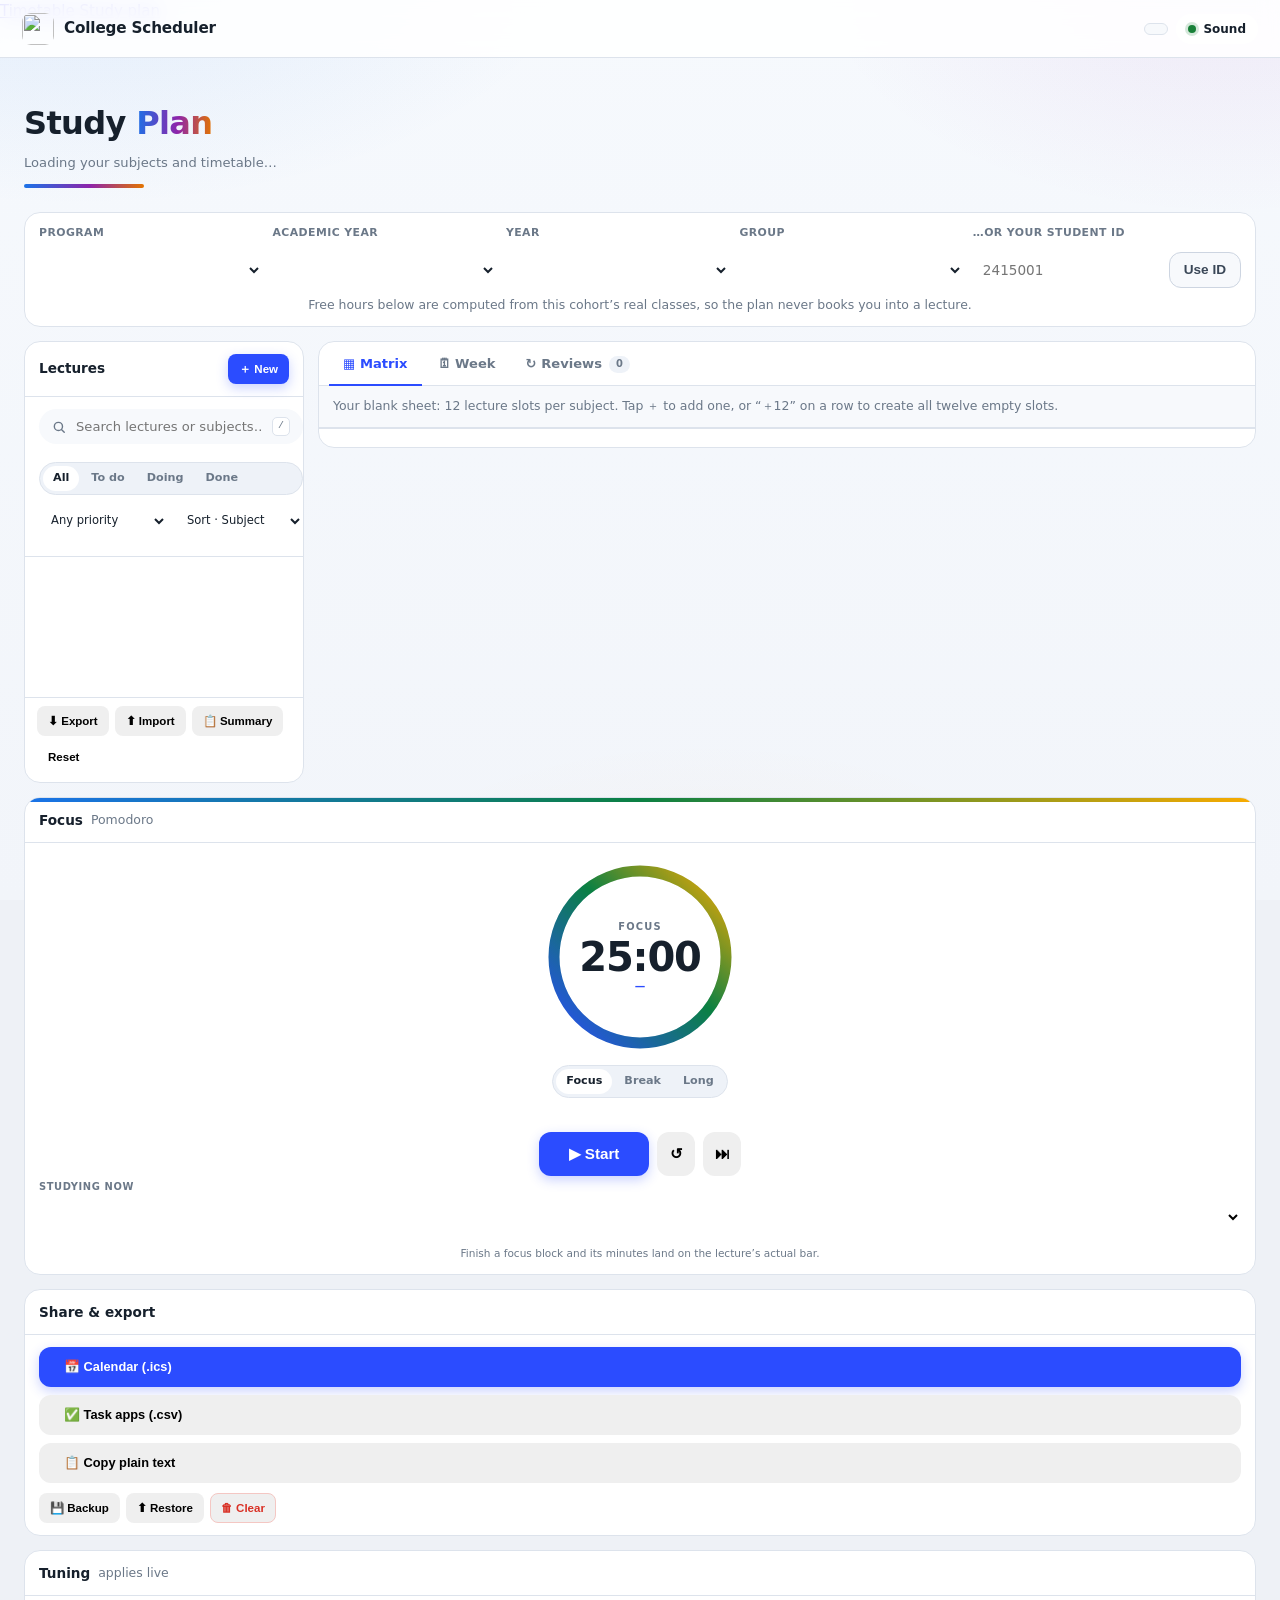
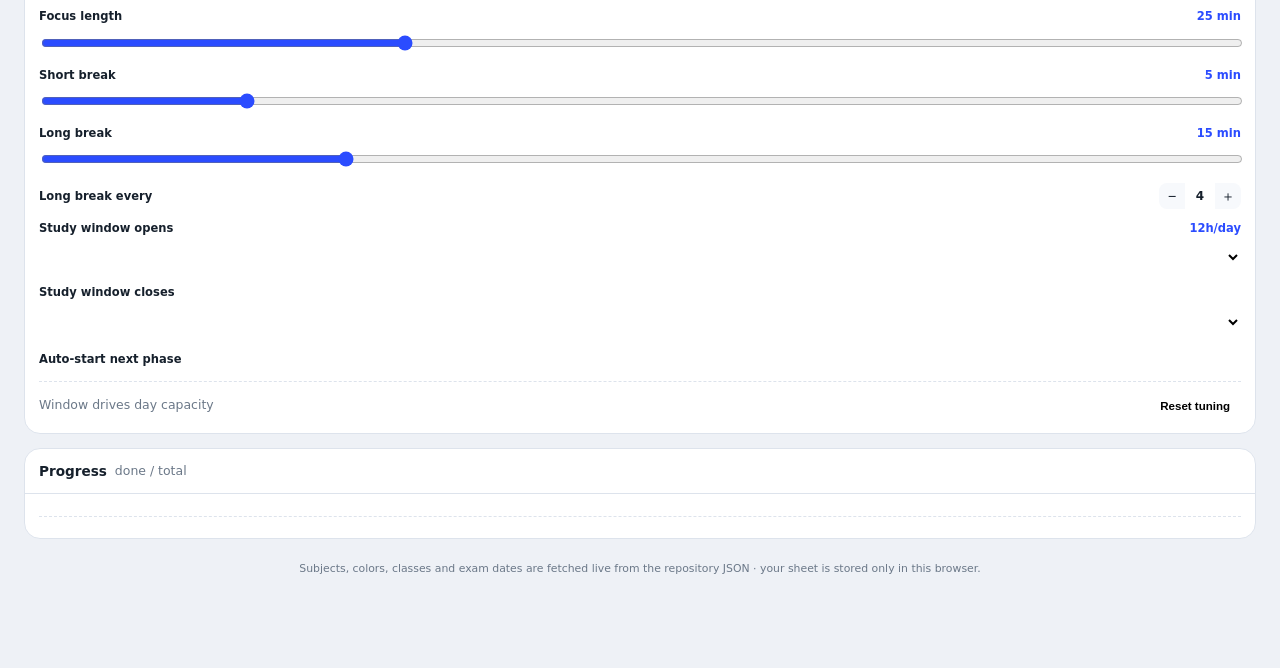
==== study.html @ 7dba6b90 "Update study.html" ====
<!doctype html>
<html lang="en">
  <head>
    <meta charset="utf-8" />
    <meta name="viewport" content="width=device-width, initial-scale=1, viewport-fit=cover" />
    <meta name="color-scheme" content="light" />
    <meta name="description" content="Study plan built from your real timetable: a blank 12-slot lecture sheet per subject, capacity-aware week planner, priorities, spaced reviews, a focus timer, and one-click export to Google Calendar or task apps." />
    <title>Study Plan · College Scheduler</title>
    <link rel="icon" type="image/svg+xml" href="assets/favicon.svg" />
    <link rel="apple-touch-icon" href="assets/favicon.svg" />
    <meta name="theme-color" content="#1a73e8" />
    <link rel="stylesheet" href="assets/css/main.css" />
    <link rel="stylesheet" href="assets/css/components.css" />
    <link rel="stylesheet" href="assets/css/study.css" />
  </head>
  <body class="study-body">
    <div class="s-bg" aria-hidden="true"></div>

    <header class="s-topbar">
      <a class="s-brand" href="index.html">
        <img src="assets/favicon.svg" alt="" aria-hidden="true" />
        <span><b>College Scheduler</b></span>
      </a>
      <div class="s-top-right">
        <span class="s-date num" id="s-today"></span>
        <button class="s-sound" id="sound-btn" aria-pressed="true" title="Toggle all sounds">
          <span class="dot" aria-hidden="true"></span><span id="sound-lbl">Sound</span>
        </button>
      </div>
    </header>

    <nav class="site-nav study-nav" aria-label="Sections">
      <a href="index.html">Timetable</a>
      <a href="study.html" aria-current="page">Study plan</a>
    </nav>

    <main class="s-shell">
      <section class="s-hero rise d1" aria-label="Plan overview">
        <div class="s-hero-title">
          <h1>Study <em>Plan</em></h1>
          <p id="s-hero-sub">Loading your subjects and timetable…</p>
          <div class="s-rule" aria-hidden="true"></div>
          <div class="s-exam-chips" id="s-exam-chips"></div>
        </div>
        <div class="s-stats" id="s-stats"></div>
      </section>

      <section id="s-welcome" class="rise d2" hidden aria-label="Getting started"></section>

      <section class="panel s-cohort rise d2" aria-label="Cohort">
        <div class="s-cohort-grid">
          <div class="field"><label for="c-program">Program</label><select id="c-program"></select></div>
          <div class="field"><label for="c-year">Academic year</label><select id="c-year"></select></div>
          <div class="field"><label for="c-level">Year</label><select id="c-level"></select></div>
          <div class="field"><label for="c-group">Group</label><select id="c-group"></select></div>
          <div class="field s-id-field">
            <label for="c-id">…or your student ID</label>
            <div class="s-id-row">
              <input id="c-id" type="text" inputmode="numeric" autocomplete="off" placeholder="2415001" />
              <button class="btn quiet" type="button" id="c-id-go">Use ID</button>
            </div>
          </div>
        </div>
        <p class="hint" id="c-note">Free hours below are computed from this cohort’s real classes, so the plan never books you into a lecture.</p>
      </section>

      <div class="s-work">
        <aside class="panel s-lib rise d3" aria-label="Lecture library">
          <div class="panel-h">
            <h2>Lectures</h2><span class="hint" id="lib-count"></span>
            <span class="grow"></span>
            <button class="btn primary sm" type="button" data-action="new">＋ New</button>
          </div>
          <div class="s-lib-tools">
            <div class="s-search">
              <svg width="14" height="14" viewBox="0 0 24 24" fill="none" stroke="currentColor" stroke-width="2.4" stroke-linecap="round" aria-hidden="true"><circle cx="11" cy="11" r="7"/><line x1="21" y1="21" x2="16.6" y2="16.6"/></svg>
              <input id="q" type="text" placeholder="Search lectures or subjects…" aria-label="Search lectures" />
              <kbd>/</kbd>
            </div>
            <div class="s-chips" id="subject-chips" role="group" aria-label="Filter by subject"></div>
            <div class="seg" id="status-seg" role="group" aria-label="Filter by status">
              <button type="button" data-action="f-status" data-v="all" aria-pressed="true">All</button>
              <button type="button" data-action="f-status" data-v="todo" aria-pressed="false">To do</button>
              <button type="button" data-action="f-status" data-v="doing" aria-pressed="false">Doing</button>
              <button type="button" data-action="f-status" data-v="done" aria-pressed="false">Done</button>
            </div>
            <div class="s-row2">
              <select id="pri-filter" aria-label="Filter by priority">
                <option value="all">Any priority</option><option value="must">Must</option>
                <option value="should">Should</option><option value="could">Could</option>
              </select>
              <select id="sort-sel" aria-label="Sort lectures">
                <option value="subject">Sort · Subject</option>
                <option value="priority">Sort · Priority</option>
                <option value="deadline">Sort · Exam soonest</option>
                <option value="estimate">Sort · Longest first</option>
                <option value="num">Sort · Lecture №</option>
              </select>
            </div>
            <div class="s-views" id="views-row" aria-label="Saved views"></div>
          </div>
          <div class="s-lib-list" id="lib-list" aria-label="Lecture list"></div>
          <div class="s-bulk" id="bulk-bar" hidden></div>
          <div class="s-lib-foot">
            <button class="btn sm" type="button" data-action="export">⬇ Export</button>
            <button class="btn sm" type="button" data-action="import">⬆ Import</button>
            <button class="btn sm" type="button" data-action="summary">📋 Summary</button>
            <span class="grow"></span>
            <button class="btn sm ghost" type="button" data-action="reset-sample" title="Regenerate the starter plan from your subjects">Reset</button>
            <input type="file" id="import-file" accept=".json,application/json" hidden />
          </div>
        </aside>

        <section class="panel s-canvas rise d4" aria-label="Plan views">
          <div class="s-tabs" role="tablist" aria-label="Study views">
            <button class="s-tab" type="button" role="tab" data-action="tab" data-v="matrix" aria-selected="true">▦ Matrix</button>
            <button class="s-tab" type="button" role="tab" data-action="tab" data-v="week" aria-selected="false">🗓 Week</button>
            <button class="s-tab" type="button" role="tab" data-action="tab" data-v="reviews" aria-selected="false">↻ Reviews <span class="s-badge zero" id="rev-badge">0</span></button>
          </div>

          <div id="view-matrix">
            <div class="s-viewbar"><span class="hint">Your blank sheet: 12 lecture slots per subject. Tap ＋ to add one, or “＋12” on a row to create all twelve empty slots.</span></div>
            <div class="s-matrix-wrap"><table class="s-matrix" id="matrix-table"></table></div>
            <div class="s-matrix-note" id="matrix-note"></div>
          </div>

          <div id="view-week" hidden>
            <div class="s-viewbar">
              <div class="s-weeknav">
                <button class="icon-btn" type="button" data-action="week-prev" aria-label="Previous week">‹</button>
                <span class="lbl num" id="week-lbl"></span>
                <button class="icon-btn" type="button" data-action="week-next" aria-label="Next week">›</button>
                <button class="btn sm" type="button" data-action="week-today">This week</button>
              </div>
              <span class="grow"></span>
              <button class="btn primary sm" type="button" data-action="autoplan" title="Fill free hours with your highest-priority lectures that have a time">⚡ Auto-plan</button>
              <button class="btn sm danger" type="button" data-action="clear-week">Clear week</button>
            </div>
            <div class="s-week-wrap"><div class="s-week" id="week-grid"></div></div>
            <div class="s-week-legend">
              <span><i class="ok"></i>Planned fits free time</span>
              <span><i class="tight"></i>Tight (&gt;80%)</span>
              <span><i class="over"></i>Overbooked</span>
              <span><i class="cls"></i>Real class / exam block</span>
            </div>
          </div>

          <div id="view-reviews" hidden>
            <div class="s-viewbar"><span class="hint">Spaced repetition — finishing a lecture schedules recalls at <b>+1d · +3d · +7d</b>. Clear the queue to lock it in.</span></div>
            <div class="s-rev-wrap" id="rev-wrap"></div>
          </div>
        </section>

        <div class="s-rail rise d5">
          <section class="panel s-focus" aria-label="Focus timer">
            <div class="panel-h"><h2>Focus</h2><span class="hint">Pomodoro</span></div>
            <div class="s-timer-zone">
              <div class="s-ring">
                <svg width="196" height="196" viewBox="0 0 196 196" aria-hidden="true">
                  <defs><linearGradient id="ringGrad" x1="0" y1="0" x2="1" y2="1">
                    <stop offset="0" stop-color="var(--accent)"/><stop offset=".55" stop-color="#0b8043"/><stop offset="1" stop-color="#f9ab00"/>
                  </linearGradient></defs>
                  <circle class="bg" cx="98" cy="98" r="86" fill="none" stroke-width="11"/>
                  <circle class="fg" id="ring-fg" cx="98" cy="98" r="86" fill="none" stroke-width="11" stroke-dasharray="540.35" stroke-dashoffset="0"/>
                </svg>
                <div class="s-ring-center">
                  <span class="mode" id="timer-mode">Focus</span>
                  <span class="time num" id="timer-time">25:00</span>
                  <span class="bound" id="timer-bound">—</span>
                </div>
              </div>
              <div class="seg s-mode-seg" role="group" aria-label="Timer mode">
                <button type="button" data-action="t-mode" data-v="focus" aria-pressed="true">Focus</button>
                <button type="button" data-action="t-mode" data-v="short" aria-pressed="false">Break</button>
                <button type="button" data-action="t-mode" data-v="long" aria-pressed="false">Long</button>
              </div>
              <div class="s-dots" id="cycle-dots" aria-label="Pomodoro cycle"></div>
            </div>
            <div class="s-timer-btns">
              <button class="btn primary" type="button" id="timer-start" data-action="t-start">▶ Start</button>
              <button class="btn icon" type="button" data-action="t-reset" title="Reset timer" aria-label="Reset timer">↺</button>
              <button class="btn icon" type="button" data-action="t-skip" title="Skip phase" aria-label="Skip phase">⏭</button>
            </div>
            <div class="s-bind"><label for="bind-sel">Studying now</label><select id="bind-sel"></select></div>
            <div class="s-focus-log" id="focus-log">Finish a focus block and its minutes land on the lecture’s actual bar.</div>
          </section>

          <section class="panel s-export" aria-label="Share and export">
            <div class="panel-h"><h2>Share &amp; export</h2></div>
            <div class="panel-b s-export-b">
              <button class="btn primary s-export-btn" type="button" data-action="export-ics">📅 Calendar (.ics)</button>
              <button class="btn s-export-btn" type="button" data-action="export-csv">✅ Task apps (.csv)</button>
              <button class="btn s-export-btn" type="button" data-action="summary">📋 Copy plain text</button>
              <div class="s-export-row">
                <button class="btn sm" type="button" data-action="export" title="Download a backup file">💾 Backup</button>
                <button class="btn sm" type="button" data-action="import" title="Restore a backup file">⬆ Restore</button>
                <button class="btn sm danger" type="button" data-action="clear-plan" title="Empty the sheet (undoable)">🗑 Clear</button>
              </div>
              <input type="file" id="import-file-study" accept=".json,application/json" hidden />
            </div>
          </section>

          <section class="panel" aria-label="Live tuning">
            <div class="panel-h"><h2>Tuning</h2><span class="hint">applies live</span></div>
            <div class="panel-b s-tune">
              <div class="tune-row"><label for="t-focus">Focus length</label><output id="o-focus">25 min</output>
                <input type="range" id="t-focus" min="10" max="60" step="5" value="25"/></div>
              <div class="tune-row"><label for="t-short">Short break</label><output id="o-short">5 min</output>
                <input type="range" id="t-short" min="3" max="15" step="1" value="5"/></div>
              <div class="tune-row"><label for="t-long">Long break</label><output id="o-long">15 min</output>
                <input type="range" id="t-long" min="10" max="30" step="5" value="15"/></div>
              <div class="tune-row"><label>Long break every</label>
                <span class="stepper"><button type="button" data-action="cycle-dec" aria-label="Fewer sessions">−</button><b id="cycle-val">4</b><button type="button" data-action="cycle-inc" aria-label="More sessions">＋</button></span></div>
              <div class="tune-row"><label for="t-win-start">Study window opens</label><output id="o-win" class="num">12h/day</output>
                <select id="t-win-start"></select></div>
              <div class="tune-row"><label for="t-win-end">Study window closes</label><output></output>
                <select id="t-win-end"></select></div>
              <div class="tune-row"><label for="t-auto">Auto-start next phase</label>
                <span class="switch"><input type="checkbox" id="t-auto"/><i></i></span></div>
              <div class="tune-foot"><span class="hint">Window drives day capacity</span>
                <button class="btn sm ghost" type="button" data-action="tune-reset">Reset tuning</button></div>
            </div>
          </section>

          <section class="panel" aria-label="Subject progress">
            <div class="panel-h"><h2>Progress</h2><span class="hint">done / total</span></div>
            <div class="panel-b"><div class="s-prog" id="prog-list"></div><div class="s-prog-total" id="prog-total"></div></div>
          </section>
        </div>
      </div>

      <p class="s-foot rise d5">Subjects, colors, classes and exam dates are fetched live from the repository JSON · your sheet is stored only in this browser.</p>
    </main>

    <div class="s-scrim" id="scrim" hidden></div>
    <aside class="s-drawer" id="drawer" role="dialog" aria-modal="true" aria-labelledby="drawer-title" hidden></aside>
    <div class="s-picker-scrim" id="picker-scrim" hidden></div>
    <div class="s-picker" id="day-picker" role="dialog" aria-modal="true" aria-labelledby="picker-title" hidden></div>
    <div class="s-toasts" id="toasts" aria-live="polite"></div>

    <script type="module" src="assets/js/study-app.js"></script>
  </body>
</html>
---- assets/css/main.css ----
:root {
color-scheme: light;
--bg: #eef1f6;
--bg-2: #e7ebf2;
--surface: #ffffff;
--surface-2: #f7f9fc;
--surface-3: #eef2f8;
--line: #dde3ec;
--line-2: #cdd5e1;
--ink: #16202c;
--ink-2: #3a4757;
--muted: #6b7888;
--accent: #2b4cff;
--accent-ink: #1c33c4;
--accent-soft: rgba(43, 76, 255, 0.12);
--accent-ring: rgba(43, 76, 255, 0.32);
--ok: #0f7b52;
--warn: #9a5b00;
--err: #b4234a;
--lecture: #2b4cff;
--practical: #0f8a5b;
--examination: #c0392b;
--college: #7b3ff2;
--shadow-1: 0 1px 2px rgba(16, 24, 40, 0.06), 0 1px 3px rgba(16, 24, 40, 0.04);
--shadow-2: 0 10px 30px -12px rgba(16, 24, 40, 0.18), 0 4px 10px -6px rgba(16, 24, 40, 0.10);
--shadow-3: 0 24px 60px -24px rgba(16, 24, 40, 0.30);
--r-sm: 8px;
--r-md: 12px;
--r-lg: 18px;
--r-xl: 26px;
--ease: cubic-bezier(0.22, 0.61, 0.36, 1);
}

@media (prefers-color-scheme: dark) {
:root {
--bg: #0c111b;
--bg-2: #0a0e16;
--surface: #121a27;
--surface-2: #16202f;
--surface-3: #1b2738;
--line: #243244;
--line-2: #2f4159;
--ink: #e8edf5;
--ink-2: #c2ccda;
--muted: #8b98ab;
--accent: #6f8bff;
--accent-ink: #9db0ff;
--accent-soft: rgba(111, 139, 255, 0.16);
--accent-ring: rgba(111, 139, 255, 0.40);
--ok: #34d399;
--warn: #f0b35e;
--err: #fb7185;
--lecture: #6f8bff;
--practical: #34d399;
--examination: #fb7185;
--college: #b794f6;
--shadow-1: 0 1px 2px rgba(0, 0, 0, 0.4);
--shadow-2: 0 12px 34px -14px rgba(0, 0, 0, 0.7);
--shadow-3: 0 26px 70px -26px rgba(0, 0, 0, 0.8);
}
}

*,
*::before,
*::after {
box-sizing: border-box;
}

[hidden] {
display: none !important;
}

html {
-webkit-text-size-adjust: 100%;
scroll-behavior: smooth;
}

body {
margin: 0;
min-height: 100vh;
color: var(--ink);
background: var(--bg);
font-family: "Inter", system-ui, -apple-system, "Segoe UI", Roboto,
"Helvetica Neue", Arial, "Noto Sans Arabic", sans-serif;
font-size: 15px;
line-height: 1.5;
-webkit-font-smoothing: antialiased;
text-rendering: optimizeLegibility;
}

.page-bg {
position: fixed;
inset: 0;
z-index: -1;
pointer-events: none;
background:
radial-gradient(900px 480px at 50% -8%, var(--accent-soft), transparent 70%),
radial-gradient(700px 500px at 85% 0%, rgba(123, 63, 242, 0.08), transparent 65%),
linear-gradient(180deg, var(--bg), var(--bg-2));
}

.page-bg::after {
content: "";
position: absolute;
inset: 0;
background-image: radial-gradient(var(--line-2) 1px, transparent 1.4px);
background-size: 22px 22px;
-webkit-mask-image: radial-gradient(720px 420px at 50% 0%, #000 30%, transparent 78%);
mask-image: radial-gradient(720px 420px at 50% 0%, #000 30%, transparent 78%);
opacity: 0.5;
}

.app-shell {
max-width: 1200px;
margin: 0 auto;
padding: 16px;
}

/* Topbar */
.topbar {
display: flex;
justify-content: space-between;
align-items: center;
gap: 16px;
flex-wrap: wrap;
margin-bottom: 24px;
padding: 12px 16px;
background: var(--surface);
border: 1px solid var(--line);
border-radius: var(--r-lg);
box-shadow: var(--shadow-1);
}

.topbar-brand {
display: flex;
align-items: center;
gap: 12px;
}

.logo-mark {
width: 40px;
height: 40px;
border-radius: var(--r-md);
background: var(--accent);
color: #fff;
display: grid;
place-items: center;
font-weight: 700;
font-size: 1.1rem;
flex-shrink: 0;
}

.brand-text h1 {
margin: 0;
font-size: 1.1rem;
font-weight: 700;
line-height: 1.3;
}

.brand-text p {
margin: 2px 0 0;
font-size: 0.8rem;
color: var(--muted);
}

.privacy-note {
margin: 0;
font-size: 0.75rem;
color: var(--muted);
max-width: 320px;
text-align: right;
}

/* Hero */
.hero {
text-align: center;
margin-bottom: 32px;
}

.hero-title {
margin: 0 0 8px;
font-size: clamp(1.5rem, 4vw, 2.2rem);
font-weight: 800;
letter-spacing: -0.02em;
}

.hero-sub {
margin: 0 0 24px;
font-size: 1rem;
color: var(--muted);
}

/* Workspace */
.workspace {
animation: rise 0.4s var(--ease) both;
}

.workspace-header {
display: flex;
justify-content: space-between;
align-items: center;
gap: 16px;
flex-wrap: wrap;
margin-bottom: 16px;
padding: 12px 16px;
background: var(--surface);
border: 1px solid var(--line);
border-radius: var(--r-lg);
box-shadow: var(--shadow-1);
}

.workspace-title {
display: flex;
align-items: center;
gap: 12px;
flex-wrap: wrap;
}

.workspace-title h2 {
margin: 0;
font-size: 1.2rem;
font-weight: 700;
}

.nav-controls {
display: flex;
align-items: center;
gap: 8px;
}

.icon-btn {
width: 36px;
height: 36px;
border: 1px solid var(--line-2);
border-radius: var(--r-md);
background: var(--surface-2);
color: var(--ink);
font-size: 1.2rem;
font-weight: 600;
cursor: pointer;
display: grid;
place-items: center;
transition: all 0.15s var(--ease);
}

.icon-btn:hover {
background: var(--surface-3);
border-color: var(--accent-soft);
}

.btn.quiet {
background: var(--surface-2);
border-color: var(--line-2);
color: var(--ink-2);
font-size: 0.85rem;
padding: 8px 14px;
}

.btn.quiet:hover {
background: var(--surface-3);
color: var(--ink);
}

/* View Switch */
.view-switch {
display: flex;
gap: 6px;
margin-top: 8px;
}

.view-btn {
padding: 8px 16px;
border: 1px solid var(--line-2);
border-radius: var(--r-md);
background: var(--surface-2);
color: var(--ink-2);
font-size: 0.85rem;
font-weight: 600;
cursor: pointer;
transition: all 0.15s var(--ease);
}

.view-btn:hover {
background: var(--surface-3);
color: var(--ink);
}

.view-btn.active {
background: var(--accent);
border-color: var(--accent);
color: #fff;
}

/* Study Layout */
.study-layout {
display: grid;
grid-template-columns: 1fr;
gap: 16px;
}

.study-main {
min-width: 0;
}

.study-side {
display: grid;
gap: 16px;
}

/* Summary Card */
.summary-card {
padding: 16px;
background: var(--surface);
border: 1px solid var(--line);
border-radius: var(--r-lg);
box-shadow: var(--shadow-1);
margin-bottom: 16px;
}

.summary-grid {
display: grid;
grid-template-columns: repeat(auto-fit, minmax(140px, 1fr));
gap: 12px;
}

.summary-item {
display: flex;
flex-direction: column;
gap: 2px;
}

.summary-item span {
font-size: 0.7rem;
font-weight: 700;
text-transform: uppercase;
letter-spacing: 0.05em;
color: var(--muted);
}

.summary-item strong {
font-size: 0.9rem;
font-weight: 600;
color: var(--ink);
word-break: break-word;
}

/* Calendar Card */
.calendar-card {
padding: 16px;
background: var(--surface);
border: 1px solid var(--line);
border-radius: var(--r-lg);
box-shadow: var(--shadow-1);
}

.calendar-card h2 {
margin: 0 0 12px;
font-size: 1rem;
font-weight: 700;
}

/* Footer */
.footer {
margin-top: 48px;
padding: 24px 16px;
text-align: center;
font-size: 0.8rem;
color: var(--muted);
border-top: 1px solid var(--line);
}

/* Status */
.status {
margin-top: 12px;
padding: 10px 14px;
border-radius: var(--r-md);
font-size: 0.85rem;
text-align: center;
}

.status.info {
background: var(--surface-2);
color: var(--muted);
}

.status.success {
background: rgba(15, 123, 82, 0.1);
color: var(--ok);
}

.status.error {
background: rgba(180, 35, 74, 0.1);
color: var(--err);
}

/* Accessibility */
.sr-only {
position: absolute;
width: 1px;
height: 1px;
padding: 0;
margin: -1px;
overflow: hidden;
clip: rect(0, 0, 0, 0);
white-space: nowrap;
border: 0;
}

/* Animations */
@keyframes rise {
from {
opacity: 0;
transform: translateY(10px);
}
to {
opacity: 1;
transform: translateY(0);
}
}

/* Mobile Responsive */
@media (max-width: 768px) {
.app-shell {
padding: 12px;
}

.topbar {
flex-direction: column;
align-items: flex-start;
gap: 12px;
padding: 12px;
}

.privacy-note {
text-align: left;
max-width: none;
}

.hero-title {
font-size: 1.5rem;
}

.hero-sub {
font-size: 0.9rem;
}

.workspace-header {
flex-direction: column;
align-items: stretch;
gap: 12px;
padding: 12px;
}

.workspace-title {
flex-direction: column;
align-items: flex-start;
gap: 8px;
}

.nav-controls {
width: 100%;
justify-content: space-between;
}

.view-switch {
width: 100%;
justify-content: center;
}

.view-btn {
flex: 1;
max-width: 120px;
}

.summary-grid {
grid-template-columns: repeat(2, 1fr);
gap: 10px;
}

.study-layout {
grid-template-columns: 1fr;
}
}

@media (min-width: 1024px) {
.study-layout {
grid-template-columns: 1fr 360px;
}
}
---- assets/css/components.css ----
/* Search Console */
.search-console {
max-width: 640px;
margin: 0 auto;
background: var(--surface);
border: 1px solid var(--line);
border-radius: var(--r-xl);
box-shadow: var(--shadow-2);
overflow: hidden;
}

.console-tabs {
position: relative;
display: flex;
padding: 6px;
background: var(--surface-2);
border-bottom: 1px solid var(--line);
}

.segment {
position: relative;
z-index: 1;
flex: 1;
padding: 10px 16px;
border: 0;
background: transparent;
color: var(--muted);
font-size: 0.9rem;
font-weight: 600;
cursor: pointer;
border-radius: var(--r-md);
transition: color 0.2s var(--ease);
}

.segment:hover {
color: var(--ink);
}

.segment.active {
color: var(--ink);
}

.tab-ink {
position: absolute;
top: 6px;
bottom: 6px;
left: 6px;
width: calc(50% - 6px);
background: var(--surface);
border-radius: var(--r-md);
box-shadow: var(--shadow-1);
transition: transform 0.3s var(--ease);
}

.console-tabs[data-mode="manual"] .tab-ink {
transform: translateX(100%);
}

.console-body {
padding: 20px;
}

/* Lookup Forms */
.lookup-form {
display: flex;
flex-direction: column;
gap: 12px;
}

.search-field {
display: flex;
align-items: center;
gap: 10px;
padding: 10px 14px;
background: var(--surface-2);
border: 1px solid var(--line-2);
border-radius: var(--r-lg);
transition: all 0.2s var(--ease);
}

.search-field:focus-within {
border-color: var(--accent);
box-shadow: 0 0 0 3px var(--accent-soft);
}

.search-glyph {
color: var(--muted);
flex-shrink: 0;
}

.search-field input {
flex: 1;
border: 0;
background: transparent;
font-size: 1rem;
color: var(--ink);
outline: none;
min-width: 0;
}

.search-field input::placeholder {
color: var(--muted);
}

/* Field Grid */
.field-grid {
display: grid;
grid-template-columns: repeat(3, 1fr);
gap: 12px;
}

.field {
display: flex;
flex-direction: column;
gap: 6px;
}

.field label {
font-size: 0.8rem;
font-weight: 600;
color: var(--ink-2);
}

.field select {
padding: 10px 12px;
border: 1px solid var(--line-2);
border-radius: var(--r-md);
background: var(--surface-2);
color: var(--ink);
font-size: 0.9rem;
cursor: pointer;
transition: all 0.15s var(--ease);
}

.field select:focus {
outline: none;
border-color: var(--accent);
box-shadow: 0 0 0 3px var(--accent-soft);
}

/* Form Actions */
.form-actions {
display: flex;
flex-direction: column;
align-items: center;
gap: 12px;
margin-top: 8px;
}

/* Buttons */
.btn {
display: inline-flex;
align-items: center;
justify-content: center;
gap: 8px;
padding: 12px 24px;
border: 1px solid transparent;
border-radius: var(--r-md);
font-size: 0.95rem;
font-weight: 600;
cursor: pointer;
transition: all 0.2s var(--ease);
text-decoration: none;
white-space: nowrap;
}

.btn.primary {
background: var(--accent);
color: #fff;
box-shadow: 0 4px 12px rgba(43, 76, 255, 0.25);
}

.btn.primary:hover {
background: var(--accent-ink);
transform: translateY(-1px);
box-shadow: 0 6px 16px rgba(43, 76, 255, 0.35);
}

.btn.primary:active {
transform: translateY(0);
}

.btn.go {
width: 100%;
max-width: 280px;
}

.hint {
margin: 0;
font-size: 0.8rem;
color: var(--muted);
text-align: center;
}

/* Warning Box */
.warning-box {
margin-top: 12px;
padding: 12px 14px;
background: rgba(154, 91, 0, 0.08);
border: 1px solid rgba(154, 91, 0, 0.2);
border-radius: var(--r-md);
font-size: 0.85rem;
color: var(--warn);
}

.warning-box strong {
font-weight: 700;
}

/* Steps */
.steps {
margin: 0 0 12px;
padding-left: 20px;
font-size: 0.85rem;
color: var(--muted);
}

.steps li {
margin-bottom: 6px;
}

/* Feed Box */
.feed-box {
display: flex;
flex-direction: column;
gap: 12px;
padding: 14px;
background: var(--surface-2);
border: 1px solid var(--line);
border-radius: var(--r-md);
}

.feed-box .label {
font-size: 0.75rem;
font-weight: 700;
text-transform: uppercase;
letter-spacing: 0.05em;
color: var(--muted);
}

.feed-box code {
display: block;
padding: 10px 12px;
background: var(--surface);
border: 1px solid var(--line);
border-radius: var(--r-sm);
font-family: "SF Mono", Monaco, "Cascadia Code", monospace;
font-size: 0.8rem;
color: var(--ink-2);
word-break: break-all;
}

.feed-actions {
display: flex;
gap: 8px;
flex-wrap: wrap;
}

.feed-actions .btn {
flex: 1;
min-width: 140px;
padding: 10px 16px;
font-size: 0.85rem;
}

.feed-actions .btn.secondary {
background: var(--surface-3);
border-color: var(--line-2);
color: var(--ink-2);
}

.feed-actions .btn.secondary:hover {
background: var(--line);
color: var(--ink);
}

/* Mobile Responsive */
@media (max-width: 768px) {
.search-console {
border-radius: var(--r-lg);
}

.console-tabs {
padding: 4px;
}

.segment {
padding: 8px 12px;
font-size: 0.85rem;
}

.console-body {
padding: 16px;
}

.search-field {
padding: 8px 12px;
}

.search-field input {
font-size: 0.95rem;
}

.field-grid {
grid-template-columns: 1fr;
gap: 10px;
}

.field select {
padding: 8px 10px;
font-size: 0.85rem;
}

.btn.go {
max-width: none;
padding: 10px 20px;
font-size: 0.9rem;
}

.hint {
font-size: 0.75rem;
}

.feed-box {
padding: 12px;
}

.feed-box code {
font-size: 0.75rem;
padding: 8px 10px;
}

.feed-actions {
flex-direction: column;
}

.feed-actions .btn {
min-width: 0;
}
}

@media (max-width: 480px) {
.segment {
padding: 8px 10px;
font-size: 0.8rem;
}

.search-field {
flex-direction: column;
align-items: stretch;
gap: 8px;
padding: 10px;
}

.search-glyph {
display: none;
}

.btn.go {
width: 100%;
}
}
---- assets/css/study.css ----
/* Study plan — palette borrows the site tokens; subject hues arrive at runtime
   from courses.json via --wash1..3 and per-element inline colors. */
:root { --s-top: 58px; --wash1: #1a73e8; --wash2: #8e24aa; --wash3: #e37400; }
.study-body { background: var(--bg); }
.s-bg { position: fixed; inset: 0; z-index: -1; pointer-events: none;
  background:
    radial-gradient(820px 420px at 6% -6%, color-mix(in srgb, var(--wash1) 10%, transparent), transparent 62%),
    radial-gradient(700px 420px at 96% -4%, color-mix(in srgb, var(--wash2) 8%, transparent), transparent 60%),
    radial-gradient(760px 520px at 55% 118%, color-mix(in srgb, var(--wash3) 7%, transparent), transparent 62%),
    linear-gradient(180deg, #f6f9fd, #f2f5fa);
}
.s-bg::after { content: ""; position: absolute; inset: 0; opacity: .5;
  background-image: radial-gradient(var(--line-strong) 1px, transparent 1.3px); background-size: 22px 22px;
  -webkit-mask-image: radial-gradient(900px 460px at 50% -4%, #000 26%, transparent 76%);
          mask-image: radial-gradient(900px 460px at 50% -4%, #000 26%, transparent 76%);
}
.study-body, .study-body * { scrollbar-width: thin; scrollbar-color: var(--line-strong) var(--surface-2); }
.study-body ::-webkit-scrollbar { width: 10px; height: 10px; }
.study-body ::-webkit-scrollbar-track { background: var(--surface-2); border-radius: 99px; }
.study-body ::-webkit-scrollbar-thumb { background: var(--line-strong); border-radius: 99px; border: 2px solid var(--surface-2); }
.study-body ::-webkit-scrollbar-thumb:hover { background: var(--muted); }
.num { font-variant-numeric: tabular-nums; }
.grow { flex: 1; }
.hint { color: var(--muted); font-size: .78rem; margin: 0; }
.unset { color: var(--muted); font-style: italic; }

.s-topbar { position: fixed; top: 0; left: 0; right: 0; height: var(--s-top); z-index: 50;
  display: flex; align-items: center; gap: 14px; padding: 0 clamp(12px, 2.4vw, 22px);
  background: rgba(255,255,255,.88); backdrop-filter: blur(10px); border-bottom: 1px solid var(--line); }
.s-brand { display: flex; align-items: center; gap: 10px; text-decoration: none; color: inherit; min-width: 0; }
.s-brand img { width: 32px; height: 32px; border-radius: 9px; }
.s-brand b { font-size: .95rem; display: block; letter-spacing: -.01em; }
.s-brand small { display: block; color: var(--muted); font-size: .68rem; line-height: 1.1; }
.s-nav { display: flex; gap: 4px; overflow-x: auto; scrollbar-width: none; }
.s-nav::-webkit-scrollbar { display: none; }
.s-nav a { text-decoration: none; color: var(--muted); font-weight: 600; font-size: .82rem; padding: 6px 12px; border-radius: 999px; white-space: nowrap; }
.s-nav a:hover { background: var(--surface-2); color: var(--text); }
.s-nav a[aria-current="page"] { background: var(--accent); color: #fff; box-shadow: 0 4px 12px -4px rgba(26,115,232,.55); }
.s-top-right { margin-left: auto; display: flex; align-items: center; gap: 8px; }
.s-date { font-size: .75rem; color: var(--text-2); background: var(--surface-2); border: 1px solid var(--line); padding: 5px 11px; border-radius: 999px; white-space: nowrap; }
.s-sound { display: inline-flex; align-items: center; gap: 7px; border: 1px solid var(--line-strong); background: var(--surface); border-radius: 999px; padding: 6px 12px; font: inherit; font-size: .75rem; font-weight: 700; cursor: pointer; color: var(--text-2); }
.s-sound:hover { border-color: var(--accent); color: var(--accent); }
.s-sound .dot { width: 8px; height: 8px; border-radius: 50%; background: #188038; box-shadow: 0 0 0 3px rgba(24,128,56,.18); }
.s-sound[aria-pressed="false"] { color: var(--muted); }
.s-sound[aria-pressed="false"] .dot { background: var(--line-strong); box-shadow: none; }

.s-shell { max-width: 1560px; margin: 0 auto; padding: calc(var(--s-top) + 18px) clamp(12px, 2.2vw, 24px) 80px; }
.rise { opacity: 0; transform: translateY(12px); animation: s-rise .55s cubic-bezier(.22,.61,.36,1) forwards; }
@keyframes s-rise { to { opacity: 1; transform: none; } }
.d1{animation-delay:.05s}.d2{animation-delay:.12s}.d3{animation-delay:.2s}.d4{animation-delay:.28s}.d5{animation-delay:.36s}

.s-hero { display: flex; flex-wrap: wrap; gap: 16px; margin-bottom: 14px; }
.s-hero-title { flex: 1 1 300px; min-width: 260px; display: flex; flex-direction: column; justify-content: center; }
.s-hero-title h1 { margin: 0; font-size: clamp(24px, 3vw, 32px); letter-spacing: -.02em; font-weight: 800; }
.s-hero-title h1 em { font-style: normal; background: linear-gradient(92deg, var(--wash1), var(--wash2) 55%, var(--wash3)); -webkit-background-clip: text; background-clip: text; color: transparent; }
.s-hero-title p { margin: 6px 0 0; color: var(--muted); font-size: .82rem; max-width: 56ch; }
.s-rule { height: 4px; width: 120px; border-radius: 99px; margin-top: 12px; background: linear-gradient(92deg, var(--wash1), var(--wash2) 55%, var(--wash3)); }
.s-exam-chips { display: flex; gap: 8px; flex-wrap: wrap; margin-top: 10px; }
.s-exam-chip { display: inline-flex; align-items: center; gap: 7px; border: 1px solid #f4c7c3; background: #fdeceb; color: #a50e0e; font: inherit; font-size: .72rem; font-weight: 700; border-radius: 999px; padding: 4px 11px; cursor: pointer; }
.s-exam-chip:hover { transform: translateY(-1px); box-shadow: 0 4px 10px -4px rgba(217,48,37,.4); }
.s-exam-chip .d { background: #a50e0e; color: #fff; border-radius: 99px; padding: 1px 7px; font-size: .66rem; }
.s-stats { display: flex; gap: 12px; flex-wrap: wrap; flex: 2 1 560px; }
.s-stat { flex: 1 1 150px; min-width: 150px; background: var(--surface); border: 1px solid var(--line); border-radius: 16px; padding: 12px 16px; box-shadow: var(--shadow); position: relative; overflow: hidden; }
.s-stat::before { content: ""; position: absolute; inset: 0 auto 0 0; width: 4px; background: var(--sc, var(--accent)); }
.s-stat .lbl { font-size: .66rem; font-weight: 800; letter-spacing: .07em; text-transform: uppercase; color: var(--muted); }
.s-stat .big { font-size: 26px; font-weight: 800; letter-spacing: -.02em; margin-top: 2px; display: flex; align-items: baseline; gap: 6px; }
.s-stat .big small { font-size: .75rem; font-weight: 600; color: var(--muted); }
.s-stat .sub { font-size: .72rem; color: var(--muted); margin-top: 3px; display: block; }
.s-stat .bar { height: 6px; border-radius: 99px; background: var(--surface-3); margin-top: 8px; overflow: hidden; }
.s-stat .bar i { display: block; height: 100%; border-radius: 99px; transition: width .6s cubic-bezier(.22,.61,.36,1); }
.circled { position: relative; display: inline-block; padding: 2px 10px; }
.circled svg { position: absolute; inset: -8px -12px; width: calc(100% + 24px); height: calc(100% + 16px); overflow: visible; pointer-events: none; }
.circled path { fill: none; stroke: #f9ab00; stroke-width: 2.6; stroke-linecap: round; stroke-dasharray: 300; stroke-dashoffset: 300; animation: s-draw 1.1s .5s cubic-bezier(.22,.61,.36,1) forwards; }
@keyframes s-draw { to { stroke-dashoffset: 0; } }

.s-welcome { margin-bottom: 14px; }
.s-welcome-card { background: linear-gradient(135deg, color-mix(in srgb, var(--wash1) 9%, var(--surface)), var(--surface) 55%, color-mix(in srgb, var(--wash3) 8%, var(--surface))); border: 1px solid var(--line); border-left: 5px solid var(--accent); border-radius: 16px; padding: 18px 20px; box-shadow: var(--shadow); }
.s-welcome-card h2 { margin: 0 0 6px; font-size: 1.15rem; letter-spacing: -.01em; }
.s-welcome-card p { margin: 0 0 10px; color: var(--text-2); font-size: .88rem; max-width: 78ch; }
.s-welcome-steps { margin: 0 0 12px; padding: 0; list-style: none; display: grid; gap: 6px; font-size: .85rem; color: var(--text-2); }
.s-welcome-steps b { color: var(--accent); margin-right: 4px; }
.s-welcome-actions { display: flex; gap: 8px; flex-wrap: wrap; margin-bottom: 8px; }

.panel { background: var(--surface); border: 1px solid var(--line); border-radius: 16px; box-shadow: var(--shadow); }
.panel-h { display: flex; align-items: center; gap: 8px; padding: 12px 14px; border-bottom: 1px solid var(--line); }
.panel-h h2 { margin: 0; font-size: .85rem; font-weight: 800; }
.panel-b { padding: 12px 14px; }
.btn.sm { height: 30px; padding: 0 10px; font-size: .72rem; border-radius: 8px; }
.btn.ghost { border-color: transparent; background: transparent; }
.btn.danger { color: #d93025; border-color: #f4c7c3; }
.btn.danger:hover { background: #fdeceb; }
.btn.icon { padding: 0; width: 38px; }
.seg { display: inline-flex; background: var(--surface-3); border: 1px solid var(--line); border-radius: 999px; padding: 3px; gap: 2px; }
.seg button { border: 0; background: transparent; color: var(--muted); font: inherit; font-size: .7rem; font-weight: 700; border-radius: 999px; padding: 4px 10px; cursor: pointer; }
.seg button[aria-pressed="true"] { background: #fff; color: var(--text); box-shadow: var(--shadow); }

.s-cohort { padding: 12px 14px; margin-bottom: 14px; }
.s-cohort-grid { display: grid; grid-template-columns: repeat(4, minmax(0,1fr)) minmax(180px, 1.2fr); gap: 10px; }
@media (max-width: 980px) { .s-cohort-grid { grid-template-columns: repeat(2, minmax(0,1fr)); } }
@media (max-width: 560px) { .s-cohort-grid { grid-template-columns: 1fr; } }
.s-cohort .field label { display: block; font-size: .68rem; font-weight: 700; color: var(--muted); text-transform: uppercase; letter-spacing: .04em; margin-bottom: 4px; }
.s-cohort select, .s-cohort input { width: 100%; height: 36px; border: 1px solid var(--line-strong); border-radius: 8px; background: var(--surface); color: var(--text); padding: 0 10px; font: inherit; font-size: .85rem; }
.s-id-row { display: flex; gap: 6px; }
.s-id-row input { flex: 1; min-width: 0; }
.s-cohort .hint { margin-top: 8px; }

.s-work { display: grid; gap: 14px; grid-template-columns: 300px minmax(0,1fr) 320px; grid-template-areas: "lib canvas rail"; align-items: start; }
@media (max-width: 1280px) { .s-work { grid-template-columns: 280px minmax(0,1fr); grid-template-areas: "lib canvas" "rail rail"; } .s-rail { display: grid; grid-template-columns: repeat(auto-fit, minmax(280px,1fr)); gap: 14px; } }
@media (max-width: 880px) { .s-work { grid-template-columns: 1fr; grid-template-areas: "canvas" "lib" "rail"; } }
.s-lib { grid-area: lib; position: sticky; top: calc(var(--s-top) + 14px); max-height: calc(100vh - var(--s-top) - 28px); display: flex; flex-direction: column; }
@media (max-width: 880px) { .s-lib { position: static; max-height: none; } }
.s-lib-tools { padding: 12px 14px 10px; border-bottom: 1px solid var(--line); display: grid; gap: 9px; }
.s-search { display: flex; align-items: center; gap: 8px; border: 1px solid var(--line-strong); border-radius: 999px; padding: 7px 13px; background: var(--surface-2); color: var(--muted); }
.s-search:focus-within { border-color: var(--accent); background: #fff; box-shadow: 0 0 0 3px var(--accent-soft); }
.s-search input { border: 0; outline: 0; background: transparent; flex: 1; min-width: 0; font: inherit; font-size: .82rem; color: var(--text); }
.s-search kbd { font-size: .62rem; color: var(--muted); border: 1px solid var(--line); border-radius: 5px; padding: 1px 5px; background: #fff; }
.s-chips { display: flex; gap: 5px; flex-wrap: wrap; }
.fchip { border: 1.5px solid var(--fc, var(--line-strong)); color: var(--fc, var(--muted)); background: #fff; font: inherit; font-size: .64rem; font-weight: 800; border-radius: 999px; padding: 3px 9px; cursor: pointer; letter-spacing: .02em; }
.fchip:hover { transform: translateY(-1px); }
.fchip[aria-pressed="true"] { background: var(--fc, var(--text)); color: #fff; border-color: var(--fc, var(--text)); }
.fchip.all[aria-pressed="true"] { background: var(--text); border-color: var(--text); }
.s-row2 { display: flex; gap: 8px; }
.s-row2 select { flex: 1; min-width: 0; height: 32px; border: 1px solid var(--line-strong); border-radius: 8px; background: #fff; font: inherit; font-size: .72rem; padding: 0 8px; color: var(--text); }
.s-views { display: flex; gap: 5px; flex-wrap: wrap; align-items: center; }
.view-chip { display: inline-flex; align-items: center; gap: 5px; border: 1px solid var(--line); background: var(--surface-2); border-radius: 999px; padding: 3px 6px 3px 10px; font-size: .68rem; font-weight: 700; color: var(--text-2); cursor: pointer; }
.view-chip[aria-pressed="true"] { background: var(--accent-soft); border-color: var(--accent); color: var(--accent); }
.view-chip .x { border: 0; background: transparent; color: var(--muted); cursor: pointer; font-size: .75rem; padding: 0 3px; }
.view-chip .x:hover { color: #d93025; }
.save-view { border: 1px dashed var(--line-strong); background: transparent; color: var(--muted); border-radius: 999px; font: inherit; font-size: .68rem; font-weight: 700; padding: 3px 10px; cursor: pointer; }
.save-view:hover { color: var(--accent); border-color: var(--accent); }
.s-lib-list { overflow-y: auto; padding: 10px 12px; display: flex; flex-direction: column; gap: 8px; flex: 1; min-height: 140px; }
.lec-card { border: 1px solid var(--line); border-left: 4px solid var(--cc, var(--accent)); border-radius: 11px; background: #fff; padding: 8px; display: flex; gap: 8px; align-items: flex-start; cursor: pointer; transition: box-shadow .15s, transform .15s; }
.lec-card:hover { box-shadow: var(--shadow-2, 0 10px 28px -12px rgba(16,24,40,.22)); transform: translateY(-1px); }
.lec-card.sel { border-color: var(--accent); box-shadow: 0 0 0 2px var(--accent-soft); }
.lec-card.dim { opacity: .45; }
.lec-card input[type="checkbox"] { margin-top: 3px; accent-color: var(--accent); width: 14px; height: 14px; cursor: pointer; }
.lec-plan { flex: 0 0 auto; width: 26px; height: 26px; border: 1px solid var(--line-strong); border-radius: 8px; background: var(--surface-2); color: var(--text-2); font-size: .8rem; cursor: pointer; display: grid; place-items: center; }
.lec-plan:hover { border-color: var(--accent); color: var(--accent); background: var(--accent-soft); }
.lec-main { flex: 1; min-width: 0; }
.lec-top { display: flex; align-items: center; gap: 6px; flex-wrap: wrap; }
.lec-sub { font-size: .6rem; font-weight: 800; letter-spacing: .05em; text-transform: uppercase; color: var(--cc); background: var(--ct); border-radius: 5px; padding: 1px 6px; }
.lec-num { font-size: .62rem; color: var(--muted); font-weight: 700; }
.lec-title { font-size: .78rem; font-weight: 600; line-height: 1.3; margin-top: 3px; overflow: hidden; display: -webkit-box; -webkit-line-clamp: 2; -webkit-box-orient: vertical; }
.lec-meta { display: flex; gap: 8px; align-items: center; margin-top: 4px; font-size: .66rem; color: var(--muted); flex-wrap: wrap; }
.pri { font-weight: 800; font-size: .6rem; letter-spacing: .04em; border-radius: 4px; padding: 1px 5px; }
.pri.must { color: #a50e0e; background: #fdeceb; } .pri.should { color: #b06000; background: #fef3e0; } .pri.could { color: #5f6f83; background: var(--surface-3); }
.st-dot { width: 8px; height: 8px; border-radius: 50%; }
.st-todo { background: var(--line-strong); } .st-doing { background: #f9ab00; box-shadow: 0 0 0 3px rgba(249,171,0,.25); animation: s-pulse 1.6s infinite; } .st-done { background: #188038; }
@keyframes s-pulse { 50% { box-shadow: 0 0 0 5px rgba(249,171,0,.12); } }
.day-tag { font-size: .6rem; font-weight: 700; color: var(--accent); background: var(--accent-soft); border-radius: 4px; padding: 1px 5px; }
.lec-card.done .lec-title { text-decoration: line-through; color: var(--muted); }
.s-bulk { border-top: 1px solid var(--line); background: linear-gradient(90deg, var(--accent-soft), color-mix(in srgb, var(--wash2) 7%, transparent)); padding: 9px 12px; display: flex; gap: 6px; flex-wrap: wrap; align-items: center; }
.s-bulk b { font-size: .75rem; color: var(--accent); }
.s-bulk select { height: 28px; border: 1px solid var(--line-strong); border-radius: 7px; font: inherit; font-size: .68rem; background: #fff; padding: 0 6px; }
.s-lib-foot { border-top: 1px solid var(--line); padding: 9px 12px; display: flex; gap: 6px; flex-wrap: wrap; align-items: center; }
.s-empty { padding: 26px 16px; text-align: center; color: var(--muted); font-size: .78rem; line-height: 1.6; }

.s-canvas { grid-area: canvas; min-width: 0; }
.s-tabs { display: flex; gap: 2px; border-bottom: 1px solid var(--line); padding: 0 10px; }
.s-tab { border: 0; background: transparent; padding: 12px 14px 10px; font: inherit; font-size: .82rem; font-weight: 700; color: var(--muted); cursor: pointer; border-bottom: 2.5px solid transparent; margin-bottom: -1px; display: inline-flex; gap: 7px; align-items: center; }
.s-tab:hover { color: var(--text); }
.s-tab[aria-selected="true"] { color: var(--accent); border-bottom-color: var(--accent); }
.s-badge { background: #d93025; color: #fff; font-size: .62rem; font-weight: 800; border-radius: 99px; padding: 1px 7px; min-width: 18px; text-align: center; }
.s-badge.zero { background: var(--surface-3); color: var(--muted); }
.s-viewbar { display: flex; gap: 8px; align-items: center; flex-wrap: wrap; padding: 11px 14px; border-bottom: 1px solid var(--line); background: var(--surface-2); }
.s-weeknav { display: flex; align-items: center; gap: 6px; }
.s-weeknav .lbl { font-weight: 800; font-size: .82rem; min-width: 150px; text-align: center; }
.s-matrix-wrap { overflow: auto; max-height: 640px; }
.s-matrix { border-collapse: separate; border-spacing: 0; width: 100%; min-width: 1342px; }
.s-matrix th, .s-matrix td { border-bottom: 1px solid var(--line); padding: 0; }
.s-matrix thead th { position: sticky; top: 0; z-index: 3; background: var(--surface-2); font-size: .64rem; font-weight: 800; letter-spacing: .06em; text-transform: uppercase; color: var(--muted); padding: 9px 10px; text-align: center; border-bottom: 1px solid var(--line-strong); }
.s-matrix thead th:first-child { text-align: left; left: 0; z-index: 4; min-width: 210px; }
.s-matrix tbody th { position: sticky; left: 0; z-index: 2; background: #fff; text-align: left; padding: 9px 12px; min-width: 210px; border-right: 1px solid var(--line); }
.mrow { display: flex; align-items: center; gap: 9px; }
.mrow .swatch { width: 10px; height: 26px; border-radius: 5px; background: var(--cc); flex: 0 0 auto; }
.mrow .t b { display: block; font-size: .78rem; white-space: nowrap; overflow: hidden; text-overflow: ellipsis; max-width: 130px; }
.mrow .t span { font-size: .62rem; color: var(--muted); }
.mrow-add { border: 1px dashed var(--line-strong); background: transparent; color: var(--muted); border-radius: 6px; font: inherit; font-size: .6rem; font-weight: 800; padding: 2px 6px; cursor: pointer; }
.mrow-add:hover { color: var(--cc); border-color: var(--cc); background: var(--cbg); }
.mrow .exam { font-size: .56rem; font-weight: 800; color: #a50e0e; background: #fdeceb; border-radius: 4px; padding: 1px 5px; margin-left: auto; white-space: nowrap; }
.mcell { padding: 6px !important; text-align: center; min-width: 92px; }
.mchip { width: 100%; border: 1.5px solid var(--cb, var(--line)); background: var(--cbg, #fff); border-radius: 9px; padding: 6px 4px; cursor: pointer; display: flex; flex-direction: column; align-items: center; gap: 2px; font: inherit; position: relative; transition: transform .14s, box-shadow .14s; }
.mchip:hover { transform: translateY(-2px); box-shadow: 0 6px 14px -6px var(--cc); }
.mchip .est { font-size: .75rem; font-weight: 800; color: var(--cc); }
.mchip .est.unset { color: var(--muted); font-weight: 600; }
.mchip .st { font-size: .56rem; font-weight: 800; letter-spacing: .05em; text-transform: uppercase; }
.mchip.todo .st { color: var(--muted); } .mchip.doing .st { color: #b06000; } .mchip.done .st { color: #188038; }
.mchip.done { background: linear-gradient(135deg, rgba(24,128,56,.09), rgba(24,128,56,.04)); }
.mchip.done .est { text-decoration: line-through; opacity: .7; }
.mchip .flag { position: absolute; top: -5px; right: -4px; width: 14px; height: 14px; border-radius: 50%; background: #d93025; color: #fff; font-size: .5rem; display: grid; place-items: center; font-weight: 900; }
.mchip.dim { opacity: .32; } .mchip.hit { box-shadow: 0 0 0 2.5px #f9ab00; }
.madd { width: 100%; border: 1.5px dashed var(--line-strong); background: transparent; border-radius: 9px; padding: 9px 4px; color: var(--line-strong); font-size: .95rem; cursor: pointer; }
.madd:hover { border-color: var(--cc); color: var(--cc); background: var(--cbg); }
.s-matrix tfoot td, .s-matrix tfoot th { background: var(--surface-2); padding: 8px 10px; font-size: .68rem; font-weight: 800; color: var(--text-2); text-align: center; border-top: 2px solid var(--line-strong); border-bottom: 0; }
.s-matrix tfoot th { position: sticky; left: 0; text-align: left; }
.s-matrix-note { padding: 9px 14px; font-size: .68rem; color: var(--muted); border-top: 1px solid var(--line); display: flex; gap: 14px; flex-wrap: wrap; }
.s-matrix-note b { color: var(--text-2); }

.s-week-wrap { overflow-x: auto; padding: 12px; }
.s-week { display: grid; grid-template-columns: repeat(7, minmax(168px, 1fr)); gap: 10px; min-width: 1220px; }
.day { border: 1px solid var(--line); border-radius: 13px; background: var(--surface-2); display: flex; flex-direction: column; min-height: 330px; overflow: hidden; transition: box-shadow .15s, border-color .15s, background .15s; }
.day.today { border-color: var(--accent); box-shadow: 0 0 0 2px var(--accent-soft); }
.day.past { opacity: .62; }
.day.flash { animation: s-flash 1.2s; }
@keyframes s-flash { 0%,60% { box-shadow: 0 0 0 3px #f9ab00; } 100% { box-shadow: none; } }
.day-h { padding: 9px 11px 7px; background: #fff; border-bottom: 1px solid var(--line); display: flex; align-items: flex-start; gap: 6px; }
.day-h .r1 { display: flex; align-items: baseline; gap: 6px; flex: 1; min-width: 0; flex-wrap: wrap; }
.day-h .wd { font-size: .62rem; font-weight: 800; letter-spacing: .08em; text-transform: uppercase; color: var(--muted); }
.day.today .wd, .day.today .dt { color: var(--accent); }
.day-h .dt { font-size: .95rem; font-weight: 800; }
.day-h .tag { font-size: .56rem; font-weight: 800; border-radius: 4px; padding: 1px 5px; }
.tag.todaytag { background: var(--accent); color: #fff; } .tag.pasttag { background: var(--surface-3); color: var(--muted); }
.day-add { flex: 0 0 auto; width: 26px; height: 26px; border: 1px solid var(--line-strong); border-radius: 8px; background: var(--surface-2); color: var(--text-2); font-size: .95rem; line-height: 1; cursor: pointer; display: grid; place-items: center; }
.day-add:hover { border-color: var(--accent); color: var(--accent); background: var(--accent-soft); }
.examline { font-size: .6rem; font-weight: 800; color: #a50e0e; margin-top: 3px; width: 100%; }
.cap { padding: 7px 11px; border-bottom: 1px solid var(--line); background: #fff; }
.cap .nums { display: flex; justify-content: space-between; font-size: .6rem; color: var(--muted); font-weight: 700; margin-bottom: 4px; }
.cap .nums b { color: var(--text-2); }
.cap .meter { height: 7px; border-radius: 99px; background: var(--surface-3); overflow: hidden; position: relative; }
.cap .meter i { position: absolute; inset: 0 auto 0 0; border-radius: 99px; transition: width .5s; }
.cap .meter i.ok { background: linear-gradient(90deg, #34a853, #0b8043); }
.cap .meter i.tight { background: linear-gradient(90deg, #f9ab00, #e37400); }
.cap .meter i.over { background: linear-gradient(90deg, #ea4335, #d93025); animation: s-over 1.4s infinite; }
@keyframes s-over { 50% { filter: brightness(1.25); } }
.cap .free { font-size: .56rem; color: var(--muted); margin-top: 3px; }
.classes { padding: 6px 9px; display: flex; flex-direction: column; gap: 3px; border-bottom: 1px dashed var(--line); }
.cls { font-size: .56rem; color: var(--text-2); background: #fff; border: 1px solid var(--line); border-left: 3px solid var(--cc, var(--muted)); border-radius: 5px; padding: 2px 6px; white-space: nowrap; overflow: hidden; text-overflow: ellipsis; }
.cls.exam { border-left-color: #d93025; color: #a50e0e; background: #fdeceb; border-color: #f4c7c3; font-weight: 700; }
.cls.more { border-style: dashed; color: var(--muted); text-align: center; }
.day-cards { padding: 8px; display: flex; flex-direction: column; gap: 6px; flex: 1; }
.day-empty { border: 1.5px dashed var(--line-strong); border-radius: 9px; padding: 14px 8px; text-align: center; font-size: .68rem; color: var(--muted); flex: 1; display: flex; flex-direction: column; gap: 8px; align-items: center; justify-content: center; }
.wcard { border: 1px solid var(--cb); border-left: 4px solid var(--cc); background: #fff; border-radius: 9px; padding: 6px 8px; cursor: pointer; transition: box-shadow .14s, transform .14s; }
.wcard:hover { box-shadow: var(--shadow); transform: translateY(-1px); }
.wcard .t { font-size: .68rem; font-weight: 700; line-height: 1.25; display: flex; gap: 5px; align-items: flex-start; }
.wcard .tt { flex: 1; min-width: 0; }
.wcard-acts { display: flex; gap: 3px; flex: 0 0 auto; }
.wcard-act { width: 20px; height: 20px; border: 1px solid var(--line); border-radius: 6px; background: var(--surface-2); color: var(--muted); font-size: .68rem; line-height: 1; cursor: pointer; display: grid; place-items: center; padding: 0; }
.wcard-act:hover { border-color: var(--accent); color: var(--accent); background: var(--accent-soft); }
.wcard-act.danger:hover { border-color: #d93025; color: #d93025; background: #fdeceb; }
.wcard .m { display: flex; gap: 6px; align-items: center; font-size: .6rem; color: var(--muted); margin-top: 3px; font-weight: 700; flex-wrap: wrap; }
.wcard.done { opacity: .6; } .wcard.done .tt { text-decoration: line-through; }
.wcard.dim { opacity: .35; }
.s-week-legend { display: flex; gap: 14px; flex-wrap: wrap; padding: 9px 14px; border-top: 1px solid var(--line); font-size: .66rem; color: var(--muted); }
.s-week-legend i { display: inline-block; width: 9px; height: 9px; border-radius: 3px; margin-right: 5px; vertical-align: -1px; }
.s-week-legend i.ok { background: linear-gradient(90deg,#34a853,#0b8043); } .s-week-legend i.tight { background: linear-gradient(90deg,#f9ab00,#e37400); } .s-week-legend i.over { background: #d93025; } .s-week-legend i.cls { background: #fff; border: 1px solid var(--line-strong); border-left: 3px solid var(--muted); }
.s-week-legend b { color: var(--text-2); }

.s-rev-wrap { padding: 14px; display: grid; gap: 14px; }
.rev-group h3 { margin: 0 0 8px; font-size: .68rem; font-weight: 800; letter-spacing: .07em; text-transform: uppercase; color: var(--muted); display: flex; align-items: center; gap: 8px; }
.rev-group h3 .n { background: var(--surface-3); border-radius: 99px; padding: 1px 8px; font-size: .62rem; }
.rev-group.overdue h3 { color: #d93025; } .rev-group.today h3 { color: var(--accent); }
.rev-list { display: grid; gap: 7px; }
.rev { display: flex; align-items: center; gap: 10px; border: 1px solid var(--line); border-left: 4px solid var(--cc); background: #fff; border-radius: 10px; padding: 8px 12px; flex-wrap: wrap; }
.rev .info { flex: 1; min-width: 140px; }
.rev .info b { font-size: .78rem; display: block; }
.rev .info span { font-size: .66rem; color: var(--muted); }
.rev .stage { font-size: .6rem; font-weight: 800; color: var(--cc); background: var(--ct); border-radius: 5px; padding: 2px 7px; }
.rev .due { font-size: .66rem; font-weight: 800; }
.rev-group.overdue .due { color: #d93025; } .rev-group.today .due { color: var(--accent); }
.rev.mastered { opacity: .65; } .rev.mastered .due { color: #188038; }

.s-rail { grid-area: rail; display: flex; flex-direction: column; gap: 14px; position: sticky; top: calc(var(--s-top) + 14px); }
@media (max-width: 1280px) { .s-rail { position: static; } }
.s-focus { overflow: hidden; position: relative; }
.s-focus::before { content: ""; position: absolute; inset: 0 0 auto 0; height: 4px; background: linear-gradient(90deg, var(--wash1), #0b8043, #f9ab00); }
.s-timer-zone { display: flex; flex-direction: column; align-items: center; padding: 16px 14px 8px; }
.s-ring { position: relative; width: 196px; height: 196px; }
.s-ring svg { transform: rotate(-90deg); }
.s-ring .bg { stroke: var(--surface-3); }
.s-ring .fg { stroke: url(#ringGrad); stroke-linecap: round; transition: stroke-dashoffset .3s linear; }
.s-ring-center { position: absolute; inset: 0; display: flex; flex-direction: column; align-items: center; justify-content: center; gap: 2px; }
.s-ring-center .time { font-size: 40px; font-weight: 800; letter-spacing: -.03em; line-height: 1; }
.s-ring-center .mode { font-size: .62rem; font-weight: 800; letter-spacing: .12em; text-transform: uppercase; color: var(--muted); }
.s-ring-center .bound { font-size: .66rem; color: var(--accent); font-weight: 700; max-width: 150px; text-align: center; white-space: nowrap; overflow: hidden; text-overflow: ellipsis; }
.s-mode-seg { margin: 10px 0 4px; }
.s-dots { display: flex; gap: 6px; justify-content: center; padding: 4px 0 10px; }
.s-dots i { width: 9px; height: 9px; border-radius: 50%; background: var(--surface-3); border: 1px solid var(--line-strong); }
.s-dots i.on { background: var(--accent); border-color: var(--accent); box-shadow: 0 0 0 3px var(--accent-soft); }
.s-timer-btns { display: flex; gap: 8px; padding: 8px 14px 4px; justify-content: center; }
.s-timer-btns .primary { min-width: 110px; }
.s-bind { padding: 0 14px 12px; display: grid; gap: 5px; }
.s-bind label { font-size: .62rem; font-weight: 800; letter-spacing: .06em; text-transform: uppercase; color: var(--muted); }
.s-bind select { height: 34px; border: 1px solid var(--line-strong); border-radius: 8px; font: inherit; font-size: .75rem; background: #fff; padding: 0 8px; }
.s-focus-log { font-size: .66rem; color: var(--muted); text-align: center; padding: 0 14px 12px; }
.s-focus-log b { color: #188038; }

.s-export-b { display: grid; gap: 8px; }
.s-export-btn { width: 100%; justify-content: flex-start; height: 40px; font-size: .8rem; }
.s-export-b .hint { line-height: 1.5; }
.s-export-row { display: flex; gap: 6px; flex-wrap: wrap; margin-top: 2px; }

.s-tune { display: grid; gap: 11px; }
.tune-row { display: grid; grid-template-columns: 1fr auto; gap: 4px 10px; align-items: center; }
.tune-row label { font-size: .72rem; font-weight: 700; color: var(--text-2); }
.tune-row output { font-size: .72rem; font-weight: 800; color: var(--accent); min-width: 44px; text-align: right; }
.tune-row input[type="range"] { grid-column: 1 / -1; width: 100%; accent-color: var(--accent); height: 22px; cursor: pointer; }
.tune-row select { grid-column: 1 / -1; height: 32px; border: 1px solid var(--line-strong); border-radius: 8px; font: inherit; font-size: .75rem; background: #fff; padding: 0 8px; }
.stepper { display: inline-flex; align-items: center; border: 1px solid var(--line-strong); border-radius: 8px; overflow: hidden; }
.stepper button { border: 0; background: var(--surface-2); width: 26px; height: 26px; cursor: pointer; font-size: .9rem; color: var(--text-2); }
.stepper button:hover { background: var(--surface-3); color: var(--accent); }
.stepper b { min-width: 30px; text-align: center; font-size: .75rem; }
.switch { position: relative; width: 38px; height: 21px; cursor: pointer; }
.switch input { position: absolute; opacity: 0; inset: 0; cursor: pointer; margin: 0; }
.switch i { position: absolute; inset: 0; border-radius: 99px; background: var(--line-strong); transition: background .18s; }
.switch i::after { content: ""; position: absolute; top: 2.5px; left: 3px; width: 16px; height: 16px; border-radius: 50%; background: #fff; box-shadow: var(--shadow); transition: transform .18s; }
.switch input:checked + i { background: var(--accent); }
.switch input:checked + i::after { transform: translateX(16px); }
.tune-foot { display: flex; justify-content: space-between; align-items: center; border-top: 1px dashed var(--line); padding-top: 9px; }
.s-prog { display: grid; gap: 9px; }
.prog-row { display: grid; grid-template-columns: 12px 1fr auto; gap: 8px; align-items: center; }
.prog-row .sw { width: 10px; height: 10px; border-radius: 3px; background: var(--cc); }
.prog-row .nm { font-size: .68rem; font-weight: 700; white-space: nowrap; overflow: hidden; text-overflow: ellipsis; }
.prog-row .ct { font-size: .64rem; color: var(--muted); font-weight: 700; }
.prog-row .bar { grid-column: 2 / -1; height: 7px; border-radius: 99px; background: var(--ct); overflow: hidden; }
.prog-row .bar i { display: block; height: 100%; background: var(--cc); border-radius: 99px; transition: width .6s; }
.s-prog-total { border-top: 1px dashed var(--line); margin-top: 10px; padding-top: 9px; font-size: .68rem; color: var(--muted); display: flex; justify-content: space-between; gap: 8px; flex-wrap: wrap; }
.s-prog-total b { color: var(--text-2); }

.s-scrim { position: fixed; inset: var(--s-top) 0 0 0; background: rgba(15,23,42,.46); z-index: 70; opacity: 0; transition: opacity .25s; backdrop-filter: blur(2px); }
.s-scrim.show { opacity: 1; }
.s-drawer { position: fixed; top: var(--s-top); right: 0; bottom: 0; width: min(430px, 100vw); z-index: 71; background: #fff; border-left: 1px solid var(--line); box-shadow: 0 26px 60px -24px rgba(16,24,40,.35); transform: translateX(102%); transition: transform .3s cubic-bezier(.22,.61,.36,1); display: flex; flex-direction: column; }
.s-drawer.show { transform: none; }
.drawer-h { display: flex; align-items: center; gap: 10px; padding: 14px 16px; border-bottom: 1px solid var(--line); background: linear-gradient(90deg, var(--ct, var(--accent-soft)), transparent); }
.drawer-h .swatch { width: 12px; height: 34px; border-radius: 6px; background: var(--cc, var(--accent)); }
.drawer-h h2 { margin: 0; font-size: .95rem; font-weight: 800; flex: 1; min-width: 0; }
.drawer-h .x { border: 0; background: var(--surface-3); width: 30px; height: 30px; border-radius: 50%; cursor: pointer; font-size: .9rem; color: var(--text-2); }
.drawer-h .x:hover { background: var(--line); color: #d93025; }
.drawer-b { overflow-y: auto; padding: 16px; display: grid; gap: 14px; flex: 1; }
.field label { display: block; font-size: .64rem; font-weight: 800; letter-spacing: .06em; text-transform: uppercase; color: var(--muted); margin-bottom: 5px; }
.drawer-b input[type="text"], .drawer-b input[type="number"], .drawer-b textarea, .drawer-b select { width: 100%; border: 1px solid var(--line-strong); border-radius: 9px; background: #fff; padding: 7px 9px; font: inherit; font-size: .8rem; }
.drawer-b textarea { resize: vertical; min-height: 64px; }
.f2 { display: grid; grid-template-columns: 1fr 1fr; gap: 12px; }
.est-row { display: flex; align-items: center; gap: 10px; }
.est-row input[type="range"] { flex: 1; accent-color: var(--cc, var(--accent)); }
.est-row output { font-weight: 800; font-size: .85rem; color: var(--cc, var(--accent)); min-width: 64px; text-align: right; }
.pri-seg, .stat-seg { display: flex; gap: 6px; }
.pri-seg button, .stat-seg button { flex: 1; border: 1.5px solid var(--line-strong); background: #fff; border-radius: 9px; padding: 7px 4px; font: inherit; font-size: .68rem; font-weight: 800; cursor: pointer; color: var(--muted); }
.pri-seg button[aria-pressed="true"].must { border-color: #d93025; background: #fdeceb; color: #a50e0e; }
.pri-seg button[aria-pressed="true"].should { border-color: #e37400; background: #fef3e0; color: #b06000; }
.pri-seg button[aria-pressed="true"].could { border-color: var(--muted); background: var(--surface-3); color: var(--text-2); }
.stat-seg button[aria-pressed="true"] { border-color: var(--accent); background: var(--accent-soft); color: var(--accent); }
.stat-seg button[aria-pressed="true"].done { border-color: #188038; background: rgba(24,128,56,.09); color: #188038; }
.stat-seg button[aria-pressed="true"].doing { border-color: #f9ab00; background: rgba(249,171,0,.12); color: #b06000; }
.actual-bar { height: 8px; border-radius: 99px; background: var(--surface-3); overflow: hidden; margin-top: 6px; }
.actual-bar i { display: block; height: 100%; background: linear-gradient(90deg, var(--accent), var(--wash2)); border-radius: 99px; transition: width .4s; }
.mini-note { font-size: .66rem; color: var(--muted); margin-top: 4px; }
.rev-timeline { display: flex; gap: 6px; flex-wrap: wrap; }
.rev-pill { font-size: .62rem; font-weight: 800; border-radius: 99px; padding: 3px 9px; border: 1px solid var(--line-strong); color: var(--muted); background: var(--surface-2); }
.rev-pill.done { border-color: #188038; color: #188038; background: rgba(24,128,56,.08); }
.rev-pill.due { border-color: #d93025; color: #d93025; background: #fdeceb; }
.sess-log { display: grid; gap: 4px; font-size: .66rem; color: var(--muted); }
.sess-log div { display: flex; justify-content: space-between; border-bottom: 1px dashed var(--line); padding: 3px 0; }
.drawer-f { border-top: 1px solid var(--line); padding: 12px 16px; display: flex; gap: 8px; flex-wrap: wrap; }

/* Day / move picker — the explicit, no-drag way to plan a lecture. */
.s-picker-scrim { position: fixed; inset: 0; background: rgba(15,23,42,.46); z-index: 80; backdrop-filter: blur(2px); animation: s-fade .2s; }
@keyframes s-fade { from { opacity: 0; } to { opacity: 1; } }
.s-picker { position: fixed; left: 50%; top: 50%; transform: translate(-50%,-50%); z-index: 81; width: min(440px, calc(100vw - 28px)); max-height: min(72vh, 620px); background: #fff; border: 1px solid var(--line); border-radius: 16px; box-shadow: 0 26px 60px -24px rgba(16,24,40,.45); display: flex; flex-direction: column; overflow: hidden; animation: s-pop .22s cubic-bezier(.22,.61,.36,1); }
@keyframes s-pop { from { opacity: 0; transform: translate(-50%,-46%) scale(.97); } to { opacity: 1; transform: translate(-50%,-50%) scale(1); } }
.picker-h { display: flex; align-items: center; gap: 10px; padding: 13px 16px; border-bottom: 1px solid var(--line); background: linear-gradient(90deg, var(--accent-soft), transparent); }
.picker-h h2 { margin: 0; font-size: .92rem; font-weight: 800; flex: 1; min-width: 0; }
.picker-h .x { border: 0; background: var(--surface-3); width: 28px; height: 28px; border-radius: 50%; cursor: pointer; font-size: .85rem; color: var(--text-2); flex: 0 0 auto; }
.picker-h .x:hover { background: var(--line); color: #d93025; }
.picker-search { margin: 10px 14px 4px; display: flex; align-items: center; gap: 8px; border: 1px solid var(--line-strong); border-radius: 999px; padding: 6px 12px; background: var(--surface-2); color: var(--muted); }
.picker-search:focus-within { border-color: var(--accent); background: #fff; box-shadow: 0 0 0 3px var(--accent-soft); }
.picker-search input { border: 0; outline: 0; background: transparent; flex: 1; min-width: 0; font: inherit; font-size: .8rem; color: var(--text); }
.picker-list { overflow-y: auto; padding: 8px 12px 12px; display: flex; flex-direction: column; gap: 6px; }
.picker-sec { font-size: .62rem; font-weight: 800; letter-spacing: .07em; text-transform: uppercase; color: var(--muted); margin: 8px 4px 2px; }
.picker-row { display: flex; align-items: center; gap: 9px; width: 100%; text-align: left; border: 1px solid var(--line); border-left: 4px solid var(--cc, var(--accent)); background: #fff; border-radius: 10px; padding: 8px 10px; font: inherit; cursor: pointer; transition: box-shadow .13s, transform .13s, border-color .13s; }
.picker-row:hover { box-shadow: var(--shadow); transform: translateY(-1px); border-color: var(--accent); }
.picker-row .dot { width: 9px; height: 9px; border-radius: 50%; background: var(--cc, var(--accent)); flex: 0 0 auto; }
.picker-row .txt { flex: 1; min-width: 0; }
.picker-row .txt b { display: block; font-size: .78rem; font-weight: 700; color: var(--text); white-space: nowrap; overflow: hidden; text-overflow: ellipsis; }
.picker-row .txt span { display: block; font-size: .64rem; color: var(--muted); margin-top: 1px; }
.picker-row .go { flex: 0 0 auto; font-size: .68rem; font-weight: 800; color: var(--accent); }
.picker-row.current { border-color: var(--accent); background: var(--accent-soft); }
.picker-row.danger { border-left-color: #d93025; }
.picker-row.danger .go { color: #d93025; }
.picker-empty { padding: 20px 12px; text-align: center; color: var(--muted); font-size: .76rem; line-height: 1.6; }
.picker-foot { border-top: 1px solid var(--line); padding: 9px 16px; font-size: .66rem; color: var(--muted); background: var(--surface-2); }

.s-toasts { position: fixed; left: 16px; bottom: 16px; z-index: 90; display: flex; flex-direction: column; gap: 8px; max-width: min(400px, calc(100vw - 32px)); }
.toast { background: #111c2e; color: #e8eef7; border-radius: 12px; padding: 11px 14px; font-size: .78rem; box-shadow: 0 26px 60px -24px rgba(16,24,40,.35); display: flex; align-items: center; gap: 12px; border-left: 4px solid var(--accent); animation: s-tin .3s; }
.toast.success { border-left-color: #34a853; } .toast.warn { border-left-color: #f9ab00; } .toast.danger { border-left-color: #ea4335; }
.toast button { border: 1px solid rgba(255,255,255,.3); background: transparent; color: #8ab4f8; font: inherit; font-weight: 800; font-size: .72rem; border-radius: 7px; padding: 4px 10px; cursor: pointer; }
.toast button:hover { background: rgba(138,180,248,.15); }
.toast.out { animation: s-tout .25s forwards; }
@keyframes s-tin { from { opacity: 0; transform: translateY(14px); } to { opacity: 1; transform: none; } }
@keyframes s-tout { to { opacity: 0; transform: translateY(10px); } }
.s-foot { margin-top: 22px; text-align: center; font-size: .68rem; color: var(--muted); }
.s-foot b { color: var(--text-2); }
@media (max-width: 640px) { .s-date { display: none; } .s-brand small { display: none; } .s-ring { width: 170px; height: 170px; } .s-ring svg { width: 170px; height: 170px; } .s-ring-center .time { font-size: 34px; } }
@media (prefers-reduced-motion: reduce) { *, *::before, *::after { animation-duration: .001s !important; transition-duration: .001s !important; } .rise { opacity: 1; transform: none; } }
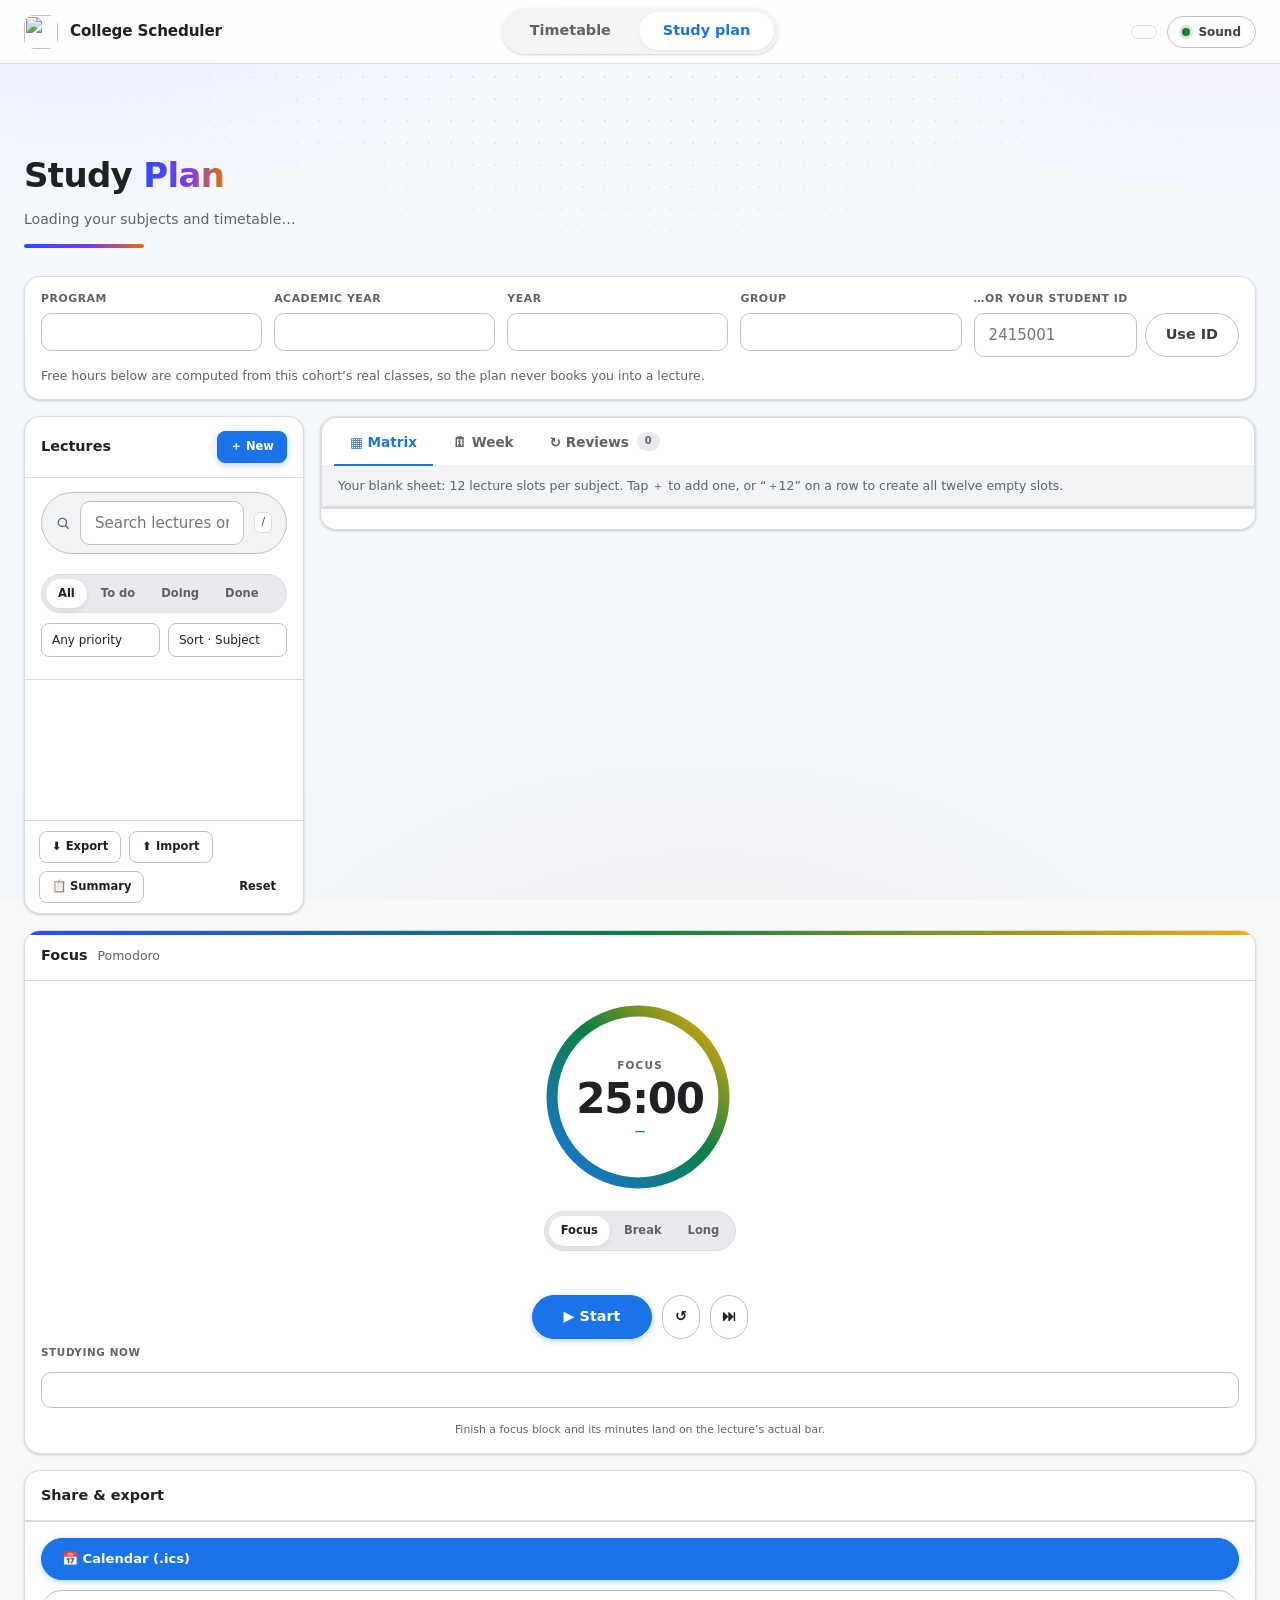
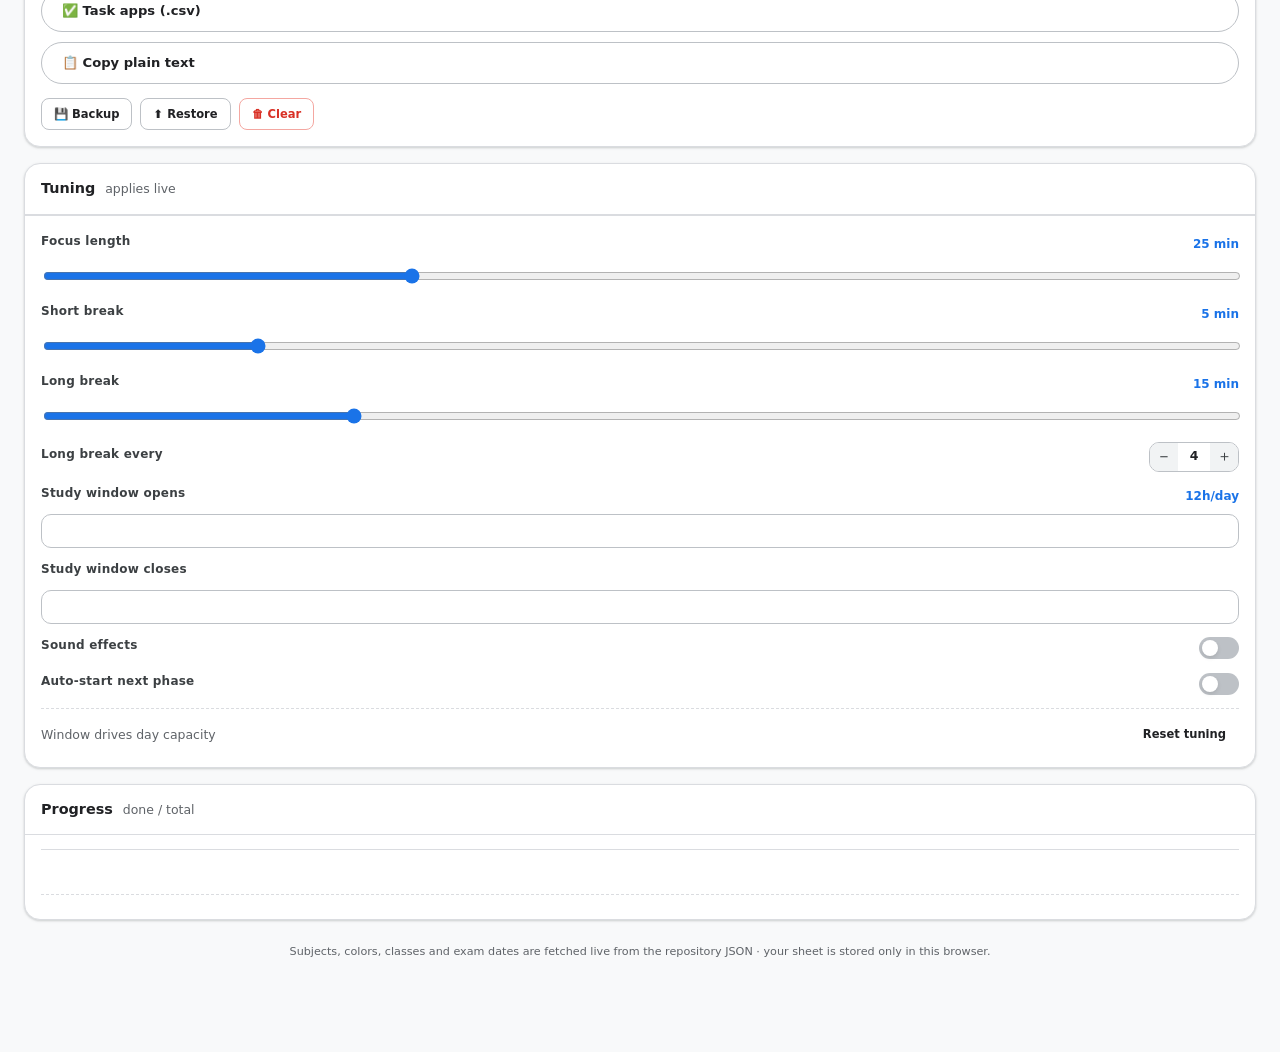
==== commit 6e7aea01: "Update study.html" ====
--- a/study.html
+++ b/study.html
@@ -215,6 +215,8 @@
                 <select id="t-win-start"></select></div>
               <div class="tune-row"><label for="t-win-end">Study window closes</label><output></output>
                 <select id="t-win-end"></select></div>
+              <div class="tune-row"><label for="t-sound">Sound effects</label>
+                <span class="switch"><input type="checkbox" id="t-sound"/><i></i></span></div>
               <div class="tune-row"><label for="t-auto">Auto-start next phase</label>
                 <span class="switch"><input type="checkbox" id="t-auto"/><i></i></span></div>
               <div class="tune-foot"><span class="hint">Window drives day capacity</span>
--- a/assets/css/main.css
+++ b/assets/css/main.css
@@ -1,489 +1,176 @@
 :root {
-color-scheme: light;
---bg: #eef1f6;
---bg-2: #e7ebf2;
---surface: #ffffff;
---surface-2: #f7f9fc;
---surface-3: #eef2f8;
---line: #dde3ec;
---line-2: #cdd5e1;
---ink: #16202c;
---ink-2: #3a4757;
---muted: #6b7888;
---accent: #2b4cff;
---accent-ink: #1c33c4;
---accent-soft: rgba(43, 76, 255, 0.12);
---accent-ring: rgba(43, 76, 255, 0.32);
---ok: #0f7b52;
---warn: #9a5b00;
---err: #b4234a;
---lecture: #2b4cff;
---practical: #0f8a5b;
---examination: #c0392b;
---college: #7b3ff2;
---shadow-1: 0 1px 2px rgba(16, 24, 40, 0.06), 0 1px 3px rgba(16, 24, 40, 0.04);
---shadow-2: 0 10px 30px -12px rgba(16, 24, 40, 0.18), 0 4px 10px -6px rgba(16, 24, 40, 0.10);
---shadow-3: 0 24px 60px -24px rgba(16, 24, 40, 0.30);
---r-sm: 8px;
---r-md: 12px;
---r-lg: 18px;
---r-xl: 26px;
---ease: cubic-bezier(0.22, 0.61, 0.36, 1);
+  --bg: #f8f9fa;
+  --surface: #ffffff;
+  --surface-2: #f1f3f4;
+  --surface-3: #e8eaed;
+  --line: #dadce0;
+  --line-strong: #bdc1c6;
+
+  --text: #202124;
+  --text-2: #3c4043;
+  --muted: #5f6368;
+
+  --accent: #1a73e8;
+  --accent-dark: #1765cc;
+  --accent-soft: rgba(26, 115, 232, 0.12);
+
+  --danger: #d93025;
+  --warning: #b06000;
+  --success: #188038;
+
+  --lecture: #1a73e8;
+  --lecture-bg: #e8f0fe;
+  --lecture-border: #a8c7fa;
+
+  --practical: #188038;
+  --practical-bg: #e6f4ea;
+  --practical-border: #a5d6a7;
+
+  --examination: #d93025;
+  --examination-bg: #fce8e6;
+  --examination-border: #f4a7a1;
+
+  --college: #7b1fa2;
+  --college-bg: #f3e8fd;
+  --college-border: #d6a8f0;
+
+  --radius: 12px;
+  --radius-sm: 8px;
+  --shadow: 0 1px 3px rgba(60, 64, 67, 0.15), 0 1px 2px rgba(60, 64, 67, 0.1);
+  --shadow-lg: 0 4px 12px rgba(60, 64, 67, 0.12), 0 2px 6px rgba(60, 64, 67, 0.08);
 }
 
-@media (prefers-color-scheme: dark) {
-:root {
---bg: #0c111b;
---bg-2: #0a0e16;
---surface: #121a27;
---surface-2: #16202f;
---surface-3: #1b2738;
---line: #243244;
---line-2: #2f4159;
---ink: #e8edf5;
---ink-2: #c2ccda;
---muted: #8b98ab;
---accent: #6f8bff;
---accent-ink: #9db0ff;
---accent-soft: rgba(111, 139, 255, 0.16);
---accent-ring: rgba(111, 139, 255, 0.40);
---ok: #34d399;
---warn: #f0b35e;
---err: #fb7185;
---lecture: #6f8bff;
---practical: #34d399;
---examination: #fb7185;
---college: #b794f6;
---shadow-1: 0 1px 2px rgba(0, 0, 0, 0.4);
---shadow-2: 0 12px 34px -14px rgba(0, 0, 0, 0.7);
---shadow-3: 0 26px 70px -26px rgba(0, 0, 0, 0.8);
-}
-}
-
-*,
-*::before,
-*::after {
-box-sizing: border-box;
-}
-
-[hidden] {
-display: none !important;
-}
+*, *::before, *::after { box-sizing: border-box; }
+[hidden] { display: none !important; }
 
 html {
--webkit-text-size-adjust: 100%;
-scroll-behavior: smooth;
+  overflow-x: hidden;
+  overflow-x: clip;
+  scrollbar-width: thin;
+  scrollbar-color: var(--line-strong) var(--surface-2);
+  -webkit-text-size-adjust: 100%;
 }
 
 body {
-margin: 0;
-min-height: 100vh;
-color: var(--ink);
-background: var(--bg);
-font-family: "Inter", system-ui, -apple-system, "Segoe UI", Roboto,
-"Helvetica Neue", Arial, "Noto Sans Arabic", sans-serif;
-font-size: 15px;
-line-height: 1.5;
--webkit-font-smoothing: antialiased;
-text-rendering: optimizeLegibility;
+  margin: 0;
+  min-height: 100vh;
+  background: var(--bg);
+  color: var(--text);
+  font-family: system-ui, -apple-system, BlinkMacSystemFont, "Segoe UI", Roboto, "Helvetica Neue", Arial, "Noto Sans Arabic", sans-serif;
+  font-size: 15px;
+  line-height: 1.5;
+  overflow-x: hidden;
+  overflow-x: clip;
+  -webkit-font-smoothing: antialiased;
 }
 
-.page-bg {
-position: fixed;
-inset: 0;
-z-index: -1;
-pointer-events: none;
-background:
-radial-gradient(900px 480px at 50% -8%, var(--accent-soft), transparent 70%),
-radial-gradient(700px 500px at 85% 0%, rgba(123, 63, 242, 0.08), transparent 65%),
-linear-gradient(180deg, var(--bg), var(--bg-2));
+::selection { background: var(--accent-soft); color: var(--accent-dark); }
+
+body::-webkit-scrollbar { width: 10px; height: 10px; }
+body::-webkit-scrollbar-track { background: var(--surface-2); }
+body::-webkit-scrollbar-thumb { background: var(--line-strong); border-radius: 999px; border: 2px solid var(--surface-2); }
+body::-webkit-scrollbar-thumb:hover { background: var(--muted); }
+
+.app-shell {
+  width: min(1100px, 100%);
+  min-width: 0;
+  margin: 0 auto;
+  padding: 16px 16px 48px;
+  padding-left: max(16px, env(safe-area-inset-left));
+  padding-right: max(16px, env(safe-area-inset-right));
+  padding-bottom: max(48px, env(safe-area-inset-bottom));
 }
 
-.page-bg::after {
-content: "";
-position: absolute;
-inset: 0;
-background-image: radial-gradient(var(--line-2) 1px, transparent 1.4px);
-background-size: 22px 22px;
--webkit-mask-image: radial-gradient(720px 420px at 50% 0%, #000 30%, transparent 78%);
-mask-image: radial-gradient(720px 420px at 50% 0%, #000 30%, transparent 78%);
-opacity: 0.5;
-}
-
-.app-shell {
-max-width: 1200px;
-margin: 0 auto;
-padding: 16px;
-}
-
-/* Topbar */
 .topbar {
-display: flex;
-justify-content: space-between;
-align-items: center;
-gap: 16px;
-flex-wrap: wrap;
-margin-bottom: 24px;
-padding: 12px 16px;
-background: var(--surface);
-border: 1px solid var(--line);
-border-radius: var(--r-lg);
-box-shadow: var(--shadow-1);
+  display: flex;
+  align-items: center;
+  justify-content: center;
+  gap: 12px;
+  min-width: 0;
+  padding: 8px 0 16px;
 }
 
 .topbar-brand {
-display: flex;
-align-items: center;
-gap: 12px;
+  display: flex;
+  align-items: center;
+  gap: 12px;
+  min-width: 0;
 }
 
 .logo-mark {
-width: 40px;
-height: 40px;
-border-radius: var(--r-md);
-background: var(--accent);
-color: #fff;
-display: grid;
-place-items: center;
-font-weight: 700;
-font-size: 1.1rem;
-flex-shrink: 0;
+  width: 36px;
+  height: 36px;
+  border-radius: 10px;
+  display: grid;
+  place-items: center;
+  background: var(--accent);
+  color: #fff;
+  font-weight: 800;
+  letter-spacing: -0.04em;
+  box-shadow: var(--shadow);
+  flex: 0 0 auto;
 }
 
-.brand-text h1 {
-margin: 0;
-font-size: 1.1rem;
-font-weight: 700;
-line-height: 1.3;
+.topbar-brand h1 {
+  margin: 0;
+  font-size: 1.25rem;
+  font-weight: 700;
+  letter-spacing: -0.02em;
+  overflow-wrap: anywhere;
 }
 
-.brand-text p {
-margin: 2px 0 0;
-font-size: 0.8rem;
-color: var(--muted);
+/* Sticky Centered Navigation */
+.site-nav {
+  display: flex;
+  justify-content: center;
+  gap: 4px;
+  margin: 0 auto 20px;
+  padding: 4px;
+  background: var(--surface-2);
+  border-radius: 999px;
+  width: fit-content;
+  box-shadow: var(--shadow);
+  position: sticky;
+  top: 8px;
+  z-index: 100;
+  backdrop-filter: blur(12px);
+  -webkit-backdrop-filter: blur(12px);
+  background: rgba(241, 243, 244, 0.9);
 }
 
-.privacy-note {
-margin: 0;
-font-size: 0.75rem;
-color: var(--muted);
-max-width: 320px;
-text-align: right;
+.site-nav a {
+  text-decoration: none;
+  color: var(--muted);
+  font-weight: 600;
+  font-size: 0.9rem;
+  padding: 8px 24px;
+  border-radius: 999px;
+  white-space: nowrap;
+  transition: all 0.2s ease;
 }
 
-/* Hero */
-.hero {
-text-align: center;
-margin-bottom: 32px;
+.site-nav a:hover { color: var(--text); }
+
+.site-nav a[aria-current="page"] {
+  background: var(--surface);
+  color: var(--accent);
+  box-shadow: 0 1px 3px rgba(0,0,0,0.08);
 }
 
-.hero-title {
-margin: 0 0 8px;
-font-size: clamp(1.5rem, 4vw, 2.2rem);
-font-weight: 800;
-letter-spacing: -0.02em;
+.footer {
+  margin-top: 32px;
+  color: var(--muted);
+  font-size: 0.8rem;
+  text-align: center;
+  overflow-wrap: anywhere;
 }
 
-.hero-sub {
-margin: 0 0 24px;
-font-size: 1rem;
-color: var(--muted);
+.sr-only {
+  position: absolute; width: 1px; height: 1px; padding: 0; margin: -1px;
+  overflow: hidden; clip: rect(0, 0, 0, 0); white-space: nowrap; border: 0;
 }
 
-/* Workspace */
-.workspace {
-animation: rise 0.4s var(--ease) both;
+@media (max-width: 600px) {
+  .app-shell { padding-top: 12px; }
+  .site-nav a { padding: 8px 16px; font-size: 0.85rem; }
 }
-
-.workspace-header {
-display: flex;
-justify-content: space-between;
-align-items: center;
-gap: 16px;
-flex-wrap: wrap;
-margin-bottom: 16px;
-padding: 12px 16px;
-background: var(--surface);
-border: 1px solid var(--line);
-border-radius: var(--r-lg);
-box-shadow: var(--shadow-1);
-}
-
-.workspace-title {
-display: flex;
-align-items: center;
-gap: 12px;
-flex-wrap: wrap;
-}
-
-.workspace-title h2 {
-margin: 0;
-font-size: 1.2rem;
-font-weight: 700;
-}
-
-.nav-controls {
-display: flex;
-align-items: center;
-gap: 8px;
-}
-
-.icon-btn {
-width: 36px;
-height: 36px;
-border: 1px solid var(--line-2);
-border-radius: var(--r-md);
-background: var(--surface-2);
-color: var(--ink);
-font-size: 1.2rem;
-font-weight: 600;
-cursor: pointer;
-display: grid;
-place-items: center;
-transition: all 0.15s var(--ease);
-}
-
-.icon-btn:hover {
-background: var(--surface-3);
-border-color: var(--accent-soft);
-}
-
-.btn.quiet {
-background: var(--surface-2);
-border-color: var(--line-2);
-color: var(--ink-2);
-font-size: 0.85rem;
-padding: 8px 14px;
-}
-
-.btn.quiet:hover {
-background: var(--surface-3);
-color: var(--ink);
-}
-
-/* View Switch */
-.view-switch {
-display: flex;
-gap: 6px;
-margin-top: 8px;
-}
-
-.view-btn {
-padding: 8px 16px;
-border: 1px solid var(--line-2);
-border-radius: var(--r-md);
-background: var(--surface-2);
-color: var(--ink-2);
-font-size: 0.85rem;
-font-weight: 600;
-cursor: pointer;
-transition: all 0.15s var(--ease);
-}
-
-.view-btn:hover {
-background: var(--surface-3);
-color: var(--ink);
-}
-
-.view-btn.active {
-background: var(--accent);
-border-color: var(--accent);
-color: #fff;
-}
-
-/* Study Layout */
-.study-layout {
-display: grid;
-grid-template-columns: 1fr;
-gap: 16px;
-}
-
-.study-main {
-min-width: 0;
-}
-
-.study-side {
-display: grid;
-gap: 16px;
-}
-
-/* Summary Card */
-.summary-card {
-padding: 16px;
-background: var(--surface);
-border: 1px solid var(--line);
-border-radius: var(--r-lg);
-box-shadow: var(--shadow-1);
-margin-bottom: 16px;
-}
-
-.summary-grid {
-display: grid;
-grid-template-columns: repeat(auto-fit, minmax(140px, 1fr));
-gap: 12px;
-}
-
-.summary-item {
-display: flex;
-flex-direction: column;
-gap: 2px;
-}
-
-.summary-item span {
-font-size: 0.7rem;
-font-weight: 700;
-text-transform: uppercase;
-letter-spacing: 0.05em;
-color: var(--muted);
-}
-
-.summary-item strong {
-font-size: 0.9rem;
-font-weight: 600;
-color: var(--ink);
-word-break: break-word;
-}
-
-/* Calendar Card */
-.calendar-card {
-padding: 16px;
-background: var(--surface);
-border: 1px solid var(--line);
-border-radius: var(--r-lg);
-box-shadow: var(--shadow-1);
-}
-
-.calendar-card h2 {
-margin: 0 0 12px;
-font-size: 1rem;
-font-weight: 700;
-}
-
-/* Footer */
-.footer {
-margin-top: 48px;
-padding: 24px 16px;
-text-align: center;
-font-size: 0.8rem;
-color: var(--muted);
-border-top: 1px solid var(--line);
-}
-
-/* Status */
-.status {
-margin-top: 12px;
-padding: 10px 14px;
-border-radius: var(--r-md);
-font-size: 0.85rem;
-text-align: center;
-}
-
-.status.info {
-background: var(--surface-2);
-color: var(--muted);
-}
-
-.status.success {
-background: rgba(15, 123, 82, 0.1);
-color: var(--ok);
-}
-
-.status.error {
-background: rgba(180, 35, 74, 0.1);
-color: var(--err);
-}
-
-/* Accessibility */
-.sr-only {
-position: absolute;
-width: 1px;
-height: 1px;
-padding: 0;
-margin: -1px;
-overflow: hidden;
-clip: rect(0, 0, 0, 0);
-white-space: nowrap;
-border: 0;
-}
-
-/* Animations */
-@keyframes rise {
-from {
-opacity: 0;
-transform: translateY(10px);
-}
-to {
-opacity: 1;
-transform: translateY(0);
-}
-}
-
-/* Mobile Responsive */
-@media (max-width: 768px) {
-.app-shell {
-padding: 12px;
-}
-
-.topbar {
-flex-direction: column;
-align-items: flex-start;
-gap: 12px;
-padding: 12px;
-}
-
-.privacy-note {
-text-align: left;
-max-width: none;
-}
-
-.hero-title {
-font-size: 1.5rem;
-}
-
-.hero-sub {
-font-size: 0.9rem;
-}
-
-.workspace-header {
-flex-direction: column;
-align-items: stretch;
-gap: 12px;
-padding: 12px;
-}
-
-.workspace-title {
-flex-direction: column;
-align-items: flex-start;
-gap: 8px;
-}
-
-.nav-controls {
-width: 100%;
-justify-content: space-between;
-}
-
-.view-switch {
-width: 100%;
-justify-content: center;
-}
-
-.view-btn {
-flex: 1;
-max-width: 120px;
-}
-
-.summary-grid {
-grid-template-columns: repeat(2, 1fr);
-gap: 10px;
-}
-
-.study-layout {
-grid-template-columns: 1fr;
-}
-}
-
-@media (min-width: 1024px) {
-.study-layout {
-grid-template-columns: 1fr 360px;
-}
-}
--- a/assets/css/components.css
+++ b/assets/css/components.css
@@ -1,362 +1,426 @@
-/* Search Console */
-.search-console {
-max-width: 640px;
-margin: 0 auto;
-background: var(--surface);
-border: 1px solid var(--line);
-border-radius: var(--r-xl);
-box-shadow: var(--shadow-2);
-overflow: hidden;
-}
-
-.console-tabs {
-position: relative;
-display: flex;
-padding: 6px;
-background: var(--surface-2);
-border-bottom: 1px solid var(--line);
+.lookup-panel {
+  display: flex;
+  justify-content: center;
+  min-width: 0;
+  margin-bottom: 20px;
+}
+
+.lookup-card {
+  width: min(680px, 100%);
+  min-width: 0;
+  background: var(--surface);
+  border: 1px solid var(--line);
+  border-radius: 18px;
+  box-shadow: var(--shadow-lg);
+  padding: 20px;
+}
+
+/* Segmented Control (The 3 Lookup Modes) */
+.segmented {
+  display: flex;
+  gap: 4px;
+  width: 100%;
+  max-width: 480px;
+  margin: 0 auto 20px;
+  padding: 4px;
+  background: var(--surface-2);
+  border-radius: 999px;
 }
 
 .segment {
-position: relative;
-z-index: 1;
-flex: 1;
-padding: 10px 16px;
-border: 0;
-background: transparent;
-color: var(--muted);
-font-size: 0.9rem;
-font-weight: 600;
-cursor: pointer;
-border-radius: var(--r-md);
-transition: color 0.2s var(--ease);
-}
-
-.segment:hover {
-color: var(--ink);
-}
+  flex: 1;
+  appearance: none;
+  border: 0;
+  background: transparent;
+  color: var(--muted);
+  font: inherit;
+  font-size: 0.88rem;
+  font-weight: 600;
+  padding: 10px 12px;
+  border-radius: 999px;
+  cursor: pointer;
+  white-space: nowrap;
+  text-align: center;
+  transition: all 0.2s ease;
+  display: flex;
+  align-items: center;
+  justify-content: center;
+  gap: 6px;
+}
+
+.segment:hover { color: var(--text); }
 
 .segment.active {
-color: var(--ink);
-}
-
-.tab-ink {
-position: absolute;
-top: 6px;
-bottom: 6px;
-left: 6px;
-width: calc(50% - 6px);
-background: var(--surface);
-border-radius: var(--r-md);
-box-shadow: var(--shadow-1);
-transition: transform 0.3s var(--ease);
-}
-
-.console-tabs[data-mode="manual"] .tab-ink {
-transform: translateX(100%);
-}
-
-.console-body {
-padding: 20px;
-}
-
-/* Lookup Forms */
+  background: var(--surface);
+  color: var(--accent);
+  box-shadow: 0 1px 3px rgba(0,0,0,0.08);
+}
+
 .lookup-form {
-display: flex;
-flex-direction: column;
-gap: 12px;
+  display: grid;
+  grid-template-columns: minmax(0, 1fr);
+  gap: 12px;
+  min-width: 0;
 }
 
 .search-field {
-display: flex;
-align-items: center;
-gap: 10px;
-padding: 10px 14px;
-background: var(--surface-2);
-border: 1px solid var(--line-2);
-border-radius: var(--r-lg);
-transition: all 0.2s var(--ease);
+  display: flex;
+  align-items: center;
+  gap: 10px;
+  min-width: 0;
+  max-width: 100%;
+  border: 1px solid var(--line-strong);
+  border-radius: 999px;
+  background: var(--surface);
+  padding: 6px 6px 6px 16px;
+  transition: border-color 0.15s ease, box-shadow 0.15s ease;
 }
 
 .search-field:focus-within {
-border-color: var(--accent);
-box-shadow: 0 0 0 3px var(--accent-soft);
-}
-
-.search-glyph {
-color: var(--muted);
-flex-shrink: 0;
-}
+  border-color: var(--accent);
+  box-shadow: 0 0 0 4px var(--accent-soft);
+}
+
+.search-icon { display: grid; place-items: center; color: var(--muted); flex: 0 0 auto; }
 
 .search-field input {
-flex: 1;
-border: 0;
-background: transparent;
-font-size: 1rem;
-color: var(--ink);
-outline: none;
-min-width: 0;
-}
-
-.search-field input::placeholder {
-color: var(--muted);
-}
-
-/* Field Grid */
+  flex: 1 1 auto;
+  min-width: 0;
+  width: 100%;
+  height: 40px;
+  border: 0;
+  outline: none;
+  background: transparent;
+  color: var(--text);
+  font: inherit;
+  font-size: 16px; /* prevents iOS zoom */
+}
+
+.search-field input::placeholder { color: #80868b; }
+
+label {
+  display: block;
+  margin-bottom: 6px;
+  color: var(--text-2);
+  font-size: 0.78rem;
+  font-weight: 700;
+  letter-spacing: 0.02em;
+}
+
+input:not(.search-field input), select {
+  width: 100%;
+  min-width: 0;
+  height: 44px; /* Touch-friendly */
+  border: 1px solid var(--line-strong);
+  border-radius: 10px;
+  background: var(--surface);
+  color: var(--text);
+  padding: 0 14px;
+  font: inherit;
+  font-size: 15px;
+  outline: none;
+  transition: border-color 0.15s, box-shadow 0.15s;
+}
+
+input:not(.search-field input):focus, select:focus {
+  border-color: var(--accent);
+  box-shadow: 0 0 0 4px var(--accent-soft);
+}
+
+select {
+  appearance: none;
+  background-image: url("data:image/svg+xml,%3Csvg xmlns='http://www.w3.org/2000/svg' width='14' height='14' viewBox='0 0 24 24' fill='none' stroke='%235f6368' stroke-width='2.5' stroke-linecap='round' stroke-linejoin='round'%3E%3Cpolyline points='6 9 12 15 18 9'/%3E%3C/svg%3E");
+  background-repeat: no-repeat;
+  background-position: right 14px center;
+  padding-right: 36px;
+  cursor: pointer;
+  text-overflow: ellipsis;
+}
+
 .field-grid {
-display: grid;
-grid-template-columns: repeat(3, 1fr);
-gap: 12px;
-}
-
-.field {
-display: flex;
-flex-direction: column;
-gap: 6px;
-}
-
-.field label {
-font-size: 0.8rem;
-font-weight: 600;
-color: var(--ink-2);
-}
-
-.field select {
-padding: 10px 12px;
-border: 1px solid var(--line-2);
-border-radius: var(--r-md);
-background: var(--surface-2);
-color: var(--ink);
-font-size: 0.9rem;
-cursor: pointer;
-transition: all 0.15s var(--ease);
-}
-
-.field select:focus {
-outline: none;
-border-color: var(--accent);
-box-shadow: 0 0 0 3px var(--accent-soft);
-}
-
-/* Form Actions */
+  display: grid;
+  grid-template-columns: repeat(3, minmax(0, 1fr));
+  gap: 12px;
+  min-width: 0;
+}
+
+.field { min-width: 0; }
+
 .form-actions {
-display: flex;
-flex-direction: column;
-align-items: center;
-gap: 12px;
-margin-top: 8px;
-}
-
-/* Buttons */
+  display: flex;
+  align-items: center;
+  gap: 12px;
+  flex-wrap: wrap;
+  min-width: 0;
+  margin-top: 4px;
+}
+
 .btn {
-display: inline-flex;
-align-items: center;
-justify-content: center;
-gap: 8px;
-padding: 12px 24px;
-border: 1px solid transparent;
-border-radius: var(--r-md);
-font-size: 0.95rem;
-font-weight: 600;
-cursor: pointer;
-transition: all 0.2s var(--ease);
-text-decoration: none;
-white-space: nowrap;
-}
+  appearance: none;
+  display: inline-flex;
+  align-items: center;
+  justify-content: center;
+  gap: 6px;
+  height: 44px;
+  padding: 0 20px;
+  border: 1px solid var(--line-strong);
+  border-radius: 999px;
+  background: var(--surface);
+  color: var(--text);
+  font: inherit;
+  font-size: 0.9rem;
+  font-weight: 600;
+  text-decoration: none;
+  cursor: pointer;
+  white-space: nowrap;
+  flex: 0 0 auto;
+  transition: all 0.15s;
+}
+
+.btn:hover { background: var(--surface-2); }
 
 .btn.primary {
-background: var(--accent);
-color: #fff;
-box-shadow: 0 4px 12px rgba(43, 76, 255, 0.25);
-}
-
-.btn.primary:hover {
-background: var(--accent-ink);
-transform: translateY(-1px);
-box-shadow: 0 6px 16px rgba(43, 76, 255, 0.35);
-}
-
-.btn.primary:active {
-transform: translateY(0);
-}
-
-.btn.go {
-width: 100%;
-max-width: 280px;
-}
+  background: var(--accent);
+  border-color: var(--accent);
+  color: #fff;
+  box-shadow: 0 2px 6px rgba(26, 115, 232, 0.3);
+}
+
+.btn.primary:hover { background: var(--accent-dark); border-color: var(--accent-dark); }
+.btn.quiet { background: var(--surface); color: var(--text-2); }
+
+.icon-btn {
+  appearance: none;
+  width: 40px;
+  height: 40px;
+  border: 1px solid var(--line);
+  border-radius: 50%;
+  background: var(--surface);
+  color: var(--text-2);
+  font-size: 1.2rem;
+  line-height: 1;
+  cursor: pointer;
+  flex: 0 0 auto;
+  display: grid;
+  place-items: center;
+}
+
+.icon-btn:hover { background: var(--surface-2); }
 
 .hint {
-margin: 0;
-font-size: 0.8rem;
-color: var(--muted);
-text-align: center;
-}
-
-/* Warning Box */
-.warning-box {
-margin-top: 12px;
-padding: 12px 14px;
-background: rgba(154, 91, 0, 0.08);
-border: 1px solid rgba(154, 91, 0, 0.2);
-border-radius: var(--r-md);
-font-size: 0.85rem;
-color: var(--warn);
-}
-
-.warning-box strong {
-font-weight: 700;
-}
-
-/* Steps */
-.steps {
-margin: 0 0 12px;
-padding-left: 20px;
-font-size: 0.85rem;
-color: var(--muted);
-}
-
-.steps li {
-margin-bottom: 6px;
-}
-
-/* Feed Box */
+  margin: 0;
+  color: var(--muted);
+  font-size: 0.8rem;
+  min-width: 0;
+  overflow-wrap: anywhere;
+  line-height: 1.4;
+}
+
+.status {
+  min-height: 1.25rem;
+  margin-top: 12px;
+  color: var(--muted);
+  font-size: 0.85rem;
+  overflow-wrap: anywhere;
+  text-align: center;
+}
+
+.status.success { color: var(--success); font-weight: 600; }
+.status.error { color: var(--danger); font-weight: 600; }
+
+.workspace {
+  background: var(--surface);
+  border: 1px solid var(--line);
+  border-radius: 18px;
+  box-shadow: var(--shadow-lg);
+  overflow: hidden;
+  min-width: 0;
+}
+
+.workspace-header {
+  display: flex;
+  align-items: center;
+  justify-content: space-between;
+  gap: 12px;
+  flex-wrap: wrap;
+  min-width: 0;
+  padding: 16px 20px;
+  border-bottom: 1px solid var(--line);
+  background: linear-gradient(180deg, #fff, #fafafa);
+}
+
+.workspace-title {
+  display: flex;
+  align-items: center;
+  gap: 12px;
+  min-width: 0;
+  flex-wrap: wrap;
+}
+
+.workspace-title h2 {
+  margin: 0;
+  font-size: 1.1rem;
+  font-weight: 700;
+  letter-spacing: -0.01em;
+  overflow-wrap: anywhere;
+}
+
+.nav-controls { display: flex; align-items: center; gap: 8px; }
+
+.view-switch {
+  display: inline-flex;
+  gap: 4px;
+  max-width: 100%;
+  padding: 4px;
+  border: 1px solid var(--line);
+  border-radius: 999px;
+  background: var(--surface-2);
+}
+
+.view-btn {
+  appearance: none;
+  border: 0;
+  background: transparent;
+  color: var(--muted);
+  font: inherit;
+  font-size: 0.85rem;
+  font-weight: 600;
+  padding: 8px 16px;
+  border-radius: 999px;
+  cursor: pointer;
+  white-space: nowrap;
+}
+
+.view-btn:hover { color: var(--text); }
+
+.view-btn.active {
+  background: var(--surface);
+  color: var(--accent);
+  box-shadow: 0 1px 3px rgba(0,0,0,0.08);
+}
+
+.summary-strip {
+  padding: 14px 20px;
+  border-bottom: 1px solid var(--line);
+  background: #fcfcfd;
+  min-width: 0;
+}
+
+.summary-pills { display: flex; flex-wrap: wrap; gap: 8px; min-width: 0; }
+
+.pill {
+  display: inline-flex;
+  align-items: center;
+  gap: 6px;
+  min-height: 30px;
+  max-width: 100%;
+  padding: 6px 12px;
+  border: 1px solid var(--line);
+  border-radius: 999px;
+  background: var(--surface);
+  color: var(--text-2);
+  font-size: 0.8rem;
+  font-weight: 600;
+  white-space: nowrap;
+  overflow: hidden;
+  text-overflow: ellipsis;
+}
+
+.pill span { color: var(--muted); font-weight: 500; }
+
+.pill.group {
+  border-color: var(--lecture-border);
+  background: var(--lecture-bg);
+  color: #174ea6;
+}
+
+.summary-notes {
+  margin-top: 12px;
+  padding: 10px 14px;
+  border: 1px solid #f0c36d;
+  border-radius: 10px;
+  background: #fff8e1;
+  color: #7a4700;
+  font-size: 0.82rem;
+  overflow-wrap: anywhere;
+}
+
+.subscription-card {
+  margin: 20px;
+  padding: 16px;
+  border: 1px solid var(--line);
+  border-radius: 14px;
+  background: #fbfcfd;
+  min-width: 0;
+}
+
+.subscription-card h2 { margin: 0 0 12px; font-size: 1.05rem; font-weight: 700; }
+
+.steps { margin: 0 0 14px; padding-left: 20px; color: var(--muted); font-size: 0.85rem; }
+.steps li { margin: 6px 0; }
+.steps strong { color: var(--text-2); }
+
 .feed-box {
-display: flex;
-flex-direction: column;
-gap: 12px;
-padding: 14px;
-background: var(--surface-2);
-border: 1px solid var(--line);
-border-radius: var(--r-md);
-}
-
-.feed-box .label {
-font-size: 0.75rem;
-font-weight: 700;
-text-transform: uppercase;
-letter-spacing: 0.05em;
-color: var(--muted);
+  border: 1px solid var(--line);
+  border-radius: 10px;
+  background: var(--surface);
+  padding: 12px;
+  min-width: 0;
+}
+
+.feed-label {
+  display: block;
+  margin-bottom: 6px;
+  color: var(--muted);
+  font-size: 0.72rem;
+  font-weight: 700;
+  letter-spacing: 0.04em;
+  text-transform: uppercase;
 }
 
 .feed-box code {
-display: block;
-padding: 10px 12px;
-background: var(--surface);
-border: 1px solid var(--line);
-border-radius: var(--r-sm);
-font-family: "SF Mono", Monaco, "Cascadia Code", monospace;
-font-size: 0.8rem;
-color: var(--ink-2);
-word-break: break-all;
-}
-
-.feed-actions {
-display: flex;
-gap: 8px;
-flex-wrap: wrap;
-}
-
-.feed-actions .btn {
-flex: 1;
-min-width: 140px;
-padding: 10px 16px;
-font-size: 0.85rem;
-}
-
-.feed-actions .btn.secondary {
-background: var(--surface-3);
-border-color: var(--line-2);
-color: var(--ink-2);
-}
-
-.feed-actions .btn.secondary:hover {
-background: var(--line);
-color: var(--ink);
-}
-
-/* Mobile Responsive */
-@media (max-width: 768px) {
-.search-console {
-border-radius: var(--r-lg);
-}
-
-.console-tabs {
-padding: 4px;
-}
-
-.segment {
-padding: 8px 12px;
-font-size: 0.85rem;
-}
-
-.console-body {
-padding: 16px;
-}
-
-.search-field {
-padding: 8px 12px;
-}
-
-.search-field input {
-font-size: 0.95rem;
-}
-
-.field-grid {
-grid-template-columns: 1fr;
-gap: 10px;
-}
-
-.field select {
-padding: 8px 10px;
-font-size: 0.85rem;
-}
-
-.btn.go {
-max-width: none;
-padding: 10px 20px;
-font-size: 0.9rem;
-}
-
-.hint {
-font-size: 0.75rem;
-}
-
-.feed-box {
-padding: 12px;
-}
-
-.feed-box code {
-font-size: 0.75rem;
-padding: 8px 10px;
-}
-
-.feed-actions {
-flex-direction: column;
-}
-
-.feed-actions .btn {
-min-width: 0;
-}
-}
-
-@media (max-width: 480px) {
-.segment {
-padding: 8px 10px;
-font-size: 0.8rem;
-}
-
-.search-field {
-flex-direction: column;
-align-items: stretch;
-gap: 8px;
-padding: 10px;
-}
-
-.search-glyph {
-display: none;
-}
-
-.btn.go {
-width: 100%;
-}
-}
+  display: block;
+  max-width: 100%;
+  border: 1px solid var(--line);
+  border-radius: 8px;
+  background: #f6f8fa;
+  color: var(--text-2);
+  padding: 10px 12px;
+  font-family: ui-monospace, SFMono-Regular, Menlo, Consolas, monospace;
+  font-size: 0.8rem;
+  overflow-x: auto;
+}
+
+.feed-actions { display: flex; gap: 10px; flex-wrap: wrap; margin-top: 12px; min-width: 0; }
+
+@media (max-width: 760px) {
+  .field-grid { grid-template-columns: minmax(0, 1fr); }
+  .workspace-header { align-items: flex-start; padding: 14px 16px; }
+}
+
+@media (max-width: 600px) {
+  .lookup-card { padding: 16px; border-radius: 16px; }
+  
+  /* Mobile Segmented Control Fix */
+  .segmented { padding: 3px; gap: 2px; }
+  .segment {
+    font-size: 0.75rem;
+    padding: 10px 4px;
+    gap: 0;
+  }
+  .segment-icon { display: none; } /* Hide icons on mobile to prevent overflow */
+  
+  .search-field {
+    flex-wrap: wrap;
+    border-radius: 16px;
+    padding: 8px;
+    gap: 8px;
+  }
+  .search-icon { margin-left: 8px; }
+  .search-field input { flex: 1 1 auto; height: 44px; }
+  .search-field .btn { flex: 1 1 100%; height: 44px; border-radius: 12px; }
+  
+  .subscription-card { margin: 16px; padding: 14px; }
+  .feed-actions .btn { flex: 1 1 100%; }
+  .summary-strip { padding: 12px 16px; }
+}
--- a/assets/css/study.css
+++ b/assets/css/study.css
@@ -1,393 +1,550 @@
-/* Study plan — palette borrows the site tokens; subject hues arrive at runtime
-   from courses.json via --wash1..3 and per-element inline colors. */
-:root { --s-top: 58px; --wash1: #1a73e8; --wash2: #8e24aa; --wash3: #e37400; }
-.study-body { background: var(--bg); }
-.s-bg { position: fixed; inset: 0; z-index: -1; pointer-events: none;
+/* Study Plan Dashboard - Matching the "Flare" Design System */
+
+:root { 
+  --s-top: 64px; 
+  --wash1: #2b4cff; 
+  --wash2: #7c3aed; 
+  --wash3: #e37400; 
+}
+
+.study-body { background: var(--bg, #eef1f6); }
+
+.s-bg { 
+  position: fixed; inset: 0; z-index: -1; pointer-events: none;
   background:
-    radial-gradient(820px 420px at 6% -6%, color-mix(in srgb, var(--wash1) 10%, transparent), transparent 62%),
-    radial-gradient(700px 420px at 96% -4%, color-mix(in srgb, var(--wash2) 8%, transparent), transparent 60%),
-    radial-gradient(760px 520px at 55% 118%, color-mix(in srgb, var(--wash3) 7%, transparent), transparent 62%),
+    radial-gradient(820px 420px at 6% -6%, color-mix(in srgb, var(--wash1) 8%, transparent), transparent 62%),
+    radial-gradient(700px 420px at 96% -4%, color-mix(in srgb, var(--wash2) 6%, transparent), transparent 60%),
+    radial-gradient(760px 520px at 55% 118%, color-mix(in srgb, var(--wash3) 5%, transparent), transparent 62%),
     linear-gradient(180deg, #f6f9fd, #f2f5fa);
 }
-.s-bg::after { content: ""; position: absolute; inset: 0; opacity: .5;
-  background-image: radial-gradient(var(--line-strong) 1px, transparent 1.3px); background-size: 22px 22px;
+
+.s-bg::after { 
+  content: ""; position: absolute; inset: 0; opacity: .4;
+  background-image: radial-gradient(var(--line-strong, #cdd5e1) 1px, transparent 1.3px); 
+  background-size: 22px 22px;
   -webkit-mask-image: radial-gradient(900px 460px at 50% -4%, #000 26%, transparent 76%);
           mask-image: radial-gradient(900px 460px at 50% -4%, #000 26%, transparent 76%);
 }
-.study-body, .study-body * { scrollbar-width: thin; scrollbar-color: var(--line-strong) var(--surface-2); }
+
+.study-body, .study-body * { scrollbar-width: thin; scrollbar-color: var(--line-strong, #cdd5e1) var(--surface-2, #f7f9fc); }
 .study-body ::-webkit-scrollbar { width: 10px; height: 10px; }
-.study-body ::-webkit-scrollbar-track { background: var(--surface-2); border-radius: 99px; }
-.study-body ::-webkit-scrollbar-thumb { background: var(--line-strong); border-radius: 99px; border: 2px solid var(--surface-2); }
-.study-body ::-webkit-scrollbar-thumb:hover { background: var(--muted); }
+.study-body ::-webkit-scrollbar-track { background: var(--surface-2, #f7f9fc); border-radius: 99px; }
+.study-body ::-webkit-scrollbar-thumb { background: var(--line-strong, #cdd5e1); border-radius: 99px; border: 2px solid var(--surface-2, #f7f9fc); }
+.study-body ::-webkit-scrollbar-thumb:hover { background: var(--muted, #6b7888); }
+
 .num { font-variant-numeric: tabular-nums; }
 .grow { flex: 1; }
-.hint { color: var(--muted); font-size: .78rem; margin: 0; }
-.unset { color: var(--muted); font-style: italic; }
-
-.s-topbar { position: fixed; top: 0; left: 0; right: 0; height: var(--s-top); z-index: 50;
-  display: flex; align-items: center; gap: 14px; padding: 0 clamp(12px, 2.4vw, 22px);
-  background: rgba(255,255,255,.88); backdrop-filter: blur(10px); border-bottom: 1px solid var(--line); }
-.s-brand { display: flex; align-items: center; gap: 10px; text-decoration: none; color: inherit; min-width: 0; }
-.s-brand img { width: 32px; height: 32px; border-radius: 9px; }
-.s-brand b { font-size: .95rem; display: block; letter-spacing: -.01em; }
-.s-brand small { display: block; color: var(--muted); font-size: .68rem; line-height: 1.1; }
+.hint { color: var(--muted, #6b7888); font-size: .78rem; margin: 0; }
+.unset { color: var(--muted, #6b7888); font-style: italic; }
+
+/* Top Navigation Bar */
+.s-topbar { 
+  position: fixed; top: 0; left: 0; right: 0; height: var(--s-top); z-index: 50;
+  display: flex; align-items: center; gap: 16px; padding: 0 clamp(16px, 2.4vw, 24px);
+  background: rgba(255,255,255,.85); backdrop-filter: blur(12px); border-bottom: 1px solid var(--line, #dde3ec); 
+}
+.s-brand { display: flex; align-items: center; gap: 12px; text-decoration: none; color: inherit; min-width: 0; }
+.s-brand img { width: 34px; height: 34px; border-radius: 10px; }
+.s-brand b { font-size: .95rem; display: block; letter-spacing: -.01em; font-weight: 800; }
+.s-brand small { display: block; color: var(--muted, #6b7888); font-size: .68rem; line-height: 1.1; font-weight: 600; }
+
 .s-nav { display: flex; gap: 4px; overflow-x: auto; scrollbar-width: none; }
 .s-nav::-webkit-scrollbar { display: none; }
-.s-nav a { text-decoration: none; color: var(--muted); font-weight: 600; font-size: .82rem; padding: 6px 12px; border-radius: 999px; white-space: nowrap; }
-.s-nav a:hover { background: var(--surface-2); color: var(--text); }
-.s-nav a[aria-current="page"] { background: var(--accent); color: #fff; box-shadow: 0 4px 12px -4px rgba(26,115,232,.55); }
-.s-top-right { margin-left: auto; display: flex; align-items: center; gap: 8px; }
-.s-date { font-size: .75rem; color: var(--text-2); background: var(--surface-2); border: 1px solid var(--line); padding: 5px 11px; border-radius: 999px; white-space: nowrap; }
-.s-sound { display: inline-flex; align-items: center; gap: 7px; border: 1px solid var(--line-strong); background: var(--surface); border-radius: 999px; padding: 6px 12px; font: inherit; font-size: .75rem; font-weight: 700; cursor: pointer; color: var(--text-2); }
-.s-sound:hover { border-color: var(--accent); color: var(--accent); }
+.s-nav a { 
+  text-decoration: none; color: var(--muted, #6b7888); font-weight: 700; font-size: .82rem; 
+  padding: 8px 14px; border-radius: 999px; white-space: nowrap; transition: all 0.2s ease;
+}
+.s-nav a:hover { background: var(--surface-2, #f7f9fc); color: var(--text, #16202c); }
+.s-nav a[aria-current="page"] { 
+  background: var(--accent, #2b4cff); color: #fff; 
+  box-shadow: 0 4px 12px -4px color-mix(in srgb, var(--accent, #2b4cff) 60%, transparent); 
+}
+
+.s-top-right { margin-left: auto; display: flex; align-items: center; gap: 10px; }
+.s-date { 
+  font-size: .75rem; color: var(--text-2, #3a4757); background: var(--surface, #fff); 
+  border: 1px solid var(--line, #dde3ec); padding: 6px 12px; border-radius: 999px; white-space: nowrap; font-weight: 600;
+}
+.s-sound { 
+  display: inline-flex; align-items: center; gap: 8px; border: 1px solid var(--line-strong, #cdd5e1); 
+  background: var(--surface, #fff); border-radius: 999px; padding: 6px 14px; font: inherit; 
+  font-size: .75rem; font-weight: 700; cursor: pointer; color: var(--text-2, #3a4757); transition: all 0.2s ease;
+}
+.s-sound:hover { border-color: var(--accent, #2b4cff); color: var(--accent, #2b4cff); }
 .s-sound .dot { width: 8px; height: 8px; border-radius: 50%; background: #188038; box-shadow: 0 0 0 3px rgba(24,128,56,.18); }
-.s-sound[aria-pressed="false"] { color: var(--muted); }
-.s-sound[aria-pressed="false"] .dot { background: var(--line-strong); box-shadow: none; }
-
-.s-shell { max-width: 1560px; margin: 0 auto; padding: calc(var(--s-top) + 18px) clamp(12px, 2.2vw, 24px) 80px; }
+.s-sound[aria-pressed="false"] { color: var(--muted, #6b7888); }
+.s-sound[aria-pressed="false"] .dot { background: var(--line-strong, #cdd5e1); box-shadow: none; }
+
+/* Main Shell & Animations */
+.s-shell { max-width: 1560px; margin: 0 auto; padding: calc(var(--s-top) + 20px) clamp(16px, 2.2vw, 24px) 80px; }
 .rise { opacity: 0; transform: translateY(12px); animation: s-rise .55s cubic-bezier(.22,.61,.36,1) forwards; }
 @keyframes s-rise { to { opacity: 1; transform: none; } }
 .d1{animation-delay:.05s}.d2{animation-delay:.12s}.d3{animation-delay:.2s}.d4{animation-delay:.28s}.d5{animation-delay:.36s}
 
-.s-hero { display: flex; flex-wrap: wrap; gap: 16px; margin-bottom: 14px; }
+/* Hero Section */
+.s-hero { display: flex; flex-wrap: wrap; gap: 16px; margin-bottom: 16px; }
 .s-hero-title { flex: 1 1 300px; min-width: 260px; display: flex; flex-direction: column; justify-content: center; }
-.s-hero-title h1 { margin: 0; font-size: clamp(24px, 3vw, 32px); letter-spacing: -.02em; font-weight: 800; }
-.s-hero-title h1 em { font-style: normal; background: linear-gradient(92deg, var(--wash1), var(--wash2) 55%, var(--wash3)); -webkit-background-clip: text; background-clip: text; color: transparent; }
-.s-hero-title p { margin: 6px 0 0; color: var(--muted); font-size: .82rem; max-width: 56ch; }
-.s-rule { height: 4px; width: 120px; border-radius: 99px; margin-top: 12px; background: linear-gradient(92deg, var(--wash1), var(--wash2) 55%, var(--wash3)); }
-.s-exam-chips { display: flex; gap: 8px; flex-wrap: wrap; margin-top: 10px; }
-.s-exam-chip { display: inline-flex; align-items: center; gap: 7px; border: 1px solid #f4c7c3; background: #fdeceb; color: #a50e0e; font: inherit; font-size: .72rem; font-weight: 700; border-radius: 999px; padding: 4px 11px; cursor: pointer; }
+.s-hero-title h1 { margin: 0; font-size: clamp(26px, 3vw, 34px); letter-spacing: -.02em; font-weight: 800; }
+.s-hero-title h1 em { 
+  font-style: normal; 
+  background: linear-gradient(92deg, var(--wash1), var(--wash2) 55%, var(--wash3)); 
+  -webkit-background-clip: text; background-clip: text; color: transparent; 
+}
+.s-hero-title p { margin: 8px 0 0; color: var(--muted, #6b7888); font-size: .88rem; max-width: 56ch; }
+.s-rule { height: 4px; width: 120px; border-radius: 99px; margin-top: 14px; background: linear-gradient(92deg, var(--wash1), var(--wash2) 55%, var(--wash3)); }
+
+.s-exam-chips { display: flex; gap: 8px; flex-wrap: wrap; margin-top: 12px; }
+.s-exam-chip { 
+  display: inline-flex; align-items: center; gap: 8px; border: 1px solid #f4a7a1; 
+  background: #fce8e6; color: #a50e0e; font: inherit; font-size: .72rem; font-weight: 700; 
+  border-radius: 999px; padding: 5px 12px; cursor: pointer; transition: all 0.2s ease;
+}
 .s-exam-chip:hover { transform: translateY(-1px); box-shadow: 0 4px 10px -4px rgba(217,48,37,.4); }
-.s-exam-chip .d { background: #a50e0e; color: #fff; border-radius: 99px; padding: 1px 7px; font-size: .66rem; }
-.s-stats { display: flex; gap: 12px; flex-wrap: wrap; flex: 2 1 560px; }
-.s-stat { flex: 1 1 150px; min-width: 150px; background: var(--surface); border: 1px solid var(--line); border-radius: 16px; padding: 12px 16px; box-shadow: var(--shadow); position: relative; overflow: hidden; }
-.s-stat::before { content: ""; position: absolute; inset: 0 auto 0 0; width: 4px; background: var(--sc, var(--accent)); }
-.s-stat .lbl { font-size: .66rem; font-weight: 800; letter-spacing: .07em; text-transform: uppercase; color: var(--muted); }
-.s-stat .big { font-size: 26px; font-weight: 800; letter-spacing: -.02em; margin-top: 2px; display: flex; align-items: baseline; gap: 6px; }
-.s-stat .big small { font-size: .75rem; font-weight: 600; color: var(--muted); }
-.s-stat .sub { font-size: .72rem; color: var(--muted); margin-top: 3px; display: block; }
-.s-stat .bar { height: 6px; border-radius: 99px; background: var(--surface-3); margin-top: 8px; overflow: hidden; }
+.s-exam-chip .d { background: #a50e0e; color: #fff; border-radius: 99px; padding: 2px 8px; font-size: .66rem; font-weight: 800; }
+
+/* Stats Cards */
+.s-stats { display: flex; gap: 14px; flex-wrap: wrap; flex: 2 1 560px; }
+.s-stat { 
+  flex: 1 1 150px; min-width: 150px; background: var(--surface, #fff); border: 1px solid var(--line, #dde3ec); 
+  border-radius: 16px; padding: 14px 18px; box-shadow: var(--shadow, 0 1px 3px rgba(16,24,40,0.08)); 
+  position: relative; overflow: hidden; transition: transform 0.2s ease;
+}
+.s-stat:hover { transform: translateY(-2px); }
+.s-stat::before { content: ""; position: absolute; inset: 0 auto 0 0; width: 4px; background: var(--sc, var(--accent, #2b4cff)); }
+.s-stat .lbl { font-size: .66rem; font-weight: 800; letter-spacing: .07em; text-transform: uppercase; color: var(--muted, #6b7888); }
+.s-stat .big { font-size: 28px; font-weight: 800; letter-spacing: -.02em; margin-top: 4px; display: flex; align-items: baseline; gap: 6px; }
+.s-stat .big small { font-size: .75rem; font-weight: 600; color: var(--muted, #6b7888); }
+.s-stat .sub { font-size: .72rem; color: var(--muted, #6b7888); margin-top: 4px; display: block; }
+.s-stat .bar { height: 6px; border-radius: 99px; background: var(--surface-3, #eef2f8); margin-top: 10px; overflow: hidden; }
 .s-stat .bar i { display: block; height: 100%; border-radius: 99px; transition: width .6s cubic-bezier(.22,.61,.36,1); }
+
 .circled { position: relative; display: inline-block; padding: 2px 10px; }
 .circled svg { position: absolute; inset: -8px -12px; width: calc(100% + 24px); height: calc(100% + 16px); overflow: visible; pointer-events: none; }
 .circled path { fill: none; stroke: #f9ab00; stroke-width: 2.6; stroke-linecap: round; stroke-dasharray: 300; stroke-dashoffset: 300; animation: s-draw 1.1s .5s cubic-bezier(.22,.61,.36,1) forwards; }
 @keyframes s-draw { to { stroke-dashoffset: 0; } }
 
-.s-welcome { margin-bottom: 14px; }
-.s-welcome-card { background: linear-gradient(135deg, color-mix(in srgb, var(--wash1) 9%, var(--surface)), var(--surface) 55%, color-mix(in srgb, var(--wash3) 8%, var(--surface))); border: 1px solid var(--line); border-left: 5px solid var(--accent); border-radius: 16px; padding: 18px 20px; box-shadow: var(--shadow); }
-.s-welcome-card h2 { margin: 0 0 6px; font-size: 1.15rem; letter-spacing: -.01em; }
-.s-welcome-card p { margin: 0 0 10px; color: var(--text-2); font-size: .88rem; max-width: 78ch; }
-.s-welcome-steps { margin: 0 0 12px; padding: 0; list-style: none; display: grid; gap: 6px; font-size: .85rem; color: var(--text-2); }
-.s-welcome-steps b { color: var(--accent); margin-right: 4px; }
-.s-welcome-actions { display: flex; gap: 8px; flex-wrap: wrap; margin-bottom: 8px; }
-
-.panel { background: var(--surface); border: 1px solid var(--line); border-radius: 16px; box-shadow: var(--shadow); }
-.panel-h { display: flex; align-items: center; gap: 8px; padding: 12px 14px; border-bottom: 1px solid var(--line); }
-.panel-h h2 { margin: 0; font-size: .85rem; font-weight: 800; }
-.panel-b { padding: 12px 14px; }
-.btn.sm { height: 30px; padding: 0 10px; font-size: .72rem; border-radius: 8px; }
+/* Welcome Card */
+.s-welcome { margin-bottom: 16px; }
+.s-welcome-card { 
+  background: linear-gradient(135deg, color-mix(in srgb, var(--wash1) 6%, var(--surface, #fff)), var(--surface, #fff) 55%, color-mix(in srgb, var(--wash3) 5%, var(--surface, #fff))); 
+  border: 1px solid var(--line, #dde3ec); border-left: 5px solid var(--accent, #2b4cff); 
+  border-radius: 16px; padding: 20px 24px; box-shadow: var(--shadow, 0 1px 3px rgba(16,24,40,0.08)); 
+}
+.s-welcome-card h2 { margin: 0 0 8px; font-size: 1.2rem; letter-spacing: -.01em; font-weight: 800; }
+.s-welcome-card p { margin: 0 0 12px; color: var(--text-2, #3a4757); font-size: .88rem; max-width: 78ch; }
+.s-welcome-steps { margin: 0 0 14px; padding: 0; list-style: none; display: grid; gap: 8px; font-size: .85rem; color: var(--text-2, #3a4757); }
+.s-welcome-steps b { color: var(--accent, #2b4cff); margin-right: 6px; }
+.s-welcome-actions { display: flex; gap: 10px; flex-wrap: wrap; margin-bottom: 10px; }
+
+/* Generic Panels & Buttons */
+.panel { background: var(--surface, #fff); border: 1px solid var(--line, #dde3ec); border-radius: 16px; box-shadow: var(--shadow, 0 1px 3px rgba(16,24,40,0.08)); }
+.panel-h { display: flex; align-items: center; gap: 10px; padding: 14px 16px; border-bottom: 1px solid var(--line, #dde3ec); }
+.panel-h h2 { margin: 0; font-size: .9rem; font-weight: 800; }
+.panel-b { padding: 14px 16px; }
+
+.btn.sm { height: 32px; padding: 0 12px; font-size: .72rem; border-radius: 8px; font-weight: 700; }
 .btn.ghost { border-color: transparent; background: transparent; }
-.btn.danger { color: #d93025; border-color: #f4c7c3; }
-.btn.danger:hover { background: #fdeceb; }
+.btn.danger { color: #d93025; border-color: #f4a7a1; }
+.btn.danger:hover { background: #fce8e6; }
 .btn.icon { padding: 0; width: 38px; }
-.seg { display: inline-flex; background: var(--surface-3); border: 1px solid var(--line); border-radius: 999px; padding: 3px; gap: 2px; }
-.seg button { border: 0; background: transparent; color: var(--muted); font: inherit; font-size: .7rem; font-weight: 700; border-radius: 999px; padding: 4px 10px; cursor: pointer; }
-.seg button[aria-pressed="true"] { background: #fff; color: var(--text); box-shadow: var(--shadow); }
-
-.s-cohort { padding: 12px 14px; margin-bottom: 14px; }
-.s-cohort-grid { display: grid; grid-template-columns: repeat(4, minmax(0,1fr)) minmax(180px, 1.2fr); gap: 10px; }
+
+.seg { display: inline-flex; background: var(--surface-3, #eef2f8); border: 1px solid var(--line, #dde3ec); border-radius: 999px; padding: 4px; gap: 2px; }
+.seg button { border: 0; background: transparent; color: var(--muted, #6b7888); font: inherit; font-size: .72rem; font-weight: 700; border-radius: 999px; padding: 6px 12px; cursor: pointer; transition: all 0.2s ease; }
+.seg button[aria-pressed="true"] { background: #fff; color: var(--text, #16202c); box-shadow: 0 2px 6px rgba(16,24,40,0.08); }
+
+/* Cohort Selector */
+.s-cohort { padding: 14px 16px; margin-bottom: 16px; }
+.s-cohort-grid { display: grid; grid-template-columns: repeat(4, minmax(0,1fr)) minmax(180px, 1.2fr); gap: 12px; }
 @media (max-width: 980px) { .s-cohort-grid { grid-template-columns: repeat(2, minmax(0,1fr)); } }
 @media (max-width: 560px) { .s-cohort-grid { grid-template-columns: 1fr; } }
-.s-cohort .field label { display: block; font-size: .68rem; font-weight: 700; color: var(--muted); text-transform: uppercase; letter-spacing: .04em; margin-bottom: 4px; }
-.s-cohort select, .s-cohort input { width: 100%; height: 36px; border: 1px solid var(--line-strong); border-radius: 8px; background: var(--surface); color: var(--text); padding: 0 10px; font: inherit; font-size: .85rem; }
-.s-id-row { display: flex; gap: 6px; }
+.s-cohort .field label { display: block; font-size: .68rem; font-weight: 800; color: var(--muted, #6b7888); text-transform: uppercase; letter-spacing: .05em; margin-bottom: 6px; }
+.s-cohort select, .s-cohort input { width: 100%; height: 38px; border: 1px solid var(--line-strong, #cdd5e1); border-radius: 10px; background: var(--surface, #fff); color: var(--text, #16202c); padding: 0 12px; font: inherit; font-size: .85rem; transition: border-color 0.2s; }
+.s-cohort select:focus, .s-cohort input:focus { border-color: var(--accent, #2b4cff); outline: none; box-shadow: 0 0 0 3px var(--accent-soft, rgba(43,76,255,0.12)); }
+.s-id-row { display: flex; gap: 8px; }
 .s-id-row input { flex: 1; min-width: 0; }
-.s-cohort .hint { margin-top: 8px; }
-
-.s-work { display: grid; gap: 14px; grid-template-columns: 300px minmax(0,1fr) 320px; grid-template-areas: "lib canvas rail"; align-items: start; }
-@media (max-width: 1280px) { .s-work { grid-template-columns: 280px minmax(0,1fr); grid-template-areas: "lib canvas" "rail rail"; } .s-rail { display: grid; grid-template-columns: repeat(auto-fit, minmax(280px,1fr)); gap: 14px; } }
+.s-cohort .hint { margin-top: 10px; }
+
+/* Workspace Layout */
+.s-work { display: grid; gap: 16px; grid-template-columns: 300px minmax(0,1fr) 320px; grid-template-areas: "lib canvas rail"; align-items: start; }
+@media (max-width: 1280px) { .s-work { grid-template-columns: 280px minmax(0,1fr); grid-template-areas: "lib canvas" "rail rail"; } .s-rail { display: grid; grid-template-columns: repeat(auto-fit, minmax(280px,1fr)); gap: 16px; } }
 @media (max-width: 880px) { .s-work { grid-template-columns: 1fr; grid-template-areas: "canvas" "lib" "rail"; } }
-.s-lib { grid-area: lib; position: sticky; top: calc(var(--s-top) + 14px); max-height: calc(100vh - var(--s-top) - 28px); display: flex; flex-direction: column; }
+
+/* Library Sidebar */
+.s-lib { grid-area: lib; position: sticky; top: calc(var(--s-top) + 16px); max-height: calc(100vh - var(--s-top) - 32px); display: flex; flex-direction: column; border: 1px solid var(--line, #dde3ec); border-radius: 16px; background: var(--surface, #fff); box-shadow: var(--shadow, 0 1px 3px rgba(16,24,40,0.08)); overflow: hidden; }
 @media (max-width: 880px) { .s-lib { position: static; max-height: none; } }
-.s-lib-tools { padding: 12px 14px 10px; border-bottom: 1px solid var(--line); display: grid; gap: 9px; }
-.s-search { display: flex; align-items: center; gap: 8px; border: 1px solid var(--line-strong); border-radius: 999px; padding: 7px 13px; background: var(--surface-2); color: var(--muted); }
-.s-search:focus-within { border-color: var(--accent); background: #fff; box-shadow: 0 0 0 3px var(--accent-soft); }
-.s-search input { border: 0; outline: 0; background: transparent; flex: 1; min-width: 0; font: inherit; font-size: .82rem; color: var(--text); }
-.s-search kbd { font-size: .62rem; color: var(--muted); border: 1px solid var(--line); border-radius: 5px; padding: 1px 5px; background: #fff; }
-.s-chips { display: flex; gap: 5px; flex-wrap: wrap; }
-.fchip { border: 1.5px solid var(--fc, var(--line-strong)); color: var(--fc, var(--muted)); background: #fff; font: inherit; font-size: .64rem; font-weight: 800; border-radius: 999px; padding: 3px 9px; cursor: pointer; letter-spacing: .02em; }
+.s-lib-tools { padding: 14px 16px 12px; border-bottom: 1px solid var(--line, #dde3ec); display: grid; gap: 10px; }
+
+.s-search { display: flex; align-items: center; gap: 10px; border: 1px solid var(--line-strong, #cdd5e1); border-radius: 999px; padding: 8px 14px; background: var(--surface-2, #f7f9fc); color: var(--muted, #6b7888); transition: all 0.2s ease; }
+.s-search:focus-within { border-color: var(--accent, #2b4cff); background: #fff; box-shadow: 0 0 0 3px var(--accent-soft, rgba(43,76,255,0.12)); }
+.s-search input { border: 0; outline: 0; background: transparent; flex: 1; min-width: 0; font: inherit; font-size: .85rem; color: var(--text, #16202c); }
+.s-search kbd { font-size: .62rem; color: var(--muted, #6b7888); border: 1px solid var(--line, #dde3ec); border-radius: 6px; padding: 2px 6px; background: #fff; font-family: inherit; font-weight: 700; }
+
+.s-chips { display: flex; gap: 6px; flex-wrap: wrap; }
+.fchip { border: 1.5px solid var(--fc, var(--line-strong, #cdd5e1)); color: var(--fc, var(--muted, #6b7888)); background: #fff; font: inherit; font-size: .66rem; font-weight: 800; border-radius: 999px; padding: 4px 10px; cursor: pointer; letter-spacing: .02em; transition: all 0.2s ease; }
 .fchip:hover { transform: translateY(-1px); }
-.fchip[aria-pressed="true"] { background: var(--fc, var(--text)); color: #fff; border-color: var(--fc, var(--text)); }
-.fchip.all[aria-pressed="true"] { background: var(--text); border-color: var(--text); }
+.fchip[aria-pressed="true"] { background: var(--fc, var(--text, #16202c)); color: #fff; border-color: var(--fc, var(--text, #16202c)); }
+.fchip.all[aria-pressed="true"] { background: var(--text, #16202c); border-color: var(--text, #16202c); }
+
 .s-row2 { display: flex; gap: 8px; }
-.s-row2 select { flex: 1; min-width: 0; height: 32px; border: 1px solid var(--line-strong); border-radius: 8px; background: #fff; font: inherit; font-size: .72rem; padding: 0 8px; color: var(--text); }
-.s-views { display: flex; gap: 5px; flex-wrap: wrap; align-items: center; }
-.view-chip { display: inline-flex; align-items: center; gap: 5px; border: 1px solid var(--line); background: var(--surface-2); border-radius: 999px; padding: 3px 6px 3px 10px; font-size: .68rem; font-weight: 700; color: var(--text-2); cursor: pointer; }
-.view-chip[aria-pressed="true"] { background: var(--accent-soft); border-color: var(--accent); color: var(--accent); }
-.view-chip .x { border: 0; background: transparent; color: var(--muted); cursor: pointer; font-size: .75rem; padding: 0 3px; }
+.s-row2 select { flex: 1; min-width: 0; height: 34px; border: 1px solid var(--line-strong, #cdd5e1); border-radius: 8px; background: #fff; font: inherit; font-size: .75rem; padding: 0 10px; color: var(--text, #16202c); }
+
+.s-views { display: flex; gap: 6px; flex-wrap: wrap; align-items: center; }
+.view-chip { display: inline-flex; align-items: center; gap: 6px; border: 1px solid var(--line, #dde3ec); background: var(--surface-2, #f7f9fc); border-radius: 999px; padding: 4px 8px 4px 12px; font-size: .7rem; font-weight: 700; color: var(--text-2, #3a4757); cursor: pointer; transition: all 0.2s ease; }
+.view-chip[aria-pressed="true"] { background: var(--accent-soft, rgba(43,76,255,0.12)); border-color: var(--accent, #2b4cff); color: var(--accent, #2b4cff); }
+.view-chip .x { border: 0; background: transparent; color: var(--muted, #6b7888); cursor: pointer; font-size: .8rem; padding: 0 4px; }
 .view-chip .x:hover { color: #d93025; }
-.save-view { border: 1px dashed var(--line-strong); background: transparent; color: var(--muted); border-radius: 999px; font: inherit; font-size: .68rem; font-weight: 700; padding: 3px 10px; cursor: pointer; }
-.save-view:hover { color: var(--accent); border-color: var(--accent); }
-.s-lib-list { overflow-y: auto; padding: 10px 12px; display: flex; flex-direction: column; gap: 8px; flex: 1; min-height: 140px; }
-.lec-card { border: 1px solid var(--line); border-left: 4px solid var(--cc, var(--accent)); border-radius: 11px; background: #fff; padding: 8px; display: flex; gap: 8px; align-items: flex-start; cursor: pointer; transition: box-shadow .15s, transform .15s; }
-.lec-card:hover { box-shadow: var(--shadow-2, 0 10px 28px -12px rgba(16,24,40,.22)); transform: translateY(-1px); }
-.lec-card.sel { border-color: var(--accent); box-shadow: 0 0 0 2px var(--accent-soft); }
+.save-view { border: 1px dashed var(--line-strong, #cdd5e1); background: transparent; color: var(--muted, #6b7888); border-radius: 999px; font: inherit; font-size: .7rem; font-weight: 700; padding: 4px 12px; cursor: pointer; transition: all 0.2s ease; }
+.save-view:hover { color: var(--accent, #2b4cff); border-color: var(--accent, #2b4cff); }
+
+.s-lib-list { overflow-y: auto; padding: 12px; display: flex; flex-direction: column; gap: 10px; flex: 1; min-height: 140px; }
+
+.lec-card { border: 1px solid var(--line, #dde3ec); border-left: 4px solid var(--cc, var(--accent, #2b4cff)); border-radius: 12px; background: #fff; padding: 10px; display: flex; gap: 10px; align-items: flex-start; cursor: pointer; transition: all 0.2s ease; }
+.lec-card:hover { box-shadow: 0 8px 24px -12px rgba(16,24,40,0.15); transform: translateY(-2px); }
+.lec-card.sel { border-color: var(--accent, #2b4cff); box-shadow: 0 0 0 2px var(--accent-soft, rgba(43,76,255,0.12)); }
 .lec-card.dim { opacity: .45; }
-.lec-card input[type="checkbox"] { margin-top: 3px; accent-color: var(--accent); width: 14px; height: 14px; cursor: pointer; }
-.lec-plan { flex: 0 0 auto; width: 26px; height: 26px; border: 1px solid var(--line-strong); border-radius: 8px; background: var(--surface-2); color: var(--text-2); font-size: .8rem; cursor: pointer; display: grid; place-items: center; }
-.lec-plan:hover { border-color: var(--accent); color: var(--accent); background: var(--accent-soft); }
+.lec-card input[type="checkbox"] { margin-top: 4px; accent-color: var(--accent, #2b4cff); width: 16px; height: 16px; cursor: pointer; }
+
+.lec-plan { flex: 0 0 auto; width: 28px; height: 28px; border: 1px solid var(--line-strong, #cdd5e1); border-radius: 8px; background: var(--surface-2, #f7f9fc); color: var(--text-2, #3a4757); font-size: .85rem; cursor: pointer; display: grid; place-items: center; transition: all 0.2s ease; }
+.lec-plan:hover { border-color: var(--accent, #2b4cff); color: var(--accent, #2b4cff); background: var(--accent-soft, rgba(43,76,255,0.12)); }
+
 .lec-main { flex: 1; min-width: 0; }
 .lec-top { display: flex; align-items: center; gap: 6px; flex-wrap: wrap; }
-.lec-sub { font-size: .6rem; font-weight: 800; letter-spacing: .05em; text-transform: uppercase; color: var(--cc); background: var(--ct); border-radius: 5px; padding: 1px 6px; }
-.lec-num { font-size: .62rem; color: var(--muted); font-weight: 700; }
-.lec-title { font-size: .78rem; font-weight: 600; line-height: 1.3; margin-top: 3px; overflow: hidden; display: -webkit-box; -webkit-line-clamp: 2; -webkit-box-orient: vertical; }
-.lec-meta { display: flex; gap: 8px; align-items: center; margin-top: 4px; font-size: .66rem; color: var(--muted); flex-wrap: wrap; }
-.pri { font-weight: 800; font-size: .6rem; letter-spacing: .04em; border-radius: 4px; padding: 1px 5px; }
-.pri.must { color: #a50e0e; background: #fdeceb; } .pri.should { color: #b06000; background: #fef3e0; } .pri.could { color: #5f6f83; background: var(--surface-3); }
+.lec-sub { font-size: .62rem; font-weight: 800; letter-spacing: .05em; text-transform: uppercase; color: var(--cc, var(--accent, #2b4cff)); background: var(--ct, var(--accent-soft, rgba(43,76,255,0.12))); border-radius: 6px; padding: 2px 8px; }
+.lec-num { font-size: .65rem; color: var(--muted, #6b7888); font-weight: 700; }
+.lec-title { font-size: .82rem; font-weight: 700; line-height: 1.3; margin-top: 4px; overflow: hidden; display: -webkit-box; -webkit-line-clamp: 2; -webkit-box-orient: vertical; }
+.lec-meta { display: flex; gap: 8px; align-items: center; margin-top: 6px; font-size: .68rem; color: var(--muted, #6b7888); flex-wrap: wrap; }
+
+.pri { font-weight: 800; font-size: .62rem; letter-spacing: .04em; border-radius: 6px; padding: 2px 6px; }
+.pri.must { color: #a50e0e; background: #fce8e6; } 
+.pri.should { color: #b06000; background: #fef3e0; } 
+.pri.could { color: #5f6f83; background: var(--surface-3, #eef2f8); }
+
 .st-dot { width: 8px; height: 8px; border-radius: 50%; }
-.st-todo { background: var(--line-strong); } .st-doing { background: #f9ab00; box-shadow: 0 0 0 3px rgba(249,171,0,.25); animation: s-pulse 1.6s infinite; } .st-done { background: #188038; }
+.st-todo { background: var(--line-strong, #cdd5e1); } 
+.st-doing { background: #f9ab00; box-shadow: 0 0 0 3px rgba(249,171,0,.25); animation: s-pulse 1.6s infinite; } 
+.st-done { background: #188038; }
 @keyframes s-pulse { 50% { box-shadow: 0 0 0 5px rgba(249,171,0,.12); } }
-.day-tag { font-size: .6rem; font-weight: 700; color: var(--accent); background: var(--accent-soft); border-radius: 4px; padding: 1px 5px; }
-.lec-card.done .lec-title { text-decoration: line-through; color: var(--muted); }
-.s-bulk { border-top: 1px solid var(--line); background: linear-gradient(90deg, var(--accent-soft), color-mix(in srgb, var(--wash2) 7%, transparent)); padding: 9px 12px; display: flex; gap: 6px; flex-wrap: wrap; align-items: center; }
-.s-bulk b { font-size: .75rem; color: var(--accent); }
-.s-bulk select { height: 28px; border: 1px solid var(--line-strong); border-radius: 7px; font: inherit; font-size: .68rem; background: #fff; padding: 0 6px; }
-.s-lib-foot { border-top: 1px solid var(--line); padding: 9px 12px; display: flex; gap: 6px; flex-wrap: wrap; align-items: center; }
-.s-empty { padding: 26px 16px; text-align: center; color: var(--muted); font-size: .78rem; line-height: 1.6; }
-
+
+.day-tag { font-size: .62rem; font-weight: 700; color: var(--accent, #2b4cff); background: var(--accent-soft, rgba(43,76,255,0.12)); border-radius: 6px; padding: 2px 6px; }
+.lec-card.done .lec-title { text-decoration: line-through; color: var(--muted, #6b7888); }
+
+.s-bulk { border-top: 1px solid var(--line, #dde3ec); background: linear-gradient(90deg, var(--accent-soft, rgba(43,76,255,0.12)), color-mix(in srgb, var(--wash2) 5%, transparent)); padding: 10px 14px; display: flex; gap: 8px; flex-wrap: wrap; align-items: center; }
+.s-bulk b { font-size: .75rem; color: var(--accent, #2b4cff); }
+.s-bulk select { height: 30px; border: 1px solid var(--line-strong, #cdd5e1); border-radius: 8px; font: inherit; font-size: .7rem; background: #fff; padding: 0 8px; }
+
+.s-lib-foot { border-top: 1px solid var(--line, #dde3ec); padding: 10px 14px; display: flex; gap: 8px; flex-wrap: wrap; align-items: center; }
+.s-empty { padding: 30px 20px; text-align: center; color: var(--muted, #6b7888); font-size: .82rem; line-height: 1.6; }
+
+/* Canvas Area */
 .s-canvas { grid-area: canvas; min-width: 0; }
-.s-tabs { display: flex; gap: 2px; border-bottom: 1px solid var(--line); padding: 0 10px; }
-.s-tab { border: 0; background: transparent; padding: 12px 14px 10px; font: inherit; font-size: .82rem; font-weight: 700; color: var(--muted); cursor: pointer; border-bottom: 2.5px solid transparent; margin-bottom: -1px; display: inline-flex; gap: 7px; align-items: center; }
-.s-tab:hover { color: var(--text); }
-.s-tab[aria-selected="true"] { color: var(--accent); border-bottom-color: var(--accent); }
-.s-badge { background: #d93025; color: #fff; font-size: .62rem; font-weight: 800; border-radius: 99px; padding: 1px 7px; min-width: 18px; text-align: center; }
-.s-badge.zero { background: var(--surface-3); color: var(--muted); }
-.s-viewbar { display: flex; gap: 8px; align-items: center; flex-wrap: wrap; padding: 11px 14px; border-bottom: 1px solid var(--line); background: var(--surface-2); }
-.s-weeknav { display: flex; align-items: center; gap: 6px; }
-.s-weeknav .lbl { font-weight: 800; font-size: .82rem; min-width: 150px; text-align: center; }
-.s-matrix-wrap { overflow: auto; max-height: 640px; }
+.s-tabs { display: flex; gap: 4px; border-bottom: 1px solid var(--line, #dde3ec); padding: 0 12px; background: var(--surface, #fff); border-radius: 16px 16px 0 0; border: 1px solid var(--line, #dde3ec); border-bottom: 0; }
+.s-tab { border: 0; background: transparent; padding: 14px 16px 12px; font: inherit; font-size: .85rem; font-weight: 700; color: var(--muted, #6b7888); cursor: pointer; border-bottom: 2.5px solid transparent; margin-bottom: -1px; display: inline-flex; gap: 8px; align-items: center; transition: all 0.2s ease; }
+.s-tab:hover { color: var(--text, #16202c); }
+.s-tab[aria-selected="true"] { color: var(--accent, #2b4cff); border-bottom-color: var(--accent, #2b4cff); }
+
+.s-badge { background: #d93025; color: #fff; font-size: .62rem; font-weight: 800; border-radius: 99px; padding: 2px 8px; min-width: 20px; text-align: center; }
+.s-badge.zero { background: var(--surface-3, #eef2f8); color: var(--muted, #6b7888); }
+
+.s-viewbar { display: flex; gap: 10px; align-items: center; flex-wrap: wrap; padding: 12px 16px; border-bottom: 1px solid var(--line, #dde3ec); background: var(--surface-2, #f7f9fc); border: 1px solid var(--line, #dde3ec); border-top: 0; }
+.s-weeknav { display: flex; align-items: center; gap: 8px; }
+.s-weeknav .lbl { font-weight: 800; font-size: .85rem; min-width: 160px; text-align: center; }
+
+/* Matrix View */
+.s-matrix-wrap { overflow: auto; max-height: 640px; border: 1px solid var(--line, #dde3ec); border-top: 0; border-radius: 0 0 16px 16px; background: var(--surface, #fff); }
 .s-matrix { border-collapse: separate; border-spacing: 0; width: 100%; min-width: 1342px; }
-.s-matrix th, .s-matrix td { border-bottom: 1px solid var(--line); padding: 0; }
-.s-matrix thead th { position: sticky; top: 0; z-index: 3; background: var(--surface-2); font-size: .64rem; font-weight: 800; letter-spacing: .06em; text-transform: uppercase; color: var(--muted); padding: 9px 10px; text-align: center; border-bottom: 1px solid var(--line-strong); }
-.s-matrix thead th:first-child { text-align: left; left: 0; z-index: 4; min-width: 210px; }
-.s-matrix tbody th { position: sticky; left: 0; z-index: 2; background: #fff; text-align: left; padding: 9px 12px; min-width: 210px; border-right: 1px solid var(--line); }
-.mrow { display: flex; align-items: center; gap: 9px; }
-.mrow .swatch { width: 10px; height: 26px; border-radius: 5px; background: var(--cc); flex: 0 0 auto; }
-.mrow .t b { display: block; font-size: .78rem; white-space: nowrap; overflow: hidden; text-overflow: ellipsis; max-width: 130px; }
-.mrow .t span { font-size: .62rem; color: var(--muted); }
-.mrow-add { border: 1px dashed var(--line-strong); background: transparent; color: var(--muted); border-radius: 6px; font: inherit; font-size: .6rem; font-weight: 800; padding: 2px 6px; cursor: pointer; }
-.mrow-add:hover { color: var(--cc); border-color: var(--cc); background: var(--cbg); }
-.mrow .exam { font-size: .56rem; font-weight: 800; color: #a50e0e; background: #fdeceb; border-radius: 4px; padding: 1px 5px; margin-left: auto; white-space: nowrap; }
-.mcell { padding: 6px !important; text-align: center; min-width: 92px; }
-.mchip { width: 100%; border: 1.5px solid var(--cb, var(--line)); background: var(--cbg, #fff); border-radius: 9px; padding: 6px 4px; cursor: pointer; display: flex; flex-direction: column; align-items: center; gap: 2px; font: inherit; position: relative; transition: transform .14s, box-shadow .14s; }
-.mchip:hover { transform: translateY(-2px); box-shadow: 0 6px 14px -6px var(--cc); }
-.mchip .est { font-size: .75rem; font-weight: 800; color: var(--cc); }
-.mchip .est.unset { color: var(--muted); font-weight: 600; }
-.mchip .st { font-size: .56rem; font-weight: 800; letter-spacing: .05em; text-transform: uppercase; }
-.mchip.todo .st { color: var(--muted); } .mchip.doing .st { color: #b06000; } .mchip.done .st { color: #188038; }
-.mchip.done { background: linear-gradient(135deg, rgba(24,128,56,.09), rgba(24,128,56,.04)); }
+.s-matrix th, .s-matrix td { border-bottom: 1px solid var(--line, #dde3ec); padding: 0; }
+.s-matrix thead th { position: sticky; top: 0; z-index: 3; background: var(--surface-2, #f7f9fc); font-size: .66rem; font-weight: 800; letter-spacing: .06em; text-transform: uppercase; color: var(--muted, #6b7888); padding: 10px 12px; text-align: center; border-bottom: 1px solid var(--line-strong, #cdd5e1); }
+.s-matrix thead th:first-child { text-align: left; left: 0; z-index: 4; min-width: 220px; }
+.s-matrix tbody th { position: sticky; left: 0; z-index: 2; background: #fff; text-align: left; padding: 10px 14px; min-width: 220px; border-right: 1px solid var(--line, #dde3ec); }
+
+.mrow { display: flex; align-items: center; gap: 10px; }
+.mrow .swatch { width: 10px; height: 28px; border-radius: 6px; background: var(--cc, var(--accent, #2b4cff)); flex: 0 0 auto; }
+.mrow .t b { display: block; font-size: .82rem; white-space: nowrap; overflow: hidden; text-overflow: ellipsis; max-width: 140px; font-weight: 700; }
+.mrow .t span { font-size: .65rem; color: var(--muted, #6b7888); }
+.mrow-add { border: 1px dashed var(--line-strong, #cdd5e1); background: transparent; color: var(--muted, #6b7888); border-radius: 8px; font: inherit; font-size: .62rem; font-weight: 800; padding: 3px 8px; cursor: pointer; transition: all 0.2s ease; }
+.mrow-add:hover { color: var(--cc, var(--accent, #2b4cff)); border-color: var(--cc, var(--accent, #2b4cff)); background: var(--cbg, var(--accent-soft, rgba(43,76,255,0.12))); }
+.mrow .exam { font-size: .58rem; font-weight: 800; color: #a50e0e; background: #fce8e6; border-radius: 6px; padding: 2px 6px; margin-left: auto; white-space: nowrap; }
+
+.mcell { padding: 8px !important; text-align: center; min-width: 96px; }
+.mchip { width: 100%; border: 1.5px solid var(--cb, var(--line, #dde3ec)); background: var(--cbg, #fff); border-radius: 10px; padding: 8px 6px; cursor: pointer; display: flex; flex-direction: column; align-items: center; gap: 4px; font: inherit; position: relative; transition: all 0.2s ease; }
+.mchip:hover { transform: translateY(-2px); box-shadow: 0 6px 16px -6px var(--cc, var(--accent, #2b4cff)); }
+.mchip .est { font-size: .78rem; font-weight: 800; color: var(--cc, var(--accent, #2b4cff)); }
+.mchip .est.unset { color: var(--muted, #6b7888); font-weight: 600; }
+.mchip .st { font-size: .58rem; font-weight: 800; letter-spacing: .05em; text-transform: uppercase; }
+.mchip.todo .st { color: var(--muted, #6b7888); } 
+.mchip.doing .st { color: #b06000; } 
+.mchip.done .st { color: #188038; }
+.mchip.done { background: linear-gradient(135deg, rgba(24,128,56,.08), rgba(24,128,56,.03)); }
 .mchip.done .est { text-decoration: line-through; opacity: .7; }
-.mchip .flag { position: absolute; top: -5px; right: -4px; width: 14px; height: 14px; border-radius: 50%; background: #d93025; color: #fff; font-size: .5rem; display: grid; place-items: center; font-weight: 900; }
-.mchip.dim { opacity: .32; } .mchip.hit { box-shadow: 0 0 0 2.5px #f9ab00; }
-.madd { width: 100%; border: 1.5px dashed var(--line-strong); background: transparent; border-radius: 9px; padding: 9px 4px; color: var(--line-strong); font-size: .95rem; cursor: pointer; }
-.madd:hover { border-color: var(--cc); color: var(--cc); background: var(--cbg); }
-.s-matrix tfoot td, .s-matrix tfoot th { background: var(--surface-2); padding: 8px 10px; font-size: .68rem; font-weight: 800; color: var(--text-2); text-align: center; border-top: 2px solid var(--line-strong); border-bottom: 0; }
+.mchip .flag { position: absolute; top: -6px; right: -5px; width: 16px; height: 16px; border-radius: 50%; background: #d93025; color: #fff; font-size: .55rem; display: grid; place-items: center; font-weight: 900; }
+.mchip.dim { opacity: .32; } 
+.mchip.hit { box-shadow: 0 0 0 2.5px #f9ab00; }
+
+.madd { width: 100%; border: 1.5px dashed var(--line-strong, #cdd5e1); background: transparent; border-radius: 10px; padding: 10px 6px; color: var(--line-strong, #cdd5e1); font-size: 1rem; cursor: pointer; transition: all 0.2s ease; }
+.madd:hover { border-color: var(--cc, var(--accent, #2b4cff)); color: var(--cc, var(--accent, #2b4cff)); background: var(--cbg, var(--accent-soft, rgba(43,76,255,0.12))); }
+
+.s-matrix tfoot td, .s-matrix tfoot th { background: var(--surface-2, #f7f9fc); padding: 10px 12px; font-size: .7rem; font-weight: 800; color: var(--text-2, #3a4757); text-align: center; border-top: 2px solid var(--line-strong, #cdd5e1); border-bottom: 0; }
 .s-matrix tfoot th { position: sticky; left: 0; text-align: left; }
-.s-matrix-note { padding: 9px 14px; font-size: .68rem; color: var(--muted); border-top: 1px solid var(--line); display: flex; gap: 14px; flex-wrap: wrap; }
-.s-matrix-note b { color: var(--text-2); }
-
-.s-week-wrap { overflow-x: auto; padding: 12px; }
-.s-week { display: grid; grid-template-columns: repeat(7, minmax(168px, 1fr)); gap: 10px; min-width: 1220px; }
-.day { border: 1px solid var(--line); border-radius: 13px; background: var(--surface-2); display: flex; flex-direction: column; min-height: 330px; overflow: hidden; transition: box-shadow .15s, border-color .15s, background .15s; }
-.day.today { border-color: var(--accent); box-shadow: 0 0 0 2px var(--accent-soft); }
-.day.past { opacity: .62; }
+.s-matrix-note { padding: 10px 16px; font-size: .7rem; color: var(--muted, #6b7888); border-top: 1px solid var(--line, #dde3ec); display: flex; gap: 16px; flex-wrap: wrap; }
+.s-matrix-note b { color: var(--text-2, #3a4757); }
+
+/* Week View */
+.s-week-wrap { overflow-x: auto; padding: 14px; border: 1px solid var(--line, #dde3ec); border-top: 0; border-radius: 0 0 16px 16px; background: var(--surface-2, #f7f9fc); }
+.s-week { display: grid; grid-template-columns: repeat(7, minmax(170px, 1fr)); gap: 12px; min-width: 1240px; }
+.day { border: 1px solid var(--line, #dde3ec); border-radius: 14px; background: var(--surface, #fff); display: flex; flex-direction: column; min-height: 340px; overflow: hidden; transition: all 0.2s ease; }
+.day:hover { box-shadow: 0 8px 24px -12px rgba(16,24,40,0.15); }
+.day.today { border-color: var(--accent, #2b4cff); box-shadow: 0 0 0 2px var(--accent-soft, rgba(43,76,255,0.12)); }
+.day.past { opacity: .65; }
 .day.flash { animation: s-flash 1.2s; }
 @keyframes s-flash { 0%,60% { box-shadow: 0 0 0 3px #f9ab00; } 100% { box-shadow: none; } }
-.day-h { padding: 9px 11px 7px; background: #fff; border-bottom: 1px solid var(--line); display: flex; align-items: flex-start; gap: 6px; }
-.day-h .r1 { display: flex; align-items: baseline; gap: 6px; flex: 1; min-width: 0; flex-wrap: wrap; }
-.day-h .wd { font-size: .62rem; font-weight: 800; letter-spacing: .08em; text-transform: uppercase; color: var(--muted); }
-.day.today .wd, .day.today .dt { color: var(--accent); }
-.day-h .dt { font-size: .95rem; font-weight: 800; }
-.day-h .tag { font-size: .56rem; font-weight: 800; border-radius: 4px; padding: 1px 5px; }
-.tag.todaytag { background: var(--accent); color: #fff; } .tag.pasttag { background: var(--surface-3); color: var(--muted); }
-.day-add { flex: 0 0 auto; width: 26px; height: 26px; border: 1px solid var(--line-strong); border-radius: 8px; background: var(--surface-2); color: var(--text-2); font-size: .95rem; line-height: 1; cursor: pointer; display: grid; place-items: center; }
-.day-add:hover { border-color: var(--accent); color: var(--accent); background: var(--accent-soft); }
-.examline { font-size: .6rem; font-weight: 800; color: #a50e0e; margin-top: 3px; width: 100%; }
-.cap { padding: 7px 11px; border-bottom: 1px solid var(--line); background: #fff; }
-.cap .nums { display: flex; justify-content: space-between; font-size: .6rem; color: var(--muted); font-weight: 700; margin-bottom: 4px; }
-.cap .nums b { color: var(--text-2); }
-.cap .meter { height: 7px; border-radius: 99px; background: var(--surface-3); overflow: hidden; position: relative; }
+
+.day-h { padding: 10px 12px 8px; background: #fff; border-bottom: 1px solid var(--line, #dde3ec); display: flex; align-items: flex-start; gap: 8px; }
+.day-h .r1 { display: flex; align-items: baseline; gap: 8px; flex: 1; min-width: 0; flex-wrap: wrap; }
+.day-h .wd { font-size: .65rem; font-weight: 800; letter-spacing: .08em; text-transform: uppercase; color: var(--muted, #6b7888); }
+.day.today .wd, .day.today .dt { color: var(--accent, #2b4cff); }
+.day-h .dt { font-size: 1rem; font-weight: 800; }
+.day-h .tag { font-size: .58rem; font-weight: 800; border-radius: 6px; padding: 2px 6px; }
+.tag.todaytag { background: var(--accent, #2b4cff); color: #fff; } 
+.tag.pasttag { background: var(--surface-3, #eef2f8); color: var(--muted, #6b7888); }
+
+.day-add { flex: 0 0 auto; width: 28px; height: 28px; border: 1px solid var(--line-strong, #cdd5e1); border-radius: 8px; background: var(--surface-2, #f7f9fc); color: var(--text-2, #3a4757); font-size: 1rem; line-height: 1; cursor: pointer; display: grid; place-items: center; transition: all 0.2s ease; }
+.day-add:hover { border-color: var(--accent, #2b4cff); color: var(--accent, #2b4cff); background: var(--accent-soft, rgba(43,76,255,0.12)); }
+
+.examline { font-size: .62rem; font-weight: 800; color: #a50e0e; margin-top: 4px; width: 100%; }
+
+.cap { padding: 8px 12px; border-bottom: 1px solid var(--line, #dde3ec); background: #fff; }
+.cap .nums { display: flex; justify-content: space-between; font-size: .62rem; color: var(--muted, #6b7888); font-weight: 700; margin-bottom: 6px; }
+.cap .nums b { color: var(--text-2, #3a4757); }
+.cap .meter { height: 8px; border-radius: 99px; background: var(--surface-3, #eef2f8); overflow: hidden; position: relative; }
 .cap .meter i { position: absolute; inset: 0 auto 0 0; border-radius: 99px; transition: width .5s; }
 .cap .meter i.ok { background: linear-gradient(90deg, #34a853, #0b8043); }
 .cap .meter i.tight { background: linear-gradient(90deg, #f9ab00, #e37400); }
 .cap .meter i.over { background: linear-gradient(90deg, #ea4335, #d93025); animation: s-over 1.4s infinite; }
 @keyframes s-over { 50% { filter: brightness(1.25); } }
-.cap .free { font-size: .56rem; color: var(--muted); margin-top: 3px; }
-.classes { padding: 6px 9px; display: flex; flex-direction: column; gap: 3px; border-bottom: 1px dashed var(--line); }
-.cls { font-size: .56rem; color: var(--text-2); background: #fff; border: 1px solid var(--line); border-left: 3px solid var(--cc, var(--muted)); border-radius: 5px; padding: 2px 6px; white-space: nowrap; overflow: hidden; text-overflow: ellipsis; }
-.cls.exam { border-left-color: #d93025; color: #a50e0e; background: #fdeceb; border-color: #f4c7c3; font-weight: 700; }
-.cls.more { border-style: dashed; color: var(--muted); text-align: center; }
-.day-cards { padding: 8px; display: flex; flex-direction: column; gap: 6px; flex: 1; }
-.day-empty { border: 1.5px dashed var(--line-strong); border-radius: 9px; padding: 14px 8px; text-align: center; font-size: .68rem; color: var(--muted); flex: 1; display: flex; flex-direction: column; gap: 8px; align-items: center; justify-content: center; }
-.wcard { border: 1px solid var(--cb); border-left: 4px solid var(--cc); background: #fff; border-radius: 9px; padding: 6px 8px; cursor: pointer; transition: box-shadow .14s, transform .14s; }
-.wcard:hover { box-shadow: var(--shadow); transform: translateY(-1px); }
-.wcard .t { font-size: .68rem; font-weight: 700; line-height: 1.25; display: flex; gap: 5px; align-items: flex-start; }
+.cap .free { font-size: .58rem; color: var(--muted, #6b7888); margin-top: 4px; }
+
+.classes { padding: 8px 10px; display: flex; flex-direction: column; gap: 4px; border-bottom: 1px dashed var(--line, #dde3ec); }
+.cls { font-size: .58rem; color: var(--text-2, #3a4757); background: #fff; border: 1px solid var(--line, #dde3ec); border-left: 3px solid var(--cc, var(--muted, #6b7888)); border-radius: 6px; padding: 3px 8px; white-space: nowrap; overflow: hidden; text-overflow: ellipsis; }
+.cls.exam { border-left-color: #d93025; color: #a50e0e; background: #fce8e6; border-color: #f4a7a1; font-weight: 700; }
+.cls.more { border-style: dashed; color: var(--muted, #6b7888); text-align: center; }
+
+.day-cards { padding: 10px; display: flex; flex-direction: column; gap: 8px; flex: 1; }
+.day-empty { border: 1.5px dashed var(--line-strong, #cdd5e1); border-radius: 10px; padding: 16px 10px; text-align: center; font-size: .7rem; color: var(--muted, #6b7888); flex: 1; display: flex; flex-direction: column; gap: 10px; align-items: center; justify-content: center; }
+
+.wcard { border: 1px solid var(--cb, var(--line, #dde3ec)); border-left: 4px solid var(--cc, var(--accent, #2b4cff)); background: #fff; border-radius: 10px; padding: 8px 10px; cursor: pointer; transition: all 0.2s ease; }
+.wcard:hover { box-shadow: 0 6px 16px -6px rgba(16,24,40,0.15); transform: translateY(-2px); }
+.wcard .t { font-size: .72rem; font-weight: 700; line-height: 1.25; display: flex; gap: 6px; align-items: flex-start; }
 .wcard .tt { flex: 1; min-width: 0; }
-.wcard-acts { display: flex; gap: 3px; flex: 0 0 auto; }
-.wcard-act { width: 20px; height: 20px; border: 1px solid var(--line); border-radius: 6px; background: var(--surface-2); color: var(--muted); font-size: .68rem; line-height: 1; cursor: pointer; display: grid; place-items: center; padding: 0; }
-.wcard-act:hover { border-color: var(--accent); color: var(--accent); background: var(--accent-soft); }
-.wcard-act.danger:hover { border-color: #d93025; color: #d93025; background: #fdeceb; }
-.wcard .m { display: flex; gap: 6px; align-items: center; font-size: .6rem; color: var(--muted); margin-top: 3px; font-weight: 700; flex-wrap: wrap; }
-.wcard.done { opacity: .6; } .wcard.done .tt { text-decoration: line-through; }
+.wcard-acts { display: flex; gap: 4px; flex: 0 0 auto; }
+.wcard-act { width: 22px; height: 22px; border: 1px solid var(--line, #dde3ec); border-radius: 6px; background: var(--surface-2, #f7f9fc); color: var(--muted, #6b7888); font-size: .7rem; line-height: 1; cursor: pointer; display: grid; place-items: center; padding: 0; transition: all 0.2s ease; }
+.wcard-act:hover { border-color: var(--accent, #2b4cff); color: var(--accent, #2b4cff); background: var(--accent-soft, rgba(43,76,255,0.12)); }
+.wcard-act.danger:hover { border-color: #d93025; color: #d93025; background: #fce8e6; }
+.wcard .m { display: flex; gap: 8px; align-items: center; font-size: .62rem; color: var(--muted, #6b7888); margin-top: 4px; font-weight: 700; flex-wrap: wrap; }
+.wcard.done { opacity: .6; } 
+.wcard.done .tt { text-decoration: line-through; }
 .wcard.dim { opacity: .35; }
-.s-week-legend { display: flex; gap: 14px; flex-wrap: wrap; padding: 9px 14px; border-top: 1px solid var(--line); font-size: .66rem; color: var(--muted); }
-.s-week-legend i { display: inline-block; width: 9px; height: 9px; border-radius: 3px; margin-right: 5px; vertical-align: -1px; }
-.s-week-legend i.ok { background: linear-gradient(90deg,#34a853,#0b8043); } .s-week-legend i.tight { background: linear-gradient(90deg,#f9ab00,#e37400); } .s-week-legend i.over { background: #d93025; } .s-week-legend i.cls { background: #fff; border: 1px solid var(--line-strong); border-left: 3px solid var(--muted); }
-.s-week-legend b { color: var(--text-2); }
-
-.s-rev-wrap { padding: 14px; display: grid; gap: 14px; }
-.rev-group h3 { margin: 0 0 8px; font-size: .68rem; font-weight: 800; letter-spacing: .07em; text-transform: uppercase; color: var(--muted); display: flex; align-items: center; gap: 8px; }
-.rev-group h3 .n { background: var(--surface-3); border-radius: 99px; padding: 1px 8px; font-size: .62rem; }
-.rev-group.overdue h3 { color: #d93025; } .rev-group.today h3 { color: var(--accent); }
-.rev-list { display: grid; gap: 7px; }
-.rev { display: flex; align-items: center; gap: 10px; border: 1px solid var(--line); border-left: 4px solid var(--cc); background: #fff; border-radius: 10px; padding: 8px 12px; flex-wrap: wrap; }
-.rev .info { flex: 1; min-width: 140px; }
-.rev .info b { font-size: .78rem; display: block; }
-.rev .info span { font-size: .66rem; color: var(--muted); }
-.rev .stage { font-size: .6rem; font-weight: 800; color: var(--cc); background: var(--ct); border-radius: 5px; padding: 2px 7px; }
-.rev .due { font-size: .66rem; font-weight: 800; }
-.rev-group.overdue .due { color: #d93025; } .rev-group.today .due { color: var(--accent); }
-.rev.mastered { opacity: .65; } .rev.mastered .due { color: #188038; }
-
-.s-rail { grid-area: rail; display: flex; flex-direction: column; gap: 14px; position: sticky; top: calc(var(--s-top) + 14px); }
+
+.s-week-legend { display: flex; gap: 16px; flex-wrap: wrap; padding: 10px 16px; border-top: 1px solid var(--line, #dde3ec); font-size: .68rem; color: var(--muted, #6b7888); background: var(--surface, #fff); border-radius: 0 0 16px 16px; border: 1px solid var(--line, #dde3ec); border-top: 0; }
+.s-week-legend i { display: inline-block; width: 10px; height: 10px; border-radius: 4px; margin-right: 6px; vertical-align: -1px; }
+.s-week-legend i.ok { background: linear-gradient(90deg,#34a853,#0b8043); } 
+.s-week-legend i.tight { background: linear-gradient(90deg,#f9ab00,#e37400); } 
+.s-week-legend i.over { background: #d93025; } 
+.s-week-legend i.cls { background: #fff; border: 1px solid var(--line-strong, #cdd5e1); border-left: 3px solid var(--muted, #6b7888); }
+.s-week-legend b { color: var(--text-2, #3a4757); }
+
+/* Revision View */
+.s-rev-wrap { padding: 16px; display: grid; gap: 16px; border: 1px solid var(--line, #dde3ec); border-top: 0; border-radius: 0 0 16px 16px; background: var(--surface, #fff); }
+.rev-group h3 { margin: 0 0 10px; font-size: .7rem; font-weight: 800; letter-spacing: .07em; text-transform: uppercase; color: var(--muted, #6b7888); display: flex; align-items: center; gap: 10px; }
+.rev-group h3 .n { background: var(--surface-3, #eef2f8); border-radius: 99px; padding: 2px 10px; font-size: .65rem; }
+.rev-group.overdue h3 { color: #d93025; } 
+.rev-group.today h3 { color: var(--accent, #2b4cff); }
+.rev-list { display: grid; gap: 8px; }
+.rev { display: flex; align-items: center; gap: 12px; border: 1px solid var(--line, #dde3ec); border-left: 4px solid var(--cc, var(--accent, #2b4cff)); background: #fff; border-radius: 12px; padding: 10px 14px; flex-wrap: wrap; transition: all 0.2s ease; }
+.rev:hover { box-shadow: 0 4px 12px rgba(16,24,40,0.08); }
+.rev .info { flex: 1; min-width: 150px; }
+.rev .info b { font-size: .82rem; display: block; font-weight: 700; }
+.rev .info span { font-size: .68rem; color: var(--muted, #6b7888); }
+.rev .stage { font-size: .62rem; font-weight: 800; color: var(--cc, var(--accent, #2b4cff)); background: var(--ct, var(--accent-soft, rgba(43,76,255,0.12))); border-radius: 6px; padding: 3px 8px; }
+.rev .due { font-size: .68rem; font-weight: 800; }
+.rev-group.overdue .due { color: #d93025; } 
+.rev-group.today .due { color: var(--accent, #2b4cff); }
+.rev.mastered { opacity: .65; } 
+.rev.mastered .due { color: #188038; }
+
+/* Right Rail */
+.s-rail { grid-area: rail; display: flex; flex-direction: column; gap: 16px; position: sticky; top: calc(var(--s-top) + 16px); }
 @media (max-width: 1280px) { .s-rail { position: static; } }
-.s-focus { overflow: hidden; position: relative; }
+
+.s-focus { overflow: hidden; position: relative; border: 1px solid var(--line, #dde3ec); border-radius: 16px; background: var(--surface, #fff); box-shadow: var(--shadow, 0 1px 3px rgba(16,24,40,0.08)); }
 .s-focus::before { content: ""; position: absolute; inset: 0 0 auto 0; height: 4px; background: linear-gradient(90deg, var(--wash1), #0b8043, #f9ab00); }
-.s-timer-zone { display: flex; flex-direction: column; align-items: center; padding: 16px 14px 8px; }
-.s-ring { position: relative; width: 196px; height: 196px; }
+
+.s-timer-zone { display: flex; flex-direction: column; align-items: center; padding: 18px 16px 10px; }
+.s-ring { position: relative; width: 200px; height: 200px; }
 .s-ring svg { transform: rotate(-90deg); }
-.s-ring .bg { stroke: var(--surface-3); }
+.s-ring .bg { stroke: var(--surface-3, #eef2f8); }
 .s-ring .fg { stroke: url(#ringGrad); stroke-linecap: round; transition: stroke-dashoffset .3s linear; }
-.s-ring-center { position: absolute; inset: 0; display: flex; flex-direction: column; align-items: center; justify-content: center; gap: 2px; }
-.s-ring-center .time { font-size: 40px; font-weight: 800; letter-spacing: -.03em; line-height: 1; }
-.s-ring-center .mode { font-size: .62rem; font-weight: 800; letter-spacing: .12em; text-transform: uppercase; color: var(--muted); }
-.s-ring-center .bound { font-size: .66rem; color: var(--accent); font-weight: 700; max-width: 150px; text-align: center; white-space: nowrap; overflow: hidden; text-overflow: ellipsis; }
-.s-mode-seg { margin: 10px 0 4px; }
-.s-dots { display: flex; gap: 6px; justify-content: center; padding: 4px 0 10px; }
-.s-dots i { width: 9px; height: 9px; border-radius: 50%; background: var(--surface-3); border: 1px solid var(--line-strong); }
-.s-dots i.on { background: var(--accent); border-color: var(--accent); box-shadow: 0 0 0 3px var(--accent-soft); }
-.s-timer-btns { display: flex; gap: 8px; padding: 8px 14px 4px; justify-content: center; }
-.s-timer-btns .primary { min-width: 110px; }
-.s-bind { padding: 0 14px 12px; display: grid; gap: 5px; }
-.s-bind label { font-size: .62rem; font-weight: 800; letter-spacing: .06em; text-transform: uppercase; color: var(--muted); }
-.s-bind select { height: 34px; border: 1px solid var(--line-strong); border-radius: 8px; font: inherit; font-size: .75rem; background: #fff; padding: 0 8px; }
-.s-focus-log { font-size: .66rem; color: var(--muted); text-align: center; padding: 0 14px 12px; }
+.s-ring-center { position: absolute; inset: 0; display: flex; flex-direction: column; align-items: center; justify-content: center; gap: 4px; }
+.s-ring-center .time { font-size: 42px; font-weight: 800; letter-spacing: -.03em; line-height: 1; }
+.s-ring-center .mode { font-size: .65rem; font-weight: 800; letter-spacing: .12em; text-transform: uppercase; color: var(--muted, #6b7888); }
+.s-ring-center .bound { font-size: .68rem; color: var(--accent, #2b4cff); font-weight: 700; max-width: 160px; text-align: center; white-space: nowrap; overflow: hidden; text-overflow: ellipsis; }
+
+.s-mode-seg { margin: 12px 0 6px; }
+.s-dots { display: flex; gap: 8px; justify-content: center; padding: 6px 0 12px; }
+.s-dots i { width: 10px; height: 10px; border-radius: 50%; background: var(--surface-3, #eef2f8); border: 1px solid var(--line-strong, #cdd5e1); }
+.s-dots i.on { background: var(--accent, #2b4cff); border-color: var(--accent, #2b4cff); box-shadow: 0 0 0 3px var(--accent-soft, rgba(43,76,255,0.12)); }
+
+.s-timer-btns { display: flex; gap: 10px; padding: 10px 16px 6px; justify-content: center; }
+.s-timer-btns .primary { min-width: 120px; }
+
+.s-bind { padding: 0 16px 14px; display: grid; gap: 6px; }
+.s-bind label { font-size: .65rem; font-weight: 800; letter-spacing: .06em; text-transform: uppercase; color: var(--muted, #6b7888); }
+.s-bind select { height: 36px; border: 1px solid var(--line-strong, #cdd5e1); border-radius: 10px; font: inherit; font-size: .78rem; background: #fff; padding: 0 10px; }
+
+.s-focus-log { font-size: .68rem; color: var(--muted, #6b7888); text-align: center; padding: 0 16px 14px; }
 .s-focus-log b { color: #188038; }
 
-.s-export-b { display: grid; gap: 8px; }
-.s-export-btn { width: 100%; justify-content: flex-start; height: 40px; font-size: .8rem; }
+.s-export-b { display: grid; gap: 10px; padding: 16px; border-top: 1px solid var(--line, #dde3ec); }
+.s-export-btn { width: 100%; justify-content: flex-start; height: 42px; font-size: .82rem; }
 .s-export-b .hint { line-height: 1.5; }
-.s-export-row { display: flex; gap: 6px; flex-wrap: wrap; margin-top: 2px; }
-
-.s-tune { display: grid; gap: 11px; }
-.tune-row { display: grid; grid-template-columns: 1fr auto; gap: 4px 10px; align-items: center; }
-.tune-row label { font-size: .72rem; font-weight: 700; color: var(--text-2); }
-.tune-row output { font-size: .72rem; font-weight: 800; color: var(--accent); min-width: 44px; text-align: right; }
-.tune-row input[type="range"] { grid-column: 1 / -1; width: 100%; accent-color: var(--accent); height: 22px; cursor: pointer; }
-.tune-row select { grid-column: 1 / -1; height: 32px; border: 1px solid var(--line-strong); border-radius: 8px; font: inherit; font-size: .75rem; background: #fff; padding: 0 8px; }
-.stepper { display: inline-flex; align-items: center; border: 1px solid var(--line-strong); border-radius: 8px; overflow: hidden; }
-.stepper button { border: 0; background: var(--surface-2); width: 26px; height: 26px; cursor: pointer; font-size: .9rem; color: var(--text-2); }
-.stepper button:hover { background: var(--surface-3); color: var(--accent); }
-.stepper b { min-width: 30px; text-align: center; font-size: .75rem; }
-.switch { position: relative; width: 38px; height: 21px; cursor: pointer; }
+.s-export-row { display: flex; gap: 8px; flex-wrap: wrap; margin-top: 4px; }
+
+/* Tuning / Settings */
+.s-tune { display: grid; gap: 12px; padding: 16px; border-top: 1px solid var(--line, #dde3ec); }
+.tune-row { display: grid; grid-template-columns: 1fr auto; gap: 6px 12px; align-items: center; }
+.tune-row label { font-size: .75rem; font-weight: 700; color: var(--text-2, #3a4757); }
+.tune-row output { font-size: .75rem; font-weight: 800; color: var(--accent, #2b4cff); min-width: 48px; text-align: right; }
+.tune-row input[type="range"] { grid-column: 1 / -1; width: 100%; accent-color: var(--accent, #2b4cff); height: 24px; cursor: pointer; }
+.tune-row select { grid-column: 1 / -1; height: 34px; border: 1px solid var(--line-strong, #cdd5e1); border-radius: 10px; font: inherit; font-size: .78rem; background: #fff; padding: 0 10px; }
+
+.stepper { display: inline-flex; align-items: center; border: 1px solid var(--line-strong, #cdd5e1); border-radius: 10px; overflow: hidden; }
+.stepper button { border: 0; background: var(--surface-2, #f7f9fc); width: 28px; height: 28px; cursor: pointer; font-size: .95rem; color: var(--text-2, #3a4757); transition: all 0.2s ease; }
+.stepper button:hover { background: var(--surface-3, #eef2f8); color: var(--accent, #2b4cff); }
+.stepper b { min-width: 32px; text-align: center; font-size: .78rem; }
+
+.switch { position: relative; width: 40px; height: 22px; cursor: pointer; }
 .switch input { position: absolute; opacity: 0; inset: 0; cursor: pointer; margin: 0; }
-.switch i { position: absolute; inset: 0; border-radius: 99px; background: var(--line-strong); transition: background .18s; }
-.switch i::after { content: ""; position: absolute; top: 2.5px; left: 3px; width: 16px; height: 16px; border-radius: 50%; background: #fff; box-shadow: var(--shadow); transition: transform .18s; }
-.switch input:checked + i { background: var(--accent); }
-.switch input:checked + i::after { transform: translateX(16px); }
-.tune-foot { display: flex; justify-content: space-between; align-items: center; border-top: 1px dashed var(--line); padding-top: 9px; }
-.s-prog { display: grid; gap: 9px; }
-.prog-row { display: grid; grid-template-columns: 12px 1fr auto; gap: 8px; align-items: center; }
-.prog-row .sw { width: 10px; height: 10px; border-radius: 3px; background: var(--cc); }
-.prog-row .nm { font-size: .68rem; font-weight: 700; white-space: nowrap; overflow: hidden; text-overflow: ellipsis; }
-.prog-row .ct { font-size: .64rem; color: var(--muted); font-weight: 700; }
-.prog-row .bar { grid-column: 2 / -1; height: 7px; border-radius: 99px; background: var(--ct); overflow: hidden; }
-.prog-row .bar i { display: block; height: 100%; background: var(--cc); border-radius: 99px; transition: width .6s; }
-.s-prog-total { border-top: 1px dashed var(--line); margin-top: 10px; padding-top: 9px; font-size: .68rem; color: var(--muted); display: flex; justify-content: space-between; gap: 8px; flex-wrap: wrap; }
-.s-prog-total b { color: var(--text-2); }
-
-.s-scrim { position: fixed; inset: var(--s-top) 0 0 0; background: rgba(15,23,42,.46); z-index: 70; opacity: 0; transition: opacity .25s; backdrop-filter: blur(2px); }
+.switch i { position: absolute; inset: 0; border-radius: 99px; background: var(--line-strong, #cdd5e1); transition: background .2s; }
+.switch i::after { content: ""; position: absolute; top: 3px; left: 3px; width: 16px; height: 16px; border-radius: 50%; background: #fff; box-shadow: 0 2px 4px rgba(0,0,0,0.1); transition: transform .2s; }
+.switch input:checked + i { background: var(--accent, #2b4cff); }
+.switch input:checked + i::after { transform: translateX(18px); }
+
+.tune-foot { display: flex; justify-content: space-between; align-items: center; border-top: 1px dashed var(--line, #dde3ec); padding-top: 10px; }
+
+/* Progress Panel */
+.s-prog { display: grid; gap: 10px; padding: 16px; border-top: 1px solid var(--line, #dde3ec); }
+.prog-row { display: grid; grid-template-columns: 12px 1fr auto; gap: 10px; align-items: center; }
+.prog-row .sw { width: 12px; height: 12px; border-radius: 4px; background: var(--cc, var(--accent, #2b4cff)); }
+.prog-row .nm { font-size: .72rem; font-weight: 700; white-space: nowrap; overflow: hidden; text-overflow: ellipsis; }
+.prog-row .ct { font-size: .66rem; color: var(--muted, #6b7888); font-weight: 700; }
+.prog-row .bar { grid-column: 2 / -1; height: 8px; border-radius: 99px; background: var(--ct, var(--accent-soft, rgba(43,76,255,0.12))); overflow: hidden; }
+.prog-row .bar i { display: block; height: 100%; background: var(--cc, var(--accent, #2b4cff)); border-radius: 99px; transition: width .6s; }
+.s-prog-total { border-top: 1px dashed var(--line, #dde3ec); margin-top: 12px; padding-top: 10px; font-size: .7rem; color: var(--muted, #6b7888); display: flex; justify-content: space-between; gap: 10px; flex-wrap: wrap; }
+.s-prog-total b { color: var(--text-2, #3a4757); }
+
+/* Drawer & Scrims */
+.s-scrim { position: fixed; inset: var(--s-top) 0 0 0; background: rgba(15,23,42,.46); z-index: 70; opacity: 0; transition: opacity .25s; backdrop-filter: blur(4px); }
 .s-scrim.show { opacity: 1; }
-.s-drawer { position: fixed; top: var(--s-top); right: 0; bottom: 0; width: min(430px, 100vw); z-index: 71; background: #fff; border-left: 1px solid var(--line); box-shadow: 0 26px 60px -24px rgba(16,24,40,.35); transform: translateX(102%); transition: transform .3s cubic-bezier(.22,.61,.36,1); display: flex; flex-direction: column; }
+.s-drawer { position: fixed; top: var(--s-top); right: 0; bottom: 0; width: min(440px, 100vw); z-index: 71; background: #fff; border-left: 1px solid var(--line, #dde3ec); box-shadow: 0 26px 60px -24px rgba(16,24,40,.35); transform: translateX(102%); transition: transform .3s cubic-bezier(.22,.61,.36,1); display: flex; flex-direction: column; }
 .s-drawer.show { transform: none; }
-.drawer-h { display: flex; align-items: center; gap: 10px; padding: 14px 16px; border-bottom: 1px solid var(--line); background: linear-gradient(90deg, var(--ct, var(--accent-soft)), transparent); }
-.drawer-h .swatch { width: 12px; height: 34px; border-radius: 6px; background: var(--cc, var(--accent)); }
-.drawer-h h2 { margin: 0; font-size: .95rem; font-weight: 800; flex: 1; min-width: 0; }
-.drawer-h .x { border: 0; background: var(--surface-3); width: 30px; height: 30px; border-radius: 50%; cursor: pointer; font-size: .9rem; color: var(--text-2); }
-.drawer-h .x:hover { background: var(--line); color: #d93025; }
-.drawer-b { overflow-y: auto; padding: 16px; display: grid; gap: 14px; flex: 1; }
-.field label { display: block; font-size: .64rem; font-weight: 800; letter-spacing: .06em; text-transform: uppercase; color: var(--muted); margin-bottom: 5px; }
-.drawer-b input[type="text"], .drawer-b input[type="number"], .drawer-b textarea, .drawer-b select { width: 100%; border: 1px solid var(--line-strong); border-radius: 9px; background: #fff; padding: 7px 9px; font: inherit; font-size: .8rem; }
-.drawer-b textarea { resize: vertical; min-height: 64px; }
-.f2 { display: grid; grid-template-columns: 1fr 1fr; gap: 12px; }
-.est-row { display: flex; align-items: center; gap: 10px; }
-.est-row input[type="range"] { flex: 1; accent-color: var(--cc, var(--accent)); }
-.est-row output { font-weight: 800; font-size: .85rem; color: var(--cc, var(--accent)); min-width: 64px; text-align: right; }
-.pri-seg, .stat-seg { display: flex; gap: 6px; }
-.pri-seg button, .stat-seg button { flex: 1; border: 1.5px solid var(--line-strong); background: #fff; border-radius: 9px; padding: 7px 4px; font: inherit; font-size: .68rem; font-weight: 800; cursor: pointer; color: var(--muted); }
-.pri-seg button[aria-pressed="true"].must { border-color: #d93025; background: #fdeceb; color: #a50e0e; }
+
+.drawer-h { display: flex; align-items: center; gap: 12px; padding: 16px 18px; border-bottom: 1px solid var(--line, #dde3ec); background: linear-gradient(90deg, var(--ct, var(--accent-soft, rgba(43,76,255,0.12))), transparent); }
+.drawer-h .swatch { width: 12px; height: 36px; border-radius: 8px; background: var(--cc, var(--accent, #2b4cff)); }
+.drawer-h h2 { margin: 0; font-size: 1rem; font-weight: 800; flex: 1; min-width: 0; }
+.drawer-h .x { border: 0; background: var(--surface-3, #eef2f8); width: 32px; height: 32px; border-radius: 50%; cursor: pointer; font-size: .95rem; color: var(--text-2, #3a4757); transition: all 0.2s ease; }
+.drawer-h .x:hover { background: var(--line, #dde3ec); color: #d93025; }
+
+.drawer-b { overflow-y: auto; padding: 18px; display: grid; gap: 16px; flex: 1; }
+.field label { display: block; font-size: .66rem; font-weight: 800; letter-spacing: .06em; text-transform: uppercase; color: var(--muted, #6b7888); margin-bottom: 6px; }
+.drawer-b input[type="text"], .drawer-b input[type="number"], .drawer-b textarea, .drawer-b select { width: 100%; border: 1px solid var(--line-strong, #cdd5e1); border-radius: 10px; background: #fff; padding: 8px 12px; font: inherit; font-size: .85rem; transition: border-color 0.2s; }
+.drawer-b input:focus, .drawer-b textarea:focus, .drawer-b select:focus { border-color: var(--accent, #2b4cff); outline: none; box-shadow: 0 0 0 3px var(--accent-soft, rgba(43,76,255,0.12)); }
+.drawer-b textarea { resize: vertical; min-height: 70px; }
+
+.f2 { display: grid; grid-template-columns: 1fr 1fr; gap: 14px; }
+.est-row { display: flex; align-items: center; gap: 12px; }
+.est-row input[type="range"] { flex: 1; accent-color: var(--cc, var(--accent, #2b4cff)); }
+.est-row output { font-weight: 800; font-size: .9rem; color: var(--cc, var(--accent, #2b4cff)); min-width: 68px; text-align: right; }
+
+.pri-seg, .stat-seg { display: flex; gap: 8px; }
+.pri-seg button, .stat-seg button { flex: 1; border: 1.5px solid var(--line-strong, #cdd5e1); background: #fff; border-radius: 10px; padding: 8px 6px; font: inherit; font-size: .7rem; font-weight: 800; cursor: pointer; color: var(--muted, #6b7888); transition: all 0.2s ease; }
+.pri-seg button[aria-pressed="true"].must { border-color: #d93025; background: #fce8e6; color: #a50e0e; }
 .pri-seg button[aria-pressed="true"].should { border-color: #e37400; background: #fef3e0; color: #b06000; }
-.pri-seg button[aria-pressed="true"].could { border-color: var(--muted); background: var(--surface-3); color: var(--text-2); }
-.stat-seg button[aria-pressed="true"] { border-color: var(--accent); background: var(--accent-soft); color: var(--accent); }
-.stat-seg button[aria-pressed="true"].done { border-color: #188038; background: rgba(24,128,56,.09); color: #188038; }
+.pri-seg button[aria-pressed="true"].could { border-color: var(--muted, #6b7888); background: var(--surface-3, #eef2f8); color: var(--text-2, #3a4757); }
+.stat-seg button[aria-pressed="true"] { border-color: var(--accent, #2b4cff); background: var(--accent-soft, rgba(43,76,255,0.12)); color: var(--accent, #2b4cff); }
+.stat-seg button[aria-pressed="true"].done { border-color: #188038; background: rgba(24,128,56,.08); color: #188038; }
 .stat-seg button[aria-pressed="true"].doing { border-color: #f9ab00; background: rgba(249,171,0,.12); color: #b06000; }
-.actual-bar { height: 8px; border-radius: 99px; background: var(--surface-3); overflow: hidden; margin-top: 6px; }
-.actual-bar i { display: block; height: 100%; background: linear-gradient(90deg, var(--accent), var(--wash2)); border-radius: 99px; transition: width .4s; }
-.mini-note { font-size: .66rem; color: var(--muted); margin-top: 4px; }
-.rev-timeline { display: flex; gap: 6px; flex-wrap: wrap; }
-.rev-pill { font-size: .62rem; font-weight: 800; border-radius: 99px; padding: 3px 9px; border: 1px solid var(--line-strong); color: var(--muted); background: var(--surface-2); }
+
+.actual-bar { height: 8px; border-radius: 99px; background: var(--surface-3, #eef2f8); overflow: hidden; margin-top: 8px; }
+.actual-bar i { display: block; height: 100%; background: linear-gradient(90deg, var(--accent, #2b4cff), var(--wash2, #7c3aed)); border-radius: 99px; transition: width .4s; }
+.mini-note { font-size: .68rem; color: var(--muted, #6b7888); margin-top: 6px; }
+
+.rev-timeline { display: flex; gap: 8px; flex-wrap: wrap; }
+.rev-pill { font-size: .65rem; font-weight: 800; border-radius: 99px; padding: 4px 10px; border: 1px solid var(--line-strong, #cdd5e1); color: var(--muted, #6b7888); background: var(--surface-2, #f7f9fc); }
 .rev-pill.done { border-color: #188038; color: #188038; background: rgba(24,128,56,.08); }
-.rev-pill.due { border-color: #d93025; color: #d93025; background: #fdeceb; }
-.sess-log { display: grid; gap: 4px; font-size: .66rem; color: var(--muted); }
-.sess-log div { display: flex; justify-content: space-between; border-bottom: 1px dashed var(--line); padding: 3px 0; }
-.drawer-f { border-top: 1px solid var(--line); padding: 12px 16px; display: flex; gap: 8px; flex-wrap: wrap; }
-
-/* Day / move picker — the explicit, no-drag way to plan a lecture. */
-.s-picker-scrim { position: fixed; inset: 0; background: rgba(15,23,42,.46); z-index: 80; backdrop-filter: blur(2px); animation: s-fade .2s; }
+.rev-pill.due { border-color: #d93025; color: #d93025; background: #fce8e6; }
+
+.sess-log { display: grid; gap: 6px; font-size: .68rem; color: var(--muted, #6b7888); }
+.sess-log div { display: flex; justify-content: space-between; border-bottom: 1px dashed var(--line, #dde3ec); padding: 4px 0; }
+
+.drawer-f { border-top: 1px solid var(--line, #dde3ec); padding: 14px 18px; display: flex; gap: 10px; flex-wrap: wrap; }
+
+/* Day / Move Picker Modal */
+.s-picker-scrim { position: fixed; inset: 0; background: rgba(15,23,42,.46); z-index: 80; backdrop-filter: blur(4px); animation: s-fade .2s; }
 @keyframes s-fade { from { opacity: 0; } to { opacity: 1; } }
-.s-picker { position: fixed; left: 50%; top: 50%; transform: translate(-50%,-50%); z-index: 81; width: min(440px, calc(100vw - 28px)); max-height: min(72vh, 620px); background: #fff; border: 1px solid var(--line); border-radius: 16px; box-shadow: 0 26px 60px -24px rgba(16,24,40,.45); display: flex; flex-direction: column; overflow: hidden; animation: s-pop .22s cubic-bezier(.22,.61,.36,1); }
+
+.s-picker { position: fixed; left: 50%; top: 50%; transform: translate(-50%,-50%); z-index: 81; width: min(460px, calc(100vw - 32px)); max-height: min(72vh, 640px); background: #fff; border: 1px solid var(--line, #dde3ec); border-radius: 18px; box-shadow: 0 26px 60px -24px rgba(16,24,40,.45); display: flex; flex-direction: column; overflow: hidden; animation: s-pop .22s cubic-bezier(.22,.61,.36,1); }
 @keyframes s-pop { from { opacity: 0; transform: translate(-50%,-46%) scale(.97); } to { opacity: 1; transform: translate(-50%,-50%) scale(1); } }
-.picker-h { display: flex; align-items: center; gap: 10px; padding: 13px 16px; border-bottom: 1px solid var(--line); background: linear-gradient(90deg, var(--accent-soft), transparent); }
-.picker-h h2 { margin: 0; font-size: .92rem; font-weight: 800; flex: 1; min-width: 0; }
-.picker-h .x { border: 0; background: var(--surface-3); width: 28px; height: 28px; border-radius: 50%; cursor: pointer; font-size: .85rem; color: var(--text-2); flex: 0 0 auto; }
-.picker-h .x:hover { background: var(--line); color: #d93025; }
-.picker-search { margin: 10px 14px 4px; display: flex; align-items: center; gap: 8px; border: 1px solid var(--line-strong); border-radius: 999px; padding: 6px 12px; background: var(--surface-2); color: var(--muted); }
-.picker-search:focus-within { border-color: var(--accent); background: #fff; box-shadow: 0 0 0 3px var(--accent-soft); }
-.picker-search input { border: 0; outline: 0; background: transparent; flex: 1; min-width: 0; font: inherit; font-size: .8rem; color: var(--text); }
-.picker-list { overflow-y: auto; padding: 8px 12px 12px; display: flex; flex-direction: column; gap: 6px; }
-.picker-sec { font-size: .62rem; font-weight: 800; letter-spacing: .07em; text-transform: uppercase; color: var(--muted); margin: 8px 4px 2px; }
-.picker-row { display: flex; align-items: center; gap: 9px; width: 100%; text-align: left; border: 1px solid var(--line); border-left: 4px solid var(--cc, var(--accent)); background: #fff; border-radius: 10px; padding: 8px 10px; font: inherit; cursor: pointer; transition: box-shadow .13s, transform .13s, border-color .13s; }
-.picker-row:hover { box-shadow: var(--shadow); transform: translateY(-1px); border-color: var(--accent); }
-.picker-row .dot { width: 9px; height: 9px; border-radius: 50%; background: var(--cc, var(--accent)); flex: 0 0 auto; }
+
+.picker-h { display: flex; align-items: center; gap: 12px; padding: 14px 18px; border-bottom: 1px solid var(--line, #dde3ec); background: linear-gradient(90deg, var(--accent-soft, rgba(43,76,255,0.12)), transparent); }
+.picker-h h2 { margin: 0; font-size: .95rem; font-weight: 800; flex: 1; min-width: 0; }
+.picker-h .x { border: 0; background: var(--surface-3, #eef2f8); width: 30px; height: 30px; border-radius: 50%; cursor: pointer; font-size: .9rem; color: var(--text-2, #3a4757); flex: 0 0 auto; transition: all 0.2s ease; }
+.picker-h .x:hover { background: var(--line, #dde3ec); color: #d93025; }
+
+.picker-search { margin: 12px 16px 6px; display: flex; align-items: center; gap: 10px; border: 1px solid var(--line-strong, #cdd5e1); border-radius: 999px; padding: 8px 14px; background: var(--surface-2, #f7f9fc); color: var(--muted, #6b7888); transition: all 0.2s ease; }
+.picker-search:focus-within { border-color: var(--accent, #2b4cff); background: #fff; box-shadow: 0 0 0 3px var(--accent-soft, rgba(43,76,255,0.12)); }
+.picker-search input { border: 0; outline: 0; background: transparent; flex: 1; min-width: 0; font: inherit; font-size: .85rem; color: var(--text, #16202c); }
+
+.picker-list { overflow-y: auto; padding: 10px 14px 14px; display: flex; flex-direction: column; gap: 8px; }
+.picker-sec { font-size: .65rem; font-weight: 800; letter-spacing: .07em; text-transform: uppercase; color: var(--muted, #6b7888); margin: 10px 6px 4px; }
+
+.picker-row { display: flex; align-items: center; gap: 10px; width: 100%; text-align: left; border: 1px solid var(--line, #dde3ec); border-left: 4px solid var(--cc, var(--accent, #2b4cff)); background: #fff; border-radius: 12px; padding: 10px 12px; font: inherit; cursor: pointer; transition: all 0.2s ease; }
+.picker-row:hover { box-shadow: 0 6px 16px -6px rgba(16,24,40,0.15); transform: translateY(-1px); border-color: var(--accent, #2b4cff); }
+.picker-row .dot { width: 10px; height: 10px; border-radius: 50%; background: var(--cc, var(--accent, #2b4cff)); flex: 0 0 auto; }
 .picker-row .txt { flex: 1; min-width: 0; }
-.picker-row .txt b { display: block; font-size: .78rem; font-weight: 700; color: var(--text); white-space: nowrap; overflow: hidden; text-overflow: ellipsis; }
-.picker-row .txt span { display: block; font-size: .64rem; color: var(--muted); margin-top: 1px; }
-.picker-row .go { flex: 0 0 auto; font-size: .68rem; font-weight: 800; color: var(--accent); }
-.picker-row.current { border-color: var(--accent); background: var(--accent-soft); }
+.picker-row .txt b { display: block; font-size: .82rem; font-weight: 700; color: var(--text, #16202c); white-space: nowrap; overflow: hidden; text-overflow: ellipsis; }
+.picker-row .txt span { display: block; font-size: .66rem; color: var(--muted, #6b7888); margin-top: 2px; }
+.picker-row .go { flex: 0 0 auto; font-size: .7rem; font-weight: 800; color: var(--accent, #2b4cff); }
+.picker-row.current { border-color: var(--accent, #2b4cff); background: var(--accent-soft, rgba(43,76,255,0.12)); }
 .picker-row.danger { border-left-color: #d93025; }
 .picker-row.danger .go { color: #d93025; }
-.picker-empty { padding: 20px 12px; text-align: center; color: var(--muted); font-size: .76rem; line-height: 1.6; }
-.picker-foot { border-top: 1px solid var(--line); padding: 9px 16px; font-size: .66rem; color: var(--muted); background: var(--surface-2); }
-
-.s-toasts { position: fixed; left: 16px; bottom: 16px; z-index: 90; display: flex; flex-direction: column; gap: 8px; max-width: min(400px, calc(100vw - 32px)); }
-.toast { background: #111c2e; color: #e8eef7; border-radius: 12px; padding: 11px 14px; font-size: .78rem; box-shadow: 0 26px 60px -24px rgba(16,24,40,.35); display: flex; align-items: center; gap: 12px; border-left: 4px solid var(--accent); animation: s-tin .3s; }
-.toast.success { border-left-color: #34a853; } .toast.warn { border-left-color: #f9ab00; } .toast.danger { border-left-color: #ea4335; }
-.toast button { border: 1px solid rgba(255,255,255,.3); background: transparent; color: #8ab4f8; font: inherit; font-weight: 800; font-size: .72rem; border-radius: 7px; padding: 4px 10px; cursor: pointer; }
+
+.picker-empty { padding: 24px 14px; text-align: center; color: var(--muted, #6b7888); font-size: .78rem; line-height: 1.6; }
+.picker-foot { border-top: 1px solid var(--line, #dde3ec); padding: 10px 18px; font-size: .68rem; color: var(--muted, #6b7888); background: var(--surface-2, #f7f9fc); }
+
+/* Toasts */
+.s-toasts { position: fixed; left: 18px; bottom: 18px; z-index: 90; display: flex; flex-direction: column; gap: 10px; max-width: min(420px, calc(100vw - 36px)); }
+.toast { background: #111c2e; color: #e8eef7; border-radius: 14px; padding: 12px 16px; font-size: .82rem; box-shadow: 0 26px 60px -24px rgba(16,24,40,.35); display: flex; align-items: center; gap: 14px; border-left: 4px solid var(--accent, #2b4cff); animation: s-tin .3s; }
+.toast.success { border-left-color: #34a853; } 
+.toast.warn { border-left-color: #f9ab00; } 
+.toast.danger { border-left-color: #ea4335; }
+.toast button { border: 1px solid rgba(255,255,255,.3); background: transparent; color: #8ab4f8; font: inherit; font-weight: 800; font-size: .75rem; border-radius: 8px; padding: 5px 12px; cursor: pointer; transition: all 0.2s ease; }
 .toast button:hover { background: rgba(138,180,248,.15); }
 .toast.out { animation: s-tout .25s forwards; }
 @keyframes s-tin { from { opacity: 0; transform: translateY(14px); } to { opacity: 1; transform: none; } }
 @keyframes s-tout { to { opacity: 0; transform: translateY(10px); } }
-.s-foot { margin-top: 22px; text-align: center; font-size: .68rem; color: var(--muted); }
-.s-foot b { color: var(--text-2); }
-@media (max-width: 640px) { .s-date { display: none; } .s-brand small { display: none; } .s-ring { width: 170px; height: 170px; } .s-ring svg { width: 170px; height: 170px; } .s-ring-center .time { font-size: 34px; } }
-@media (prefers-reduced-motion: reduce) { *, *::before, *::after { animation-duration: .001s !important; transition-duration: .001s !important; } .rise { opacity: 1; transform: none; } }
+
+.s-foot { margin-top: 24px; text-align: center; font-size: .7rem; color: var(--muted, #6b7888); }
+.s-foot b { color: var(--text-2, #3a4757); }
+
+/* Responsive & Accessibility */
+@media (max-width: 640px) { 
+  .s-date { display: none; } 
+  .s-brand small { display: none; } 
+  .s-ring { width: 180px; height: 180px; } 
+  .s-ring svg { width: 180px; height: 180px; } 
+  .s-ring-center .time { font-size: 36px; } 
+}
+
+@media (prefers-reduced-motion: reduce) { 
+  *, *::before, *::after { animation-duration: .001s !important; transition-duration: .001s !important; } 
+  .rise { opacity: 1; transform: none; } 
+}
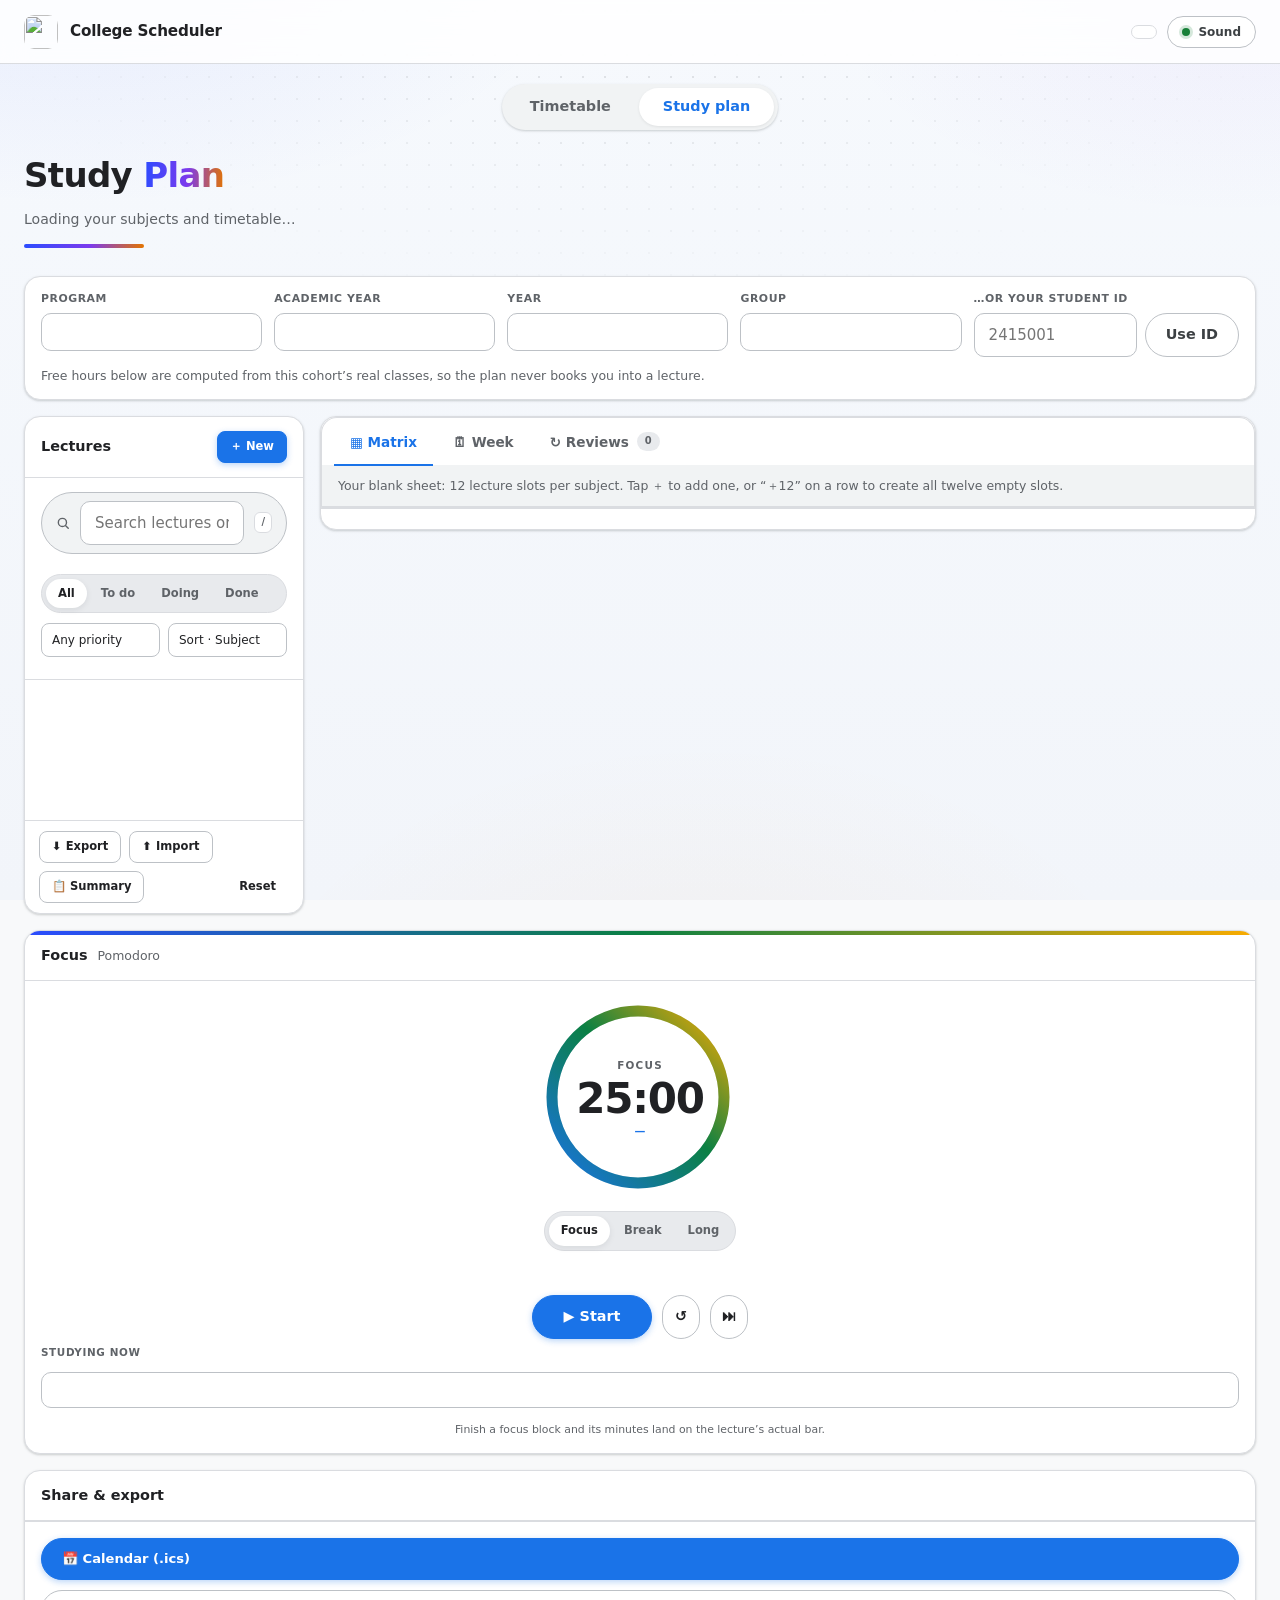
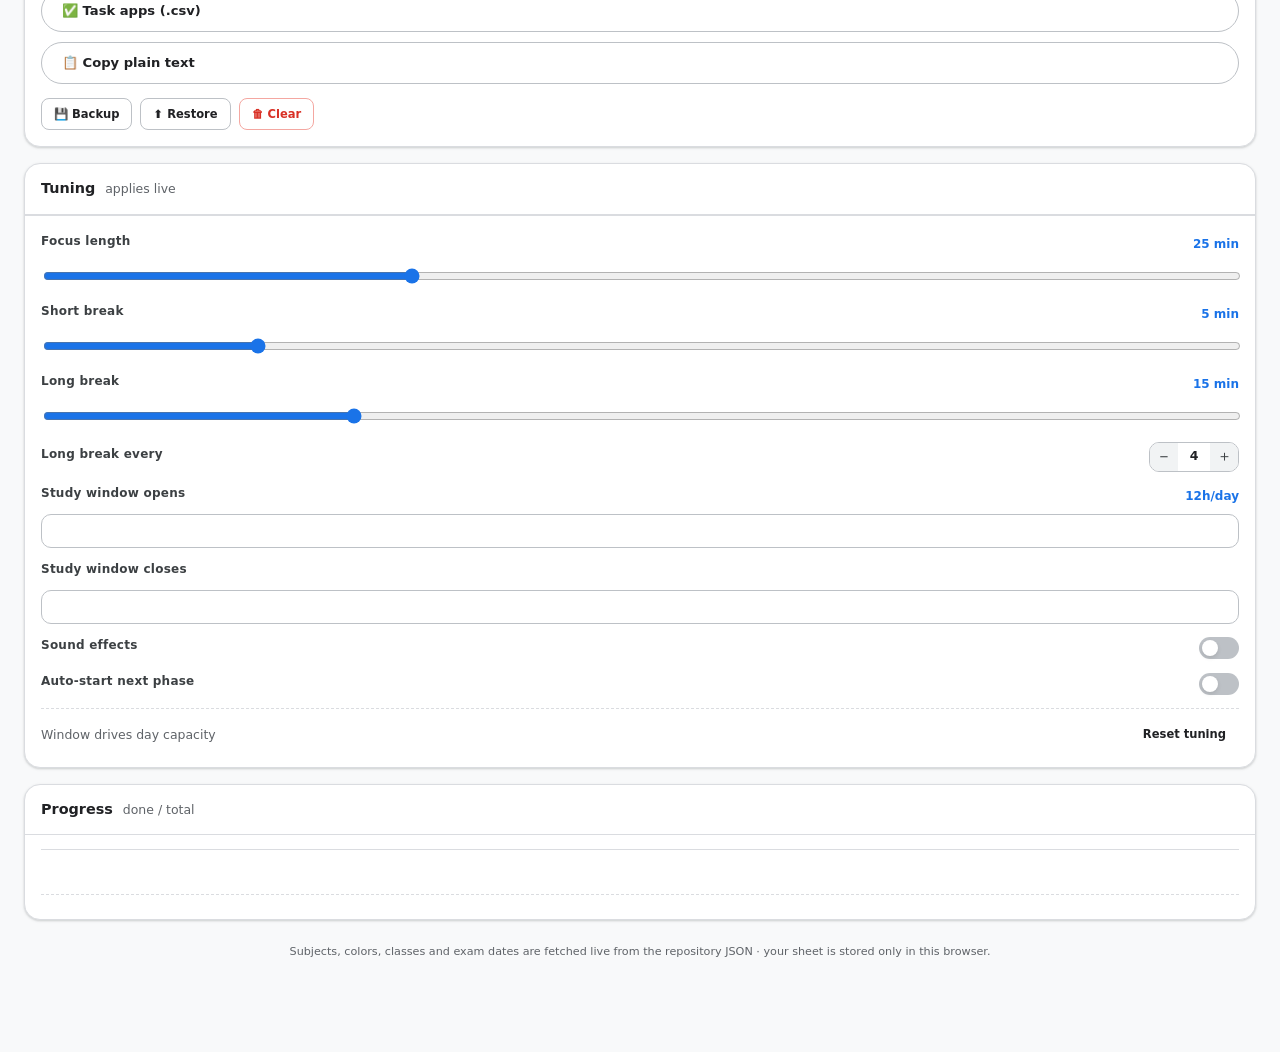
==== commit 9f54a468: "Update study.html" ====
--- a/study.html
+++ b/study.html
@@ -29,12 +29,13 @@
       </div>
     </header>
 
-    <nav class="site-nav study-nav" aria-label="Sections">
-      <a href="index.html">Timetable</a>
-      <a href="study.html" aria-current="page">Study plan</a>
-    </nav>
-
     <main class="s-shell">
+      <!-- Moved inside .s-shell so it isn't hidden behind the fixed .s-topbar -->
+      <nav class="site-nav study-nav" aria-label="Sections">
+        <a href="index.html">Timetable</a>
+        <a href="study.html" aria-current="page">Study plan</a>
+      </nav>
+
       <section class="s-hero rise d1" aria-label="Plan overview">
         <div class="s-hero-title">
           <h1>Study <em>Plan</em></h1>
--- a/assets/css/main.css
+++ b/assets/css/main.css
@@ -119,7 +119,7 @@
   overflow-wrap: anywhere;
 }
 
-/* Sticky Centered Navigation */
+/* Navigation Switch - Dropped into normal flow so it sits below the title and doesn't overlay */
 .site-nav {
   display: flex;
   justify-content: center;
@@ -130,12 +130,6 @@
   border-radius: 999px;
   width: fit-content;
   box-shadow: var(--shadow);
-  position: sticky;
-  top: 8px;
-  z-index: 100;
-  backdrop-filter: blur(12px);
-  -webkit-backdrop-filter: blur(12px);
-  background: rgba(241, 243, 244, 0.9);
 }
 
 .site-nav a {
@@ -170,7 +164,35 @@
   overflow: hidden; clip: rect(0, 0, 0, 0); white-space: nowrap; border: 0;
 }
 
-@media (max-width: 600px) {
-  .app-shell { padding-top: 12px; }
-  .site-nav a { padding: 8px 16px; font-size: 0.85rem; }
+/* Mobile Adjustments: Remove outer container padding to eliminate claustrophobic double-margins */
+@media (max-width: 640px) {
+  .app-shell { 
+    padding-top: 12px; 
+    padding-left: 0; 
+    padding-right: 0; 
+  }
+  
+  .topbar {
+    padding-left: 16px;
+    padding-right: 16px;
+  }
+  
+  .site-nav {
+    margin-left: 16px;
+    margin-right: 16px;
+    width: calc(100% - 32px);
+    box-sizing: border-box;
+  }
+  
+  .site-nav a { 
+    padding: 8px 16px; 
+    font-size: 0.85rem; 
+    flex: 1;
+    text-align: center;
+  }
+  
+  .footer {
+    padding-left: 16px;
+    padding-right: 16px;
+  }
 }
--- a/assets/css/components.css
+++ b/assets/css/components.css
@@ -15,7 +15,6 @@
   padding: 20px;
 }
 
-/* Segmented Control (The 3 Lookup Modes) */
 .segmented {
   display: flex;
   gap: 4px;
@@ -93,7 +92,7 @@
   background: transparent;
   color: var(--text);
   font: inherit;
-  font-size: 16px; /* prevents iOS zoom */
+  font-size: 16px; 
 }
 
 .search-field input::placeholder { color: #80868b; }
@@ -110,7 +109,7 @@
 input:not(.search-field input), select {
   width: 100%;
   min-width: 0;
-  height: 44px; /* Touch-friendly */
+  height: 44px; 
   border: 1px solid var(--line-strong);
   border-radius: 10px;
   background: var(--surface);
@@ -398,29 +397,34 @@
   .workspace-header { align-items: flex-start; padding: 14px 16px; }
 }
 
-@media (max-width: 600px) {
-  .lookup-card { padding: 16px; border-radius: 16px; }
+/* Mobile Adjustments: Edge-to-edge cards to maximize usable width */
+@media (max-width: 640px) {
+  .lookup-panel {
+    margin-bottom: 0;
+  }
   
-  /* Mobile Segmented Control Fix */
-  .segmented { padding: 3px; gap: 2px; }
-  .segment {
-    font-size: 0.75rem;
-    padding: 10px 4px;
-    gap: 0;
+  .lookup-card { 
+    padding: 16px; 
+    border-radius: 0; 
+    border-left: 0;
+    border-right: 0;
+    box-shadow: none;
+    width: 100%;
   }
-  .segment-icon { display: none; } /* Hide icons on mobile to prevent overflow */
   
-  .search-field {
-    flex-wrap: wrap;
-    border-radius: 16px;
-    padding: 8px;
-    gap: 8px;
+  .workspace {
+    border-radius: 0;
+    border-left: 0;
+    border-right: 0;
+    box-shadow: none;
   }
-  .search-icon { margin-left: 8px; }
-  .search-field input { flex: 1 1 auto; height: 44px; }
-  .search-field .btn { flex: 1 1 100%; height: 44px; border-radius: 12px; }
+
+  .subscription-card { 
+    margin: 16px; 
+    padding: 14px; 
+    border-radius: 12px;
+  }
   
-  .subscription-card { margin: 16px; padding: 14px; }
   .feed-actions .btn { flex: 1 1 100%; }
   .summary-strip { padding: 12px 16px; }
 }
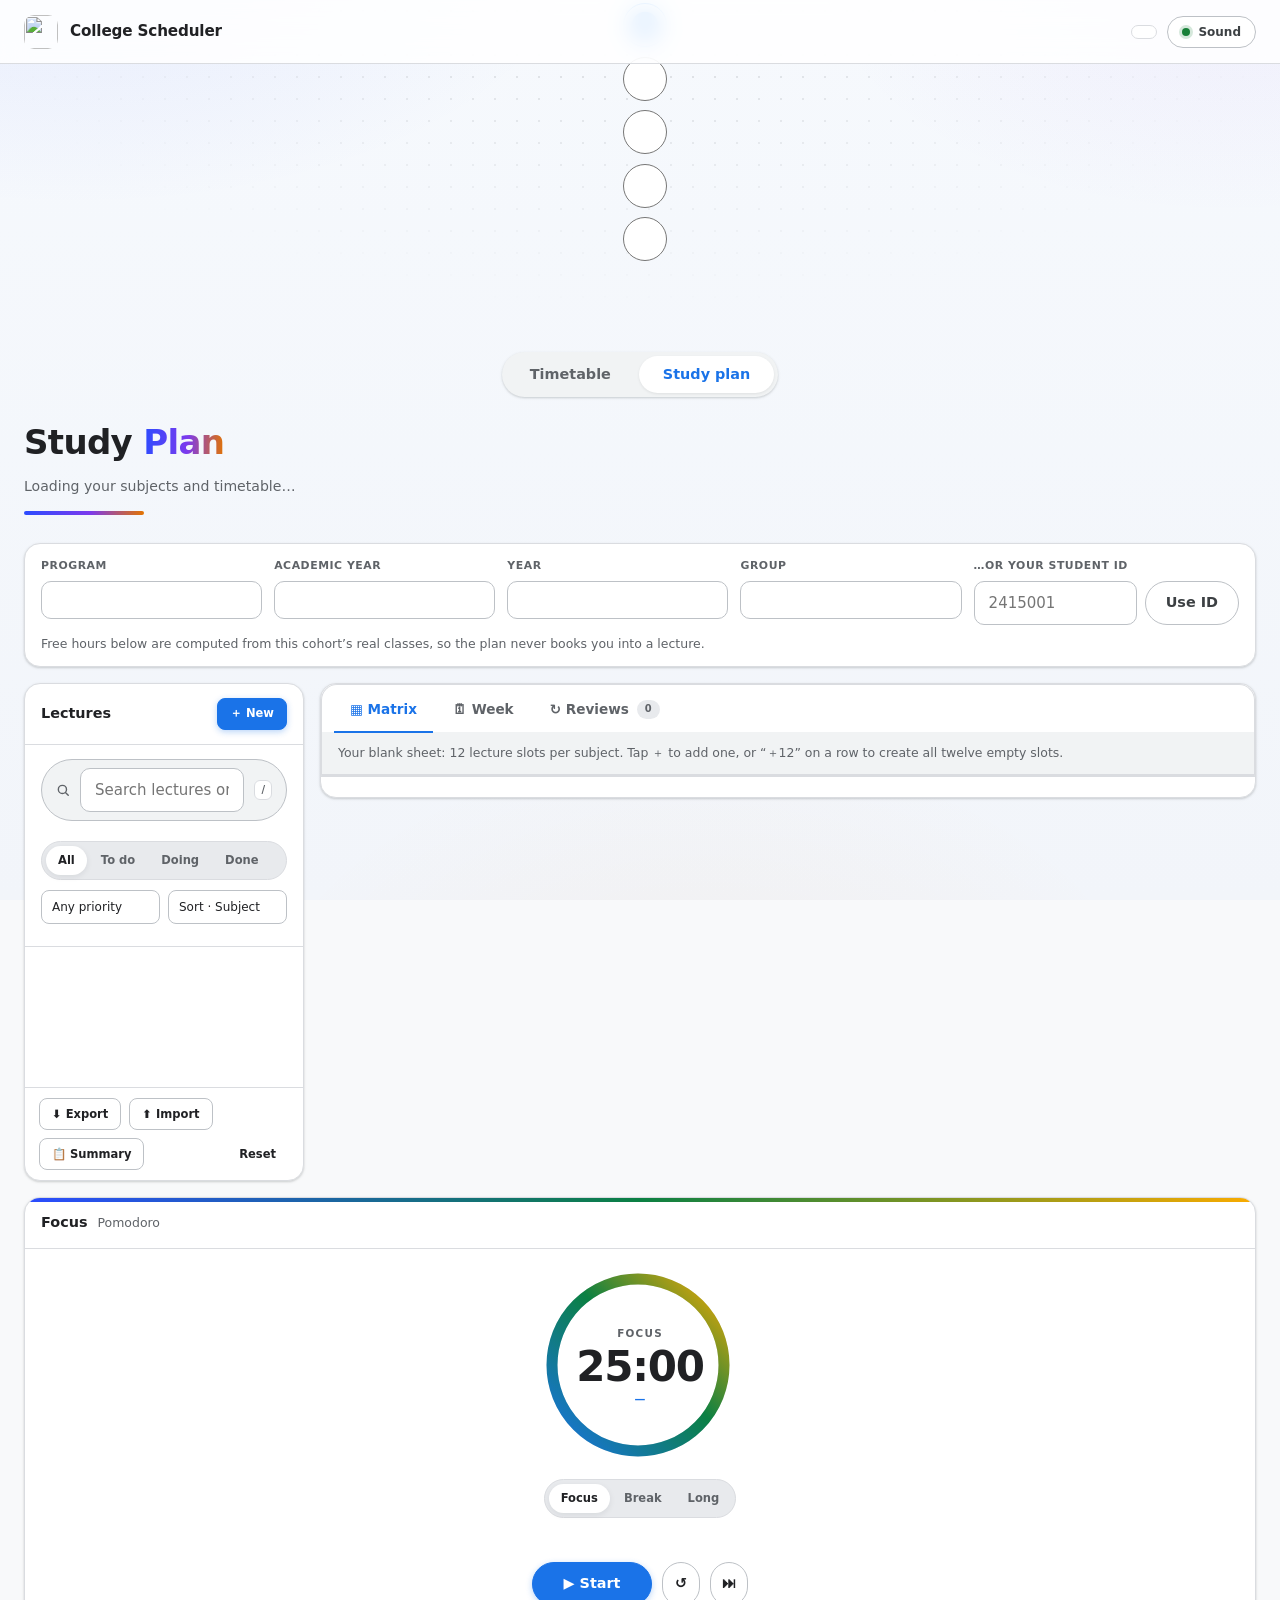
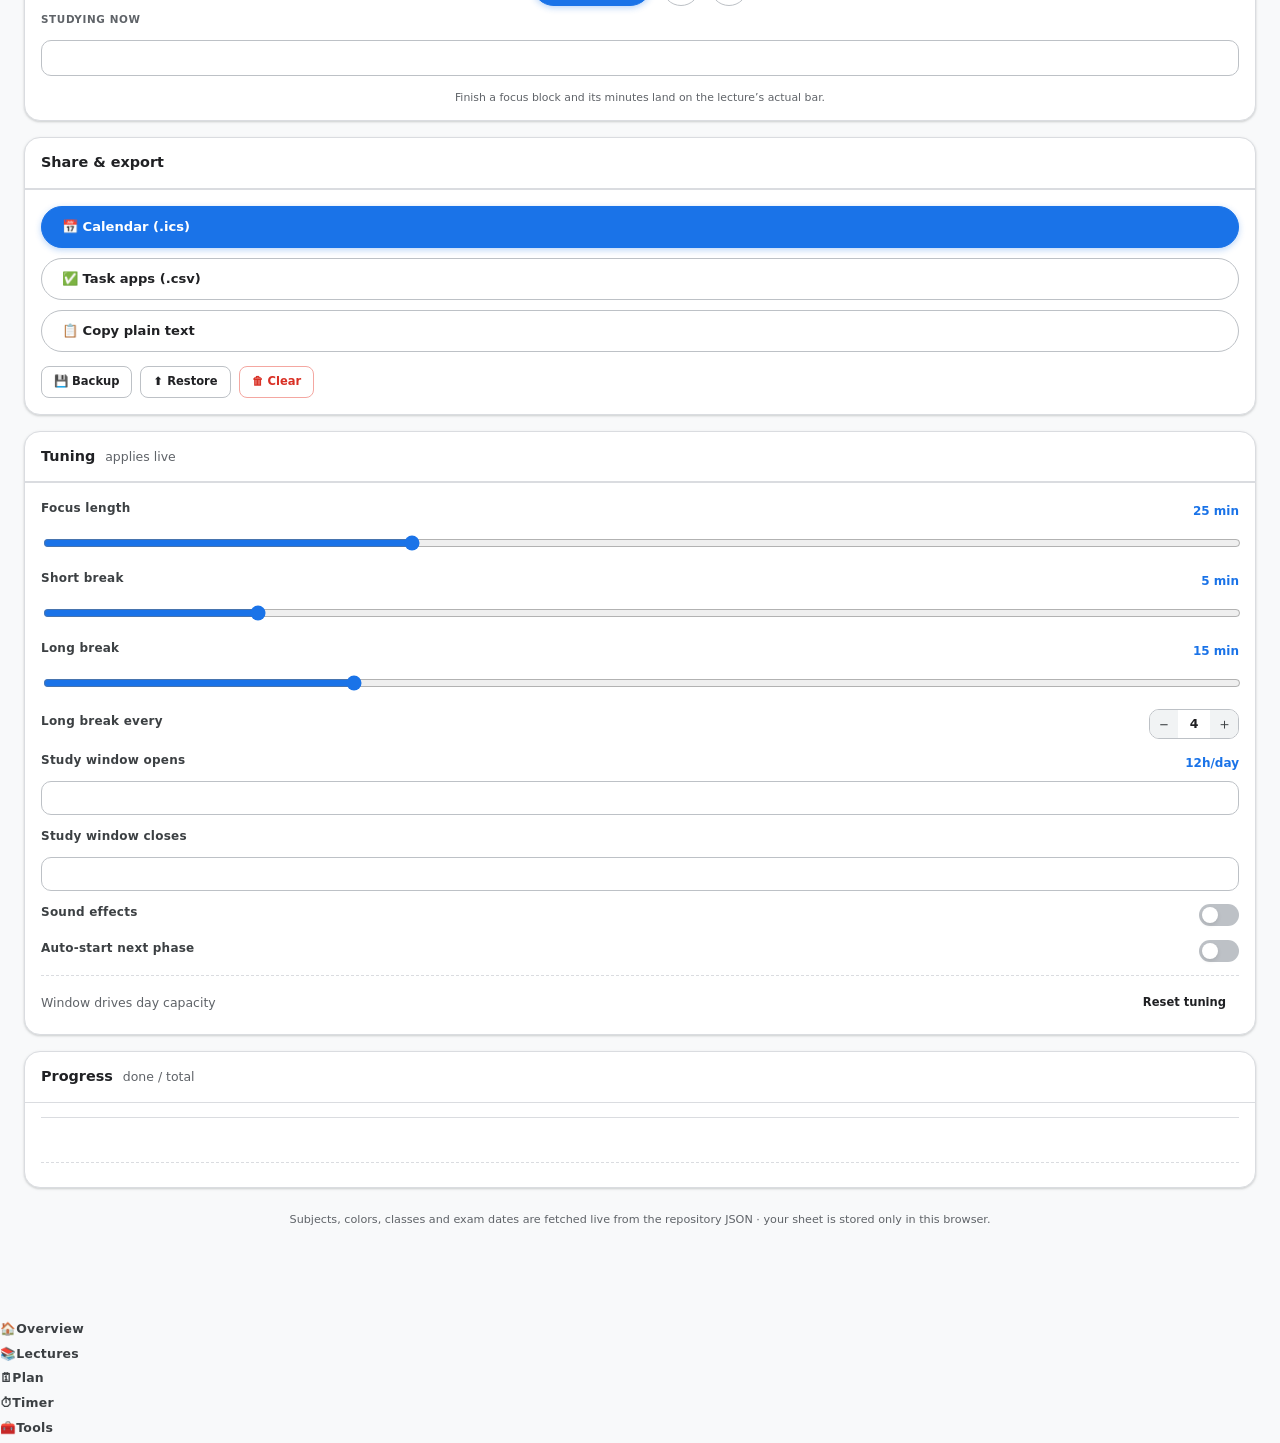
==== commit 9156fec6: "Update study.html" ====
--- a/study.html
+++ b/study.html
@@ -4,7 +4,10 @@
     <meta charset="utf-8" />
     <meta name="viewport" content="width=device-width, initial-scale=1, viewport-fit=cover" />
     <meta name="color-scheme" content="light" />
-    <meta name="description" content="Study plan built from your real timetable: a blank 12-slot lecture sheet per subject, capacity-aware week planner, priorities, spaced reviews, a focus timer, and one-click export to Google Calendar or task apps." />
+    <meta
+      name="description"
+      content="Study plan built from your real timetable: a blank 12-slot lecture sheet per subject, capacity-aware week planner, priorities, spaced reviews, a focus timer, and one-click export to Google Calendar or task apps."
+    />
     <title>Study Plan · College Scheduler</title>
     <link rel="icon" type="image/svg+xml" href="assets/favicon.svg" />
     <link rel="apple-touch-icon" href="assets/favicon.svg" />
@@ -14,6 +17,12 @@
     <link rel="stylesheet" href="assets/css/study.css" />
   </head>
   <body class="study-body">
+    <input class="mt-input" type="radio" name="mobile-tab" id="mt-overview" checked />
+    <input class="mt-input" type="radio" name="mobile-tab" id="mt-lectures" />
+    <input class="mt-input" type="radio" name="mobile-tab" id="mt-plan" />
+    <input class="mt-input" type="radio" name="mobile-tab" id="mt-timer" />
+    <input class="mt-input" type="radio" name="mobile-tab" id="mt-tools" />
+
     <div class="s-bg" aria-hidden="true"></div>
 
     <header class="s-topbar">
@@ -30,13 +39,12 @@
     </header>
 
     <main class="s-shell">
-      <!-- Moved inside .s-shell so it isn't hidden behind the fixed .s-topbar -->
       <nav class="site-nav study-nav" aria-label="Sections">
         <a href="index.html">Timetable</a>
         <a href="study.html" aria-current="page">Study plan</a>
       </nav>
 
-      <section class="s-hero rise d1" aria-label="Plan overview">
+      <section class="s-hero rise d1" data-mtab="overview" aria-label="Plan overview">
         <div class="s-hero-title">
           <h1>Study <em>Plan</em></h1>
           <p id="s-hero-sub">Loading your subjects and timetable…</p>
@@ -46,9 +54,9 @@
         <div class="s-stats" id="s-stats"></div>
       </section>
 
-      <section id="s-welcome" class="rise d2" hidden aria-label="Getting started"></section>
-
-      <section class="panel s-cohort rise d2" aria-label="Cohort">
+      <section id="s-welcome" class="rise d2" data-mtab="overview" hidden aria-label="Getting started"></section>
+
+      <section class="panel s-cohort rise d2" data-mtab="overview" aria-label="Cohort">
         <div class="s-cohort-grid">
           <div class="field"><label for="c-program">Program</label><select id="c-program"></select></div>
           <div class="field"><label for="c-year">Academic year</label><select id="c-year"></select></div>
@@ -66,7 +74,7 @@
       </section>
 
       <div class="s-work">
-        <aside class="panel s-lib rise d3" aria-label="Lecture library">
+        <aside class="panel s-lib rise d3" data-mtab="lectures" aria-label="Lecture library">
           <div class="panel-h">
             <h2>Lectures</h2><span class="hint" id="lib-count"></span>
             <span class="grow"></span>
@@ -112,7 +120,7 @@
           </div>
         </aside>
 
-        <section class="panel s-canvas rise d4" aria-label="Plan views">
+        <section class="panel s-canvas rise d4" data-mtab="plan" aria-label="Plan views">
           <div class="s-tabs" role="tablist" aria-label="Study views">
             <button class="s-tab" type="button" role="tab" data-action="tab" data-v="matrix" aria-selected="true">▦ Matrix</button>
             <button class="s-tab" type="button" role="tab" data-action="tab" data-v="week" aria-selected="false">🗓 Week</button>
@@ -153,7 +161,7 @@
         </section>
 
         <div class="s-rail rise d5">
-          <section class="panel s-focus" aria-label="Focus timer">
+          <section class="panel s-focus" data-mtab="timer" aria-label="Focus timer">
             <div class="panel-h"><h2>Focus</h2><span class="hint">Pomodoro</span></div>
             <div class="s-timer-zone">
               <div class="s-ring">
@@ -186,7 +194,7 @@
             <div class="s-focus-log" id="focus-log">Finish a focus block and its minutes land on the lecture’s actual bar.</div>
           </section>
 
-          <section class="panel s-export" aria-label="Share and export">
+          <section class="panel s-export" data-mtab="tools" aria-label="Share and export">
             <div class="panel-h"><h2>Share &amp; export</h2></div>
             <div class="panel-b s-export-b">
               <button class="btn primary s-export-btn" type="button" data-action="export-ics">📅 Calendar (.ics)</button>
@@ -201,7 +209,7 @@
             </div>
           </section>
 
-          <section class="panel" aria-label="Live tuning">
+          <section class="panel s-tuning" data-mtab="tools" aria-label="Live tuning">
             <div class="panel-h"><h2>Tuning</h2><span class="hint">applies live</span></div>
             <div class="panel-b s-tune">
               <div class="tune-row"><label for="t-focus">Focus length</label><output id="o-focus">25 min</output>
@@ -225,15 +233,23 @@
             </div>
           </section>
 
-          <section class="panel" aria-label="Subject progress">
+          <section class="panel s-progress" data-mtab="tools" aria-label="Subject progress">
             <div class="panel-h"><h2>Progress</h2><span class="hint">done / total</span></div>
             <div class="panel-b"><div class="s-prog" id="prog-list"></div><div class="s-prog-total" id="prog-total"></div></div>
           </section>
         </div>
       </div>
 
-      <p class="s-foot rise d5">Subjects, colors, classes and exam dates are fetched live from the repository JSON · your sheet is stored only in this browser.</p>
+      <p class="s-foot rise d5" data-mtab="overview">Subjects, colors, classes and exam dates are fetched live from the repository JSON · your sheet is stored only in this browser.</p>
     </main>
+
+    <nav class="m-tabs" aria-label="Study sections">
+      <label for="mt-overview"><span class="m-ico" aria-hidden="true">🏠</span><span>Overview</span></label>
+      <label for="mt-lectures"><span class="m-ico" aria-hidden="true">📚</span><span>Lectures</span></label>
+      <label for="mt-plan"><span class="m-ico" aria-hidden="true">🗓</span><span>Plan</span></label>
+      <label for="mt-timer"><span class="m-ico" aria-hidden="true">⏱</span><span>Timer</span></label>
+      <label for="mt-tools"><span class="m-ico" aria-hidden="true">🧰</span><span>Tools</span></label>
+    </nav>
 
     <div class="s-scrim" id="scrim" hidden></div>
     <aside class="s-drawer" id="drawer" role="dialog" aria-modal="true" aria-labelledby="drawer-title" hidden></aside>
--- a/assets/css/components.css
+++ b/assets/css/components.css
@@ -19,7 +19,7 @@
   display: flex;
   gap: 4px;
   width: 100%;
-  max-width: 480px;
+  max-width: 540px; /* Increased to accommodate 3 buttons comfortably */
   margin: 0 auto 20px;
   padding: 4px;
   background: var(--surface-2);
@@ -55,6 +55,25 @@
   box-shadow: 0 1px 3px rgba(0,0,0,0.08);
 }
 
+/* Mobile Fix: Prevents the 3 buttons from going off-screen by stacking icon & text */
+@media (max-width: 520px) {
+  .segmented {
+    border-radius: 16px;
+    max-width: 100%;
+  }
+  .segment {
+    border-radius: 12px;
+    white-space: normal;
+    font-size: 0.82rem;
+    padding: 10px 6px;
+    gap: 4px;
+    flex-direction: column;
+  }
+  .segment-icon {
+    font-size: 1.2rem;
+  }
+}
+
 .lookup-form {
   display: grid;
   grid-template-columns: minmax(0, 1fr);
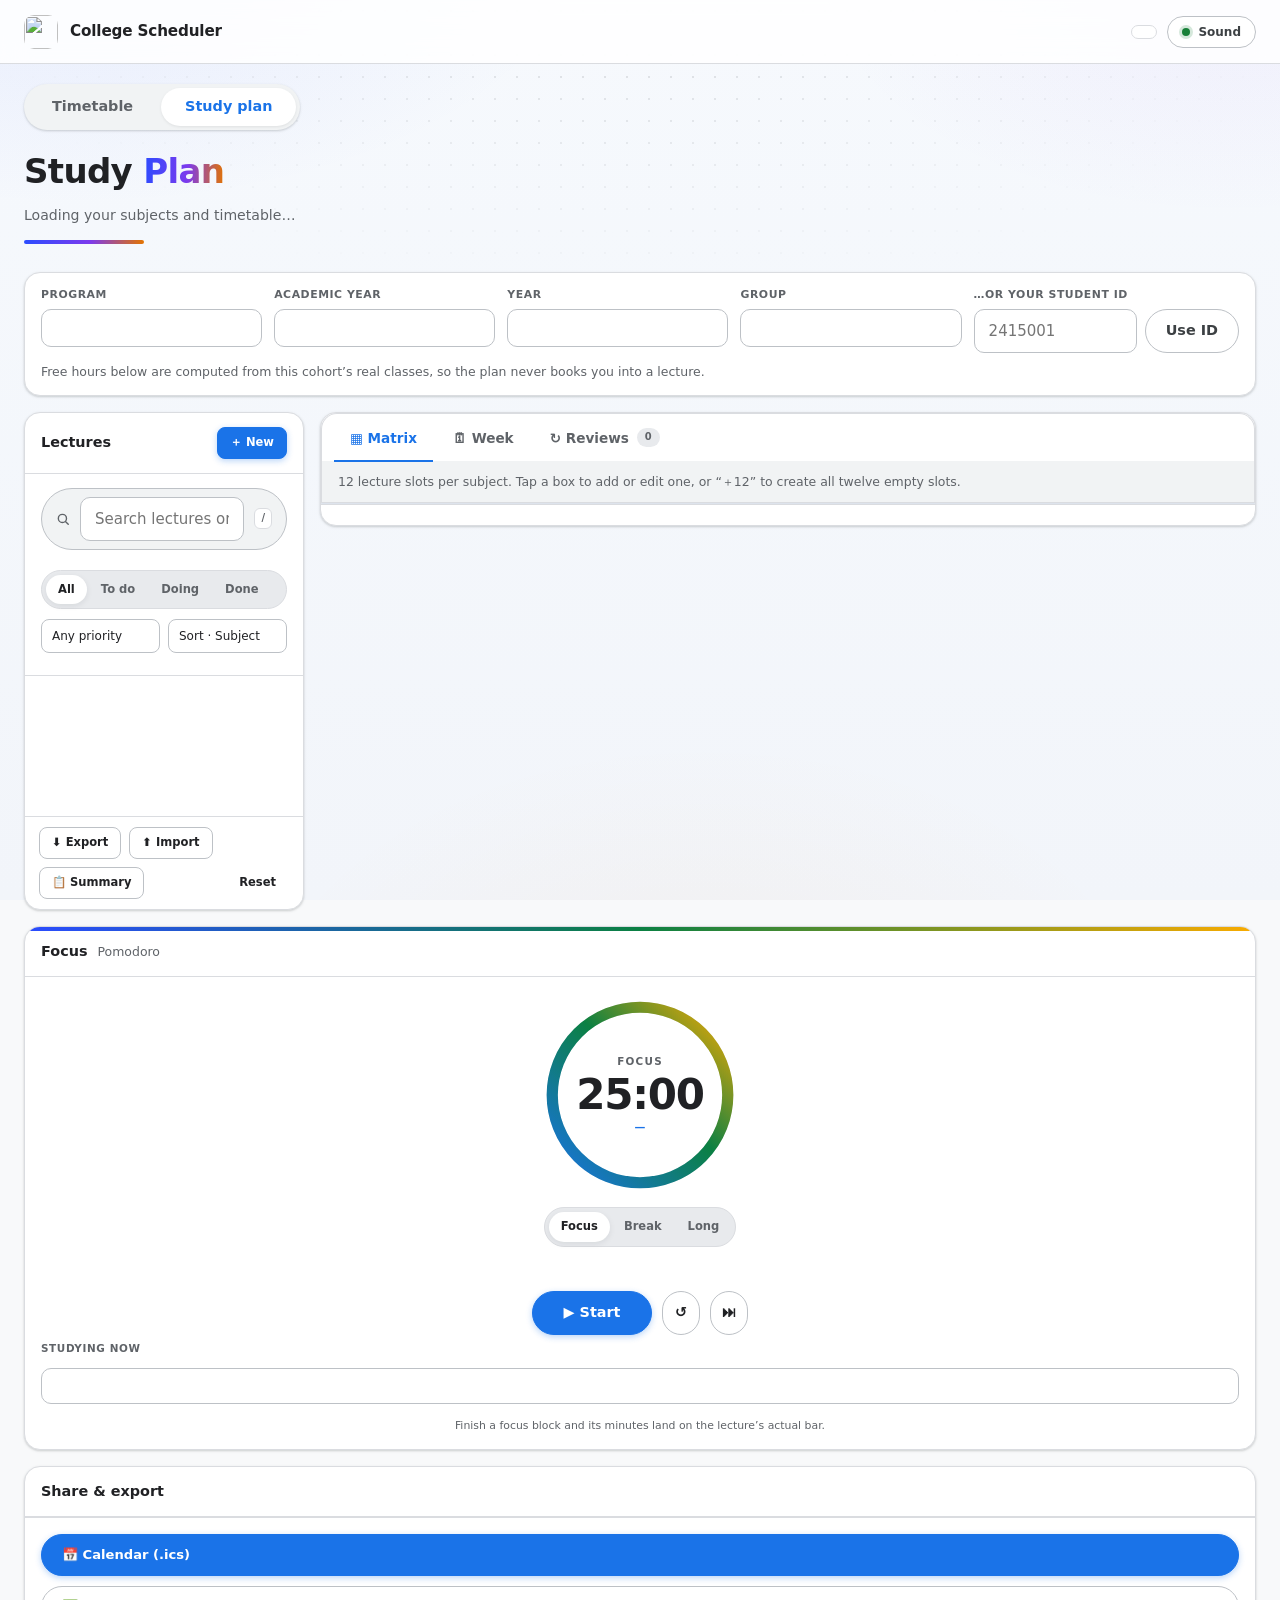
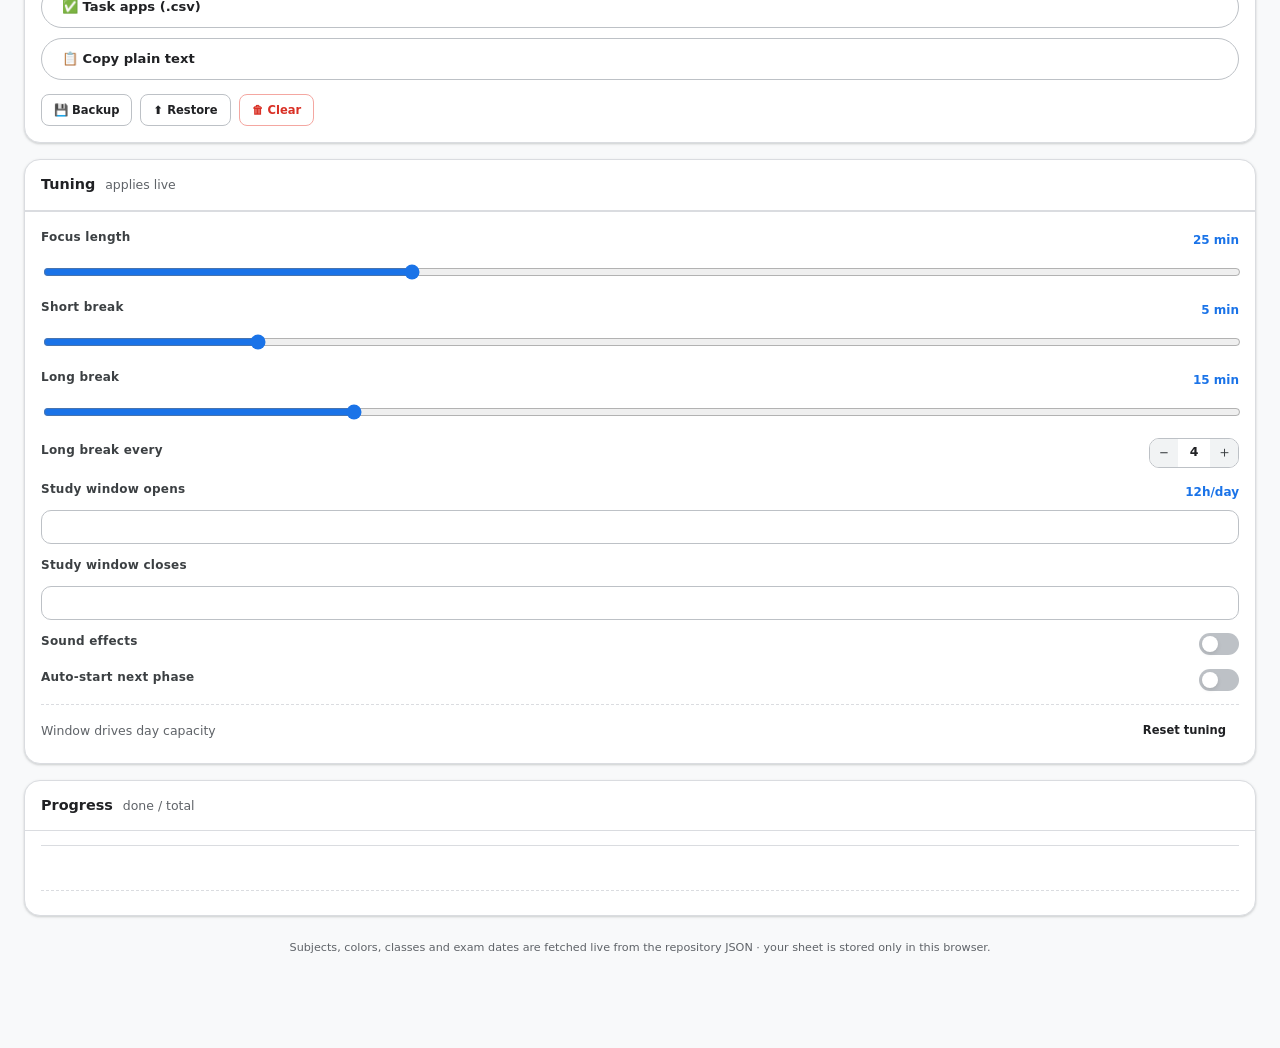
==== commit cd689b4b: "Update study.html" ====
--- a/study.html
+++ b/study.html
@@ -17,11 +17,11 @@
     <link rel="stylesheet" href="assets/css/study.css" />
   </head>
   <body class="study-body">
-    <input class="mt-input" type="radio" name="mobile-tab" id="mt-overview" checked />
+    <!-- Mobile section radios: 4 tabs, no JS needed -->
+    <input class="mt-input" type="radio" name="mobile-tab" id="mt-plan" checked />
     <input class="mt-input" type="radio" name="mobile-tab" id="mt-lectures" />
-    <input class="mt-input" type="radio" name="mobile-tab" id="mt-plan" />
-    <input class="mt-input" type="radio" name="mobile-tab" id="mt-timer" />
-    <input class="mt-input" type="radio" name="mobile-tab" id="mt-tools" />
+    <input class="mt-input" type="radio" name="mobile-tab" id="mt-focus" />
+    <input class="mt-input" type="radio" name="mobile-tab" id="mt-more" />
 
     <div class="s-bg" aria-hidden="true"></div>
 
@@ -44,7 +44,8 @@
         <a href="study.html" aria-current="page">Study plan</a>
       </nav>
 
-      <section class="s-hero rise d1" data-mtab="overview" aria-label="Plan overview">
+      <!-- PLAN tab: glanceable stats + cohort + the grid/week/reviews -->
+      <section class="s-hero rise d1" data-mtab="plan" aria-label="Plan overview">
         <div class="s-hero-title">
           <h1>Study <em>Plan</em></h1>
           <p id="s-hero-sub">Loading your subjects and timetable…</p>
@@ -54,9 +55,9 @@
         <div class="s-stats" id="s-stats"></div>
       </section>
 
-      <section id="s-welcome" class="rise d2" data-mtab="overview" hidden aria-label="Getting started"></section>
-
-      <section class="panel s-cohort rise d2" data-mtab="overview" aria-label="Cohort">
+      <section id="s-welcome" class="rise d2" data-mtab="plan" hidden aria-label="Getting started"></section>
+
+      <section class="panel s-cohort rise d2" data-mtab="plan" aria-label="Cohort">
         <div class="s-cohort-grid">
           <div class="field"><label for="c-program">Program</label><select id="c-program"></select></div>
           <div class="field"><label for="c-year">Academic year</label><select id="c-year"></select></div>
@@ -74,6 +75,7 @@
       </section>
 
       <div class="s-work">
+        <!-- LECTURES tab -->
         <aside class="panel s-lib rise d3" data-mtab="lectures" aria-label="Lecture library">
           <div class="panel-h">
             <h2>Lectures</h2><span class="hint" id="lib-count"></span>
@@ -120,6 +122,7 @@
           </div>
         </aside>
 
+        <!-- PLAN tab: the grid (matrix becomes subject+tiles on mobile) -->
         <section class="panel s-canvas rise d4" data-mtab="plan" aria-label="Plan views">
           <div class="s-tabs" role="tablist" aria-label="Study views">
             <button class="s-tab" type="button" role="tab" data-action="tab" data-v="matrix" aria-selected="true">▦ Matrix</button>
@@ -128,7 +131,7 @@
           </div>
 
           <div id="view-matrix">
-            <div class="s-viewbar"><span class="hint">Your blank sheet: 12 lecture slots per subject. Tap ＋ to add one, or “＋12” on a row to create all twelve empty slots.</span></div>
+            <div class="s-viewbar"><span class="hint">12 lecture slots per subject. Tap a box to add or edit one, or “＋12” to create all twelve empty slots.</span></div>
             <div class="s-matrix-wrap"><table class="s-matrix" id="matrix-table"></table></div>
             <div class="s-matrix-note" id="matrix-note"></div>
           </div>
@@ -161,7 +164,8 @@
         </section>
 
         <div class="s-rail rise d5">
-          <section class="panel s-focus" data-mtab="timer" aria-label="Focus timer">
+          <!-- FOCUS tab -->
+          <section class="panel s-focus" data-mtab="focus" aria-label="Focus timer">
             <div class="panel-h"><h2>Focus</h2><span class="hint">Pomodoro</span></div>
             <div class="s-timer-zone">
               <div class="s-ring">
@@ -194,7 +198,8 @@
             <div class="s-focus-log" id="focus-log">Finish a focus block and its minutes land on the lecture’s actual bar.</div>
           </section>
 
-          <section class="panel s-export" data-mtab="tools" aria-label="Share and export">
+          <!-- MORE tab -->
+          <section class="panel s-export" data-mtab="more" aria-label="Share and export">
             <div class="panel-h"><h2>Share &amp; export</h2></div>
             <div class="panel-b s-export-b">
               <button class="btn primary s-export-btn" type="button" data-action="export-ics">📅 Calendar (.ics)</button>
@@ -209,7 +214,7 @@
             </div>
           </section>
 
-          <section class="panel s-tuning" data-mtab="tools" aria-label="Live tuning">
+          <section class="panel s-tuning" data-mtab="more" aria-label="Live tuning">
             <div class="panel-h"><h2>Tuning</h2><span class="hint">applies live</span></div>
             <div class="panel-b s-tune">
               <div class="tune-row"><label for="t-focus">Focus length</label><output id="o-focus">25 min</output>
@@ -233,22 +238,21 @@
             </div>
           </section>
 
-          <section class="panel s-progress" data-mtab="tools" aria-label="Subject progress">
+          <section class="panel s-progress" data-mtab="more" aria-label="Subject progress">
             <div class="panel-h"><h2>Progress</h2><span class="hint">done / total</span></div>
             <div class="panel-b"><div class="s-prog" id="prog-list"></div><div class="s-prog-total" id="prog-total"></div></div>
           </section>
         </div>
       </div>
 
-      <p class="s-foot rise d5" data-mtab="overview">Subjects, colors, classes and exam dates are fetched live from the repository JSON · your sheet is stored only in this browser.</p>
+      <p class="s-foot rise d5" data-mtab="more">Subjects, colors, classes and exam dates are fetched live from the repository JSON · your sheet is stored only in this browser.</p>
     </main>
 
     <nav class="m-tabs" aria-label="Study sections">
-      <label for="mt-overview"><span class="m-ico" aria-hidden="true">🏠</span><span>Overview</span></label>
+      <label for="mt-plan"><span class="m-ico" aria-hidden="true">🗓</span><span>Plan</span></label>
       <label for="mt-lectures"><span class="m-ico" aria-hidden="true">📚</span><span>Lectures</span></label>
-      <label for="mt-plan"><span class="m-ico" aria-hidden="true">🗓</span><span>Plan</span></label>
-      <label for="mt-timer"><span class="m-ico" aria-hidden="true">⏱</span><span>Timer</span></label>
-      <label for="mt-tools"><span class="m-ico" aria-hidden="true">🧰</span><span>Tools</span></label>
+      <label for="mt-focus"><span class="m-ico" aria-hidden="true">⏱</span><span>Focus</span></label>
+      <label for="mt-more"><span class="m-ico" aria-hidden="true">⚙️</span><span>More</span></label>
     </nav>
 
     <div class="s-scrim" id="scrim" hidden></div>
--- a/assets/css/study.css
+++ b/assets/css/study.css
@@ -1,15 +1,22 @@
-/* Study Plan Dashboard - Matching the "Flare" Design System */
-
-:root { 
-  --s-top: 64px; 
-  --wash1: #2b4cff; 
-  --wash2: #7c3aed; 
-  --wash3: #e37400; 
+/* Study Plan Dashboard — matrix rebuilt on the canonical frozen-column recipe,
+   mobile tabbed shell preserved. Desktop layout unchanged. */
+
+:root {
+  --s-top: 64px;
+  --wash1: #2b4cff;
+  --wash2: #7c3aed;
+  --wash3: #e37400;
+  /* matrix palette */
+  --mx-line: #dde3ec;
+  --mx-line-strong: #cdd5e1;
+  --mx-head: #f7f9fc;
+  --mx-zebra: #fbfcfe;
+  --mx-hover: #f3f7ff;
 }
 
 .study-body { background: var(--bg, #eef1f6); }
 
-.s-bg { 
+.s-bg {
   position: fixed; inset: 0; z-index: -1; pointer-events: none;
   background:
     radial-gradient(820px 420px at 6% -6%, color-mix(in srgb, var(--wash1) 8%, transparent), transparent 62%),
@@ -17,10 +24,9 @@
     radial-gradient(760px 520px at 55% 118%, color-mix(in srgb, var(--wash3) 5%, transparent), transparent 62%),
     linear-gradient(180deg, #f6f9fd, #f2f5fa);
 }
-
-.s-bg::after { 
+.s-bg::after {
   content: ""; position: absolute; inset: 0; opacity: .4;
-  background-image: radial-gradient(var(--line-strong, #cdd5e1) 1px, transparent 1.3px); 
+  background-image: radial-gradient(var(--line-strong, #cdd5e1) 1px, transparent 1.3px);
   background-size: 22px 22px;
   -webkit-mask-image: radial-gradient(900px 460px at 50% -4%, #000 26%, transparent 76%);
           mask-image: radial-gradient(900px 460px at 50% -4%, #000 26%, transparent 76%);
@@ -37,11 +43,14 @@
 .hint { color: var(--muted, #6b7888); font-size: .78rem; margin: 0; }
 .unset { color: var(--muted, #6b7888); font-style: italic; }
 
-/* Top Navigation Bar */
-.s-topbar { 
+.mt-input { position: absolute; width: 1px; height: 1px; opacity: 0; pointer-events: none; }
+.m-tabs { display: none; }
+
+/* Top bar */
+.s-topbar {
   position: fixed; top: 0; left: 0; right: 0; height: var(--s-top); z-index: 50;
   display: flex; align-items: center; gap: 16px; padding: 0 clamp(16px, 2.4vw, 24px);
-  background: rgba(255,255,255,.85); backdrop-filter: blur(12px); border-bottom: 1px solid var(--line, #dde3ec); 
+  background: rgba(255,255,255,.85); backdrop-filter: blur(12px); border-bottom: 1px solid var(--line, #dde3ec);
 }
 .s-brand { display: flex; align-items: center; gap: 12px; text-decoration: none; color: inherit; min-width: 0; }
 .s-brand img { width: 34px; height: 34px; border-radius: 10px; }
@@ -50,65 +59,41 @@
 
 .s-nav { display: flex; gap: 4px; overflow-x: auto; scrollbar-width: none; }
 .s-nav::-webkit-scrollbar { display: none; }
-.s-nav a { 
-  text-decoration: none; color: var(--muted, #6b7888); font-weight: 700; font-size: .82rem; 
-  padding: 8px 14px; border-radius: 999px; white-space: nowrap; transition: all 0.2s ease;
-}
+.s-nav a { text-decoration: none; color: var(--muted, #6b7888); font-weight: 700; font-size: .82rem; padding: 8px 14px; border-radius: 999px; white-space: nowrap; transition: all 0.2s ease; }
 .s-nav a:hover { background: var(--surface-2, #f7f9fc); color: var(--text, #16202c); }
-.s-nav a[aria-current="page"] { 
-  background: var(--accent, #2b4cff); color: #fff; 
-  box-shadow: 0 4px 12px -4px color-mix(in srgb, var(--accent, #2b4cff) 60%, transparent); 
-}
+.s-nav a[aria-current="page"] { background: var(--accent, #2b4cff); color: #fff; box-shadow: 0 4px 12px -4px color-mix(in srgb, var(--accent, #2b4cff) 60%, transparent); }
 
 .s-top-right { margin-left: auto; display: flex; align-items: center; gap: 10px; }
-.s-date { 
-  font-size: .75rem; color: var(--text-2, #3a4757); background: var(--surface, #fff); 
-  border: 1px solid var(--line, #dde3ec); padding: 6px 12px; border-radius: 999px; white-space: nowrap; font-weight: 600;
-}
-.s-sound { 
-  display: inline-flex; align-items: center; gap: 8px; border: 1px solid var(--line-strong, #cdd5e1); 
-  background: var(--surface, #fff); border-radius: 999px; padding: 6px 14px; font: inherit; 
-  font-size: .75rem; font-weight: 700; cursor: pointer; color: var(--text-2, #3a4757); transition: all 0.2s ease;
-}
+.s-date { font-size: .75rem; color: var(--text-2, #3a4757); background: var(--surface, #fff); border: 1px solid var(--line, #dde3ec); padding: 6px 12px; border-radius: 999px; white-space: nowrap; font-weight: 600; }
+.s-sound { display: inline-flex; align-items: center; gap: 8px; border: 1px solid var(--line-strong, #cdd5e1); background: var(--surface, #fff); border-radius: 999px; padding: 6px 14px; font: inherit; font-size: .75rem; font-weight: 700; cursor: pointer; color: var(--text-2, #3a4757); transition: all 0.2s ease; }
 .s-sound:hover { border-color: var(--accent, #2b4cff); color: var(--accent, #2b4cff); }
 .s-sound .dot { width: 8px; height: 8px; border-radius: 50%; background: #188038; box-shadow: 0 0 0 3px rgba(24,128,56,.18); }
 .s-sound[aria-pressed="false"] { color: var(--muted, #6b7888); }
 .s-sound[aria-pressed="false"] .dot { background: var(--line-strong, #cdd5e1); box-shadow: none; }
 
-/* Main Shell & Animations */
+/* Shell + animations */
 .s-shell { max-width: 1560px; margin: 0 auto; padding: calc(var(--s-top) + 20px) clamp(16px, 2.2vw, 24px) 80px; }
+.study-nav { margin: 0 0 16px; }
 .rise { opacity: 0; transform: translateY(12px); animation: s-rise .55s cubic-bezier(.22,.61,.36,1) forwards; }
 @keyframes s-rise { to { opacity: 1; transform: none; } }
 .d1{animation-delay:.05s}.d2{animation-delay:.12s}.d3{animation-delay:.2s}.d4{animation-delay:.28s}.d5{animation-delay:.36s}
 
-/* Hero Section */
+/* Hero */
 .s-hero { display: flex; flex-wrap: wrap; gap: 16px; margin-bottom: 16px; }
 .s-hero-title { flex: 1 1 300px; min-width: 260px; display: flex; flex-direction: column; justify-content: center; }
 .s-hero-title h1 { margin: 0; font-size: clamp(26px, 3vw, 34px); letter-spacing: -.02em; font-weight: 800; }
-.s-hero-title h1 em { 
-  font-style: normal; 
-  background: linear-gradient(92deg, var(--wash1), var(--wash2) 55%, var(--wash3)); 
-  -webkit-background-clip: text; background-clip: text; color: transparent; 
-}
+.s-hero-title h1 em { font-style: normal; background: linear-gradient(92deg, var(--wash1), var(--wash2) 55%, var(--wash3)); -webkit-background-clip: text; background-clip: text; color: transparent; }
 .s-hero-title p { margin: 8px 0 0; color: var(--muted, #6b7888); font-size: .88rem; max-width: 56ch; }
 .s-rule { height: 4px; width: 120px; border-radius: 99px; margin-top: 14px; background: linear-gradient(92deg, var(--wash1), var(--wash2) 55%, var(--wash3)); }
 
 .s-exam-chips { display: flex; gap: 8px; flex-wrap: wrap; margin-top: 12px; }
-.s-exam-chip { 
-  display: inline-flex; align-items: center; gap: 8px; border: 1px solid #f4a7a1; 
-  background: #fce8e6; color: #a50e0e; font: inherit; font-size: .72rem; font-weight: 700; 
-  border-radius: 999px; padding: 5px 12px; cursor: pointer; transition: all 0.2s ease;
-}
+.s-exam-chip { display: inline-flex; align-items: center; gap: 8px; border: 1px solid #f4a7a1; background: #fce8e6; color: #a50e0e; font: inherit; font-size: .72rem; font-weight: 700; border-radius: 999px; padding: 5px 12px; cursor: pointer; transition: all 0.2s ease; }
 .s-exam-chip:hover { transform: translateY(-1px); box-shadow: 0 4px 10px -4px rgba(217,48,37,.4); }
 .s-exam-chip .d { background: #a50e0e; color: #fff; border-radius: 99px; padding: 2px 8px; font-size: .66rem; font-weight: 800; }
 
-/* Stats Cards */
+/* Stats */
 .s-stats { display: flex; gap: 14px; flex-wrap: wrap; flex: 2 1 560px; }
-.s-stat { 
-  flex: 1 1 150px; min-width: 150px; background: var(--surface, #fff); border: 1px solid var(--line, #dde3ec); 
-  border-radius: 16px; padding: 14px 18px; box-shadow: var(--shadow, 0 1px 3px rgba(16,24,40,0.08)); 
-  position: relative; overflow: hidden; transition: transform 0.2s ease;
-}
+.s-stat { flex: 1 1 150px; min-width: 150px; background: var(--surface, #fff); border: 1px solid var(--line, #dde3ec); border-radius: 16px; padding: 14px 18px; box-shadow: var(--shadow, 0 1px 3px rgba(16,24,40,0.08)); position: relative; overflow: hidden; transition: transform 0.2s ease; }
 .s-stat:hover { transform: translateY(-2px); }
 .s-stat::before { content: ""; position: absolute; inset: 0 auto 0 0; width: 4px; background: var(--sc, var(--accent, #2b4cff)); }
 .s-stat .lbl { font-size: .66rem; font-weight: 800; letter-spacing: .07em; text-transform: uppercase; color: var(--muted, #6b7888); }
@@ -123,20 +108,16 @@
 .circled path { fill: none; stroke: #f9ab00; stroke-width: 2.6; stroke-linecap: round; stroke-dasharray: 300; stroke-dashoffset: 300; animation: s-draw 1.1s .5s cubic-bezier(.22,.61,.36,1) forwards; }
 @keyframes s-draw { to { stroke-dashoffset: 0; } }
 
-/* Welcome Card */
+/* Welcome */
 .s-welcome { margin-bottom: 16px; }
-.s-welcome-card { 
-  background: linear-gradient(135deg, color-mix(in srgb, var(--wash1) 6%, var(--surface, #fff)), var(--surface, #fff) 55%, color-mix(in srgb, var(--wash3) 5%, var(--surface, #fff))); 
-  border: 1px solid var(--line, #dde3ec); border-left: 5px solid var(--accent, #2b4cff); 
-  border-radius: 16px; padding: 20px 24px; box-shadow: var(--shadow, 0 1px 3px rgba(16,24,40,0.08)); 
-}
+.s-welcome-card { background: linear-gradient(135deg, color-mix(in srgb, var(--wash1) 6%, var(--surface, #fff)), var(--surface, #fff) 55%, color-mix(in srgb, var(--wash3) 5%, var(--surface, #fff))); border: 1px solid var(--line, #dde3ec); border-left: 5px solid var(--accent, #2b4cff); border-radius: 16px; padding: 20px 24px; box-shadow: var(--shadow, 0 1px 3px rgba(16,24,40,0.08)); }
 .s-welcome-card h2 { margin: 0 0 8px; font-size: 1.2rem; letter-spacing: -.01em; font-weight: 800; }
 .s-welcome-card p { margin: 0 0 12px; color: var(--text-2, #3a4757); font-size: .88rem; max-width: 78ch; }
 .s-welcome-steps { margin: 0 0 14px; padding: 0; list-style: none; display: grid; gap: 8px; font-size: .85rem; color: var(--text-2, #3a4757); }
 .s-welcome-steps b { color: var(--accent, #2b4cff); margin-right: 6px; }
 .s-welcome-actions { display: flex; gap: 10px; flex-wrap: wrap; margin-bottom: 10px; }
 
-/* Generic Panels & Buttons */
+/* Panels + buttons */
 .panel { background: var(--surface, #fff); border: 1px solid var(--line, #dde3ec); border-radius: 16px; box-shadow: var(--shadow, 0 1px 3px rgba(16,24,40,0.08)); }
 .panel-h { display: flex; align-items: center; gap: 10px; padding: 14px 16px; border-bottom: 1px solid var(--line, #dde3ec); }
 .panel-h h2 { margin: 0; font-size: .9rem; font-weight: 800; }
@@ -152,7 +133,7 @@
 .seg button { border: 0; background: transparent; color: var(--muted, #6b7888); font: inherit; font-size: .72rem; font-weight: 700; border-radius: 999px; padding: 6px 12px; cursor: pointer; transition: all 0.2s ease; }
 .seg button[aria-pressed="true"] { background: #fff; color: var(--text, #16202c); box-shadow: 0 2px 6px rgba(16,24,40,0.08); }
 
-/* Cohort Selector */
+/* Cohort */
 .s-cohort { padding: 14px 16px; margin-bottom: 16px; }
 .s-cohort-grid { display: grid; grid-template-columns: repeat(4, minmax(0,1fr)) minmax(180px, 1.2fr); gap: 12px; }
 @media (max-width: 980px) { .s-cohort-grid { grid-template-columns: repeat(2, minmax(0,1fr)); } }
@@ -164,12 +145,12 @@
 .s-id-row input { flex: 1; min-width: 0; }
 .s-cohort .hint { margin-top: 10px; }
 
-/* Workspace Layout */
+/* Workspace */
 .s-work { display: grid; gap: 16px; grid-template-columns: 300px minmax(0,1fr) 320px; grid-template-areas: "lib canvas rail"; align-items: start; }
 @media (max-width: 1280px) { .s-work { grid-template-columns: 280px minmax(0,1fr); grid-template-areas: "lib canvas" "rail rail"; } .s-rail { display: grid; grid-template-columns: repeat(auto-fit, minmax(280px,1fr)); gap: 16px; } }
 @media (max-width: 880px) { .s-work { grid-template-columns: 1fr; grid-template-areas: "canvas" "lib" "rail"; } }
 
-/* Library Sidebar */
+/* Library */
 .s-lib { grid-area: lib; position: sticky; top: calc(var(--s-top) + 16px); max-height: calc(100vh - var(--s-top) - 32px); display: flex; flex-direction: column; border: 1px solid var(--line, #dde3ec); border-radius: 16px; background: var(--surface, #fff); box-shadow: var(--shadow, 0 1px 3px rgba(16,24,40,0.08)); overflow: hidden; }
 @media (max-width: 880px) { .s-lib { position: static; max-height: none; } }
 .s-lib-tools { padding: 14px 16px 12px; border-bottom: 1px solid var(--line, #dde3ec); display: grid; gap: 10px; }
@@ -215,13 +196,13 @@
 .lec-meta { display: flex; gap: 8px; align-items: center; margin-top: 6px; font-size: .68rem; color: var(--muted, #6b7888); flex-wrap: wrap; }
 
 .pri { font-weight: 800; font-size: .62rem; letter-spacing: .04em; border-radius: 6px; padding: 2px 6px; }
-.pri.must { color: #a50e0e; background: #fce8e6; } 
-.pri.should { color: #b06000; background: #fef3e0; } 
+.pri.must { color: #a50e0e; background: #fce8e6; }
+.pri.should { color: #b06000; background: #fef3e0; }
 .pri.could { color: #5f6f83; background: var(--surface-3, #eef2f8); }
 
 .st-dot { width: 8px; height: 8px; border-radius: 50%; }
-.st-todo { background: var(--line-strong, #cdd5e1); } 
-.st-doing { background: #f9ab00; box-shadow: 0 0 0 3px rgba(249,171,0,.25); animation: s-pulse 1.6s infinite; } 
+.st-todo { background: var(--line-strong, #cdd5e1); }
+.st-doing { background: #f9ab00; box-shadow: 0 0 0 3px rgba(249,171,0,.25); animation: s-pulse 1.6s infinite; }
 .st-done { background: #188038; }
 @keyframes s-pulse { 50% { box-shadow: 0 0 0 5px rgba(249,171,0,.12); } }
 
@@ -235,7 +216,7 @@
 .s-lib-foot { border-top: 1px solid var(--line, #dde3ec); padding: 10px 14px; display: flex; gap: 8px; flex-wrap: wrap; align-items: center; }
 .s-empty { padding: 30px 20px; text-align: center; color: var(--muted, #6b7888); font-size: .82rem; line-height: 1.6; }
 
-/* Canvas Area */
+/* Canvas */
 .s-canvas { grid-area: canvas; min-width: 0; }
 .s-tabs { display: flex; gap: 4px; border-bottom: 1px solid var(--line, #dde3ec); padding: 0 12px; background: var(--surface, #fff); border-radius: 16px 16px 0 0; border: 1px solid var(--line, #dde3ec); border-bottom: 0; }
 .s-tab { border: 0; background: transparent; padding: 14px 16px 12px; font: inherit; font-size: .85rem; font-weight: 700; color: var(--muted, #6b7888); cursor: pointer; border-bottom: 2.5px solid transparent; margin-bottom: -1px; display: inline-flex; gap: 8px; align-items: center; transition: all 0.2s ease; }
@@ -249,46 +230,185 @@
 .s-weeknav { display: flex; align-items: center; gap: 8px; }
 .s-weeknav .lbl { font-weight: 800; font-size: .85rem; min-width: 160px; text-align: center; }
 
-/* Matrix View */
-.s-matrix-wrap { overflow: auto; max-height: 640px; border: 1px solid var(--line, #dde3ec); border-top: 0; border-radius: 0 0 16px 16px; background: var(--surface, #fff); }
-.s-matrix { border-collapse: separate; border-spacing: 0; width: 100%; min-width: 1342px; }
-.s-matrix th, .s-matrix td { border-bottom: 1px solid var(--line, #dde3ec); padding: 0; }
-.s-matrix thead th { position: sticky; top: 0; z-index: 3; background: var(--surface-2, #f7f9fc); font-size: .66rem; font-weight: 800; letter-spacing: .06em; text-transform: uppercase; color: var(--muted, #6b7888); padding: 10px 12px; text-align: center; border-bottom: 1px solid var(--line-strong, #cdd5e1); }
-.s-matrix thead th:first-child { text-align: left; left: 0; z-index: 4; min-width: 220px; }
-.s-matrix tbody th { position: sticky; left: 0; z-index: 2; background: #fff; text-align: left; padding: 10px 14px; min-width: 220px; border-right: 1px solid var(--line, #dde3ec); }
-
-.mrow { display: flex; align-items: center; gap: 10px; }
-.mrow .swatch { width: 10px; height: 28px; border-radius: 6px; background: var(--cc, var(--accent, #2b4cff)); flex: 0 0 auto; }
-.mrow .t b { display: block; font-size: .82rem; white-space: nowrap; overflow: hidden; text-overflow: ellipsis; max-width: 140px; font-weight: 700; }
+/* =====================================================================
+   MATRIX — canonical frozen header + frozen first column
+   Recipe: border-collapse:separate, opaque sticky backgrounds,
+   z-index corner(40) > header(30) > column(20) > body(static),
+   single-line grid via right+bottom borders, one scroll container.
+   ===================================================================== */
+.s-matrix-wrap {
+  position: relative;
+  overflow: auto;                 /* the ONLY scrollport — both axes pin here */
+  max-height: min(74vh, 760px);
+  border: 1px solid var(--mx-line);
+  border-top: 0;
+  border-radius: 0 0 16px 16px;
+  background: var(--surface, #fff);
+  isolation: isolate;             /* contain the matrix z-indexes from the page */
+  -webkit-overflow-scrolling: touch;
+  overscroll-behavior: contain;
+  scrollbar-width: thin;
+}
+.s-matrix-wrap::-webkit-scrollbar { width: 11px; height: 11px; }
+.s-matrix-wrap::-webkit-scrollbar-track { background: var(--surface-2, #f7f9fc); }
+.s-matrix-wrap::-webkit-scrollbar-thumb { background: var(--mx-line-strong); border-radius: 99px; border: 3px solid var(--surface-2, #f7f9fc); }
+.s-matrix-wrap::-webkit-scrollbar-thumb:hover { background: var(--muted, #6b7888); }
+.s-matrix-wrap::-webkit-scrollbar-corner { background: var(--surface-2, #f7f9fc); }
+
+.s-matrix {
+  border-collapse: separate;      /* CRITICAL: collapse makes sticky borders vanish */
+  border-spacing: 0;
+  width: 100%;
+  min-width: 1324px;              /* 220 subject + 12 * ~92 slots */
+  font-size: .8rem;
+}
+
+/* single-line grid: only right + bottom on each cell (no doubles with separate) */
+.s-matrix th,
+.s-matrix td {
+  border-right: 1px solid var(--mx-line);
+  border-bottom: 1px solid var(--mx-line);
+  background: var(--surface, #fff);   /* opaque by default */
+  padding: 0;
+  vertical-align: middle;
+}
+/* drop the outer-edge lines that would double against the wrapper border */
+.s-matrix thead th:last-child,
+.s-matrix tbody td:last-child,
+.s-matrix tfoot td:last-child { border-right: 0; }
+.s-matrix tfoot tr > * { border-bottom: 0; }
+
+/* header row — sticky top, z 30 */
+.s-matrix thead th {
+  position: sticky;
+  top: 0;
+  z-index: 30;
+  background: var(--mx-head);
+  color: var(--muted, #6b7888);
+  font-size: .66rem;
+  font-weight: 800;
+  letter-spacing: .06em;
+  text-transform: uppercase;
+  text-align: center;
+  padding: 11px 8px;
+  white-space: nowrap;
+}
+/* corner — sticky top + left, highest z 40 */
+.s-matrix thead th:first-child {
+  left: 0;
+  z-index: 40;
+  text-align: left;
+  min-width: 220px;
+  background: var(--mx-head);
+}
+
+/* frozen subject column — sticky left, z 20 (BELOW header 30) */
+.s-matrix tbody th {
+  position: sticky;
+  left: 0;
+  z-index: 20;
+  background: var(--surface, #fff);
+  text-align: left;
+  padding: 8px 12px;
+  min-width: 220px;
+  font-weight: 600;
+}
+
+/* body slots — static, paint under the frozen column */
+.s-matrix tbody td {
+  background: var(--surface, #fff);
+  padding: 6px;
+  text-align: center;
+  min-width: 92px;
+}
+
+/* zebra + hover (opaque so the frozen column never bleeds) */
+.s-matrix tbody tr:nth-child(even) th,
+.s-matrix tbody tr:nth-child(even) td { background: var(--mx-zebra); }
+.s-matrix tbody tr:hover th,
+.s-matrix tbody tr:hover td { background: var(--mx-hover); }
+
+/* footer totals — subject cell also frozen left */
+.s-matrix tfoot th {
+  position: sticky;
+  left: 0;
+  z-index: 20;
+  background: var(--mx-head);
+  text-align: left;
+  padding: 10px 12px;
+  font-size: .72rem;
+  font-weight: 800;
+  color: var(--text-2, #3a4757);
+}
+.s-matrix tfoot td {
+  background: var(--mx-head);
+  text-align: center;
+  padding: 10px 8px;
+  font-size: .72rem;
+  font-weight: 800;
+  color: var(--text-2, #3a4757);
+}
+
+/* row label */
+.mrow { display: flex; align-items: center; gap: 10px; min-width: 0; }
+.mrow .swatch { width: 10px; height: 30px; border-radius: 6px; background: var(--cc, var(--accent, #2b4cff)); flex: 0 0 auto; }
+.mrow .t { min-width: 0; flex: 1; }
+.mrow .t b { display: block; font-size: .82rem; white-space: nowrap; overflow: hidden; text-overflow: ellipsis; max-width: 150px; font-weight: 700; }
 .mrow .t span { font-size: .65rem; color: var(--muted, #6b7888); }
-.mrow-add { border: 1px dashed var(--line-strong, #cdd5e1); background: transparent; color: var(--muted, #6b7888); border-radius: 8px; font: inherit; font-size: .62rem; font-weight: 800; padding: 3px 8px; cursor: pointer; transition: all 0.2s ease; }
+.mrow-add { border: 1px dashed var(--mx-line-strong); background: transparent; color: var(--muted, #6b7888); border-radius: 8px; font: inherit; font-size: .62rem; font-weight: 800; padding: 3px 8px; cursor: pointer; transition: all 0.2s ease; flex: 0 0 auto; }
 .mrow-add:hover { color: var(--cc, var(--accent, #2b4cff)); border-color: var(--cc, var(--accent, #2b4cff)); background: var(--cbg, var(--accent-soft, rgba(43,76,255,0.12))); }
-.mrow .exam { font-size: .58rem; font-weight: 800; color: #a50e0e; background: #fce8e6; border-radius: 6px; padding: 2px 6px; margin-left: auto; white-space: nowrap; }
-
-.mcell { padding: 8px !important; text-align: center; min-width: 96px; }
-.mchip { width: 100%; border: 1.5px solid var(--cb, var(--line, #dde3ec)); background: var(--cbg, #fff); border-radius: 10px; padding: 8px 6px; cursor: pointer; display: flex; flex-direction: column; align-items: center; gap: 4px; font: inherit; position: relative; transition: all 0.2s ease; }
+.mrow .exam { font-size: .58rem; font-weight: 800; color: #a50e0e; background: #fce8e6; border-radius: 6px; padding: 2px 6px; margin-left: auto; white-space: nowrap; flex: 0 0 auto; }
+
+/* slot chip */
+.mcell { padding: 6px !important; }
+.mchip {
+  width: 100%;
+  min-height: 46px;
+  border: 1.5px solid var(--cb, var(--mx-line));
+  background: var(--cbg, #fff);
+  border-radius: 10px;
+  padding: 7px 6px;
+  cursor: pointer;
+  display: flex;
+  flex-direction: column;
+  align-items: center;
+  justify-content: center;
+  gap: 3px;
+  font: inherit;
+  position: relative;
+  transition: transform 0.15s ease, box-shadow 0.15s ease;
+}
 .mchip:hover { transform: translateY(-2px); box-shadow: 0 6px 16px -6px var(--cc, var(--accent, #2b4cff)); }
-.mchip .est { font-size: .78rem; font-weight: 800; color: var(--cc, var(--accent, #2b4cff)); }
-.mchip .est.unset { color: var(--muted, #6b7888); font-weight: 600; }
-.mchip .st { font-size: .58rem; font-weight: 800; letter-spacing: .05em; text-transform: uppercase; }
-.mchip.todo .st { color: var(--muted, #6b7888); } 
-.mchip.doing .st { color: #b06000; } 
+.mchip .est { font-size: .8rem; font-weight: 800; color: var(--cc, var(--accent, #2b4cff)); }
+.mchip .est.unset { color: var(--muted, #6b7888); font-weight: 600; font-size: .72rem; }
+.mchip .st { font-size: .56rem; font-weight: 800; letter-spacing: .05em; text-transform: uppercase; }
+.mchip.todo .st { color: var(--muted, #6b7888); }
+.mchip.doing .st { color: #b06000; }
 .mchip.done .st { color: #188038; }
-.mchip.done { background: linear-gradient(135deg, rgba(24,128,56,.08), rgba(24,128,56,.03)); }
+.mchip.done { background: linear-gradient(135deg, rgba(24,128,56,.10), rgba(24,128,56,.03)); }
 .mchip.done .est { text-decoration: line-through; opacity: .7; }
 .mchip .flag { position: absolute; top: -6px; right: -5px; width: 16px; height: 16px; border-radius: 50%; background: #d93025; color: #fff; font-size: .55rem; display: grid; place-items: center; font-weight: 900; }
-.mchip.dim { opacity: .32; } 
+.mchip.dim { opacity: .32; }
 .mchip.hit { box-shadow: 0 0 0 2.5px #f9ab00; }
 
-.madd { width: 100%; border: 1.5px dashed var(--line-strong, #cdd5e1); background: transparent; border-radius: 10px; padding: 10px 6px; color: var(--line-strong, #cdd5e1); font-size: 1rem; cursor: pointer; transition: all 0.2s ease; }
+.madd {
+  width: 100%;
+  min-height: 46px;
+  border: 1.5px dashed var(--mx-line-strong);
+  background: transparent;
+  border-radius: 10px;
+  padding: 8px 6px;
+  color: var(--mx-line-strong);
+  font-size: 1.05rem;
+  cursor: pointer;
+  transition: all 0.2s ease;
+}
 .madd:hover { border-color: var(--cc, var(--accent, #2b4cff)); color: var(--cc, var(--accent, #2b4cff)); background: var(--cbg, var(--accent-soft, rgba(43,76,255,0.12))); }
 
-.s-matrix tfoot td, .s-matrix tfoot th { background: var(--surface-2, #f7f9fc); padding: 10px 12px; font-size: .7rem; font-weight: 800; color: var(--text-2, #3a4757); text-align: center; border-top: 2px solid var(--line-strong, #cdd5e1); border-bottom: 0; }
-.s-matrix tfoot th { position: sticky; left: 0; text-align: left; }
-.s-matrix-note { padding: 10px 16px; font-size: .7rem; color: var(--muted, #6b7888); border-top: 1px solid var(--line, #dde3ec); display: flex; gap: 16px; flex-wrap: wrap; }
+.s-matrix-note { padding: 10px 16px; font-size: .72rem; color: var(--muted, #6b7888); border-top: 1px solid var(--line, #dde3ec); display: flex; gap: 16px; flex-wrap: wrap; }
 .s-matrix-note b { color: var(--text-2, #3a4757); }
 
-/* Week View */
+/* Week view */
 .s-week-wrap { overflow-x: auto; padding: 14px; border: 1px solid var(--line, #dde3ec); border-top: 0; border-radius: 0 0 16px 16px; background: var(--surface-2, #f7f9fc); }
 .s-week { display: grid; grid-template-columns: repeat(7, minmax(170px, 1fr)); gap: 12px; min-width: 1240px; }
 .day { border: 1px solid var(--line, #dde3ec); border-radius: 14px; background: var(--surface, #fff); display: flex; flex-direction: column; min-height: 340px; overflow: hidden; transition: all 0.2s ease; }
@@ -297,21 +417,17 @@
 .day.past { opacity: .65; }
 .day.flash { animation: s-flash 1.2s; }
 @keyframes s-flash { 0%,60% { box-shadow: 0 0 0 3px #f9ab00; } 100% { box-shadow: none; } }
-
 .day-h { padding: 10px 12px 8px; background: #fff; border-bottom: 1px solid var(--line, #dde3ec); display: flex; align-items: flex-start; gap: 8px; }
 .day-h .r1 { display: flex; align-items: baseline; gap: 8px; flex: 1; min-width: 0; flex-wrap: wrap; }
 .day-h .wd { font-size: .65rem; font-weight: 800; letter-spacing: .08em; text-transform: uppercase; color: var(--muted, #6b7888); }
 .day.today .wd, .day.today .dt { color: var(--accent, #2b4cff); }
 .day-h .dt { font-size: 1rem; font-weight: 800; }
 .day-h .tag { font-size: .58rem; font-weight: 800; border-radius: 6px; padding: 2px 6px; }
-.tag.todaytag { background: var(--accent, #2b4cff); color: #fff; } 
+.tag.todaytag { background: var(--accent, #2b4cff); color: #fff; }
 .tag.pasttag { background: var(--surface-3, #eef2f8); color: var(--muted, #6b7888); }
-
 .day-add { flex: 0 0 auto; width: 28px; height: 28px; border: 1px solid var(--line-strong, #cdd5e1); border-radius: 8px; background: var(--surface-2, #f7f9fc); color: var(--text-2, #3a4757); font-size: 1rem; line-height: 1; cursor: pointer; display: grid; place-items: center; transition: all 0.2s ease; }
 .day-add:hover { border-color: var(--accent, #2b4cff); color: var(--accent, #2b4cff); background: var(--accent-soft, rgba(43,76,255,0.12)); }
-
 .examline { font-size: .62rem; font-weight: 800; color: #a50e0e; margin-top: 4px; width: 100%; }
-
 .cap { padding: 8px 12px; border-bottom: 1px solid var(--line, #dde3ec); background: #fff; }
 .cap .nums { display: flex; justify-content: space-between; font-size: .62rem; color: var(--muted, #6b7888); font-weight: 700; margin-bottom: 6px; }
 .cap .nums b { color: var(--text-2, #3a4757); }
@@ -322,15 +438,12 @@
 .cap .meter i.over { background: linear-gradient(90deg, #ea4335, #d93025); animation: s-over 1.4s infinite; }
 @keyframes s-over { 50% { filter: brightness(1.25); } }
 .cap .free { font-size: .58rem; color: var(--muted, #6b7888); margin-top: 4px; }
-
 .classes { padding: 8px 10px; display: flex; flex-direction: column; gap: 4px; border-bottom: 1px dashed var(--line, #dde3ec); }
 .cls { font-size: .58rem; color: var(--text-2, #3a4757); background: #fff; border: 1px solid var(--line, #dde3ec); border-left: 3px solid var(--cc, var(--muted, #6b7888)); border-radius: 6px; padding: 3px 8px; white-space: nowrap; overflow: hidden; text-overflow: ellipsis; }
 .cls.exam { border-left-color: #d93025; color: #a50e0e; background: #fce8e6; border-color: #f4a7a1; font-weight: 700; }
 .cls.more { border-style: dashed; color: var(--muted, #6b7888); text-align: center; }
-
 .day-cards { padding: 10px; display: flex; flex-direction: column; gap: 8px; flex: 1; }
 .day-empty { border: 1.5px dashed var(--line-strong, #cdd5e1); border-radius: 10px; padding: 16px 10px; text-align: center; font-size: .7rem; color: var(--muted, #6b7888); flex: 1; display: flex; flex-direction: column; gap: 10px; align-items: center; justify-content: center; }
-
 .wcard { border: 1px solid var(--cb, var(--line, #dde3ec)); border-left: 4px solid var(--cc, var(--accent, #2b4cff)); background: #fff; border-radius: 10px; padding: 8px 10px; cursor: pointer; transition: all 0.2s ease; }
 .wcard:hover { box-shadow: 0 6px 16px -6px rgba(16,24,40,0.15); transform: translateY(-2px); }
 .wcard .t { font-size: .72rem; font-weight: 700; line-height: 1.25; display: flex; gap: 6px; align-items: flex-start; }
@@ -340,23 +453,22 @@
 .wcard-act:hover { border-color: var(--accent, #2b4cff); color: var(--accent, #2b4cff); background: var(--accent-soft, rgba(43,76,255,0.12)); }
 .wcard-act.danger:hover { border-color: #d93025; color: #d93025; background: #fce8e6; }
 .wcard .m { display: flex; gap: 8px; align-items: center; font-size: .62rem; color: var(--muted, #6b7888); margin-top: 4px; font-weight: 700; flex-wrap: wrap; }
-.wcard.done { opacity: .6; } 
+.wcard.done { opacity: .6; }
 .wcard.done .tt { text-decoration: line-through; }
 .wcard.dim { opacity: .35; }
-
 .s-week-legend { display: flex; gap: 16px; flex-wrap: wrap; padding: 10px 16px; border-top: 1px solid var(--line, #dde3ec); font-size: .68rem; color: var(--muted, #6b7888); background: var(--surface, #fff); border-radius: 0 0 16px 16px; border: 1px solid var(--line, #dde3ec); border-top: 0; }
 .s-week-legend i { display: inline-block; width: 10px; height: 10px; border-radius: 4px; margin-right: 6px; vertical-align: -1px; }
-.s-week-legend i.ok { background: linear-gradient(90deg,#34a853,#0b8043); } 
-.s-week-legend i.tight { background: linear-gradient(90deg,#f9ab00,#e37400); } 
-.s-week-legend i.over { background: #d93025; } 
+.s-week-legend i.ok { background: linear-gradient(90deg,#34a853,#0b8043); }
+.s-week-legend i.tight { background: linear-gradient(90deg,#f9ab00,#e37400); }
+.s-week-legend i.over { background: #d93025; }
 .s-week-legend i.cls { background: #fff; border: 1px solid var(--line-strong, #cdd5e1); border-left: 3px solid var(--muted, #6b7888); }
 .s-week-legend b { color: var(--text-2, #3a4757); }
 
-/* Revision View */
+/* Reviews */
 .s-rev-wrap { padding: 16px; display: grid; gap: 16px; border: 1px solid var(--line, #dde3ec); border-top: 0; border-radius: 0 0 16px 16px; background: var(--surface, #fff); }
 .rev-group h3 { margin: 0 0 10px; font-size: .7rem; font-weight: 800; letter-spacing: .07em; text-transform: uppercase; color: var(--muted, #6b7888); display: flex; align-items: center; gap: 10px; }
 .rev-group h3 .n { background: var(--surface-3, #eef2f8); border-radius: 99px; padding: 2px 10px; font-size: .65rem; }
-.rev-group.overdue h3 { color: #d93025; } 
+.rev-group.overdue h3 { color: #d93025; }
 .rev-group.today h3 { color: var(--accent, #2b4cff); }
 .rev-list { display: grid; gap: 8px; }
 .rev { display: flex; align-items: center; gap: 12px; border: 1px solid var(--line, #dde3ec); border-left: 4px solid var(--cc, var(--accent, #2b4cff)); background: #fff; border-radius: 12px; padding: 10px 14px; flex-wrap: wrap; transition: all 0.2s ease; }
@@ -366,40 +478,35 @@
 .rev .info span { font-size: .68rem; color: var(--muted, #6b7888); }
 .rev .stage { font-size: .62rem; font-weight: 800; color: var(--cc, var(--accent, #2b4cff)); background: var(--ct, var(--accent-soft, rgba(43,76,255,0.12))); border-radius: 6px; padding: 3px 8px; }
 .rev .due { font-size: .68rem; font-weight: 800; }
-.rev-group.overdue .due { color: #d93025; } 
+.rev-group.overdue .due { color: #d93025; }
 .rev-group.today .due { color: var(--accent, #2b4cff); }
-.rev.mastered { opacity: .65; } 
+.rev.mastered { opacity: .65; }
 .rev.mastered .due { color: #188038; }
 
-/* Right Rail */
+/* Right rail */
 .s-rail { grid-area: rail; display: flex; flex-direction: column; gap: 16px; position: sticky; top: calc(var(--s-top) + 16px); }
 @media (max-width: 1280px) { .s-rail { position: static; } }
 
 .s-focus { overflow: hidden; position: relative; border: 1px solid var(--line, #dde3ec); border-radius: 16px; background: var(--surface, #fff); box-shadow: var(--shadow, 0 1px 3px rgba(16,24,40,0.08)); }
 .s-focus::before { content: ""; position: absolute; inset: 0 0 auto 0; height: 4px; background: linear-gradient(90deg, var(--wash1), #0b8043, #f9ab00); }
-
 .s-timer-zone { display: flex; flex-direction: column; align-items: center; padding: 18px 16px 10px; }
 .s-ring { position: relative; width: 200px; height: 200px; }
-.s-ring svg { transform: rotate(-90deg); }
+.s-ring svg { transform: rotate(-90deg); width: 100%; height: 100%; }
 .s-ring .bg { stroke: var(--surface-3, #eef2f8); }
 .s-ring .fg { stroke: url(#ringGrad); stroke-linecap: round; transition: stroke-dashoffset .3s linear; }
 .s-ring-center { position: absolute; inset: 0; display: flex; flex-direction: column; align-items: center; justify-content: center; gap: 4px; }
 .s-ring-center .time { font-size: 42px; font-weight: 800; letter-spacing: -.03em; line-height: 1; }
 .s-ring-center .mode { font-size: .65rem; font-weight: 800; letter-spacing: .12em; text-transform: uppercase; color: var(--muted, #6b7888); }
 .s-ring-center .bound { font-size: .68rem; color: var(--accent, #2b4cff); font-weight: 700; max-width: 160px; text-align: center; white-space: nowrap; overflow: hidden; text-overflow: ellipsis; }
-
 .s-mode-seg { margin: 12px 0 6px; }
 .s-dots { display: flex; gap: 8px; justify-content: center; padding: 6px 0 12px; }
 .s-dots i { width: 10px; height: 10px; border-radius: 50%; background: var(--surface-3, #eef2f8); border: 1px solid var(--line-strong, #cdd5e1); }
 .s-dots i.on { background: var(--accent, #2b4cff); border-color: var(--accent, #2b4cff); box-shadow: 0 0 0 3px var(--accent-soft, rgba(43,76,255,0.12)); }
-
 .s-timer-btns { display: flex; gap: 10px; padding: 10px 16px 6px; justify-content: center; }
 .s-timer-btns .primary { min-width: 120px; }
-
 .s-bind { padding: 0 16px 14px; display: grid; gap: 6px; }
 .s-bind label { font-size: .65rem; font-weight: 800; letter-spacing: .06em; text-transform: uppercase; color: var(--muted, #6b7888); }
 .s-bind select { height: 36px; border: 1px solid var(--line-strong, #cdd5e1); border-radius: 10px; font: inherit; font-size: .78rem; background: #fff; padding: 0 10px; }
-
 .s-focus-log { font-size: .68rem; color: var(--muted, #6b7888); text-align: center; padding: 0 16px 14px; }
 .s-focus-log b { color: #188038; }
 
@@ -408,29 +515,24 @@
 .s-export-b .hint { line-height: 1.5; }
 .s-export-row { display: flex; gap: 8px; flex-wrap: wrap; margin-top: 4px; }
 
-/* Tuning / Settings */
 .s-tune { display: grid; gap: 12px; padding: 16px; border-top: 1px solid var(--line, #dde3ec); }
 .tune-row { display: grid; grid-template-columns: 1fr auto; gap: 6px 12px; align-items: center; }
 .tune-row label { font-size: .75rem; font-weight: 700; color: var(--text-2, #3a4757); }
 .tune-row output { font-size: .75rem; font-weight: 800; color: var(--accent, #2b4cff); min-width: 48px; text-align: right; }
 .tune-row input[type="range"] { grid-column: 1 / -1; width: 100%; accent-color: var(--accent, #2b4cff); height: 24px; cursor: pointer; }
 .tune-row select { grid-column: 1 / -1; height: 34px; border: 1px solid var(--line-strong, #cdd5e1); border-radius: 10px; font: inherit; font-size: .78rem; background: #fff; padding: 0 10px; }
-
 .stepper { display: inline-flex; align-items: center; border: 1px solid var(--line-strong, #cdd5e1); border-radius: 10px; overflow: hidden; }
 .stepper button { border: 0; background: var(--surface-2, #f7f9fc); width: 28px; height: 28px; cursor: pointer; font-size: .95rem; color: var(--text-2, #3a4757); transition: all 0.2s ease; }
 .stepper button:hover { background: var(--surface-3, #eef2f8); color: var(--accent, #2b4cff); }
 .stepper b { min-width: 32px; text-align: center; font-size: .78rem; }
-
 .switch { position: relative; width: 40px; height: 22px; cursor: pointer; }
 .switch input { position: absolute; opacity: 0; inset: 0; cursor: pointer; margin: 0; }
 .switch i { position: absolute; inset: 0; border-radius: 99px; background: var(--line-strong, #cdd5e1); transition: background .2s; }
 .switch i::after { content: ""; position: absolute; top: 3px; left: 3px; width: 16px; height: 16px; border-radius: 50%; background: #fff; box-shadow: 0 2px 4px rgba(0,0,0,0.1); transition: transform .2s; }
 .switch input:checked + i { background: var(--accent, #2b4cff); }
 .switch input:checked + i::after { transform: translateX(18px); }
-
 .tune-foot { display: flex; justify-content: space-between; align-items: center; border-top: 1px dashed var(--line, #dde3ec); padding-top: 10px; }
 
-/* Progress Panel */
 .s-prog { display: grid; gap: 10px; padding: 16px; border-top: 1px solid var(--line, #dde3ec); }
 .prog-row { display: grid; grid-template-columns: 12px 1fr auto; gap: 10px; align-items: center; }
 .prog-row .sw { width: 12px; height: 12px; border-radius: 4px; background: var(--cc, var(--accent, #2b4cff)); }
@@ -441,29 +543,25 @@
 .s-prog-total { border-top: 1px dashed var(--line, #dde3ec); margin-top: 12px; padding-top: 10px; font-size: .7rem; color: var(--muted, #6b7888); display: flex; justify-content: space-between; gap: 10px; flex-wrap: wrap; }
 .s-prog-total b { color: var(--text-2, #3a4757); }
 
-/* Drawer & Scrims */
+/* Drawer + scrims */
 .s-scrim { position: fixed; inset: var(--s-top) 0 0 0; background: rgba(15,23,42,.46); z-index: 70; opacity: 0; transition: opacity .25s; backdrop-filter: blur(4px); }
 .s-scrim.show { opacity: 1; }
 .s-drawer { position: fixed; top: var(--s-top); right: 0; bottom: 0; width: min(440px, 100vw); z-index: 71; background: #fff; border-left: 1px solid var(--line, #dde3ec); box-shadow: 0 26px 60px -24px rgba(16,24,40,.35); transform: translateX(102%); transition: transform .3s cubic-bezier(.22,.61,.36,1); display: flex; flex-direction: column; }
 .s-drawer.show { transform: none; }
-
 .drawer-h { display: flex; align-items: center; gap: 12px; padding: 16px 18px; border-bottom: 1px solid var(--line, #dde3ec); background: linear-gradient(90deg, var(--ct, var(--accent-soft, rgba(43,76,255,0.12))), transparent); }
 .drawer-h .swatch { width: 12px; height: 36px; border-radius: 8px; background: var(--cc, var(--accent, #2b4cff)); }
 .drawer-h h2 { margin: 0; font-size: 1rem; font-weight: 800; flex: 1; min-width: 0; }
 .drawer-h .x { border: 0; background: var(--surface-3, #eef2f8); width: 32px; height: 32px; border-radius: 50%; cursor: pointer; font-size: .95rem; color: var(--text-2, #3a4757); transition: all 0.2s ease; }
 .drawer-h .x:hover { background: var(--line, #dde3ec); color: #d93025; }
-
 .drawer-b { overflow-y: auto; padding: 18px; display: grid; gap: 16px; flex: 1; }
 .field label { display: block; font-size: .66rem; font-weight: 800; letter-spacing: .06em; text-transform: uppercase; color: var(--muted, #6b7888); margin-bottom: 6px; }
 .drawer-b input[type="text"], .drawer-b input[type="number"], .drawer-b textarea, .drawer-b select { width: 100%; border: 1px solid var(--line-strong, #cdd5e1); border-radius: 10px; background: #fff; padding: 8px 12px; font: inherit; font-size: .85rem; transition: border-color 0.2s; }
 .drawer-b input:focus, .drawer-b textarea:focus, .drawer-b select:focus { border-color: var(--accent, #2b4cff); outline: none; box-shadow: 0 0 0 3px var(--accent-soft, rgba(43,76,255,0.12)); }
 .drawer-b textarea { resize: vertical; min-height: 70px; }
-
 .f2 { display: grid; grid-template-columns: 1fr 1fr; gap: 14px; }
 .est-row { display: flex; align-items: center; gap: 12px; }
 .est-row input[type="range"] { flex: 1; accent-color: var(--cc, var(--accent, #2b4cff)); }
 .est-row output { font-weight: 800; font-size: .9rem; color: var(--cc, var(--accent, #2b4cff)); min-width: 68px; text-align: right; }
-
 .pri-seg, .stat-seg { display: flex; gap: 8px; }
 .pri-seg button, .stat-seg button { flex: 1; border: 1.5px solid var(--line-strong, #cdd5e1); background: #fff; border-radius: 10px; padding: 8px 6px; font: inherit; font-size: .7rem; font-weight: 800; cursor: pointer; color: var(--muted, #6b7888); transition: all 0.2s ease; }
 .pri-seg button[aria-pressed="true"].must { border-color: #d93025; background: #fce8e6; color: #a50e0e; }
@@ -472,40 +570,31 @@
 .stat-seg button[aria-pressed="true"] { border-color: var(--accent, #2b4cff); background: var(--accent-soft, rgba(43,76,255,0.12)); color: var(--accent, #2b4cff); }
 .stat-seg button[aria-pressed="true"].done { border-color: #188038; background: rgba(24,128,56,.08); color: #188038; }
 .stat-seg button[aria-pressed="true"].doing { border-color: #f9ab00; background: rgba(249,171,0,.12); color: #b06000; }
-
 .actual-bar { height: 8px; border-radius: 99px; background: var(--surface-3, #eef2f8); overflow: hidden; margin-top: 8px; }
 .actual-bar i { display: block; height: 100%; background: linear-gradient(90deg, var(--accent, #2b4cff), var(--wash2, #7c3aed)); border-radius: 99px; transition: width .4s; }
 .mini-note { font-size: .68rem; color: var(--muted, #6b7888); margin-top: 6px; }
-
 .rev-timeline { display: flex; gap: 8px; flex-wrap: wrap; }
 .rev-pill { font-size: .65rem; font-weight: 800; border-radius: 99px; padding: 4px 10px; border: 1px solid var(--line-strong, #cdd5e1); color: var(--muted, #6b7888); background: var(--surface-2, #f7f9fc); }
 .rev-pill.done { border-color: #188038; color: #188038; background: rgba(24,128,56,.08); }
 .rev-pill.due { border-color: #d93025; color: #d93025; background: #fce8e6; }
-
 .sess-log { display: grid; gap: 6px; font-size: .68rem; color: var(--muted, #6b7888); }
 .sess-log div { display: flex; justify-content: space-between; border-bottom: 1px dashed var(--line, #dde3ec); padding: 4px 0; }
-
 .drawer-f { border-top: 1px solid var(--line, #dde3ec); padding: 14px 18px; display: flex; gap: 10px; flex-wrap: wrap; }
 
-/* Day / Move Picker Modal */
+/* Picker modal */
 .s-picker-scrim { position: fixed; inset: 0; background: rgba(15,23,42,.46); z-index: 80; backdrop-filter: blur(4px); animation: s-fade .2s; }
 @keyframes s-fade { from { opacity: 0; } to { opacity: 1; } }
-
 .s-picker { position: fixed; left: 50%; top: 50%; transform: translate(-50%,-50%); z-index: 81; width: min(460px, calc(100vw - 32px)); max-height: min(72vh, 640px); background: #fff; border: 1px solid var(--line, #dde3ec); border-radius: 18px; box-shadow: 0 26px 60px -24px rgba(16,24,40,.45); display: flex; flex-direction: column; overflow: hidden; animation: s-pop .22s cubic-bezier(.22,.61,.36,1); }
 @keyframes s-pop { from { opacity: 0; transform: translate(-50%,-46%) scale(.97); } to { opacity: 1; transform: translate(-50%,-50%) scale(1); } }
-
 .picker-h { display: flex; align-items: center; gap: 12px; padding: 14px 18px; border-bottom: 1px solid var(--line, #dde3ec); background: linear-gradient(90deg, var(--accent-soft, rgba(43,76,255,0.12)), transparent); }
 .picker-h h2 { margin: 0; font-size: .95rem; font-weight: 800; flex: 1; min-width: 0; }
 .picker-h .x { border: 0; background: var(--surface-3, #eef2f8); width: 30px; height: 30px; border-radius: 50%; cursor: pointer; font-size: .9rem; color: var(--text-2, #3a4757); flex: 0 0 auto; transition: all 0.2s ease; }
 .picker-h .x:hover { background: var(--line, #dde3ec); color: #d93025; }
-
 .picker-search { margin: 12px 16px 6px; display: flex; align-items: center; gap: 10px; border: 1px solid var(--line-strong, #cdd5e1); border-radius: 999px; padding: 8px 14px; background: var(--surface-2, #f7f9fc); color: var(--muted, #6b7888); transition: all 0.2s ease; }
 .picker-search:focus-within { border-color: var(--accent, #2b4cff); background: #fff; box-shadow: 0 0 0 3px var(--accent-soft, rgba(43,76,255,0.12)); }
 .picker-search input { border: 0; outline: 0; background: transparent; flex: 1; min-width: 0; font: inherit; font-size: .85rem; color: var(--text, #16202c); }
-
 .picker-list { overflow-y: auto; padding: 10px 14px 14px; display: flex; flex-direction: column; gap: 8px; }
 .picker-sec { font-size: .65rem; font-weight: 800; letter-spacing: .07em; text-transform: uppercase; color: var(--muted, #6b7888); margin: 10px 6px 4px; }
-
 .picker-row { display: flex; align-items: center; gap: 10px; width: 100%; text-align: left; border: 1px solid var(--line, #dde3ec); border-left: 4px solid var(--cc, var(--accent, #2b4cff)); background: #fff; border-radius: 12px; padding: 10px 12px; font: inherit; cursor: pointer; transition: all 0.2s ease; }
 .picker-row:hover { box-shadow: 0 6px 16px -6px rgba(16,24,40,0.15); transform: translateY(-1px); border-color: var(--accent, #2b4cff); }
 .picker-row .dot { width: 10px; height: 10px; border-radius: 50%; background: var(--cc, var(--accent, #2b4cff)); flex: 0 0 auto; }
@@ -516,15 +605,14 @@
 .picker-row.current { border-color: var(--accent, #2b4cff); background: var(--accent-soft, rgba(43,76,255,0.12)); }
 .picker-row.danger { border-left-color: #d93025; }
 .picker-row.danger .go { color: #d93025; }
-
 .picker-empty { padding: 24px 14px; text-align: center; color: var(--muted, #6b7888); font-size: .78rem; line-height: 1.6; }
 .picker-foot { border-top: 1px solid var(--line, #dde3ec); padding: 10px 18px; font-size: .68rem; color: var(--muted, #6b7888); background: var(--surface-2, #f7f9fc); }
 
 /* Toasts */
 .s-toasts { position: fixed; left: 18px; bottom: 18px; z-index: 90; display: flex; flex-direction: column; gap: 10px; max-width: min(420px, calc(100vw - 36px)); }
 .toast { background: #111c2e; color: #e8eef7; border-radius: 14px; padding: 12px 16px; font-size: .82rem; box-shadow: 0 26px 60px -24px rgba(16,24,40,.35); display: flex; align-items: center; gap: 14px; border-left: 4px solid var(--accent, #2b4cff); animation: s-tin .3s; }
-.toast.success { border-left-color: #34a853; } 
-.toast.warn { border-left-color: #f9ab00; } 
+.toast.success { border-left-color: #34a853; }
+.toast.warn { border-left-color: #f9ab00; }
 .toast.danger { border-left-color: #ea4335; }
 .toast button { border: 1px solid rgba(255,255,255,.3); background: transparent; color: #8ab4f8; font: inherit; font-weight: 800; font-size: .75rem; border-radius: 8px; padding: 5px 12px; cursor: pointer; transition: all 0.2s ease; }
 .toast button:hover { background: rgba(138,180,248,.15); }
@@ -535,16 +623,239 @@
 .s-foot { margin-top: 24px; text-align: center; font-size: .7rem; color: var(--muted, #6b7888); }
 .s-foot b { color: var(--text-2, #3a4757); }
 
-/* Responsive & Accessibility */
-@media (max-width: 640px) { 
-  .s-date { display: none; } 
-  .s-brand small { display: none; } 
-  .s-ring { width: 180px; height: 180px; } 
-  .s-ring svg { width: 180px; height: 180px; } 
-  .s-ring-center .time { font-size: 36px; } 
-}
-
-@media (prefers-reduced-motion: reduce) { 
-  *, *::before, *::after { animation-duration: .001s !important; transition-duration: .001s !important; } 
-  .rise { opacity: 1; transform: none; } 
-}
+@media (prefers-reduced-motion: reduce) {
+  *, *::before, *::after { animation-duration: .001s !important; transition-duration: .001s !important; }
+  .rise { opacity: 1; transform: none; }
+}
+
+/* =====================================================================
+   MOBILE — tabbed shell + real frozen-column matrix (no card hack)
+   ===================================================================== */
+@media (max-width: 880px) {
+  :root { --s-top: 56px; }
+  .s-shell { padding: calc(var(--s-top) + 14px) 14px calc(88px + env(safe-area-inset-bottom)); }
+  .study-nav { margin-bottom: 14px; }
+  .site-nav a { padding: 8px 14px; font-size: .85rem; }
+
+  .m-tabs {
+    position: fixed; left: 0; right: 0; bottom: 0; z-index: 60;
+    display: flex; gap: 4px; padding: 8px 10px calc(8px + env(safe-area-inset-bottom));
+    background: rgba(255,255,255,.92); backdrop-filter: blur(14px);
+    border-top: 1px solid var(--line, #dde3ec); box-shadow: 0 -8px 24px -14px rgba(16,24,40,.25);
+  }
+  .m-tabs label { flex: 1; min-width: 0; display: flex; flex-direction: column; align-items: center; justify-content: center; gap: 2px; padding: 8px 4px; border-radius: 12px; color: var(--muted, #6b7888); font-size: .68rem; font-weight: 800; line-height: 1.1; cursor: pointer; transition: all 0.18s ease; }
+  .m-tabs label span:last-child { white-space: nowrap; overflow: hidden; text-overflow: ellipsis; max-width: 100%; }
+  .m-ico { font-size: 1.15rem; line-height: 1; }
+  #mt-overview:checked ~ .m-tabs label[for="mt-overview"],
+  #mt-lectures:checked ~ .m-tabs label[for="mt-lectures"],
+  #mt-plan:checked ~ .m-tabs label[for="mt-plan"],
+  #mt-timer:checked ~ .m-tabs label[for="mt-timer"],
+  #mt-tools:checked ~ .m-tabs label[for="mt-tools"] { color: var(--accent, #2b4cff); background: var(--accent-soft, rgba(43,76,255,0.12)); }
+
+  [data-mtab] { display: none !important; }
+  #mt-overview:checked ~ main [data-mtab="overview"]:not([hidden]) { display: block !important; }
+  #mt-overview:checked ~ main .s-hero { display: flex !important; }
+  #mt-lectures:checked ~ main .s-lib { display: flex !important; }
+  #mt-plan:checked ~ main .s-canvas { display: block !important; }
+  #mt-timer:checked ~ main .s-focus { display: block !important; }
+  #mt-tools:checked ~ main [data-mtab="tools"]:not([hidden]) { display: block !important; }
+  .s-work, .s-rail { display: block !important; }
+  .s-lib, .s-canvas, .s-focus, .s-export, .s-tuning, .s-progress, .s-cohort, .s-hero, #s-welcome, .s-foot { margin-bottom: 14px; }
+
+  .hint { font-size: .82rem; }
+  .panel-h h2 { font-size: 1rem; }
+  .panel-b { padding: 14px; }
+  .btn { min-height: 44px; font-size: .92rem; }
+  .btn.sm { min-height: 40px; padding: 0 14px; font-size: .8rem; border-radius: 10px; }
+  .btn.icon { width: 44px; min-height: 44px; }
+  .icon-btn { width: 44px; height: 44px; font-size: 1.25rem; }
+
+  .s-hero-title h1 { font-size: 28px; }
+  .s-hero-title p { font-size: .95rem; }
+  .s-stats { width: 100%; }
+  .s-stat { min-width: 0; flex: 1 1 100%; padding: 12px 14px; }
+  .s-stat .big { font-size: 24px; }
+  .s-stat .lbl { font-size: .72rem; }
+  .s-stat .sub { font-size: .78rem; }
+
+  .s-cohort-grid { grid-template-columns: 1fr !important; }
+  .s-cohort select, .s-cohort input, .s-bind select, .tune-row select, .s-row2 select,
+  .drawer-b input[type="text"], .drawer-b input[type="number"], .drawer-b select, .drawer-b textarea,
+  .picker-search input, .s-search input { font-size: 16px !important; }
+  .s-cohort select, .s-cohort input, .s-bind select, .tune-row select, .s-row2 select { height: 44px; border-radius: 12px; }
+  .s-id-row { flex-direction: column; }
+  .s-id-row .btn { width: 100%; }
+
+  .s-lib { max-height: none !important; overflow: visible !important; }
+  .s-lib-tools { padding: 12px; gap: 12px; }
+  .s-search { padding: 10px 14px; border-radius: 14px; }
+  .s-search input { height: 40px; }
+  .s-search kbd { display: none; }
+  .s-chips { gap: 8px; }
+  .fchip { min-height: 36px; padding: 8px 12px; font-size: .75rem; }
+  .seg { width: 100%; overflow-x: auto; padding: 4px; border-radius: 14px; }
+  .seg button { min-height: 40px; padding: 10px 14px; font-size: .8rem; white-space: nowrap; }
+  .s-row2 { flex-direction: column; }
+  .s-views { gap: 8px; }
+  .view-chip, .save-view { min-height: 36px; font-size: .75rem; padding: 8px 12px; }
+  .s-lib-list { overflow: visible !important; max-height: none !important; min-height: 120px; padding: 12px; gap: 12px; }
+  .lec-card { padding: 12px; gap: 12px; border-radius: 14px; }
+  .lec-title { font-size: .9rem; }
+  .lec-meta { font-size: .75rem; gap: 10px; }
+  .lec-sub, .lec-num, .pri, .day-tag { font-size: .68rem; }
+  .lec-plan { width: 36px; height: 36px; font-size: 1rem; border-radius: 10px; }
+  .lec-card input[type="checkbox"] { width: 18px; height: 18px; }
+  .s-bulk { padding: 12px; gap: 10px; }
+  .s-bulk select { height: 40px; font-size: .82rem; }
+  .s-lib-foot { padding: 12px; gap: 10px; }
+  .s-lib-foot .btn { flex: 1 1 auto; }
+
+  .s-tabs { position: sticky; top: var(--s-top); z-index: 35; border-radius: 0; overflow-x: auto; scrollbar-width: none; }
+  .s-tabs::-webkit-scrollbar { display: none; }
+  .s-tab { flex: 1; justify-content: center; padding: 14px 12px; font-size: .9rem; white-space: nowrap; }
+  .s-viewbar { padding: 12px; gap: 10px; }
+  .s-weeknav { width: 100%; }
+  .s-weeknav .lbl { min-width: 0; flex: 1; font-size: .92rem; }
+
+  /* ---- MATRIX on mobile: keep the real grid, freeze the subject column ---- */
+  .s-matrix-wrap { max-height: 70vh; border-radius: 0 0 14px 14px; }
+  .s-matrix { min-width: 1076px; font-size: .82rem; }      /* 140 + 12*78 */
+  .s-matrix thead th:first-child,
+  .s-matrix tbody th { min-width: 140px; }
+  .s-matrix thead th { padding: 12px 6px; font-size: .68rem; }
+  .s-matrix tbody th { padding: 10px 12px; }
+  .s-matrix tbody td { min-width: 78px; padding: 7px; }
+  .mrow .t b { max-width: 96px; font-size: .85rem; }
+  .mrow .t span { font-size: .7rem; }
+  .mrow-add { font-size: .7rem; padding: 5px 9px; }
+  .mrow .exam { font-size: .62rem; padding: 3px 7px; }
+  .mchip { min-height: 52px; border-radius: 12px; padding: 8px 6px; }
+  .mchip .est { font-size: .9rem; }
+  .mchip .st { font-size: .6rem; }
+  .madd { min-height: 52px; font-size: 1.2rem; border-radius: 12px; }
+  .s-matrix-note { padding: 12px; font-size: .78rem; gap: 10px; }
+
+  /* Week */
+  .s-week-wrap { padding: 12px; overflow-x: auto; scroll-snap-type: x mandatory; -webkit-overflow-scrolling: touch; border-radius: 0 0 16px 16px; }
+  .s-week { grid-template-columns: repeat(7, minmax(260px, 84vw)) !important; min-width: 0 !important; gap: 10px !important; }
+  .day { scroll-snap-align: start; min-height: auto !important; border-radius: 14px; }
+  .day-h { padding: 12px; }
+  .day-h .dt { font-size: 1.05rem; }
+  .day-h .wd { font-size: .72rem; }
+  .day-add { width: 36px; height: 36px; font-size: 1.1rem; border-radius: 10px; }
+  .examline { font-size: .7rem; }
+  .cap { padding: 10px 12px; }
+  .cap .nums { font-size: .72rem; }
+  .cap .meter { height: 10px; }
+  .cap .free { font-size: .68rem; }
+  .classes { padding: 10px 12px; gap: 6px; }
+  .cls { font-size: .7rem; padding: 6px 8px; border-radius: 8px; }
+  .day-cards { padding: 12px; gap: 10px; }
+  .day-empty { padding: 20px 12px; font-size: .8rem; }
+  .wcard { padding: 12px; border-radius: 12px; }
+  .wcard .t { font-size: .88rem; }
+  .wcard .m { font-size: .72rem; gap: 10px; }
+  .wcard-act { width: 32px; height: 32px; border-radius: 8px; font-size: .85rem; }
+  .s-week-legend { padding: 12px; font-size: .75rem; gap: 10px 14px; border-radius: 0 0 16px 16px; }
+
+  /* Reviews */
+  .s-rev-wrap { padding: 12px; gap: 14px; border-radius: 0 0 16px 16px; }
+  .rev-group h3 { font-size: .78rem; }
+  .rev-group h3 .n { font-size: .72rem; padding: 4px 10px; }
+  .rev-list { gap: 10px; }
+  .rev { padding: 12px 14px; border-radius: 14px; gap: 10px; }
+  .rev .info b { font-size: .9rem; }
+  .rev .info span { font-size: .78rem; }
+  .rev .stage, .rev .due { font-size: .72rem; }
+
+  /* Timer */
+  .s-timer-zone { padding: 16px 14px 10px; }
+  .s-ring { width: min(78vw, 240px); height: min(78vw, 240px); }
+  .s-ring-center .time { font-size: clamp(34px, 10vw, 48px); }
+  .s-ring-center .mode { font-size: .72rem; }
+  .s-ring-center .bound { font-size: .78rem; max-width: 80%; }
+  .s-mode-seg { width: 100%; }
+  .s-mode-seg button { flex: 1; }
+  .s-dots { gap: 10px; padding: 8px 0 14px; }
+  .s-dots i { width: 12px; height: 12px; }
+  .s-timer-btns { padding: 10px 14px 8px; gap: 10px; }
+  .s-timer-btns .btn { min-height: 48px; font-size: .95rem; }
+  .s-timer-btns .primary { min-width: 140px; flex: 1; }
+  .s-bind { padding: 0 14px 14px; }
+  .s-bind label { font-size: .72rem; }
+  .s-bind select { height: 44px; border-radius: 12px; }
+  .s-focus-log { font-size: .78rem; padding: 0 14px 14px; }
+
+  /* Export */
+  .s-export-b { padding: 14px; gap: 12px; }
+  .s-export-btn { height: 48px; font-size: .9rem; border-radius: 12px; }
+  .s-export-row { gap: 10px; }
+  .s-export-row .btn { flex: 1 1 30%; min-height: 42px; }
+
+  /* Tuning */
+  .s-tune { padding: 14px; gap: 14px; }
+  .tune-row { gap: 8px 12px; }
+  .tune-row label { font-size: .88rem; }
+  .tune-row output { font-size: .85rem; min-width: 62px; }
+  .tune-row input[type="range"] { height: 32px; }
+  .tune-row select { height: 44px; border-radius: 12px; }
+  .stepper { border-radius: 12px; }
+  .stepper button { width: 40px; height: 40px; font-size: 1.1rem; }
+  .stepper b { min-width: 44px; font-size: .9rem; }
+  .switch { width: 48px; height: 28px; }
+  .switch i::after { top: 3px; left: 3px; width: 22px; height: 22px; }
+  .switch input:checked + i::after { transform: translateX(20px); }
+  .tune-foot { padding-top: 12px; }
+
+  /* Progress */
+  .s-prog { padding: 14px; gap: 12px; }
+  .prog-row .nm { font-size: .82rem; }
+  .prog-row .ct { font-size: .75rem; }
+  .prog-row .bar { height: 10px; }
+  .s-prog-total { font-size: .8rem; margin-top: 14px; padding-top: 12px; }
+
+  /* Drawer full-screen */
+  .s-drawer { width: 100vw; }
+  .drawer-h { padding: 14px 16px; }
+  .drawer-h h2 { font-size: 1.05rem; }
+  .drawer-b { padding: 16px; gap: 16px; }
+  .field label { font-size: .72rem; }
+  .drawer-b input[type="text"], .drawer-b input[type="number"], .drawer-b select, .drawer-b textarea { padding: 12px 14px; border-radius: 12px; }
+  .drawer-b textarea { min-height: 84px; }
+  .f2 { grid-template-columns: 1fr; gap: 14px; }
+  .est-row output { min-width: 78px; font-size: .95rem; }
+  .pri-seg, .stat-seg { gap: 8px; }
+  .pri-seg button, .stat-seg button { min-height: 44px; font-size: .78rem; border-radius: 12px; }
+  .actual-bar { height: 10px; }
+  .mini-note { font-size: .75rem; }
+  .rev-pill { font-size: .72rem; padding: 6px 12px; }
+  .sess-log { font-size: .75rem; gap: 8px; }
+  .drawer-f { padding: 14px 16px; gap: 10px; }
+  .drawer-f .btn { flex: 1 1 100%; min-height: 48px; border-radius: 12px; }
+
+  /* Picker → bottom sheet */
+  .s-picker { left: 0; right: 0; top: auto; bottom: 0; transform: none; width: 100%; max-height: 86vh; border-radius: 18px 18px 0 0; border-left: 0; border-right: 0; border-bottom: 0; animation: s-sheet .25s cubic-bezier(.22,.61,.36,1); }
+  @keyframes s-sheet { from { transform: translateY(18px); opacity: .7; } to { transform: none; opacity: 1; } }
+  .picker-h { padding: 14px 16px; }
+  .picker-h h2 { font-size: 1rem; }
+  .picker-search { margin: 12px 14px 8px; padding: 10px 14px; border-radius: 14px; }
+  .picker-list { padding: 10px 12px calc(16px + env(safe-area-inset-bottom)); gap: 10px; }
+  .picker-sec { font-size: .72rem; margin: 12px 4px 6px; }
+  .picker-row { padding: 12px 14px; border-radius: 14px; min-height: 56px; }
+  .picker-row .txt b { font-size: .9rem; }
+  .picker-row .txt span { font-size: .75rem; }
+  .picker-row .go { font-size: .78rem; }
+  .picker-empty { padding: 28px 16px; font-size: .85rem; }
+  .picker-foot { padding: 12px 16px calc(12px + env(safe-area-inset-bottom)); font-size: .75rem; }
+
+  /* Toasts above bottom tabs */
+  .s-toasts { left: 12px; right: 12px; bottom: calc(78px + env(safe-area-inset-bottom)); max-width: none; gap: 10px; }
+  .toast { padding: 12px 14px; font-size: .88rem; border-radius: 14px; }
+  .toast button { min-height: 36px; padding: 6px 12px; font-size: .78rem; }
+  .s-foot { font-size: .78rem; padding: 0 4px; }
+}
+
+@media (max-width: 640px) {
+  .s-date { display: none; }
+  .s-brand small { display: none; }
+}
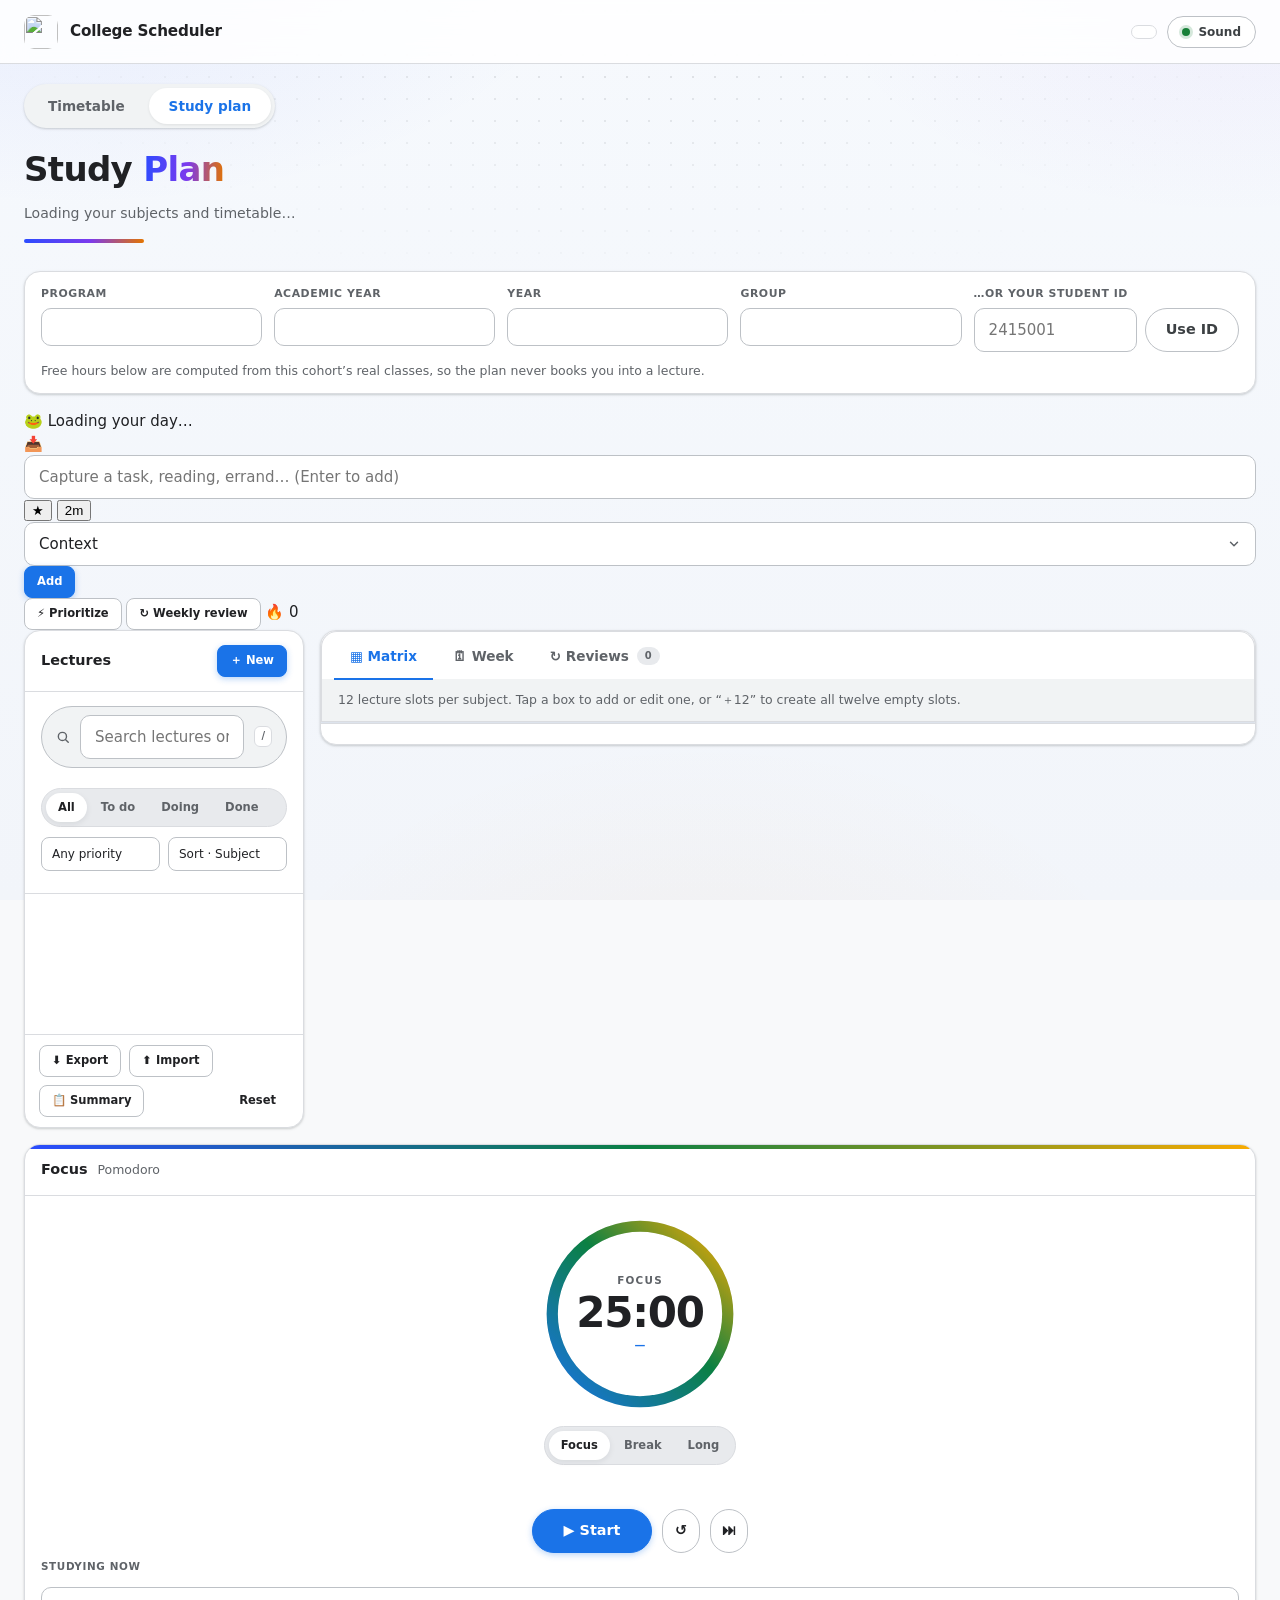
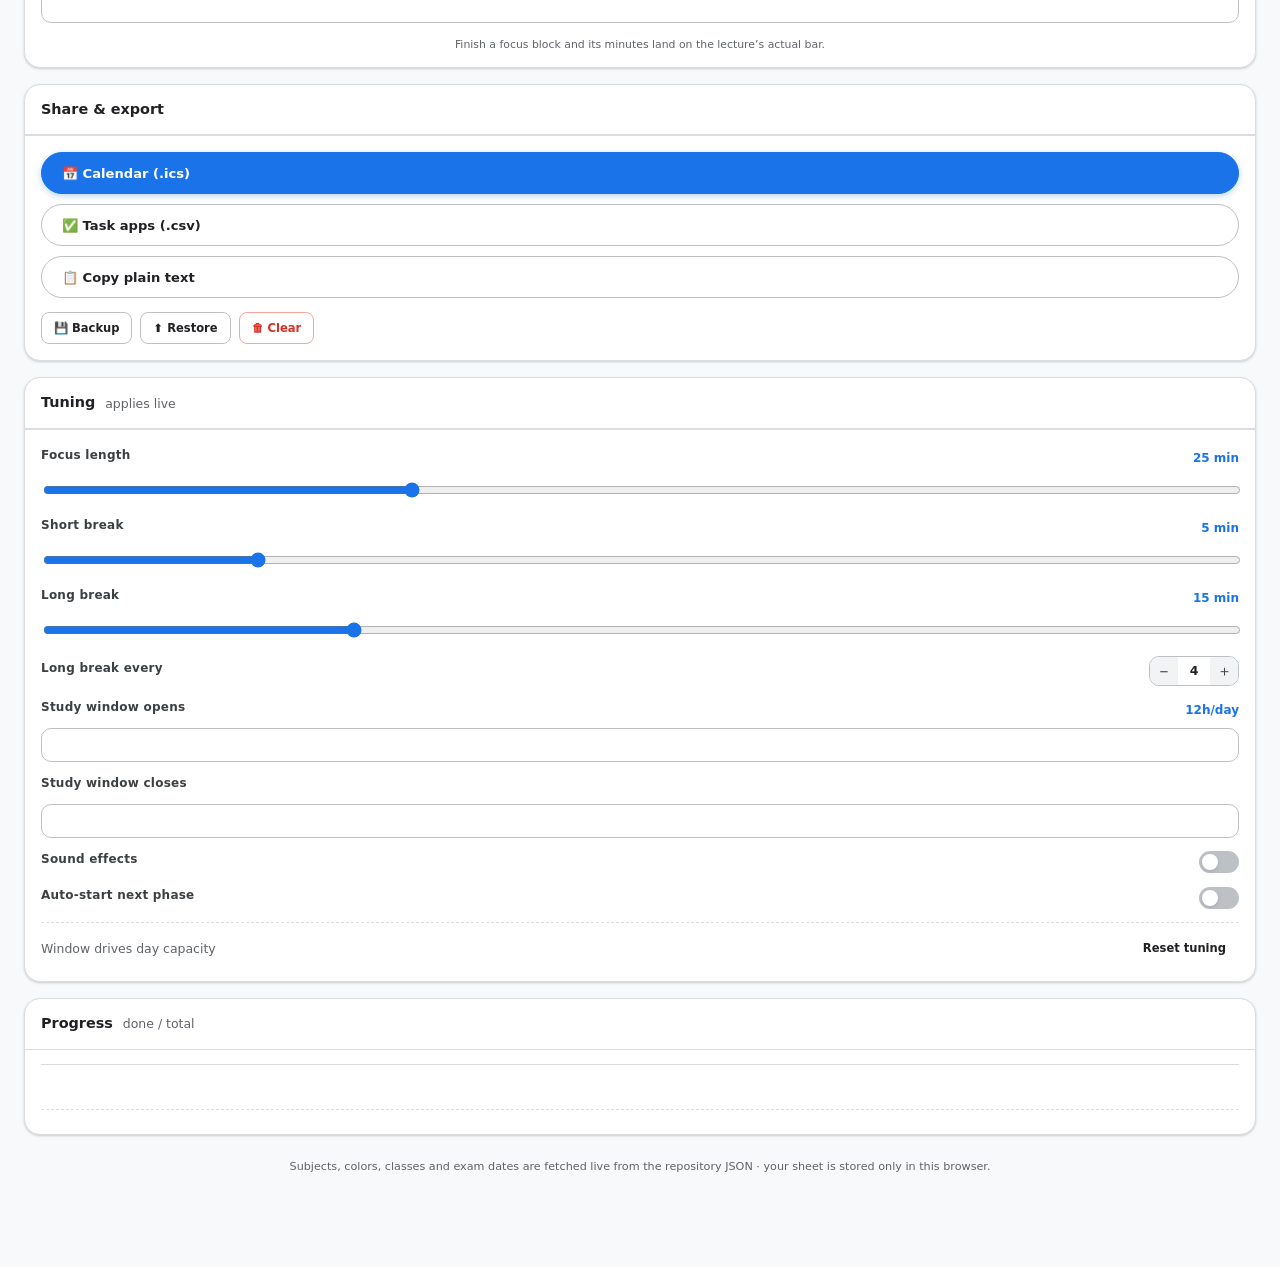
==== commit ec9a4f47: "Update study.html" ====
--- a/study.html
+++ b/study.html
@@ -6,7 +6,7 @@
     <meta name="color-scheme" content="light" />
     <meta
       name="description"
-      content="Study plan built from your real timetable: a blank 12-slot lecture sheet per subject, capacity-aware week planner, priorities, spaced reviews, a focus timer, and one-click export to Google Calendar or task apps."
+      content="Study plan built from your real timetable: a blank 12-slot lecture sheet per subject, capacity-aware week planner, priorities, spaced reviews, a focus timer, an Eisenhower prioritizer with energy tagging, a capture inbox, weekly review and study streak, and one-click export to Google Calendar or task apps."
     />
     <title>Study Plan · College Scheduler</title>
     <link rel="icon" type="image/svg+xml" href="assets/favicon.svg" />
@@ -15,6 +15,7 @@
     <link rel="stylesheet" href="assets/css/main.css" />
     <link rel="stylesheet" href="assets/css/components.css" />
     <link rel="stylesheet" href="assets/css/study.css" />
+    <link rel="stylesheet" href="assets/css/study-extras.css" />
   </head>
   <body class="study-body">
     <!-- Mobile section radios: 4 tabs, no JS needed -->
@@ -44,7 +45,7 @@
         <a href="study.html" aria-current="page">Study plan</a>
       </nav>
 
-      <!-- PLAN tab: glanceable stats + cohort + the grid/week/reviews -->
+      <!-- PLAN tab: glanceable stats + cohort -->
       <section class="s-hero rise d1" data-mtab="plan" aria-label="Plan overview">
         <div class="s-hero-title">
           <h1>Study <em>Plan</em></h1>
@@ -72,6 +73,41 @@
           </div>
         </div>
         <p class="hint" id="c-note">Free hours below are computed from this cohort’s real classes, so the plan never books you into a lecture.</p>
+      </section>
+
+      <!-- ===== TODAY HUB (capture · frog · streak · prioritize · review) ===== -->
+      <section class="x-hub rise d2" data-mtab="plan" aria-label="Today">
+        <div class="x-hub-row">
+          <div class="x-frog" id="x-frog" title="Eat the frog — the one thing to do first">
+            <span class="x-frog-ico" aria-hidden="true">🐸</span>
+            <span class="x-frog-txt" id="x-frog-txt">Loading your day…</span>
+            <button class="x-frog-act" type="button" id="x-frog-act" hidden>Do</button>
+          </div>
+          <div class="x-hub-stats num" id="x-hub-stats" aria-live="polite"></div>
+        </div>
+
+        <form class="x-capture" id="x-capture-form" autocomplete="off">
+          <span class="x-cap-ico" aria-hidden="true">📥</span>
+          <input id="x-capture" type="text" placeholder="Capture a task, reading, errand… (Enter to add)" aria-label="Capture a task" />
+          <button type="button" class="x-cap-flag" id="x-cap-imp" aria-pressed="false" title="Important (not just urgent)">★</button>
+          <button type="button" class="x-cap-flag" id="x-cap-2min" aria-pressed="false" title="Under 2 minutes — do it now">2m</button>
+          <select id="x-cap-ctx" aria-label="Context">
+            <option value="">Context</option>
+            <option value="@reading">@reading</option>
+            <option value="@lab">@lab</option>
+            <option value="@computer">@computer</option>
+            <option value="@email">@email</option>
+            <option value="@calls">@calls</option>
+            <option value="@errands">@errands</option>
+          </select>
+          <button class="btn primary sm" type="submit">Add</button>
+        </form>
+
+        <div class="x-hub-acts">
+          <button class="btn sm" type="button" data-xaction="open-prioritize">⚡ Prioritize</button>
+          <button class="btn sm" type="button" data-xaction="open-review">↻ Weekly review<span class="x-nudge" id="x-review-nudge" hidden></span></button>
+          <span class="x-streak" id="x-streak" title="Consecutive days with logged study">🔥 0</span>
+        </div>
       </section>
 
       <div class="s-work">
@@ -122,7 +158,7 @@
           </div>
         </aside>
 
-        <!-- PLAN tab: the grid (matrix becomes subject+tiles on mobile) -->
+        <!-- PLAN tab: the grid -->
         <section class="panel s-canvas rise d4" data-mtab="plan" aria-label="Plan views">
           <div class="s-tabs" role="tablist" aria-label="Study views">
             <button class="s-tab" type="button" role="tab" data-action="tab" data-v="matrix" aria-selected="true">▦ Matrix</button>
@@ -259,8 +295,81 @@
     <aside class="s-drawer" id="drawer" role="dialog" aria-modal="true" aria-labelledby="drawer-title" hidden></aside>
     <div class="s-picker-scrim" id="picker-scrim" hidden></div>
     <div class="s-picker" id="day-picker" role="dialog" aria-modal="true" aria-labelledby="picker-title" hidden></div>
+
+    <!-- ===== EXTRAS OVERLAYS (Prioritize + Weekly review) ===== -->
+    <div class="x-scrim" id="x-scrim" hidden></div>
+
+    <section class="x-sheet" id="x-prioritize" role="dialog" aria-modal="true" aria-labelledby="x-pri-title" hidden>
+      <header class="x-sheet-h">
+        <h2 id="x-pri-title">⚡ Prioritize</h2>
+        <span class="grow"></span>
+        <button class="x-sheet-x" type="button" data-xaction="close" aria-label="Close">✕</button>
+      </header>
+      <div class="x-sheet-b">
+        <div class="x-ctrl-row">
+          <button class="x-pill" type="button" id="x-interleave" aria-pressed="true" title="Spread subjects (interleave) vs cluster them (block)">🔀 Interleave</button>
+          <span class="x-peak-tip" id="x-peak-tip"></span>
+        </div>
+
+        <div class="x-sec">
+          <h3>📥 Inbox / next actions <span class="x-count" id="x-inbox-count">0</span></h3>
+          <div class="x-inbox" id="x-inbox"></div>
+        </div>
+
+        <div class="x-sec">
+          <h3>🎯 Focus demand per subject</h3>
+          <div class="x-energy" id="x-energy"></div>
+          <p class="hint x-energy-hint">Deep = needs your peak hours · Light = can fill a gap. Used to order the matrix below.</p>
+        </div>
+
+        <div class="x-sec">
+          <h3>🧭 Urgent × important</h3>
+          <div class="x-eisenhower" id="x-eisenhower"></div>
+        </div>
+      </div>
+      <footer class="x-sheet-f">
+        <button class="btn sm" type="button" data-xaction="open-plan">→ Open in plan</button>
+        <span class="grow"></span>
+        <button class="btn primary sm" type="button" data-xaction="close">Done</button>
+      </footer>
+    </section>
+
+    <section class="x-sheet" id="x-review" role="dialog" aria-modal="true" aria-labelledby="x-rev-title" hidden>
+      <header class="x-sheet-h">
+        <h2 id="x-rev-title">↻ Weekly review</h2>
+        <span class="grow"></span>
+        <button class="x-sheet-x" type="button" data-xaction="close" aria-label="Close">✕</button>
+      </header>
+      <div class="x-sheet-b">
+        <div class="x-pace" id="x-pace"></div>
+
+        <div class="x-sec">
+          <h3>⏱ Time audit — last 7 days</h3>
+          <div class="x-audit" id="x-audit"></div>
+          <div class="x-audit-row">
+            <span class="hint" id="x-audit-total"></span>
+            <span class="grow"></span>
+            <button class="btn sm" type="button" data-xaction="log" data-n="-15">−15</button>
+            <button class="btn sm" type="button" data-xaction="log" data-n="15">+15</button>
+            <button class="btn sm" type="button" data-xaction="log" data-n="25">+25</button>
+          </div>
+        </div>
+
+        <div class="x-sec">
+          <h3>✅ Review ritual</h3>
+          <div class="x-checklist" id="x-checklist"></div>
+        </div>
+      </div>
+      <footer class="x-sheet-f">
+        <span class="hint" id="x-last-reviewed"></span>
+        <span class="grow"></span>
+        <button class="btn primary sm" type="button" data-xaction="mark-reviewed">Mark reviewed today</button>
+      </footer>
+    </section>
+
     <div class="s-toasts" id="toasts" aria-live="polite"></div>
 
     <script type="module" src="assets/js/study-app.js"></script>
+    <script type="module" src="assets/js/study-extras.js"></script>
   </body>
 </html>
--- a/assets/css/study.css
+++ b/assets/css/study.css
@@ -1,12 +1,13 @@
-/* Study Plan Dashboard — matrix rebuilt on the canonical frozen-column recipe,
-   mobile tabbed shell preserved. Desktop layout unchanged. */
+/* Study Plan Dashboard
+   - Desktop: real frozen-column matrix (hardened so the label column can't blow up).
+   - Mobile (<=880): matrix = subject header + wrapping lecture tiles (no h-scroll),
+     4 bottom tabs, index-style segmented view switcher, single sticky bar. */
 
 :root {
   --s-top: 64px;
   --wash1: #2b4cff;
   --wash2: #7c3aed;
   --wash3: #e37400;
-  /* matrix palette */
   --mx-line: #dde3ec;
   --mx-line-strong: #cdd5e1;
   --mx-head: #f7f9fc;
@@ -46,7 +47,7 @@
 .mt-input { position: absolute; width: 1px; height: 1px; opacity: 0; pointer-events: none; }
 .m-tabs { display: none; }
 
-/* Top bar */
+/* Top bar (the ONLY sticky bar) */
 .s-topbar {
   position: fixed; top: 0; left: 0; right: 0; height: var(--s-top); z-index: 50;
   display: flex; align-items: center; gap: 16px; padding: 0 clamp(16px, 2.4vw, 24px);
@@ -56,13 +57,6 @@
 .s-brand img { width: 34px; height: 34px; border-radius: 10px; }
 .s-brand b { font-size: .95rem; display: block; letter-spacing: -.01em; font-weight: 800; }
 .s-brand small { display: block; color: var(--muted, #6b7888); font-size: .68rem; line-height: 1.1; font-weight: 600; }
-
-.s-nav { display: flex; gap: 4px; overflow-x: auto; scrollbar-width: none; }
-.s-nav::-webkit-scrollbar { display: none; }
-.s-nav a { text-decoration: none; color: var(--muted, #6b7888); font-weight: 700; font-size: .82rem; padding: 8px 14px; border-radius: 999px; white-space: nowrap; transition: all 0.2s ease; }
-.s-nav a:hover { background: var(--surface-2, #f7f9fc); color: var(--text, #16202c); }
-.s-nav a[aria-current="page"] { background: var(--accent, #2b4cff); color: #fff; box-shadow: 0 4px 12px -4px color-mix(in srgb, var(--accent, #2b4cff) 60%, transparent); }
-
 .s-top-right { margin-left: auto; display: flex; align-items: center; gap: 10px; }
 .s-date { font-size: .75rem; color: var(--text-2, #3a4757); background: var(--surface, #fff); border: 1px solid var(--line, #dde3ec); padding: 6px 12px; border-radius: 999px; white-space: nowrap; font-weight: 600; }
 .s-sound { display: inline-flex; align-items: center; gap: 8px; border: 1px solid var(--line-strong, #cdd5e1); background: var(--surface, #fff); border-radius: 999px; padding: 6px 14px; font: inherit; font-size: .75rem; font-weight: 700; cursor: pointer; color: var(--text-2, #3a4757); transition: all 0.2s ease; }
@@ -73,7 +67,11 @@
 
 /* Shell + animations */
 .s-shell { max-width: 1560px; margin: 0 auto; padding: calc(var(--s-top) + 20px) clamp(16px, 2.2vw, 24px) 80px; }
-.study-nav { margin: 0 0 16px; }
+.study-nav { margin: 0 0 16px; display: flex; justify-content: center; gap: 4px; padding: 4px; background: var(--surface-2, #f1f3f4); border-radius: 999px; width: fit-content; box-shadow: var(--shadow, 0 1px 3px rgba(16,24,40,0.08)); }
+.study-nav a { text-decoration: none; color: var(--muted, #6b7888); font-weight: 700; font-size: .85rem; padding: 8px 20px; border-radius: 999px; white-space: nowrap; transition: all 0.2s ease; }
+.study-nav a:hover { color: var(--text, #16202c); }
+.study-nav a[aria-current="page"] { background: var(--surface, #fff); color: var(--accent, #2b4cff); box-shadow: 0 1px 3px rgba(0,0,0,0.08); }
+
 .rise { opacity: 0; transform: translateY(12px); animation: s-rise .55s cubic-bezier(.22,.61,.36,1) forwards; }
 @keyframes s-rise { to { opacity: 1; transform: none; } }
 .d1{animation-delay:.05s}.d2{animation-delay:.12s}.d3{animation-delay:.2s}.d4{animation-delay:.28s}.d5{animation-delay:.36s}
@@ -85,7 +83,6 @@
 .s-hero-title h1 em { font-style: normal; background: linear-gradient(92deg, var(--wash1), var(--wash2) 55%, var(--wash3)); -webkit-background-clip: text; background-clip: text; color: transparent; }
 .s-hero-title p { margin: 8px 0 0; color: var(--muted, #6b7888); font-size: .88rem; max-width: 56ch; }
 .s-rule { height: 4px; width: 120px; border-radius: 99px; margin-top: 14px; background: linear-gradient(92deg, var(--wash1), var(--wash2) 55%, var(--wash3)); }
-
 .s-exam-chips { display: flex; gap: 8px; flex-wrap: wrap; margin-top: 12px; }
 .s-exam-chip { display: inline-flex; align-items: center; gap: 8px; border: 1px solid #f4a7a1; background: #fce8e6; color: #a50e0e; font: inherit; font-size: .72rem; font-weight: 700; border-radius: 999px; padding: 5px 12px; cursor: pointer; transition: all 0.2s ease; }
 .s-exam-chip:hover { transform: translateY(-1px); box-shadow: 0 4px 10px -4px rgba(217,48,37,.4); }
@@ -122,13 +119,11 @@
 .panel-h { display: flex; align-items: center; gap: 10px; padding: 14px 16px; border-bottom: 1px solid var(--line, #dde3ec); }
 .panel-h h2 { margin: 0; font-size: .9rem; font-weight: 800; }
 .panel-b { padding: 14px 16px; }
-
 .btn.sm { height: 32px; padding: 0 12px; font-size: .72rem; border-radius: 8px; font-weight: 700; }
 .btn.ghost { border-color: transparent; background: transparent; }
 .btn.danger { color: #d93025; border-color: #f4a7a1; }
 .btn.danger:hover { background: #fce8e6; }
 .btn.icon { padding: 0; width: 38px; }
-
 .seg { display: inline-flex; background: var(--surface-3, #eef2f8); border: 1px solid var(--line, #dde3ec); border-radius: 999px; padding: 4px; gap: 2px; }
 .seg button { border: 0; background: transparent; color: var(--muted, #6b7888); font: inherit; font-size: .72rem; font-weight: 700; border-radius: 999px; padding: 6px 12px; cursor: pointer; transition: all 0.2s ease; }
 .seg button[aria-pressed="true"] { background: #fff; color: var(--text, #16202c); box-shadow: 0 2px 6px rgba(16,24,40,0.08); }
@@ -154,21 +149,17 @@
 .s-lib { grid-area: lib; position: sticky; top: calc(var(--s-top) + 16px); max-height: calc(100vh - var(--s-top) - 32px); display: flex; flex-direction: column; border: 1px solid var(--line, #dde3ec); border-radius: 16px; background: var(--surface, #fff); box-shadow: var(--shadow, 0 1px 3px rgba(16,24,40,0.08)); overflow: hidden; }
 @media (max-width: 880px) { .s-lib { position: static; max-height: none; } }
 .s-lib-tools { padding: 14px 16px 12px; border-bottom: 1px solid var(--line, #dde3ec); display: grid; gap: 10px; }
-
 .s-search { display: flex; align-items: center; gap: 10px; border: 1px solid var(--line-strong, #cdd5e1); border-radius: 999px; padding: 8px 14px; background: var(--surface-2, #f7f9fc); color: var(--muted, #6b7888); transition: all 0.2s ease; }
 .s-search:focus-within { border-color: var(--accent, #2b4cff); background: #fff; box-shadow: 0 0 0 3px var(--accent-soft, rgba(43,76,255,0.12)); }
 .s-search input { border: 0; outline: 0; background: transparent; flex: 1; min-width: 0; font: inherit; font-size: .85rem; color: var(--text, #16202c); }
 .s-search kbd { font-size: .62rem; color: var(--muted, #6b7888); border: 1px solid var(--line, #dde3ec); border-radius: 6px; padding: 2px 6px; background: #fff; font-family: inherit; font-weight: 700; }
-
 .s-chips { display: flex; gap: 6px; flex-wrap: wrap; }
 .fchip { border: 1.5px solid var(--fc, var(--line-strong, #cdd5e1)); color: var(--fc, var(--muted, #6b7888)); background: #fff; font: inherit; font-size: .66rem; font-weight: 800; border-radius: 999px; padding: 4px 10px; cursor: pointer; letter-spacing: .02em; transition: all 0.2s ease; }
 .fchip:hover { transform: translateY(-1px); }
 .fchip[aria-pressed="true"] { background: var(--fc, var(--text, #16202c)); color: #fff; border-color: var(--fc, var(--text, #16202c)); }
 .fchip.all[aria-pressed="true"] { background: var(--text, #16202c); border-color: var(--text, #16202c); }
-
 .s-row2 { display: flex; gap: 8px; }
 .s-row2 select { flex: 1; min-width: 0; height: 34px; border: 1px solid var(--line-strong, #cdd5e1); border-radius: 8px; background: #fff; font: inherit; font-size: .75rem; padding: 0 10px; color: var(--text, #16202c); }
-
 .s-views { display: flex; gap: 6px; flex-wrap: wrap; align-items: center; }
 .view-chip { display: inline-flex; align-items: center; gap: 6px; border: 1px solid var(--line, #dde3ec); background: var(--surface-2, #f7f9fc); border-radius: 999px; padding: 4px 8px 4px 12px; font-size: .7rem; font-weight: 700; color: var(--text-2, #3a4757); cursor: pointer; transition: all 0.2s ease; }
 .view-chip[aria-pressed="true"] { background: var(--accent-soft, rgba(43,76,255,0.12)); border-color: var(--accent, #2b4cff); color: var(--accent, #2b4cff); }
@@ -176,78 +167,60 @@
 .view-chip .x:hover { color: #d93025; }
 .save-view { border: 1px dashed var(--line-strong, #cdd5e1); background: transparent; color: var(--muted, #6b7888); border-radius: 999px; font: inherit; font-size: .7rem; font-weight: 700; padding: 4px 12px; cursor: pointer; transition: all 0.2s ease; }
 .save-view:hover { color: var(--accent, #2b4cff); border-color: var(--accent, #2b4cff); }
-
 .s-lib-list { overflow-y: auto; padding: 12px; display: flex; flex-direction: column; gap: 10px; flex: 1; min-height: 140px; }
-
 .lec-card { border: 1px solid var(--line, #dde3ec); border-left: 4px solid var(--cc, var(--accent, #2b4cff)); border-radius: 12px; background: #fff; padding: 10px; display: flex; gap: 10px; align-items: flex-start; cursor: pointer; transition: all 0.2s ease; }
 .lec-card:hover { box-shadow: 0 8px 24px -12px rgba(16,24,40,0.15); transform: translateY(-2px); }
 .lec-card.sel { border-color: var(--accent, #2b4cff); box-shadow: 0 0 0 2px var(--accent-soft, rgba(43,76,255,0.12)); }
 .lec-card.dim { opacity: .45; }
 .lec-card input[type="checkbox"] { margin-top: 4px; accent-color: var(--accent, #2b4cff); width: 16px; height: 16px; cursor: pointer; }
-
 .lec-plan { flex: 0 0 auto; width: 28px; height: 28px; border: 1px solid var(--line-strong, #cdd5e1); border-radius: 8px; background: var(--surface-2, #f7f9fc); color: var(--text-2, #3a4757); font-size: .85rem; cursor: pointer; display: grid; place-items: center; transition: all 0.2s ease; }
 .lec-plan:hover { border-color: var(--accent, #2b4cff); color: var(--accent, #2b4cff); background: var(--accent-soft, rgba(43,76,255,0.12)); }
-
 .lec-main { flex: 1; min-width: 0; }
 .lec-top { display: flex; align-items: center; gap: 6px; flex-wrap: wrap; }
 .lec-sub { font-size: .62rem; font-weight: 800; letter-spacing: .05em; text-transform: uppercase; color: var(--cc, var(--accent, #2b4cff)); background: var(--ct, var(--accent-soft, rgba(43,76,255,0.12))); border-radius: 6px; padding: 2px 8px; }
 .lec-num { font-size: .65rem; color: var(--muted, #6b7888); font-weight: 700; }
 .lec-title { font-size: .82rem; font-weight: 700; line-height: 1.3; margin-top: 4px; overflow: hidden; display: -webkit-box; -webkit-line-clamp: 2; -webkit-box-orient: vertical; }
 .lec-meta { display: flex; gap: 8px; align-items: center; margin-top: 6px; font-size: .68rem; color: var(--muted, #6b7888); flex-wrap: wrap; }
-
 .pri { font-weight: 800; font-size: .62rem; letter-spacing: .04em; border-radius: 6px; padding: 2px 6px; }
 .pri.must { color: #a50e0e; background: #fce8e6; }
 .pri.should { color: #b06000; background: #fef3e0; }
 .pri.could { color: #5f6f83; background: var(--surface-3, #eef2f8); }
-
 .st-dot { width: 8px; height: 8px; border-radius: 50%; }
 .st-todo { background: var(--line-strong, #cdd5e1); }
 .st-doing { background: #f9ab00; box-shadow: 0 0 0 3px rgba(249,171,0,.25); animation: s-pulse 1.6s infinite; }
 .st-done { background: #188038; }
 @keyframes s-pulse { 50% { box-shadow: 0 0 0 5px rgba(249,171,0,.12); } }
-
 .day-tag { font-size: .62rem; font-weight: 700; color: var(--accent, #2b4cff); background: var(--accent-soft, rgba(43,76,255,0.12)); border-radius: 6px; padding: 2px 6px; }
 .lec-card.done .lec-title { text-decoration: line-through; color: var(--muted, #6b7888); }
-
 .s-bulk { border-top: 1px solid var(--line, #dde3ec); background: linear-gradient(90deg, var(--accent-soft, rgba(43,76,255,0.12)), color-mix(in srgb, var(--wash2) 5%, transparent)); padding: 10px 14px; display: flex; gap: 8px; flex-wrap: wrap; align-items: center; }
 .s-bulk b { font-size: .75rem; color: var(--accent, #2b4cff); }
 .s-bulk select { height: 30px; border: 1px solid var(--line-strong, #cdd5e1); border-radius: 8px; font: inherit; font-size: .7rem; background: #fff; padding: 0 8px; }
-
 .s-lib-foot { border-top: 1px solid var(--line, #dde3ec); padding: 10px 14px; display: flex; gap: 8px; flex-wrap: wrap; align-items: center; }
 .s-empty { padding: 30px 20px; text-align: center; color: var(--muted, #6b7888); font-size: .82rem; line-height: 1.6; }
 
-/* Canvas */
+/* Canvas (desktop = underline tabs) */
 .s-canvas { grid-area: canvas; min-width: 0; }
 .s-tabs { display: flex; gap: 4px; border-bottom: 1px solid var(--line, #dde3ec); padding: 0 12px; background: var(--surface, #fff); border-radius: 16px 16px 0 0; border: 1px solid var(--line, #dde3ec); border-bottom: 0; }
 .s-tab { border: 0; background: transparent; padding: 14px 16px 12px; font: inherit; font-size: .85rem; font-weight: 700; color: var(--muted, #6b7888); cursor: pointer; border-bottom: 2.5px solid transparent; margin-bottom: -1px; display: inline-flex; gap: 8px; align-items: center; transition: all 0.2s ease; }
 .s-tab:hover { color: var(--text, #16202c); }
 .s-tab[aria-selected="true"] { color: var(--accent, #2b4cff); border-bottom-color: var(--accent, #2b4cff); }
-
 .s-badge { background: #d93025; color: #fff; font-size: .62rem; font-weight: 800; border-radius: 99px; padding: 2px 8px; min-width: 20px; text-align: center; }
 .s-badge.zero { background: var(--surface-3, #eef2f8); color: var(--muted, #6b7888); }
-
 .s-viewbar { display: flex; gap: 10px; align-items: center; flex-wrap: wrap; padding: 12px 16px; border-bottom: 1px solid var(--line, #dde3ec); background: var(--surface-2, #f7f9fc); border: 1px solid var(--line, #dde3ec); border-top: 0; }
 .s-weeknav { display: flex; align-items: center; gap: 8px; }
 .s-weeknav .lbl { font-weight: 800; font-size: .85rem; min-width: 160px; text-align: center; }
 
 /* =====================================================================
-   MATRIX — canonical frozen header + frozen first column
-   Recipe: border-collapse:separate, opaque sticky backgrounds,
-   z-index corner(40) > header(30) > column(20) > body(static),
-   single-line grid via right+bottom borders, one scroll container.
+   MATRIX — desktop frozen header + frozen first column (canonical recipe)
+   border-collapse:separate · opaque sticky bg · z corner(40)>head(30)>col(20)
+   HARDENED: label column is a FIXED 220px and clips, so the +12 button and
+   the sub-line can no longer widen it and starve the slot columns.
    ===================================================================== */
 .s-matrix-wrap {
-  position: relative;
-  overflow: auto;                 /* the ONLY scrollport — both axes pin here */
-  max-height: min(74vh, 760px);
-  border: 1px solid var(--mx-line);
-  border-top: 0;
-  border-radius: 0 0 16px 16px;
-  background: var(--surface, #fff);
-  isolation: isolate;             /* contain the matrix z-indexes from the page */
-  -webkit-overflow-scrolling: touch;
-  overscroll-behavior: contain;
-  scrollbar-width: thin;
+  position: relative; overflow: auto; max-height: min(74vh, 760px);
+  border: 1px solid var(--mx-line); border-top: 0; border-radius: 0 0 16px 16px;
+  background: var(--surface, #fff); isolation: isolate;
+  -webkit-overflow-scrolling: touch; overscroll-behavior: contain; scrollbar-width: thin;
 }
 .s-matrix-wrap::-webkit-scrollbar { width: 11px; height: 11px; }
 .s-matrix-wrap::-webkit-scrollbar-track { background: var(--surface-2, #f7f9fc); }
@@ -255,129 +228,31 @@
 .s-matrix-wrap::-webkit-scrollbar-thumb:hover { background: var(--muted, #6b7888); }
 .s-matrix-wrap::-webkit-scrollbar-corner { background: var(--surface-2, #f7f9fc); }
 
-.s-matrix {
-  border-collapse: separate;      /* CRITICAL: collapse makes sticky borders vanish */
-  border-spacing: 0;
-  width: 100%;
-  min-width: 1324px;              /* 220 subject + 12 * ~92 slots */
-  font-size: .8rem;
-}
-
-/* single-line grid: only right + bottom on each cell (no doubles with separate) */
-.s-matrix th,
-.s-matrix td {
-  border-right: 1px solid var(--mx-line);
-  border-bottom: 1px solid var(--mx-line);
-  background: var(--surface, #fff);   /* opaque by default */
-  padding: 0;
-  vertical-align: middle;
-}
-/* drop the outer-edge lines that would double against the wrapper border */
-.s-matrix thead th:last-child,
-.s-matrix tbody td:last-child,
-.s-matrix tfoot td:last-child { border-right: 0; }
+.s-matrix { border-collapse: separate; border-spacing: 0; width: 100%; min-width: 1324px; font-size: .8rem; }
+.s-matrix th, .s-matrix td { border-right: 1px solid var(--mx-line); border-bottom: 1px solid var(--mx-line); background: var(--surface, #fff); padding: 0; vertical-align: middle; }
+.s-matrix thead th:last-child, .s-matrix tbody td:last-child, .s-matrix tfoot td:last-child { border-right: 0; }
 .s-matrix tfoot tr > * { border-bottom: 0; }
 
-/* header row — sticky top, z 30 */
-.s-matrix thead th {
-  position: sticky;
-  top: 0;
-  z-index: 30;
-  background: var(--mx-head);
-  color: var(--muted, #6b7888);
-  font-size: .66rem;
-  font-weight: 800;
-  letter-spacing: .06em;
-  text-transform: uppercase;
-  text-align: center;
-  padding: 11px 8px;
-  white-space: nowrap;
-}
-/* corner — sticky top + left, highest z 40 */
-.s-matrix thead th:first-child {
-  left: 0;
-  z-index: 40;
-  text-align: left;
-  min-width: 220px;
-  background: var(--mx-head);
-}
-
-/* frozen subject column — sticky left, z 20 (BELOW header 30) */
-.s-matrix tbody th {
-  position: sticky;
-  left: 0;
-  z-index: 20;
-  background: var(--surface, #fff);
-  text-align: left;
-  padding: 8px 12px;
-  min-width: 220px;
-  font-weight: 600;
-}
-
-/* body slots — static, paint under the frozen column */
-.s-matrix tbody td {
-  background: var(--surface, #fff);
-  padding: 6px;
-  text-align: center;
-  min-width: 92px;
-}
-
-/* zebra + hover (opaque so the frozen column never bleeds) */
-.s-matrix tbody tr:nth-child(even) th,
-.s-matrix tbody tr:nth-child(even) td { background: var(--mx-zebra); }
-.s-matrix tbody tr:hover th,
-.s-matrix tbody tr:hover td { background: var(--mx-hover); }
-
-/* footer totals — subject cell also frozen left */
-.s-matrix tfoot th {
-  position: sticky;
-  left: 0;
-  z-index: 20;
-  background: var(--mx-head);
-  text-align: left;
-  padding: 10px 12px;
-  font-size: .72rem;
-  font-weight: 800;
-  color: var(--text-2, #3a4757);
-}
-.s-matrix tfoot td {
-  background: var(--mx-head);
-  text-align: center;
-  padding: 10px 8px;
-  font-size: .72rem;
-  font-weight: 800;
-  color: var(--text-2, #3a4757);
-}
-
-/* row label */
-.mrow { display: flex; align-items: center; gap: 10px; min-width: 0; }
+.s-matrix thead th { position: sticky; top: 0; z-index: 30; background: var(--mx-head); color: var(--muted, #6b7888); font-size: .66rem; font-weight: 800; letter-spacing: .06em; text-transform: uppercase; text-align: center; padding: 11px 8px; white-space: nowrap; }
+.s-matrix thead th:first-child { left: 0; z-index: 40; text-align: left; width: 220px; max-width: 220px; overflow: hidden; text-overflow: ellipsis; box-shadow: 2px 0 6px -3px rgba(16,24,40,.18); }
+.s-matrix tbody th { position: sticky; left: 0; z-index: 20; background: var(--surface, #fff); text-align: left; padding: 8px 12px; width: 220px; max-width: 220px; font-weight: 600; box-shadow: 2px 0 6px -3px rgba(16,24,40,.12); }
+.s-matrix tbody td { background: var(--surface, #fff); padding: 6px; text-align: center; min-width: 92px; }
+.s-matrix tbody tr:nth-child(even) th, .s-matrix tbody tr:nth-child(even) td { background: var(--mx-zebra); }
+.s-matrix tbody tr:hover th, .s-matrix tbody tr:hover td { background: var(--mx-hover); }
+.s-matrix tfoot th { position: sticky; left: 0; z-index: 20; background: var(--mx-head); text-align: left; padding: 10px 12px; font-size: .72rem; font-weight: 800; color: var(--text-2, #3a4757); }
+.s-matrix tfoot td { background: var(--mx-head); text-align: center; padding: 10px 8px; font-size: .72rem; font-weight: 800; color: var(--text-2, #3a4757); }
+
+.mrow { display: flex; align-items: center; gap: 10px; min-width: 0; flex-wrap: nowrap; }
 .mrow .swatch { width: 10px; height: 30px; border-radius: 6px; background: var(--cc, var(--accent, #2b4cff)); flex: 0 0 auto; }
-.mrow .t { min-width: 0; flex: 1; }
-.mrow .t b { display: block; font-size: .82rem; white-space: nowrap; overflow: hidden; text-overflow: ellipsis; max-width: 150px; font-weight: 700; }
-.mrow .t span { font-size: .65rem; color: var(--muted, #6b7888); }
-.mrow-add { border: 1px dashed var(--mx-line-strong); background: transparent; color: var(--muted, #6b7888); border-radius: 8px; font: inherit; font-size: .62rem; font-weight: 800; padding: 3px 8px; cursor: pointer; transition: all 0.2s ease; flex: 0 0 auto; }
+.mrow .t { min-width: 0; flex: 1 1 auto; }
+.mrow .t b { display: block; font-size: .82rem; white-space: nowrap; overflow: hidden; text-overflow: ellipsis; font-weight: 700; }
+.mrow .t span { display: block; font-size: .65rem; color: var(--muted, #6b7888); white-space: nowrap; overflow: hidden; text-overflow: ellipsis; }
+.mrow-add { flex: 0 0 auto; border: 1px dashed var(--mx-line-strong); background: transparent; color: var(--muted, #6b7888); border-radius: 8px; font: inherit; font-size: .62rem; font-weight: 800; padding: 3px 8px; cursor: pointer; transition: all 0.2s ease; white-space: nowrap; }
 .mrow-add:hover { color: var(--cc, var(--accent, #2b4cff)); border-color: var(--cc, var(--accent, #2b4cff)); background: var(--cbg, var(--accent-soft, rgba(43,76,255,0.12))); }
-.mrow .exam { font-size: .58rem; font-weight: 800; color: #a50e0e; background: #fce8e6; border-radius: 6px; padding: 2px 6px; margin-left: auto; white-space: nowrap; flex: 0 0 auto; }
-
-/* slot chip */
+.mrow .exam { flex: 0 0 auto; font-size: .58rem; font-weight: 800; color: #a50e0e; background: #fce8e6; border-radius: 6px; padding: 2px 6px; white-space: nowrap; }
+
 .mcell { padding: 6px !important; }
-.mchip {
-  width: 100%;
-  min-height: 46px;
-  border: 1.5px solid var(--cb, var(--mx-line));
-  background: var(--cbg, #fff);
-  border-radius: 10px;
-  padding: 7px 6px;
-  cursor: pointer;
-  display: flex;
-  flex-direction: column;
-  align-items: center;
-  justify-content: center;
-  gap: 3px;
-  font: inherit;
-  position: relative;
-  transition: transform 0.15s ease, box-shadow 0.15s ease;
-}
+.mchip { width: 100%; min-height: 46px; border: 1.5px solid var(--cb, var(--mx-line)); background: var(--cbg, #fff); border-radius: 10px; padding: 7px 6px; cursor: pointer; display: flex; flex-direction: column; align-items: center; justify-content: center; gap: 3px; font: inherit; position: relative; transition: transform 0.15s ease, box-shadow 0.15s ease; }
 .mchip:hover { transform: translateY(-2px); box-shadow: 0 6px 16px -6px var(--cc, var(--accent, #2b4cff)); }
 .mchip .est { font-size: .8rem; font-weight: 800; color: var(--cc, var(--accent, #2b4cff)); }
 .mchip .est.unset { color: var(--muted, #6b7888); font-weight: 600; font-size: .72rem; }
@@ -390,25 +265,12 @@
 .mchip .flag { position: absolute; top: -6px; right: -5px; width: 16px; height: 16px; border-radius: 50%; background: #d93025; color: #fff; font-size: .55rem; display: grid; place-items: center; font-weight: 900; }
 .mchip.dim { opacity: .32; }
 .mchip.hit { box-shadow: 0 0 0 2.5px #f9ab00; }
-
-.madd {
-  width: 100%;
-  min-height: 46px;
-  border: 1.5px dashed var(--mx-line-strong);
-  background: transparent;
-  border-radius: 10px;
-  padding: 8px 6px;
-  color: var(--mx-line-strong);
-  font-size: 1.05rem;
-  cursor: pointer;
-  transition: all 0.2s ease;
-}
+.madd { width: 100%; min-height: 46px; border: 1.5px dashed var(--mx-line-strong); background: transparent; border-radius: 10px; padding: 8px 6px; color: var(--mx-line-strong); font-size: 1.05rem; cursor: pointer; transition: all 0.2s ease; }
 .madd:hover { border-color: var(--cc, var(--accent, #2b4cff)); color: var(--cc, var(--accent, #2b4cff)); background: var(--cbg, var(--accent-soft, rgba(43,76,255,0.12))); }
-
 .s-matrix-note { padding: 10px 16px; font-size: .72rem; color: var(--muted, #6b7888); border-top: 1px solid var(--line, #dde3ec); display: flex; gap: 16px; flex-wrap: wrap; }
 .s-matrix-note b { color: var(--text-2, #3a4757); }
 
-/* Week view */
+/* Week */
 .s-week-wrap { overflow-x: auto; padding: 14px; border: 1px solid var(--line, #dde3ec); border-top: 0; border-radius: 0 0 16px 16px; background: var(--surface-2, #f7f9fc); }
 .s-week { display: grid; grid-template-columns: repeat(7, minmax(170px, 1fr)); gap: 12px; min-width: 1240px; }
 .day { border: 1px solid var(--line, #dde3ec); border-radius: 14px; background: var(--surface, #fff); display: flex; flex-direction: column; min-height: 340px; overflow: hidden; transition: all 0.2s ease; }
@@ -486,7 +348,6 @@
 /* Right rail */
 .s-rail { grid-area: rail; display: flex; flex-direction: column; gap: 16px; position: sticky; top: calc(var(--s-top) + 16px); }
 @media (max-width: 1280px) { .s-rail { position: static; } }
-
 .s-focus { overflow: hidden; position: relative; border: 1px solid var(--line, #dde3ec); border-radius: 16px; background: var(--surface, #fff); box-shadow: var(--shadow, 0 1px 3px rgba(16,24,40,0.08)); }
 .s-focus::before { content: ""; position: absolute; inset: 0 0 auto 0; height: 4px; background: linear-gradient(90deg, var(--wash1), #0b8043, #f9ab00); }
 .s-timer-zone { display: flex; flex-direction: column; align-items: center; padding: 18px 16px 10px; }
@@ -509,12 +370,10 @@
 .s-bind select { height: 36px; border: 1px solid var(--line-strong, #cdd5e1); border-radius: 10px; font: inherit; font-size: .78rem; background: #fff; padding: 0 10px; }
 .s-focus-log { font-size: .68rem; color: var(--muted, #6b7888); text-align: center; padding: 0 16px 14px; }
 .s-focus-log b { color: #188038; }
-
 .s-export-b { display: grid; gap: 10px; padding: 16px; border-top: 1px solid var(--line, #dde3ec); }
 .s-export-btn { width: 100%; justify-content: flex-start; height: 42px; font-size: .82rem; }
 .s-export-b .hint { line-height: 1.5; }
 .s-export-row { display: flex; gap: 8px; flex-wrap: wrap; margin-top: 4px; }
-
 .s-tune { display: grid; gap: 12px; padding: 16px; border-top: 1px solid var(--line, #dde3ec); }
 .tune-row { display: grid; grid-template-columns: 1fr auto; gap: 6px 12px; align-items: center; }
 .tune-row label { font-size: .75rem; font-weight: 700; color: var(--text-2, #3a4757); }
@@ -532,7 +391,6 @@
 .switch input:checked + i { background: var(--accent, #2b4cff); }
 .switch input:checked + i::after { transform: translateX(18px); }
 .tune-foot { display: flex; justify-content: space-between; align-items: center; border-top: 1px dashed var(--line, #dde3ec); padding-top: 10px; }
-
 .s-prog { display: grid; gap: 10px; padding: 16px; border-top: 1px solid var(--line, #dde3ec); }
 .prog-row { display: grid; grid-template-columns: 12px 1fr auto; gap: 10px; align-items: center; }
 .prog-row .sw { width: 12px; height: 12px; border-radius: 4px; background: var(--cc, var(--accent, #2b4cff)); }
@@ -581,7 +439,7 @@
 .sess-log div { display: flex; justify-content: space-between; border-bottom: 1px dashed var(--line, #dde3ec); padding: 4px 0; }
 .drawer-f { border-top: 1px solid var(--line, #dde3ec); padding: 14px 18px; display: flex; gap: 10px; flex-wrap: wrap; }
 
-/* Picker modal */
+/* Picker */
 .s-picker-scrim { position: fixed; inset: 0; background: rgba(15,23,42,.46); z-index: 80; backdrop-filter: blur(4px); animation: s-fade .2s; }
 @keyframes s-fade { from { opacity: 0; } to { opacity: 1; } }
 .s-picker { position: fixed; left: 50%; top: 50%; transform: translate(-50%,-50%); z-index: 81; width: min(460px, calc(100vw - 32px)); max-height: min(72vh, 640px); background: #fff; border: 1px solid var(--line, #dde3ec); border-radius: 18px; box-shadow: 0 26px 60px -24px rgba(16,24,40,.45); display: flex; flex-direction: column; overflow: hidden; animation: s-pop .22s cubic-bezier(.22,.61,.36,1); }
@@ -619,7 +477,6 @@
 .toast.out { animation: s-tout .25s forwards; }
 @keyframes s-tin { from { opacity: 0; transform: translateY(14px); } to { opacity: 1; transform: none; } }
 @keyframes s-tout { to { opacity: 0; transform: translateY(10px); } }
-
 .s-foot { margin-top: 24px; text-align: center; font-size: .7rem; color: var(--muted, #6b7888); }
 .s-foot b { color: var(--text-2, #3a4757); }
 
@@ -629,39 +486,41 @@
 }
 
 /* =====================================================================
-   MOBILE — tabbed shell + real frozen-column matrix (no card hack)
+   MOBILE (<=880): 4 tabs · segmented view switcher · matrix = tiles
    ===================================================================== */
 @media (max-width: 880px) {
   :root { --s-top: 56px; }
-  .s-shell { padding: calc(var(--s-top) + 14px) 14px calc(88px + env(safe-area-inset-bottom)); }
-  .study-nav { margin-bottom: 14px; }
-  .site-nav a { padding: 8px 14px; font-size: .85rem; }
-
+  .s-shell { padding: calc(var(--s-top) + 14px) 14px calc(84px + env(safe-area-inset-bottom)); }
+  .study-nav { margin-bottom: 14px; width: calc(100% - 0px); }
+  .study-nav a { flex: 1; text-align: center; padding: 8px 12px; }
+
+  /* Bottom tab bar */
   .m-tabs {
     position: fixed; left: 0; right: 0; bottom: 0; z-index: 60;
     display: flex; gap: 4px; padding: 8px 10px calc(8px + env(safe-area-inset-bottom));
-    background: rgba(255,255,255,.92); backdrop-filter: blur(14px);
+    background: rgba(255,255,255,.94); backdrop-filter: blur(14px);
     border-top: 1px solid var(--line, #dde3ec); box-shadow: 0 -8px 24px -14px rgba(16,24,40,.25);
   }
-  .m-tabs label { flex: 1; min-width: 0; display: flex; flex-direction: column; align-items: center; justify-content: center; gap: 2px; padding: 8px 4px; border-radius: 12px; color: var(--muted, #6b7888); font-size: .68rem; font-weight: 800; line-height: 1.1; cursor: pointer; transition: all 0.18s ease; }
+  .m-tabs label { flex: 1; min-width: 0; display: flex; flex-direction: column; align-items: center; justify-content: center; gap: 3px; padding: 8px 4px; border-radius: 12px; color: var(--muted, #6b7888); font-size: .68rem; font-weight: 800; line-height: 1.1; cursor: pointer; transition: all 0.18s ease; }
   .m-tabs label span:last-child { white-space: nowrap; overflow: hidden; text-overflow: ellipsis; max-width: 100%; }
-  .m-ico { font-size: 1.15rem; line-height: 1; }
-  #mt-overview:checked ~ .m-tabs label[for="mt-overview"],
+  .m-ico { font-size: 1.2rem; line-height: 1; }
+  #mt-plan:checked    ~ .m-tabs label[for="mt-plan"],
   #mt-lectures:checked ~ .m-tabs label[for="mt-lectures"],
-  #mt-plan:checked ~ .m-tabs label[for="mt-plan"],
-  #mt-timer:checked ~ .m-tabs label[for="mt-timer"],
-  #mt-tools:checked ~ .m-tabs label[for="mt-tools"] { color: var(--accent, #2b4cff); background: var(--accent-soft, rgba(43,76,255,0.12)); }
-
+  #mt-focus:checked   ~ .m-tabs label[for="mt-focus"],
+  #mt-more:checked    ~ .m-tabs label[for="mt-more"] { color: var(--accent, #2b4cff); background: var(--accent-soft, rgba(43,76,255,0.12)); }
+
+  /* Section gating */
   [data-mtab] { display: none !important; }
-  #mt-overview:checked ~ main [data-mtab="overview"]:not([hidden]) { display: block !important; }
-  #mt-overview:checked ~ main .s-hero { display: flex !important; }
+  #mt-plan:checked ~ main [data-mtab="plan"]:not(.s-hero):not([hidden]) { display: block !important; }
+  #mt-plan:checked ~ main .s-hero { display: flex !important; }
+  #mt-plan:checked ~ main .s-canvas { display: block !important; }
   #mt-lectures:checked ~ main .s-lib { display: flex !important; }
-  #mt-plan:checked ~ main .s-canvas { display: block !important; }
-  #mt-timer:checked ~ main .s-focus { display: block !important; }
-  #mt-tools:checked ~ main [data-mtab="tools"]:not([hidden]) { display: block !important; }
+  #mt-focus:checked ~ main .s-focus { display: block !important; }
+  #mt-more:checked ~ main [data-mtab="more"]:not([hidden]) { display: block !important; }
   .s-work, .s-rail { display: block !important; }
   .s-lib, .s-canvas, .s-focus, .s-export, .s-tuning, .s-progress, .s-cohort, .s-hero, #s-welcome, .s-foot { margin-bottom: 14px; }
 
+  /* Type + touch targets */
   .hint { font-size: .82rem; }
   .panel-h h2 { font-size: 1rem; }
   .panel-b { padding: 14px; }
@@ -670,13 +529,14 @@
   .btn.icon { width: 44px; min-height: 44px; }
   .icon-btn { width: 44px; height: 44px; font-size: 1.25rem; }
 
-  .s-hero-title h1 { font-size: 28px; }
-  .s-hero-title p { font-size: .95rem; }
-  .s-stats { width: 100%; }
-  .s-stat { min-width: 0; flex: 1 1 100%; padding: 12px 14px; }
+  /* Hero: drop the big title (the tab already says Plan), keep stats */
+  .s-hero-title h1 { display: none; }
+  .s-hero-title p { font-size: .92rem; }
+  .s-stats { width: 100%; gap: 10px; }
+  .s-stat { min-width: 0; flex: 1 1 calc(50% - 5px); padding: 12px 14px; }
   .s-stat .big { font-size: 24px; }
-  .s-stat .lbl { font-size: .72rem; }
-  .s-stat .sub { font-size: .78rem; }
+  .s-stat .lbl { font-size: .7rem; }
+  .s-stat .sub { font-size: .76rem; }
 
   .s-cohort-grid { grid-template-columns: 1fr !important; }
   .s-cohort select, .s-cohort input, .s-bind select, .tune-row select, .s-row2 select,
@@ -686,6 +546,7 @@
   .s-id-row { flex-direction: column; }
   .s-id-row .btn { width: 100%; }
 
+  /* Library */
   .s-lib { max-height: none !important; overflow: visible !important; }
   .s-lib-tools { padding: 12px; gap: 12px; }
   .s-search { padding: 10px 14px; border-radius: 14px; }
@@ -710,33 +571,51 @@
   .s-lib-foot { padding: 12px; gap: 10px; }
   .s-lib-foot .btn { flex: 1 1 auto; }
 
-  .s-tabs { position: sticky; top: var(--s-top); z-index: 35; border-radius: 0; overflow-x: auto; scrollbar-width: none; }
+  /* View switcher = index.html segmented pill (NOT sticky → can't clip) */
+  .s-canvas { border: 0; background: transparent; box-shadow: none; border-radius: 0; }
+  .s-tabs { position: static; display: flex; gap: 4px; padding: 4px; margin: 0 0 12px; background: var(--surface-2, #f1f3f4); border: 1px solid var(--line, #dde3ec); border-radius: 999px; overflow-x: auto; scrollbar-width: none; }
   .s-tabs::-webkit-scrollbar { display: none; }
-  .s-tab { flex: 1; justify-content: center; padding: 14px 12px; font-size: .9rem; white-space: nowrap; }
-  .s-viewbar { padding: 12px; gap: 10px; }
+  .s-tab { flex: 1; justify-content: center; border: 0; border-bottom: 0 !important; background: transparent; border-radius: 999px; padding: 10px 8px; font-size: .85rem; font-weight: 700; color: var(--muted, #6b7888); white-space: nowrap; margin-bottom: 0; }
+  .s-tab[aria-selected="true"] { background: #fff; color: var(--accent, #2b4cff); box-shadow: 0 1px 3px rgba(0,0,0,0.08); border-bottom-color: transparent !important; }
+  #view-matrix, #view-week, #view-reviews { background: var(--surface, #fff); border: 1px solid var(--line, #dde3ec); border-radius: 16px; overflow: hidden; box-shadow: var(--shadow, 0 1px 3px rgba(16,24,40,0.08)); }
+  .s-viewbar { border: 0; border-bottom: 1px solid var(--line, #dde3ec); border-radius: 0; background: var(--surface-2, #f7f9fc); padding: 12px; }
   .s-weeknav { width: 100%; }
   .s-weeknav .lbl { min-width: 0; flex: 1; font-size: .92rem; }
 
-  /* ---- MATRIX on mobile: keep the real grid, freeze the subject column ---- */
-  .s-matrix-wrap { max-height: 70vh; border-radius: 0 0 14px 14px; }
-  .s-matrix { min-width: 1076px; font-size: .82rem; }      /* 140 + 12*78 */
-  .s-matrix thead th:first-child,
-  .s-matrix tbody th { min-width: 140px; }
-  .s-matrix thead th { padding: 12px 6px; font-size: .68rem; }
-  .s-matrix tbody th { padding: 10px 12px; }
-  .s-matrix tbody td { min-width: 78px; padding: 7px; }
-  .mrow .t b { max-width: 96px; font-size: .85rem; }
-  .mrow .t span { font-size: .7rem; }
-  .mrow-add { font-size: .7rem; padding: 5px 9px; }
-  .mrow .exam { font-size: .62rem; padding: 3px 7px; }
-  .mchip { min-height: 52px; border-radius: 12px; padding: 8px 6px; }
+  /* ---- MATRIX on mobile: subject header + wrapping lecture tiles ----
+     No frozen column, no horizontal scroll. Each <tr> is a grouped block:
+     the <th> is a full-width header line, the 12 <td> become a 6-up grid
+     of tappable boxes (like a paper checklist). */
+  .s-matrix-wrap { overflow: visible; max-height: none; border: 0; border-radius: 0; background: transparent; }
+  .s-matrix { display: block; min-width: 0; width: 100%; }
+  .s-matrix thead { display: none; }
+  .s-matrix tbody { display: block; }
+  .s-matrix tbody tr {
+    display: grid; grid-template-columns: repeat(auto-fill, minmax(46px, 1fr)); gap: 8px;
+    padding: 12px; border-bottom: 1px solid var(--mx-line); background: var(--surface, #fff);
+  }
+  .s-matrix tbody tr:last-child { border-bottom: 0; }
+  .s-matrix tbody th {
+    grid-column: 1 / -1; display: flex; align-items: center; gap: 10px;
+    position: static; width: auto; max-width: none; min-width: 0;
+    background: transparent; border: 0; box-shadow: none; padding: 0 0 2px;
+  }
+  .s-matrix tbody td { display: block; width: auto; min-width: 0; padding: 0; border: 0; background: transparent; }
+  .mrow .t b { font-size: .9rem; }
+  .mrow .t span { font-size: .72rem; }
+  .mrow-add { font-size: .72rem; padding: 6px 10px; }
+  .mrow .exam { font-size: .64rem; padding: 3px 7px; }
+  .mchip, .madd { min-height: 54px; border-radius: 12px; }
   .mchip .est { font-size: .9rem; }
   .mchip .st { font-size: .6rem; }
-  .madd { min-height: 52px; font-size: 1.2rem; border-radius: 12px; }
+  .madd { font-size: 1.2rem; }
+  .s-matrix tfoot { display: block; }
+  .s-matrix tfoot tr { display: flex; flex-wrap: wrap; gap: 6px 16px; padding: 10px 12px; border-top: 1px solid var(--mx-line); background: var(--mx-head); }
+  .s-matrix tfoot th, .s-matrix tfoot td { display: block; border: 0; padding: 0; text-align: left; font-size: .74rem; position: static; background: transparent; }
   .s-matrix-note { padding: 12px; font-size: .78rem; gap: 10px; }
 
-  /* Week */
-  .s-week-wrap { padding: 12px; overflow-x: auto; scroll-snap-type: x mandatory; -webkit-overflow-scrolling: touch; border-radius: 0 0 16px 16px; }
+  /* Week: swipeable day cards */
+  .s-week-wrap { padding: 12px; overflow-x: auto; scroll-snap-type: x mandatory; -webkit-overflow-scrolling: touch; border: 0; border-radius: 0; background: transparent; }
   .s-week { grid-template-columns: repeat(7, minmax(260px, 84vw)) !important; min-width: 0 !important; gap: 10px !important; }
   .day { scroll-snap-align: start; min-height: auto !important; border-radius: 14px; }
   .day-h { padding: 12px; }
@@ -756,10 +635,10 @@
   .wcard .t { font-size: .88rem; }
   .wcard .m { font-size: .72rem; gap: 10px; }
   .wcard-act { width: 32px; height: 32px; border-radius: 8px; font-size: .85rem; }
-  .s-week-legend { padding: 12px; font-size: .75rem; gap: 10px 14px; border-radius: 0 0 16px 16px; }
+  .s-week-legend { padding: 12px; font-size: .75rem; gap: 10px 14px; border: 0; border-top: 1px solid var(--line, #dde3ec); border-radius: 0; }
 
   /* Reviews */
-  .s-rev-wrap { padding: 12px; gap: 14px; border-radius: 0 0 16px 16px; }
+  .s-rev-wrap { padding: 12px; gap: 14px; border: 0; border-radius: 0; }
   .rev-group h3 { font-size: .78rem; }
   .rev-group h3 .n { font-size: .72rem; padding: 4px 10px; }
   .rev-list { gap: 10px; }
@@ -786,13 +665,11 @@
   .s-bind select { height: 44px; border-radius: 12px; }
   .s-focus-log { font-size: .78rem; padding: 0 14px 14px; }
 
-  /* Export */
+  /* Export / tuning / progress */
   .s-export-b { padding: 14px; gap: 12px; }
   .s-export-btn { height: 48px; font-size: .9rem; border-radius: 12px; }
   .s-export-row { gap: 10px; }
   .s-export-row .btn { flex: 1 1 30%; min-height: 42px; }
-
-  /* Tuning */
   .s-tune { padding: 14px; gap: 14px; }
   .tune-row { gap: 8px 12px; }
   .tune-row label { font-size: .88rem; }
@@ -806,15 +683,13 @@
   .switch i::after { top: 3px; left: 3px; width: 22px; height: 22px; }
   .switch input:checked + i::after { transform: translateX(20px); }
   .tune-foot { padding-top: 12px; }
-
-  /* Progress */
   .s-prog { padding: 14px; gap: 12px; }
   .prog-row .nm { font-size: .82rem; }
   .prog-row .ct { font-size: .75rem; }
   .prog-row .bar { height: 10px; }
   .s-prog-total { font-size: .8rem; margin-top: 14px; padding-top: 12px; }
 
-  /* Drawer full-screen */
+  /* Drawer full-screen, picker bottom-sheet */
   .s-drawer { width: 100vw; }
   .drawer-h { padding: 14px 16px; }
   .drawer-h h2 { font-size: 1.05rem; }
@@ -832,8 +707,6 @@
   .sess-log { font-size: .75rem; gap: 8px; }
   .drawer-f { padding: 14px 16px; gap: 10px; }
   .drawer-f .btn { flex: 1 1 100%; min-height: 48px; border-radius: 12px; }
-
-  /* Picker → bottom sheet */
   .s-picker { left: 0; right: 0; top: auto; bottom: 0; transform: none; width: 100%; max-height: 86vh; border-radius: 18px 18px 0 0; border-left: 0; border-right: 0; border-bottom: 0; animation: s-sheet .25s cubic-bezier(.22,.61,.36,1); }
   @keyframes s-sheet { from { transform: translateY(18px); opacity: .7; } to { transform: none; opacity: 1; } }
   .picker-h { padding: 14px 16px; }
@@ -848,8 +721,8 @@
   .picker-empty { padding: 28px 16px; font-size: .85rem; }
   .picker-foot { padding: 12px 16px calc(12px + env(safe-area-inset-bottom)); font-size: .75rem; }
 
-  /* Toasts above bottom tabs */
-  .s-toasts { left: 12px; right: 12px; bottom: calc(78px + env(safe-area-inset-bottom)); max-width: none; gap: 10px; }
+  /* Toasts above the tab bar */
+  .s-toasts { left: 12px; right: 12px; bottom: calc(74px + env(safe-area-inset-bottom)); max-width: none; gap: 10px; }
   .toast { padding: 12px 14px; font-size: .88rem; border-radius: 14px; }
   .toast button { min-height: 36px; padding: 6px 12px; font-size: .78rem; }
   .s-foot { font-size: .78rem; padding: 0 4px; }
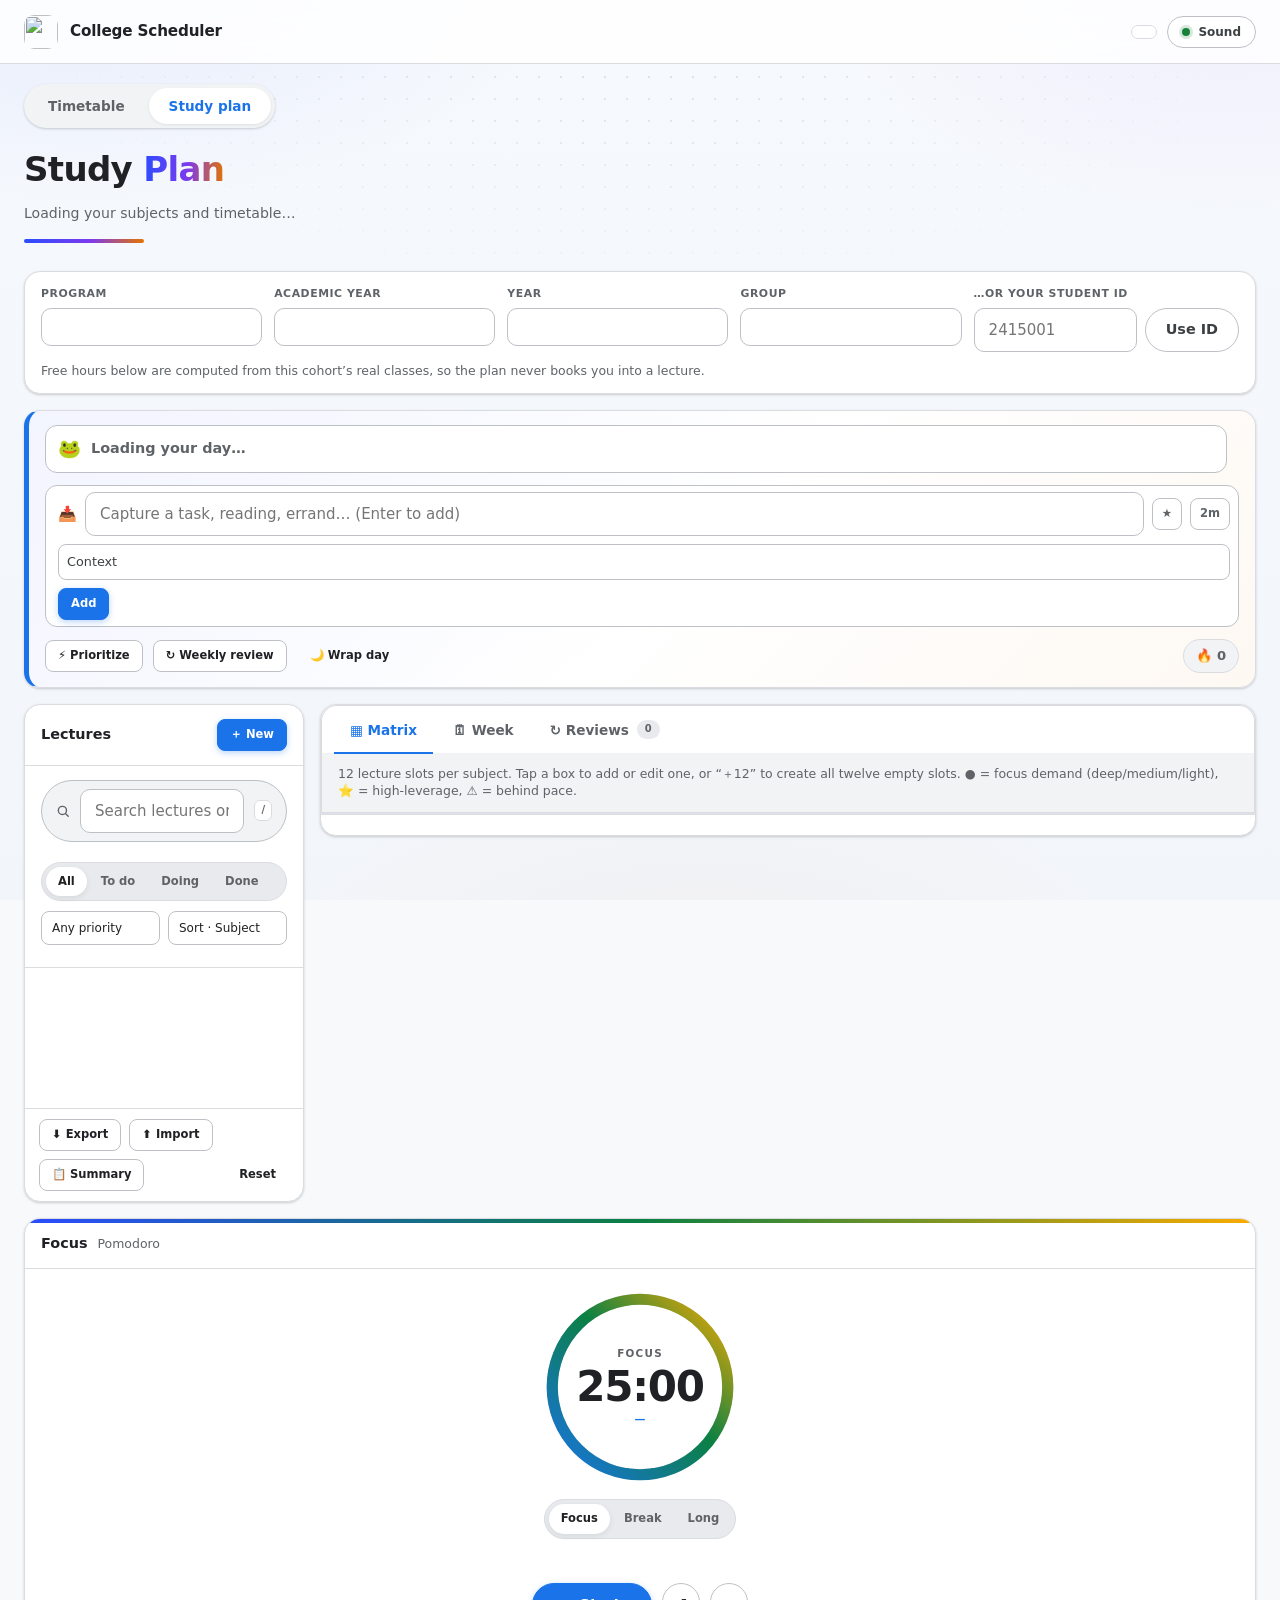
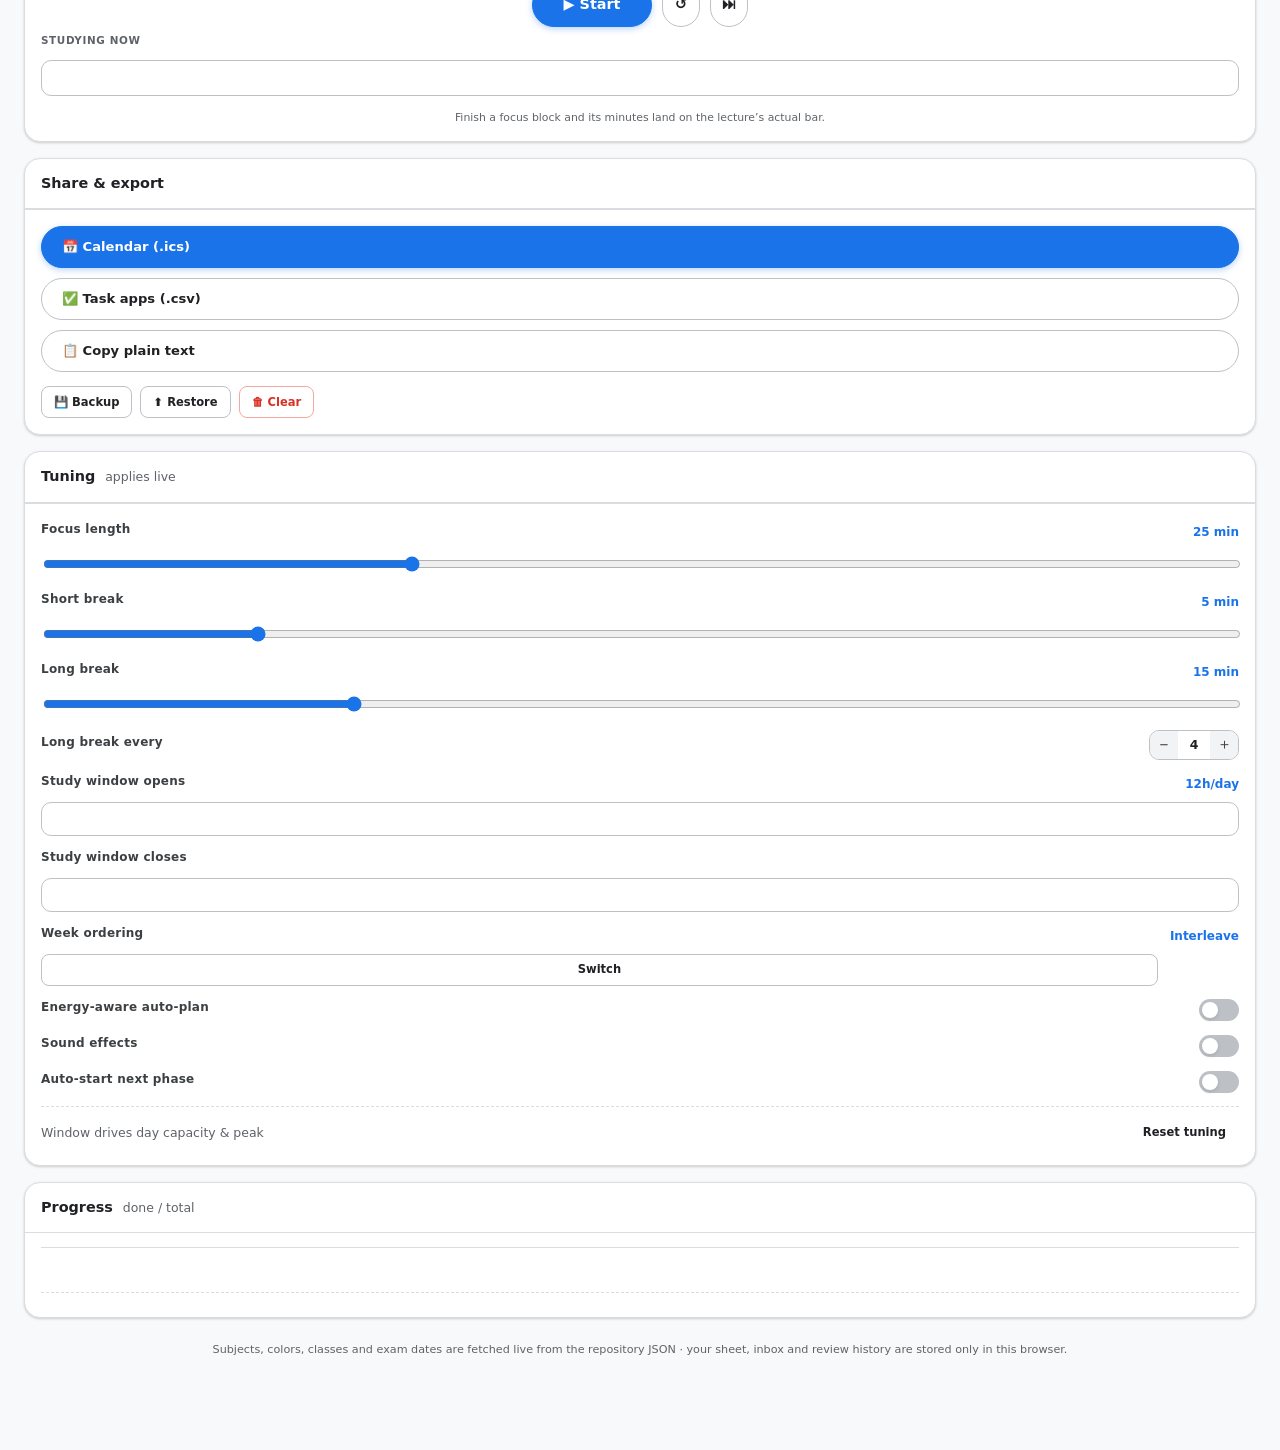
==== commit d552f118: "Update study.html" ====
--- a/study.html
+++ b/study.html
@@ -6,7 +6,7 @@
     <meta name="color-scheme" content="light" />
     <meta
       name="description"
-      content="Study plan built from your real timetable: a blank 12-slot lecture sheet per subject, capacity-aware week planner, priorities, spaced reviews, a focus timer, an Eisenhower prioritizer with energy tagging, a capture inbox, weekly review and study streak, and one-click export to Google Calendar or task apps."
+      content="Study plan built from your real timetable: a blank 12-slot lecture sheet per subject, capacity-aware week planner, Eisenhower prioritizer with energy tagging, GTD capture inbox, Leitner reviews, weekly review, study streak, focus timer, and one-click export to Google Calendar or task apps."
     />
     <title>Study Plan · College Scheduler</title>
     <link rel="icon" type="image/svg+xml" href="assets/favicon.svg" />
@@ -18,7 +18,6 @@
     <link rel="stylesheet" href="assets/css/study-extras.css" />
   </head>
   <body class="study-body">
-    <!-- Mobile section radios: 4 tabs, no JS needed -->
     <input class="mt-input" type="radio" name="mobile-tab" id="mt-plan" checked />
     <input class="mt-input" type="radio" name="mobile-tab" id="mt-lectures" />
     <input class="mt-input" type="radio" name="mobile-tab" id="mt-focus" />
@@ -45,7 +44,6 @@
         <a href="study.html" aria-current="page">Study plan</a>
       </nav>
 
-      <!-- PLAN tab: glanceable stats + cohort -->
       <section class="s-hero rise d1" data-mtab="plan" aria-label="Plan overview">
         <div class="s-hero-title">
           <h1>Study <em>Plan</em></h1>
@@ -75,12 +73,12 @@
         <p class="hint" id="c-note">Free hours below are computed from this cohort’s real classes, so the plan never books you into a lecture.</p>
       </section>
 
-      <!-- ===== TODAY HUB (capture · frog · streak · prioritize · review) ===== -->
-      <section class="x-hub rise d2" data-mtab="plan" aria-label="Today">
+      <!-- TODAY HUB: frog · capture · streak · prioritize · review · wrap -->
+      <section class="x-hub rise d2" data-mtab="plan" id="x-hub" aria-label="Today">
         <div class="x-hub-row">
           <div class="x-frog" id="x-frog" title="Eat the frog — the one thing to do first">
             <span class="x-frog-ico" aria-hidden="true">🐸</span>
-            <span class="x-frog-txt" id="x-frog-txt">Loading your day…</span>
+            <span class="x-frog-txt muted" id="x-frog-txt">Loading your day…</span>
             <button class="x-frog-act" type="button" id="x-frog-act" hidden>Do</button>
           </div>
           <div class="x-hub-stats num" id="x-hub-stats" aria-live="polite"></div>
@@ -104,14 +102,14 @@
         </form>
 
         <div class="x-hub-acts">
-          <button class="btn sm" type="button" data-xaction="open-prioritize">⚡ Prioritize</button>
-          <button class="btn sm" type="button" data-xaction="open-review">↻ Weekly review<span class="x-nudge" id="x-review-nudge" hidden></span></button>
-          <span class="x-streak" id="x-streak" title="Consecutive days with logged study">🔥 0</span>
+          <button class="btn sm" type="button" data-action="x-open-pri">⚡ Prioritize</button>
+          <button class="btn sm" type="button" data-action="x-open-rev">↻ Weekly review<span class="x-nudge" id="x-review-nudge" hidden></span></button>
+          <button class="btn sm ghost" type="button" data-action="x-wrap" title="Take today’s unfinished planned lectures back to the pool">🌙 Wrap day</button>
+          <span class="x-streak zero" id="x-streak" title="Consecutive days with logged study">🔥 0</span>
         </div>
       </section>
 
       <div class="s-work">
-        <!-- LECTURES tab -->
         <aside class="panel s-lib rise d3" data-mtab="lectures" aria-label="Lecture library">
           <div class="panel-h">
             <h2>Lectures</h2><span class="hint" id="lib-count"></span>
@@ -158,7 +156,6 @@
           </div>
         </aside>
 
-        <!-- PLAN tab: the grid -->
         <section class="panel s-canvas rise d4" data-mtab="plan" aria-label="Plan views">
           <div class="s-tabs" role="tablist" aria-label="Study views">
             <button class="s-tab" type="button" role="tab" data-action="tab" data-v="matrix" aria-selected="true">▦ Matrix</button>
@@ -167,7 +164,7 @@
           </div>
 
           <div id="view-matrix">
-            <div class="s-viewbar"><span class="hint">12 lecture slots per subject. Tap a box to add or edit one, or “＋12” to create all twelve empty slots.</span></div>
+            <div class="s-viewbar"><span class="hint">12 lecture slots per subject. Tap a box to add or edit one, or “＋12” to create all twelve empty slots. ● = focus demand (deep/medium/light), ⭐ = high-leverage, ⚠ = behind pace.</span></div>
             <div class="s-matrix-wrap"><table class="s-matrix" id="matrix-table"></table></div>
             <div class="s-matrix-note" id="matrix-note"></div>
           </div>
@@ -181,7 +178,7 @@
                 <button class="btn sm" type="button" data-action="week-today">This week</button>
               </div>
               <span class="grow"></span>
-              <button class="btn primary sm" type="button" data-action="autoplan" title="Fill free hours with your highest-priority lectures that have a time">⚡ Auto-plan</button>
+              <button class="btn primary sm" type="button" data-action="autoplan" title="Fill free hours with your highest-priority lectures — deep work first when energy-aware planning is on">⚡ Auto-plan</button>
               <button class="btn sm danger" type="button" data-action="clear-week">Clear week</button>
             </div>
             <div class="s-week-wrap"><div class="s-week" id="week-grid"></div></div>
@@ -190,17 +187,17 @@
               <span><i class="tight"></i>Tight (&gt;80%)</span>
               <span><i class="over"></i>Overbooked</span>
               <span><i class="cls"></i>Real class / exam block</span>
+              <span>▲ = inside your peak window</span>
             </div>
           </div>
 
           <div id="view-reviews" hidden>
-            <div class="s-viewbar"><span class="hint">Spaced repetition — finishing a lecture schedules recalls at <b>+1d · +3d · +7d</b>. Clear the queue to lock it in.</span></div>
+            <div class="s-viewbar"><span class="hint">Leitner boxes — finishing a lecture starts it at <b>B1 (+1d)</b>; each recall promotes the box (+3d · +7d · +14d · +30d). “Again” drops it back to B1.</span></div>
             <div class="s-rev-wrap" id="rev-wrap"></div>
           </div>
         </section>
 
         <div class="s-rail rise d5">
-          <!-- FOCUS tab -->
           <section class="panel s-focus" data-mtab="focus" aria-label="Focus timer">
             <div class="panel-h"><h2>Focus</h2><span class="hint">Pomodoro</span></div>
             <div class="s-timer-zone">
@@ -234,7 +231,6 @@
             <div class="s-focus-log" id="focus-log">Finish a focus block and its minutes land on the lecture’s actual bar.</div>
           </section>
 
-          <!-- MORE tab -->
           <section class="panel s-export" data-mtab="more" aria-label="Share and export">
             <div class="panel-h"><h2>Share &amp; export</h2></div>
             <div class="panel-b s-export-b">
@@ -265,11 +261,15 @@
                 <select id="t-win-start"></select></div>
               <div class="tune-row"><label for="t-win-end">Study window closes</label><output></output>
                 <select id="t-win-end"></select></div>
+              <div class="tune-row"><label for="t-mix">Week ordering</label><output id="o-mix">Interleave</output>
+                <button class="btn sm" type="button" id="t-mix" data-action="x-toggle-mix">Switch</button></div>
+              <div class="tune-row"><label for="t-energy">Energy-aware auto-plan</label>
+                <span class="switch"><input type="checkbox" id="t-energy"/><i></i></span></div>
               <div class="tune-row"><label for="t-sound">Sound effects</label>
                 <span class="switch"><input type="checkbox" id="t-sound"/><i></i></span></div>
               <div class="tune-row"><label for="t-auto">Auto-start next phase</label>
                 <span class="switch"><input type="checkbox" id="t-auto"/><i></i></span></div>
-              <div class="tune-foot"><span class="hint">Window drives day capacity</span>
+              <div class="tune-foot"><span class="hint">Window drives day capacity &amp; peak</span>
                 <button class="btn sm ghost" type="button" data-action="tune-reset">Reset tuning</button></div>
             </div>
           </section>
@@ -281,7 +281,7 @@
         </div>
       </div>
 
-      <p class="s-foot rise d5" data-mtab="more">Subjects, colors, classes and exam dates are fetched live from the repository JSON · your sheet is stored only in this browser.</p>
+      <p class="s-foot rise d5" data-mtab="more">Subjects, colors, classes and exam dates are fetched live from the repository JSON · your sheet, inbox and review history are stored only in this browser.</p>
     </main>
 
     <nav class="m-tabs" aria-label="Study sections">
@@ -296,41 +296,20 @@
     <div class="s-picker-scrim" id="picker-scrim" hidden></div>
     <div class="s-picker" id="day-picker" role="dialog" aria-modal="true" aria-labelledby="picker-title" hidden></div>
 
-    <!-- ===== EXTRAS OVERLAYS (Prioritize + Weekly review) ===== -->
+    <!-- PRIORITIZE + WEEKLY REVIEW SHEETS (state lives in S.plan) -->
     <div class="x-scrim" id="x-scrim" hidden></div>
 
     <section class="x-sheet" id="x-prioritize" role="dialog" aria-modal="true" aria-labelledby="x-pri-title" hidden>
       <header class="x-sheet-h">
         <h2 id="x-pri-title">⚡ Prioritize</h2>
         <span class="grow"></span>
-        <button class="x-sheet-x" type="button" data-xaction="close" aria-label="Close">✕</button>
+        <button class="x-sheet-x" type="button" data-action="x-close" aria-label="Close">✕</button>
       </header>
-      <div class="x-sheet-b">
-        <div class="x-ctrl-row">
-          <button class="x-pill" type="button" id="x-interleave" aria-pressed="true" title="Spread subjects (interleave) vs cluster them (block)">🔀 Interleave</button>
-          <span class="x-peak-tip" id="x-peak-tip"></span>
-        </div>
-
-        <div class="x-sec">
-          <h3>📥 Inbox / next actions <span class="x-count" id="x-inbox-count">0</span></h3>
-          <div class="x-inbox" id="x-inbox"></div>
-        </div>
-
-        <div class="x-sec">
-          <h3>🎯 Focus demand per subject</h3>
-          <div class="x-energy" id="x-energy"></div>
-          <p class="hint x-energy-hint">Deep = needs your peak hours · Light = can fill a gap. Used to order the matrix below.</p>
-        </div>
-
-        <div class="x-sec">
-          <h3>🧭 Urgent × important</h3>
-          <div class="x-eisenhower" id="x-eisenhower"></div>
-        </div>
-      </div>
+      <div class="x-sheet-b" id="x-pri-body"></div>
       <footer class="x-sheet-f">
-        <button class="btn sm" type="button" data-xaction="open-plan">→ Open in plan</button>
+        <button class="btn sm" type="button" data-action="x-close-plan">→ Open in plan</button>
         <span class="grow"></span>
-        <button class="btn primary sm" type="button" data-xaction="close">Done</button>
+        <button class="btn primary sm" type="button" data-action="x-close">Done</button>
       </footer>
     </section>
 
@@ -338,38 +317,18 @@
       <header class="x-sheet-h">
         <h2 id="x-rev-title">↻ Weekly review</h2>
         <span class="grow"></span>
-        <button class="x-sheet-x" type="button" data-xaction="close" aria-label="Close">✕</button>
+        <button class="x-sheet-x" type="button" data-action="x-close" aria-label="Close">✕</button>
       </header>
-      <div class="x-sheet-b">
-        <div class="x-pace" id="x-pace"></div>
-
-        <div class="x-sec">
-          <h3>⏱ Time audit — last 7 days</h3>
-          <div class="x-audit" id="x-audit"></div>
-          <div class="x-audit-row">
-            <span class="hint" id="x-audit-total"></span>
-            <span class="grow"></span>
-            <button class="btn sm" type="button" data-xaction="log" data-n="-15">−15</button>
-            <button class="btn sm" type="button" data-xaction="log" data-n="15">+15</button>
-            <button class="btn sm" type="button" data-xaction="log" data-n="25">+25</button>
-          </div>
-        </div>
-
-        <div class="x-sec">
-          <h3>✅ Review ritual</h3>
-          <div class="x-checklist" id="x-checklist"></div>
-        </div>
-      </div>
+      <div class="x-sheet-b" id="x-rev-body"></div>
       <footer class="x-sheet-f">
         <span class="hint" id="x-last-reviewed"></span>
         <span class="grow"></span>
-        <button class="btn primary sm" type="button" data-xaction="mark-reviewed">Mark reviewed today</button>
+        <button class="btn primary sm" type="button" data-action="x-mark-reviewed">Mark reviewed today</button>
       </footer>
     </section>
 
     <div class="s-toasts" id="toasts" aria-live="polite"></div>
 
     <script type="module" src="assets/js/study-app.js"></script>
-    <script type="module" src="assets/js/study-extras.js"></script>
   </body>
 </html>
--- a/assets/css/study-extras.css
+++ b/assets/css/study-extras.css
@@ -0,0 +1,252 @@
+/* College Scheduler — Study extras: Today hub, Prioritize (Eisenhower + energy +
+   interleave), Weekly review (pace + audit + ritual). Self-contained; reads the
+   app's rendered DOM and stores its own data. Reuses the Flare design tokens. */
+
+/* ---------- Today hub ---------- */
+.x-hub {
+  background: linear-gradient(135deg, color-mix(in srgb, var(--wash1, #2b4cff) 6%, #fff), #fff 55%, color-mix(in srgb, var(--wash3, #e37400) 5%, #fff));
+  border: 1px solid var(--line, #dde3ec);
+  border-left: 5px solid var(--accent, #2b4cff);
+  border-radius: 16px;
+  padding: 14px 16px;
+  margin-bottom: 16px;
+  box-shadow: var(--shadow, 0 1px 3px rgba(16,24,40,0.08));
+  display: grid;
+  gap: 12px;
+}
+.x-hub-row { display: flex; align-items: center; gap: 12px; flex-wrap: wrap; }
+
+.x-frog {
+  display: flex; align-items: center; gap: 10px;
+  min-width: 0; flex: 1 1 240px;
+  background: #fff; border: 1px solid var(--line-strong, #cdd5e1);
+  border-radius: 12px; padding: 9px 12px;
+}
+.x-frog-ico { font-size: 1.15rem; flex: 0 0 auto; }
+.x-frog-txt {
+  flex: 1; min-width: 0; font-size: .9rem; font-weight: 700; color: var(--text, #16202c);
+  white-space: nowrap; overflow: hidden; text-overflow: ellipsis;
+}
+.x-frog-txt.muted { color: var(--muted, #6b7888); font-weight: 600; }
+.x-frog-act {
+  flex: 0 0 auto; border: 0; background: var(--accent, #2b4cff); color: #fff;
+  font: inherit; font-size: .72rem; font-weight: 800; border-radius: 8px; padding: 5px 12px; cursor: pointer;
+  transition: filter .15s ease;
+}
+.x-frog-act:hover { filter: brightness(1.06); }
+
+.x-hub-stats {
+  display: flex; gap: 8px 14px; flex-wrap: wrap; align-items: center;
+  font-size: .78rem; font-weight: 700; color: var(--text-2, #3a4757);
+}
+.x-hub-stats b { color: var(--accent, #2b4cff); }
+.x-hub-stats .warn { color: #d93025; }
+.x-hub-stats .ok { color: #188038; }
+
+.x-capture {
+  display: flex; align-items: center; gap: 8px; flex-wrap: wrap;
+  border: 1px solid var(--line-strong, #cdd5e1); border-radius: 12px;
+  background: #fff; padding: 6px 8px 6px 12px;
+  transition: border-color .15s ease, box-shadow .15s ease;
+}
+.x-capture:focus-within { border-color: var(--accent, #2b4cff); box-shadow: 0 0 0 3px var(--accent-soft, rgba(43,76,255,0.12)); }
+.x-capture.flash { border-color: #188038; box-shadow: 0 0 0 3px rgba(24,128,56,.16); }
+.x-cap-ico { color: var(--muted, #6b7888); flex: 0 0 auto; }
+.x-capture input {
+  flex: 1 1 160px; min-width: 0; border: 0; outline: 0; background: transparent;
+  font: inherit; font-size: 16px; color: var(--text, #16202c); height: 36px;
+}
+.x-cap-flag {
+  flex: 0 0 auto; border: 1.5px solid var(--line-strong, #cdd5e1); background: #fff; color: var(--muted, #6b7888);
+  font: inherit; font-size: .72rem; font-weight: 800; border-radius: 8px; padding: 6px 9px; cursor: pointer; transition: all .15s ease;
+}
+.x-cap-flag[aria-pressed="true"] { border-color: var(--accent, #2b4cff); background: var(--accent-soft, rgba(43,76,255,0.12)); color: var(--accent, #2b4cff); }
+.x-cap-flag#x-cap-2min[aria-pressed="true"] { border-color: #188038; background: rgba(24,128,56,.10); color: #188038; }
+.x-capture select {
+  flex: 0 0 auto; height: 36px; border: 1px solid var(--line-strong, #cdd5e1); border-radius: 8px;
+  background: #fff; font: inherit; font-size: .8rem; padding: 0 8px; color: var(--text-2, #3a4757);
+}
+
+.x-hub-acts { display: flex; align-items: center; gap: 10px; flex-wrap: wrap; }
+.x-hub-acts .btn { position: relative; }
+.x-nudge { position: absolute; top: -3px; right: -3px; width: 9px; height: 9px; border-radius: 50%; background: #d93025; box-shadow: 0 0 0 2px #fff; }
+.x-streak {
+  margin-left: auto; font-size: .82rem; font-weight: 800; color: #b06000;
+  background: #fef3e0; border: 1px solid #f4c777; border-radius: 999px; padding: 6px 12px; white-space: nowrap;
+}
+.x-streak.zero { color: var(--muted, #6b7888); background: var(--surface-2, #f7f9fc); border-color: var(--line, #dde3ec); }
+
+/* ---------- Scrims + sheets ---------- */
+.x-scrim {
+  position: fixed; inset: 0; z-index: 74; background: rgba(15,23,42,.46);
+  backdrop-filter: blur(4px); opacity: 0; transition: opacity .25s ease;
+}
+.x-scrim.show { opacity: 1; }
+
+.x-sheet {
+  position: fixed; top: var(--s-top, 64px); right: 0; bottom: 0; z-index: 75;
+  width: min(560px, 100vw); background: var(--surface, #fff);
+  border-left: 1px solid var(--line, #dde3ec);
+  box-shadow: 0 26px 60px -24px rgba(16,24,40,.4);
+  transform: translateX(103%); transition: transform .3s cubic-bezier(.22,.61,.36,1);
+  display: flex; flex-direction: column;
+}
+.x-sheet.show { transform: none; }
+
+.x-sheet-h {
+  display: flex; align-items: center; gap: 12px; padding: 14px 18px;
+  border-bottom: 1px solid var(--line, #dde3ec);
+  background: linear-gradient(90deg, var(--accent-soft, rgba(43,76,255,0.12)), transparent);
+}
+.x-sheet-h h2 { margin: 0; font-size: 1rem; font-weight: 800; }
+.x-sheet-x {
+  border: 0; background: var(--surface-3, #eef2f8); width: 32px; height: 32px; border-radius: 50%;
+  cursor: pointer; font-size: .95rem; color: var(--text-2, #3a4757); flex: 0 0 auto; transition: all .15s ease;
+}
+.x-sheet-x:hover { background: var(--line, #dde3ec); color: #d93025; }
+
+.x-sheet-b { overflow-y: auto; padding: 16px 18px; display: grid; gap: 18px; flex: 1; }
+.x-sheet-f {
+  border-top: 1px solid var(--line, #dde3ec); padding: 12px 18px; display: flex; gap: 10px; align-items: center; flex-wrap: wrap;
+}
+
+.x-sec h3 {
+  margin: 0 0 10px; font-size: .72rem; font-weight: 800; letter-spacing: .06em; text-transform: uppercase;
+  color: var(--muted, #6b7888); display: flex; align-items: center; gap: 8px;
+}
+.x-count { background: var(--surface-3, #eef2f8); border-radius: 99px; padding: 2px 9px; font-size: .66rem; color: var(--text-2, #3a4757); }
+
+/* ---------- Controls row ---------- */
+.x-ctrl-row { display: flex; align-items: center; gap: 10px; flex-wrap: wrap; }
+.x-pill {
+  border: 1.5px solid var(--line-strong, #cdd5e1); background: #fff; color: var(--muted, #6b7888);
+  font: inherit; font-size: .76rem; font-weight: 800; border-radius: 999px; padding: 7px 14px; cursor: pointer; transition: all .15s ease;
+}
+.x-pill[aria-pressed="true"] { border-color: var(--accent, #2b4cff); background: var(--accent-soft, rgba(43,76,255,0.12)); color: var(--accent, #2b4cff); }
+.x-peak-tip { font-size: .74rem; color: var(--muted, #6b7888); flex: 1; min-width: 160px; }
+.x-peak-tip b { color: var(--text-2, #3a4757); }
+
+/* ---------- Inbox list ---------- */
+.x-inbox { display: grid; gap: 8px; }
+.x-inbox-empty { padding: 18px 12px; text-align: center; color: var(--muted, #6b7888); font-size: .8rem; border: 1.5px dashed var(--line-strong, #cdd5e1); border-radius: 12px; }
+.x-task {
+  display: flex; align-items: center; gap: 10px; padding: 9px 10px;
+  border: 1px solid var(--line, #dde3ec); border-left: 4px solid var(--tc, var(--muted, #6b7888));
+  background: #fff; border-radius: 11px; flex-wrap: wrap; transition: all .15s ease;
+}
+.x-task.done { opacity: .55; }
+.x-task.done .x-task-txt { text-decoration: line-through; }
+.x-task.imp { --tc: #d93025; }
+.x-task.two { --tc: #188038; }
+.x-task-check { width: 18px; height: 18px; accent-color: var(--accent, #2b4cff); flex: 0 0 auto; cursor: pointer; }
+.x-task-txt { flex: 1 1 140px; min-width: 0; font-size: .85rem; font-weight: 600; color: var(--text, #16202c); overflow-wrap: anywhere; }
+.x-task-meta { display: flex; align-items: center; gap: 6px; flex-wrap: wrap; }
+.x-task-badge { font-size: .62rem; font-weight: 800; border-radius: 6px; padding: 2px 7px; background: var(--surface-3, #eef2f8); color: var(--text-2, #3a4757); }
+.x-task-badge.ctx { background: var(--accent-soft, rgba(43,76,255,0.12)); color: var(--accent, #2b4cff); }
+.x-task-badge.star { background: #fce8e6; color: #a50e0e; }
+.x-task-badge.two { background: rgba(24,128,56,.10); color: #188038; }
+.x-task-due { height: 30px; border: 1px solid var(--line-strong, #cdd5e1); border-radius: 8px; font: inherit; font-size: .74rem; padding: 0 6px; background: #fff; color: var(--text-2, #3a4757); }
+.x-task-due.overdue { border-color: #f4a7a1; color: #a50e0e; background: #fce8e6; }
+.x-task-x { border: 0; background: transparent; color: var(--muted, #6b7888); cursor: pointer; font-size: 1rem; padding: 2px 6px; border-radius: 6px; flex: 0 0 auto; }
+.x-task-x:hover { color: #d93025; background: #fce8e6; }
+
+/* ---------- Energy chips ---------- */
+.x-energy { display: flex; flex-wrap: wrap; gap: 8px; }
+.x-energy-hint { margin-top: 8px; }
+.x-energy-chip {
+  display: inline-flex; align-items: center; gap: 8px; border: 1px solid var(--line, #dde3ec);
+  background: #fff; border-radius: 999px; padding: 5px 6px 5px 12px; font-size: .76rem; font-weight: 700; color: var(--text-2, #3a4757);
+}
+.x-energy-chip .sw { width: 9px; height: 9px; border-radius: 50%; background: var(--ec, var(--accent, #2b4cff)); flex: 0 0 auto; }
+.x-energy-chip .nm { max-width: 130px; white-space: nowrap; overflow: hidden; text-overflow: ellipsis; }
+.x-energy-seg { display: inline-flex; gap: 2px; background: var(--surface-3, #eef2f8); border-radius: 999px; padding: 2px; }
+.x-energy-seg button {
+  border: 0; background: transparent; font: inherit; font-size: .62rem; font-weight: 800; color: var(--muted, #6b7888);
+  border-radius: 999px; padding: 3px 7px; cursor: pointer; transition: all .12s ease;
+}
+.x-energy-seg button[aria-pressed="true"].deep { background: #d93025; color: #fff; }
+.x-energy-seg button[aria-pressed="true"].medium { background: #e37400; color: #fff; }
+.x-energy-seg button[aria-pressed="true"].light { background: #188038; color: #fff; }
+
+/* ---------- Eisenhower 2x2 ---------- */
+.x-eisenhower { display: grid; grid-template-columns: 1fr 1fr; gap: 10px; }
+.x-quad {
+  border: 1px solid var(--line, #dde3ec); border-radius: 12px; overflow: hidden; background: #fff;
+  display: flex; flex-direction: column; min-height: 120px;
+}
+.x-quad-h { display: flex; align-items: center; gap: 8px; padding: 8px 12px; font-size: .72rem; font-weight: 800; letter-spacing: .03em; text-transform: uppercase; }
+.x-quad-h .n { margin-left: auto; background: rgba(0,0,0,.06); border-radius: 99px; padding: 1px 8px; font-size: .66rem; }
+.x-quad.q1 .x-quad-h { background: #fce8e6; color: #a50e0e; }
+.x-quad.q2 .x-quad-h { background: #e8f0fe; color: #174ea6; }
+.x-quad.q3 .x-quad-h { background: #fef3e0; color: #b06000; }
+.x-quad.q4 .x-quad-h { background: var(--surface-3, #eef2f8); color: var(--muted, #6b7888); }
+.x-quad-b { padding: 8px; display: grid; gap: 6px; overflow-y: auto; max-height: 220px; }
+.x-quad-empty { color: var(--muted, #6b7888); font-size: .74rem; padding: 8px 4px; text-align: center; }
+.x-qitem {
+  display: flex; align-items: center; gap: 8px; padding: 7px 9px; border: 1px solid var(--line, #dde3ec);
+  border-left: 3px solid var(--qc, var(--muted, #6b7888)); border-radius: 9px; background: #fff; font-size: .8rem; cursor: default;
+}
+.x-qitem .qt { flex: 1; min-width: 0; font-weight: 600; color: var(--text, #16202c); white-space: nowrap; overflow: hidden; text-overflow: ellipsis; }
+.x-qitem .qs { font-size: .62rem; font-weight: 800; color: var(--muted, #6b7888); flex: 0 0 auto; }
+.x-qitem .qp { font-size: .6rem; font-weight: 800; border-radius: 5px; padding: 1px 6px; flex: 0 0 auto; }
+.x-qitem .qp.must { background: #fce8e6; color: #a50e0e; }
+.x-qitem .qp.should { background: #fef3e0; color: #b06000; }
+.x-qitem .qp.could { background: var(--surface-3, #eef2f8); color: var(--text-2, #3a4757); }
+.x-qitem .star { color: #f9ab00; font-weight: 900; flex: 0 0 auto; }
+.x-qitem.inbox { --qc: var(--accent, #2b4cff); }
+.x-qitem.lecture { --qc: var(--lc, var(--muted, #6b7888)); }
+
+/* ---------- Review: pace + audit + checklist ---------- */
+.x-pace {
+  display: grid; grid-template-columns: repeat(auto-fit, minmax(120px, 1fr)); gap: 10px;
+  border: 1px solid var(--line, #dde3ec); border-radius: 12px; padding: 12px; background: var(--surface-2, #f7f9fc);
+}
+.x-pace-cell { text-align: center; }
+.x-pace-cell .v { font-size: 1.3rem; font-weight: 800; letter-spacing: -.02em; color: var(--text, #16202c); }
+.x-pace-cell .v.red { color: #d93025; } .x-pace-cell .v.amber { color: #b06000; } .x-pace-cell .v.green { color: #188038; }
+.x-pace-cell .k { font-size: .64rem; font-weight: 800; letter-spacing: .05em; text-transform: uppercase; color: var(--muted, #6b7888); margin-top: 2px; }
+
+.x-audit { display: flex; align-items: flex-end; gap: 6px; height: 84px; padding: 6px 2px 0; }
+.x-audit-col { flex: 1; display: flex; flex-direction: column; align-items: center; gap: 4px; height: 100%; justify-content: flex-end; }
+.x-audit-bar { width: 100%; max-width: 30px; border-radius: 6px 6px 3px 3px; background: linear-gradient(180deg, var(--accent, #2b4cff), color-mix(in srgb, var(--wash2, #7c3aed) 70%, var(--accent, #2b4cff))); min-height: 3px; transition: height .4s ease; }
+.x-audit-bar.today { outline: 2px solid #f9ab00; outline-offset: 1px; }
+.x-audit-bar.zero { background: var(--surface-3, #eef2f8); }
+.x-audit-lbl { font-size: .6rem; font-weight: 800; color: var(--muted, #6b7888); }
+.x-audit-row { display: flex; align-items: center; gap: 8px; margin-top: 10px; flex-wrap: wrap; }
+.x-audit-row .hint b { color: var(--text-2, #3a4757); }
+
+.x-checklist { display: grid; gap: 8px; }
+.x-check {
+  display: flex; align-items: flex-start; gap: 10px; padding: 10px 12px; border: 1px solid var(--line, #dde3ec);
+  border-radius: 11px; background: #fff; cursor: pointer; transition: all .15s ease;
+}
+.x-check:hover { border-color: var(--accent, #2b4cff); background: var(--accent-soft, rgba(43,76,255,0.06)); }
+.x-check input { width: 18px; height: 18px; margin-top: 1px; accent-color: var(--accent, #2b4cff); flex: 0 0 auto; cursor: pointer; }
+.x-check .t { flex: 1; min-width: 0; }
+.x-check .t b { display: block; font-size: .85rem; font-weight: 700; color: var(--text, #16202c); }
+.x-check .t span { display: block; font-size: .7rem; color: var(--muted, #6b7888); margin-top: 2px; }
+.x-check.done { background: rgba(24,128,56,.06); border-color: #a8dab5; }
+.x-check.done .t b { color: #188038; }
+
+/* ---------- Mobile: sheets become bottom sheets, hub stacks ---------- */
+@media (max-width: 880px) {
+  .x-hub { padding: 12px 14px; }
+  .x-hub-stats { font-size: .76rem; }
+  .x-streak { margin-left: 0; }
+
+  .x-sheet {
+    top: auto; left: 0; right: 0; bottom: 0; width: 100%;
+    max-height: 88vh; border-left: 0; border-top: 1px solid var(--line, #dde3ec);
+    border-radius: 18px 18px 0 0; transform: translateY(103%);
+  }
+  .x-sheet.show { transform: none; }
+  .x-sheet-b { padding-bottom: calc(16px + env(safe-area-inset-bottom)); }
+
+  .x-eisenhower { grid-template-columns: 1fr; }
+  .x-quad-b { max-height: 180px; }
+  .x-capture select { flex: 1 1 100%; }
+}
+
+@media (prefers-reduced-motion: reduce) {
+  .x-sheet, .x-scrim, .x-audit-bar, .x-frog-act, .x-pill, .x-cap-flag { transition-duration: .001s !important; }
+}
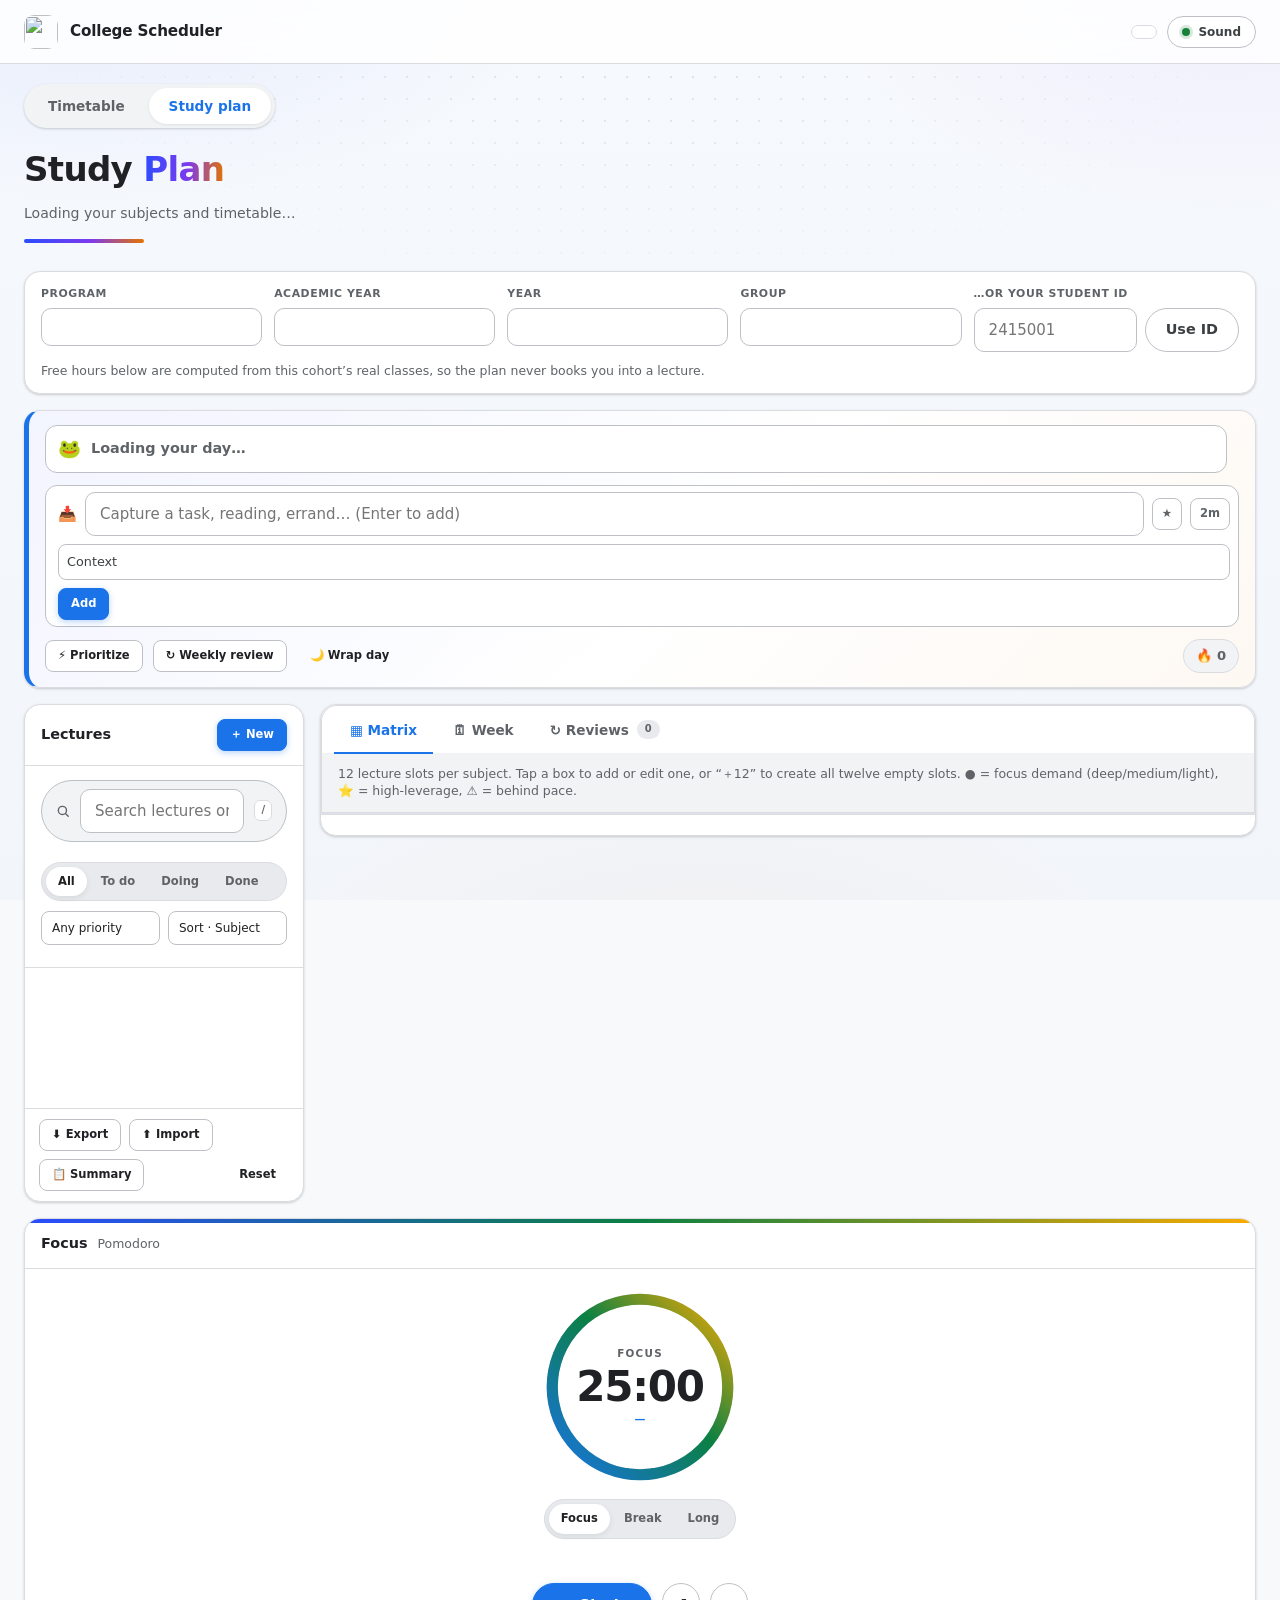
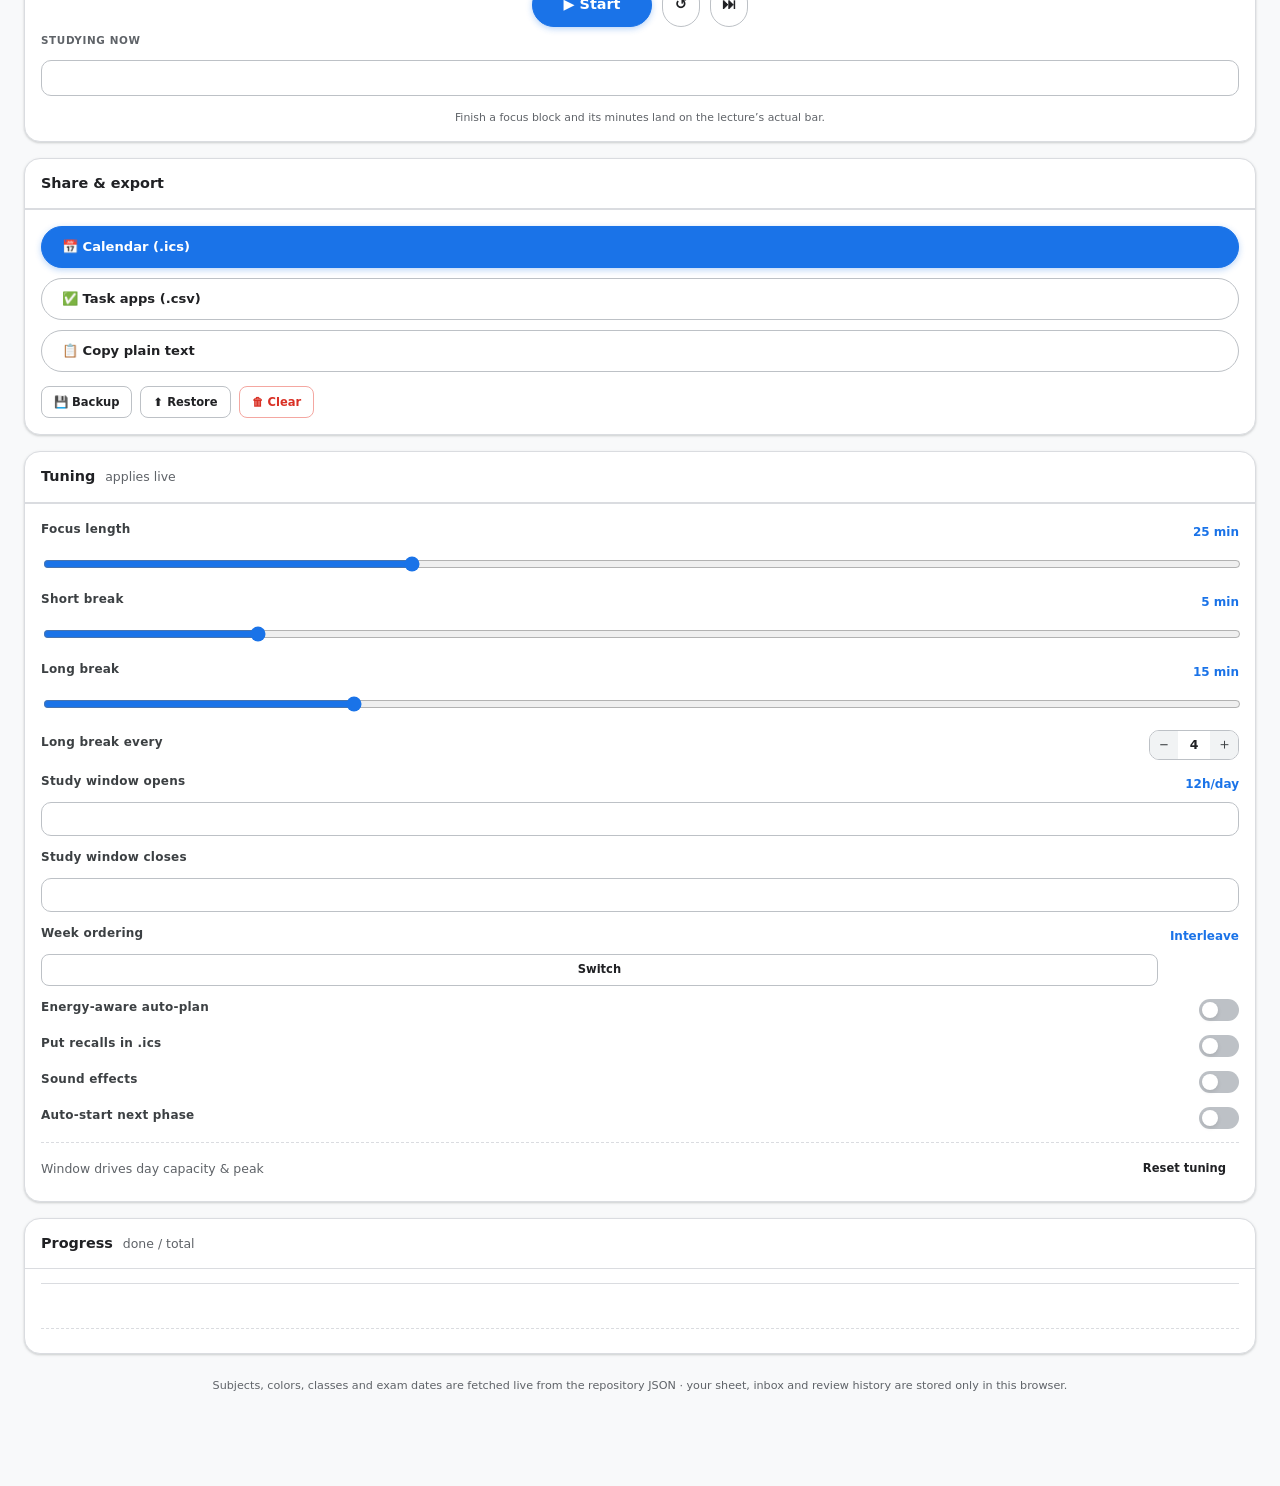
==== commit d13860a7: "Update study.html" ====
--- a/study.html
+++ b/study.html
@@ -4,10 +4,7 @@
     <meta charset="utf-8" />
     <meta name="viewport" content="width=device-width, initial-scale=1, viewport-fit=cover" />
     <meta name="color-scheme" content="light" />
-    <meta
-      name="description"
-      content="Study plan built from your real timetable: a blank 12-slot lecture sheet per subject, capacity-aware week planner, Eisenhower prioritizer with energy tagging, GTD capture inbox, Leitner reviews, weekly review, study streak, focus timer, and one-click export to Google Calendar or task apps."
-    />
+    <meta name="description" content="Study plan built from your real timetable: 12-slot lecture sheet per subject, capacity-aware week planner, Eisenhower prioritizer with energy tagging, GTD capture inbox, Leitner reviews surfaced in your calendar, weekly review, study streak, focus timer, and one-click export to Google Calendar or task apps." />
     <title>Study Plan · College Scheduler</title>
     <link rel="icon" type="image/svg+xml" href="assets/favicon.svg" />
     <link rel="apple-touch-icon" href="assets/favicon.svg" />
@@ -26,31 +23,18 @@
     <div class="s-bg" aria-hidden="true"></div>
 
     <header class="s-topbar">
-      <a class="s-brand" href="index.html">
-        <img src="assets/favicon.svg" alt="" aria-hidden="true" />
-        <span><b>College Scheduler</b></span>
-      </a>
+      <a class="s-brand" href="index.html"><img src="assets/favicon.svg" alt="" aria-hidden="true" /><span><b>College Scheduler</b></span></a>
       <div class="s-top-right">
         <span class="s-date num" id="s-today"></span>
-        <button class="s-sound" id="sound-btn" aria-pressed="true" title="Toggle all sounds">
-          <span class="dot" aria-hidden="true"></span><span id="sound-lbl">Sound</span>
-        </button>
+        <button class="s-sound" id="sound-btn" aria-pressed="true" title="Toggle all sounds"><span class="dot" aria-hidden="true"></span><span id="sound-lbl">Sound</span></button>
       </div>
     </header>
 
     <main class="s-shell">
-      <nav class="site-nav study-nav" aria-label="Sections">
-        <a href="index.html">Timetable</a>
-        <a href="study.html" aria-current="page">Study plan</a>
-      </nav>
+      <nav class="site-nav study-nav" aria-label="Sections"><a href="index.html">Timetable</a><a href="study.html" aria-current="page">Study plan</a></nav>
 
       <section class="s-hero rise d1" data-mtab="plan" aria-label="Plan overview">
-        <div class="s-hero-title">
-          <h1>Study <em>Plan</em></h1>
-          <p id="s-hero-sub">Loading your subjects and timetable…</p>
-          <div class="s-rule" aria-hidden="true"></div>
-          <div class="s-exam-chips" id="s-exam-chips"></div>
-        </div>
+        <div class="s-hero-title"><h1>Study <em>Plan</em></h1><p id="s-hero-sub">Loading your subjects and timetable…</p><div class="s-rule" aria-hidden="true"></div><div class="s-exam-chips" id="s-exam-chips"></div></div>
         <div class="s-stats" id="s-stats"></div>
       </section>
 
@@ -62,45 +46,24 @@
           <div class="field"><label for="c-year">Academic year</label><select id="c-year"></select></div>
           <div class="field"><label for="c-level">Year</label><select id="c-level"></select></div>
           <div class="field"><label for="c-group">Group</label><select id="c-group"></select></div>
-          <div class="field s-id-field">
-            <label for="c-id">…or your student ID</label>
-            <div class="s-id-row">
-              <input id="c-id" type="text" inputmode="numeric" autocomplete="off" placeholder="2415001" />
-              <button class="btn quiet" type="button" id="c-id-go">Use ID</button>
-            </div>
-          </div>
+          <div class="field s-id-field"><label for="c-id">…or your student ID</label><div class="s-id-row"><input id="c-id" type="text" inputmode="numeric" autocomplete="off" placeholder="2415001" /><button class="btn quiet" type="button" id="c-id-go">Use ID</button></div></div>
         </div>
         <p class="hint" id="c-note">Free hours below are computed from this cohort’s real classes, so the plan never books you into a lecture.</p>
       </section>
 
-      <!-- TODAY HUB: frog · capture · streak · prioritize · review · wrap -->
       <section class="x-hub rise d2" data-mtab="plan" id="x-hub" aria-label="Today">
         <div class="x-hub-row">
-          <div class="x-frog" id="x-frog" title="Eat the frog — the one thing to do first">
-            <span class="x-frog-ico" aria-hidden="true">🐸</span>
-            <span class="x-frog-txt muted" id="x-frog-txt">Loading your day…</span>
-            <button class="x-frog-act" type="button" id="x-frog-act" hidden>Do</button>
-          </div>
+          <div class="x-frog" id="x-frog" title="Eat the frog — the one thing to do first"><span class="x-frog-ico" aria-hidden="true">🐸</span><span class="x-frog-txt muted" id="x-frog-txt">Loading your day…</span><button class="x-frog-act" type="button" id="x-frog-act" hidden>Do</button></div>
           <div class="x-hub-stats num" id="x-hub-stats" aria-live="polite"></div>
         </div>
-
         <form class="x-capture" id="x-capture-form" autocomplete="off">
           <span class="x-cap-ico" aria-hidden="true">📥</span>
           <input id="x-capture" type="text" placeholder="Capture a task, reading, errand… (Enter to add)" aria-label="Capture a task" />
           <button type="button" class="x-cap-flag" id="x-cap-imp" aria-pressed="false" title="Important (not just urgent)">★</button>
           <button type="button" class="x-cap-flag" id="x-cap-2min" aria-pressed="false" title="Under 2 minutes — do it now">2m</button>
-          <select id="x-cap-ctx" aria-label="Context">
-            <option value="">Context</option>
-            <option value="@reading">@reading</option>
-            <option value="@lab">@lab</option>
-            <option value="@computer">@computer</option>
-            <option value="@email">@email</option>
-            <option value="@calls">@calls</option>
-            <option value="@errands">@errands</option>
-          </select>
+          <select id="x-cap-ctx" aria-label="Context"><option value="">Context</option><option value="@reading">@reading</option><option value="@lab">@lab</option><option value="@computer">@computer</option><option value="@email">@email</option><option value="@calls">@calls</option><option value="@errands">@errands</option></select>
           <button class="btn primary sm" type="submit">Add</button>
         </form>
-
         <div class="x-hub-acts">
           <button class="btn sm" type="button" data-action="x-open-pri">⚡ Prioritize</button>
           <button class="btn sm" type="button" data-action="x-open-rev">↻ Weekly review<span class="x-nudge" id="x-review-nudge" hidden></span></button>
@@ -111,48 +74,21 @@
 
       <div class="s-work">
         <aside class="panel s-lib rise d3" data-mtab="lectures" aria-label="Lecture library">
-          <div class="panel-h">
-            <h2>Lectures</h2><span class="hint" id="lib-count"></span>
-            <span class="grow"></span>
-            <button class="btn primary sm" type="button" data-action="new">＋ New</button>
-          </div>
+          <div class="panel-h"><h2>Lectures</h2><span class="hint" id="lib-count"></span><span class="grow"></span><button class="btn primary sm" type="button" data-action="new">＋ New</button></div>
           <div class="s-lib-tools">
-            <div class="s-search">
-              <svg width="14" height="14" viewBox="0 0 24 24" fill="none" stroke="currentColor" stroke-width="2.4" stroke-linecap="round" aria-hidden="true"><circle cx="11" cy="11" r="7"/><line x1="21" y1="21" x2="16.6" y2="16.6"/></svg>
-              <input id="q" type="text" placeholder="Search lectures or subjects…" aria-label="Search lectures" />
-              <kbd>/</kbd>
-            </div>
+            <div class="s-search"><svg width="14" height="14" viewBox="0 0 24 24" fill="none" stroke="currentColor" stroke-width="2.4" stroke-linecap="round" aria-hidden="true"><circle cx="11" cy="11" r="7"/><line x1="21" y1="21" x2="16.6" y2="16.6"/></svg><input id="q" type="text" placeholder="Search lectures or subjects…" aria-label="Search lectures" /><kbd>/</kbd></div>
             <div class="s-chips" id="subject-chips" role="group" aria-label="Filter by subject"></div>
-            <div class="seg" id="status-seg" role="group" aria-label="Filter by status">
-              <button type="button" data-action="f-status" data-v="all" aria-pressed="true">All</button>
-              <button type="button" data-action="f-status" data-v="todo" aria-pressed="false">To do</button>
-              <button type="button" data-action="f-status" data-v="doing" aria-pressed="false">Doing</button>
-              <button type="button" data-action="f-status" data-v="done" aria-pressed="false">Done</button>
-            </div>
+            <div class="seg" id="status-seg" role="group" aria-label="Filter by status"><button type="button" data-action="f-status" data-v="all" aria-pressed="true">All</button><button type="button" data-action="f-status" data-v="todo" aria-pressed="false">To do</button><button type="button" data-action="f-status" data-v="doing" aria-pressed="false">Doing</button><button type="button" data-action="f-status" data-v="done" aria-pressed="false">Done</button></div>
             <div class="s-row2">
-              <select id="pri-filter" aria-label="Filter by priority">
-                <option value="all">Any priority</option><option value="must">Must</option>
-                <option value="should">Should</option><option value="could">Could</option>
-              </select>
-              <select id="sort-sel" aria-label="Sort lectures">
-                <option value="subject">Sort · Subject</option>
-                <option value="priority">Sort · Priority</option>
-                <option value="deadline">Sort · Exam soonest</option>
-                <option value="estimate">Sort · Longest first</option>
-                <option value="num">Sort · Lecture №</option>
-              </select>
+              <select id="pri-filter" aria-label="Filter by priority"><option value="all">Any priority</option><option value="must">Must</option><option value="should">Should</option><option value="could">Could</option></select>
+              <select id="sort-sel" aria-label="Sort lectures"><option value="subject">Sort · Subject</option><option value="priority">Sort · Priority</option><option value="deadline">Sort · Exam soonest</option><option value="estimate">Sort · Longest first</option><option value="num">Sort · Lecture №</option></select>
             </div>
             <div class="s-views" id="views-row" aria-label="Saved views"></div>
           </div>
           <div class="s-lib-list" id="lib-list" aria-label="Lecture list"></div>
           <div class="s-bulk" id="bulk-bar" hidden></div>
           <div class="s-lib-foot">
-            <button class="btn sm" type="button" data-action="export">⬇ Export</button>
-            <button class="btn sm" type="button" data-action="import">⬆ Import</button>
-            <button class="btn sm" type="button" data-action="summary">📋 Summary</button>
-            <span class="grow"></span>
-            <button class="btn sm ghost" type="button" data-action="reset-sample" title="Regenerate the starter plan from your subjects">Reset</button>
-            <input type="file" id="import-file" accept=".json,application/json" hidden />
+            <button class="btn sm" type="button" data-action="export">⬇ Export</button><button class="btn sm" type="button" data-action="import">⬆ Import</button><button class="btn sm" type="button" data-action="summary">📋 Summary</button><span class="grow"></span><button class="btn sm ghost" type="button" data-action="reset-sample" title="Regenerate the starter plan from your subjects">Reset</button><input type="file" id="import-file" accept=".json,application/json" hidden />
           </div>
         </aside>
 
@@ -162,37 +98,21 @@
             <button class="s-tab" type="button" role="tab" data-action="tab" data-v="week" aria-selected="false">🗓 Week</button>
             <button class="s-tab" type="button" role="tab" data-action="tab" data-v="reviews" aria-selected="false">↻ Reviews <span class="s-badge zero" id="rev-badge">0</span></button>
           </div>
-
           <div id="view-matrix">
             <div class="s-viewbar"><span class="hint">12 lecture slots per subject. Tap a box to add or edit one, or “＋12” to create all twelve empty slots. ● = focus demand (deep/medium/light), ⭐ = high-leverage, ⚠ = behind pace.</span></div>
             <div class="s-matrix-wrap"><table class="s-matrix" id="matrix-table"></table></div>
             <div class="s-matrix-note" id="matrix-note"></div>
           </div>
-
           <div id="view-week" hidden>
             <div class="s-viewbar">
-              <div class="s-weeknav">
-                <button class="icon-btn" type="button" data-action="week-prev" aria-label="Previous week">‹</button>
-                <span class="lbl num" id="week-lbl"></span>
-                <button class="icon-btn" type="button" data-action="week-next" aria-label="Next week">›</button>
-                <button class="btn sm" type="button" data-action="week-today">This week</button>
-              </div>
-              <span class="grow"></span>
-              <button class="btn primary sm" type="button" data-action="autoplan" title="Fill free hours with your highest-priority lectures — deep work first when energy-aware planning is on">⚡ Auto-plan</button>
-              <button class="btn sm danger" type="button" data-action="clear-week">Clear week</button>
+              <div class="s-weeknav"><button class="icon-btn" type="button" data-action="week-prev" aria-label="Previous week">‹</button><span class="lbl num" id="week-lbl"></span><button class="icon-btn" type="button" data-action="week-next" aria-label="Next week">›</button><button class="btn sm" type="button" data-action="week-today">This week</button></div>
+              <span class="grow"></span><button class="btn primary sm" type="button" data-action="autoplan" title="Fill free hours with your highest-priority lectures — deep work first when energy-aware planning is on">⚡ Auto-plan</button><button class="btn sm danger" type="button" data-action="clear-week">Clear week</button>
             </div>
             <div class="s-week-wrap"><div class="s-week" id="week-grid"></div></div>
-            <div class="s-week-legend">
-              <span><i class="ok"></i>Planned fits free time</span>
-              <span><i class="tight"></i>Tight (&gt;80%)</span>
-              <span><i class="over"></i>Overbooked</span>
-              <span><i class="cls"></i>Real class / exam block</span>
-              <span>▲ = inside your peak window</span>
-            </div>
-          </div>
-
+            <div class="s-week-legend"><span><i class="ok"></i>Planned fits free time</span><span><i class="tight"></i>Tight (&gt;80%)</span><span><i class="over"></i>Overbooked</span><span><i class="cls"></i>Real class / exam block</span><span>▲ = inside your peak window</span></div>
+          </div>
           <div id="view-reviews" hidden>
-            <div class="s-viewbar"><span class="hint">Leitner boxes — finishing a lecture starts it at <b>B1 (+1d)</b>; each recall promotes the box (+3d · +7d · +14d · +30d). “Again” drops it back to B1.</span></div>
+            <div class="s-viewbar"><span class="hint">Leitner boxes — finishing a lecture starts it at <b>B1 (+1d)</b>; each recall promotes the box (+3d · +7d · +14d · +30d). “Again” drops it back to B1. Due recalls also land in your .ics export.</span></div>
             <div class="s-rev-wrap" id="rev-wrap"></div>
           </div>
         </section>
@@ -202,31 +122,13 @@
             <div class="panel-h"><h2>Focus</h2><span class="hint">Pomodoro</span></div>
             <div class="s-timer-zone">
               <div class="s-ring">
-                <svg width="196" height="196" viewBox="0 0 196 196" aria-hidden="true">
-                  <defs><linearGradient id="ringGrad" x1="0" y1="0" x2="1" y2="1">
-                    <stop offset="0" stop-color="var(--accent)"/><stop offset=".55" stop-color="#0b8043"/><stop offset="1" stop-color="#f9ab00"/>
-                  </linearGradient></defs>
-                  <circle class="bg" cx="98" cy="98" r="86" fill="none" stroke-width="11"/>
-                  <circle class="fg" id="ring-fg" cx="98" cy="98" r="86" fill="none" stroke-width="11" stroke-dasharray="540.35" stroke-dashoffset="0"/>
-                </svg>
-                <div class="s-ring-center">
-                  <span class="mode" id="timer-mode">Focus</span>
-                  <span class="time num" id="timer-time">25:00</span>
-                  <span class="bound" id="timer-bound">—</span>
-                </div>
+                <svg width="196" height="196" viewBox="0 0 196 196" aria-hidden="true"><defs><linearGradient id="ringGrad" x1="0" y1="0" x2="1" y2="1"><stop offset="0" stop-color="var(--accent)"/><stop offset=".55" stop-color="#0b8043"/><stop offset="1" stop-color="#f9ab00"/></linearGradient></defs><circle class="bg" cx="98" cy="98" r="86" fill="none" stroke-width="11"/><circle class="fg" id="ring-fg" cx="98" cy="98" r="86" fill="none" stroke-width="11" stroke-dasharray="540.35" stroke-dashoffset="0"/></svg>
+                <div class="s-ring-center"><span class="mode" id="timer-mode">Focus</span><span class="time num" id="timer-time">25:00</span><span class="bound" id="timer-bound">—</span></div>
               </div>
-              <div class="seg s-mode-seg" role="group" aria-label="Timer mode">
-                <button type="button" data-action="t-mode" data-v="focus" aria-pressed="true">Focus</button>
-                <button type="button" data-action="t-mode" data-v="short" aria-pressed="false">Break</button>
-                <button type="button" data-action="t-mode" data-v="long" aria-pressed="false">Long</button>
-              </div>
+              <div class="seg s-mode-seg" role="group" aria-label="Timer mode"><button type="button" data-action="t-mode" data-v="focus" aria-pressed="true">Focus</button><button type="button" data-action="t-mode" data-v="short" aria-pressed="false">Break</button><button type="button" data-action="t-mode" data-v="long" aria-pressed="false">Long</button></div>
               <div class="s-dots" id="cycle-dots" aria-label="Pomodoro cycle"></div>
             </div>
-            <div class="s-timer-btns">
-              <button class="btn primary" type="button" id="timer-start" data-action="t-start">▶ Start</button>
-              <button class="btn icon" type="button" data-action="t-reset" title="Reset timer" aria-label="Reset timer">↺</button>
-              <button class="btn icon" type="button" data-action="t-skip" title="Skip phase" aria-label="Skip phase">⏭</button>
-            </div>
+            <div class="s-timer-btns"><button class="btn primary" type="button" id="timer-start" data-action="t-start">▶ Start</button><button class="btn icon" type="button" data-action="t-reset" title="Reset timer" aria-label="Reset timer">↺</button><button class="btn icon" type="button" data-action="t-skip" title="Skip phase" aria-label="Skip phase">⏭</button></div>
             <div class="s-bind"><label for="bind-sel">Studying now</label><select id="bind-sel"></select></div>
             <div class="s-focus-log" id="focus-log">Finish a focus block and its minutes land on the lecture’s actual bar.</div>
           </section>
@@ -237,11 +139,7 @@
               <button class="btn primary s-export-btn" type="button" data-action="export-ics">📅 Calendar (.ics)</button>
               <button class="btn s-export-btn" type="button" data-action="export-csv">✅ Task apps (.csv)</button>
               <button class="btn s-export-btn" type="button" data-action="summary">📋 Copy plain text</button>
-              <div class="s-export-row">
-                <button class="btn sm" type="button" data-action="export" title="Download a backup file">💾 Backup</button>
-                <button class="btn sm" type="button" data-action="import" title="Restore a backup file">⬆ Restore</button>
-                <button class="btn sm danger" type="button" data-action="clear-plan" title="Empty the sheet (undoable)">🗑 Clear</button>
-              </div>
+              <div class="s-export-row"><button class="btn sm" type="button" data-action="export" title="Download a backup file">💾 Backup</button><button class="btn sm" type="button" data-action="import" title="Restore a backup file">⬆ Restore</button><button class="btn sm danger" type="button" data-action="clear-plan" title="Empty the sheet (undoable)">🗑 Clear</button></div>
               <input type="file" id="import-file-study" accept=".json,application/json" hidden />
             </div>
           </section>
@@ -249,28 +147,18 @@
           <section class="panel s-tuning" data-mtab="more" aria-label="Live tuning">
             <div class="panel-h"><h2>Tuning</h2><span class="hint">applies live</span></div>
             <div class="panel-b s-tune">
-              <div class="tune-row"><label for="t-focus">Focus length</label><output id="o-focus">25 min</output>
-                <input type="range" id="t-focus" min="10" max="60" step="5" value="25"/></div>
-              <div class="tune-row"><label for="t-short">Short break</label><output id="o-short">5 min</output>
-                <input type="range" id="t-short" min="3" max="15" step="1" value="5"/></div>
-              <div class="tune-row"><label for="t-long">Long break</label><output id="o-long">15 min</output>
-                <input type="range" id="t-long" min="10" max="30" step="5" value="15"/></div>
-              <div class="tune-row"><label>Long break every</label>
-                <span class="stepper"><button type="button" data-action="cycle-dec" aria-label="Fewer sessions">−</button><b id="cycle-val">4</b><button type="button" data-action="cycle-inc" aria-label="More sessions">＋</button></span></div>
-              <div class="tune-row"><label for="t-win-start">Study window opens</label><output id="o-win" class="num">12h/day</output>
-                <select id="t-win-start"></select></div>
-              <div class="tune-row"><label for="t-win-end">Study window closes</label><output></output>
-                <select id="t-win-end"></select></div>
-              <div class="tune-row"><label for="t-mix">Week ordering</label><output id="o-mix">Interleave</output>
-                <button class="btn sm" type="button" id="t-mix" data-action="x-toggle-mix">Switch</button></div>
-              <div class="tune-row"><label for="t-energy">Energy-aware auto-plan</label>
-                <span class="switch"><input type="checkbox" id="t-energy"/><i></i></span></div>
-              <div class="tune-row"><label for="t-sound">Sound effects</label>
-                <span class="switch"><input type="checkbox" id="t-sound"/><i></i></span></div>
-              <div class="tune-row"><label for="t-auto">Auto-start next phase</label>
-                <span class="switch"><input type="checkbox" id="t-auto"/><i></i></span></div>
-              <div class="tune-foot"><span class="hint">Window drives day capacity &amp; peak</span>
-                <button class="btn sm ghost" type="button" data-action="tune-reset">Reset tuning</button></div>
+              <div class="tune-row"><label for="t-focus">Focus length</label><output id="o-focus">25 min</output><input type="range" id="t-focus" min="10" max="60" step="5" value="25"/></div>
+              <div class="tune-row"><label for="t-short">Short break</label><output id="o-short">5 min</output><input type="range" id="t-short" min="3" max="15" step="1" value="5"/></div>
+              <div class="tune-row"><label for="t-long">Long break</label><output id="o-long">15 min</output><input type="range" id="t-long" min="10" max="30" step="5" value="15"/></div>
+              <div class="tune-row"><label>Long break every</label><span class="stepper"><button type="button" data-action="cycle-dec" aria-label="Fewer sessions">−</button><b id="cycle-val">4</b><button type="button" data-action="cycle-inc" aria-label="More sessions">＋</button></span></div>
+              <div class="tune-row"><label for="t-win-start">Study window opens</label><output id="o-win" class="num">12h/day</output><select id="t-win-start"></select></div>
+              <div class="tune-row"><label for="t-win-end">Study window closes</label><output></output><select id="t-win-end"></select></div>
+              <div class="tune-row"><label for="t-mix">Week ordering</label><output id="o-mix">Interleave</output><button class="btn sm" type="button" id="t-mix" data-action="x-toggle-mix">Switch</button></div>
+              <div class="tune-row"><label for="t-energy">Energy-aware auto-plan</label><span class="switch"><input type="checkbox" id="t-energy"/><i></i></span></div>
+              <div class="tune-row"><label for="t-ics-recalls">Put recalls in .ics</label><span class="switch"><input type="checkbox" id="t-ics-recalls"/><i></i></span></div>
+              <div class="tune-row"><label for="t-sound">Sound effects</label><span class="switch"><input type="checkbox" id="t-sound"/><i></i></span></div>
+              <div class="tune-row"><label for="t-auto">Auto-start next phase</label><span class="switch"><input type="checkbox" id="t-auto"/><i></i></span></div>
+              <div class="tune-foot"><span class="hint">Window drives day capacity &amp; peak</span><button class="btn sm ghost" type="button" data-action="tune-reset">Reset tuning</button></div>
             </div>
           </section>
 
@@ -296,39 +184,19 @@
     <div class="s-picker-scrim" id="picker-scrim" hidden></div>
     <div class="s-picker" id="day-picker" role="dialog" aria-modal="true" aria-labelledby="picker-title" hidden></div>
 
-    <!-- PRIORITIZE + WEEKLY REVIEW SHEETS (state lives in S.plan) -->
     <div class="x-scrim" id="x-scrim" hidden></div>
-
     <section class="x-sheet" id="x-prioritize" role="dialog" aria-modal="true" aria-labelledby="x-pri-title" hidden>
-      <header class="x-sheet-h">
-        <h2 id="x-pri-title">⚡ Prioritize</h2>
-        <span class="grow"></span>
-        <button class="x-sheet-x" type="button" data-action="x-close" aria-label="Close">✕</button>
-      </header>
+      <header class="x-sheet-h"><h2 id="x-pri-title">⚡ Prioritize</h2><span class="grow"></span><button class="x-sheet-x" type="button" data-action="x-close" aria-label="Close">✕</button></header>
       <div class="x-sheet-b" id="x-pri-body"></div>
-      <footer class="x-sheet-f">
-        <button class="btn sm" type="button" data-action="x-close-plan">→ Open in plan</button>
-        <span class="grow"></span>
-        <button class="btn primary sm" type="button" data-action="x-close">Done</button>
-      </footer>
+      <footer class="x-sheet-f"><button class="btn sm" type="button" data-action="x-close-plan">→ Open in plan</button><span class="grow"></span><button class="btn primary sm" type="button" data-action="x-close">Done</button></footer>
     </section>
-
     <section class="x-sheet" id="x-review" role="dialog" aria-modal="true" aria-labelledby="x-rev-title" hidden>
-      <header class="x-sheet-h">
-        <h2 id="x-rev-title">↻ Weekly review</h2>
-        <span class="grow"></span>
-        <button class="x-sheet-x" type="button" data-action="x-close" aria-label="Close">✕</button>
-      </header>
+      <header class="x-sheet-h"><h2 id="x-rev-title">↻ Weekly review</h2><span class="grow"></span><button class="x-sheet-x" type="button" data-action="x-close" aria-label="Close">✕</button></header>
       <div class="x-sheet-b" id="x-rev-body"></div>
-      <footer class="x-sheet-f">
-        <span class="hint" id="x-last-reviewed"></span>
-        <span class="grow"></span>
-        <button class="btn primary sm" type="button" data-action="x-mark-reviewed">Mark reviewed today</button>
-      </footer>
+      <footer class="x-sheet-f"><span class="hint" id="x-last-reviewed"></span><span class="grow"></span><button class="btn primary sm" type="button" data-action="x-mark-reviewed">Mark reviewed today</button></footer>
     </section>
 
     <div class="s-toasts" id="toasts" aria-live="polite"></div>
-
     <script type="module" src="assets/js/study-app.js"></script>
   </body>
 </html>
--- a/assets/css/study-extras.css
+++ b/assets/css/study-extras.css
@@ -1,6 +1,6 @@
-/* College Scheduler — Study extras: Today hub, Prioritize (Eisenhower + energy +
-   interleave), Weekly review (pace + audit + ritual). Self-contained; reads the
-   app's rendered DOM and stores its own data. Reuses the Flare design tokens. */
+/* College Scheduler — Study extras, now state-backed (S.plan).
+   Today hub · Prioritize (Eisenhower/pareto/inbox) · Weekly review
+   (pace/audit/ritual) · demand pips · Leitner pills · peak badges. */
 
 /* ---------- Today hub ---------- */
 .x-hub {
@@ -23,69 +23,39 @@
   border-radius: 12px; padding: 9px 12px;
 }
 .x-frog-ico { font-size: 1.15rem; flex: 0 0 auto; }
-.x-frog-txt {
-  flex: 1; min-width: 0; font-size: .9rem; font-weight: 700; color: var(--text, #16202c);
-  white-space: nowrap; overflow: hidden; text-overflow: ellipsis;
-}
+.x-frog-txt { flex: 1; min-width: 0; font-size: .9rem; font-weight: 700; color: var(--text, #16202c); white-space: nowrap; overflow: hidden; text-overflow: ellipsis; }
 .x-frog-txt.muted { color: var(--muted, #6b7888); font-weight: 600; }
-.x-frog-act {
-  flex: 0 0 auto; border: 0; background: var(--accent, #2b4cff); color: #fff;
-  font: inherit; font-size: .72rem; font-weight: 800; border-radius: 8px; padding: 5px 12px; cursor: pointer;
-  transition: filter .15s ease;
-}
+.x-frog-act { flex: 0 0 auto; border: 0; background: var(--accent, #2b4cff); color: #fff; font: inherit; font-size: .72rem; font-weight: 800; border-radius: 8px; padding: 6px 12px; cursor: pointer; transition: filter .15s ease; }
 .x-frog-act:hover { filter: brightness(1.06); }
 
-.x-hub-stats {
-  display: flex; gap: 8px 14px; flex-wrap: wrap; align-items: center;
-  font-size: .78rem; font-weight: 700; color: var(--text-2, #3a4757);
-}
+.x-hub-stats { display: flex; gap: 8px 14px; flex-wrap: wrap; align-items: center; font-size: .78rem; font-weight: 700; color: var(--text-2, #3a4757); }
 .x-hub-stats b { color: var(--accent, #2b4cff); }
 .x-hub-stats .warn { color: #d93025; }
 .x-hub-stats .ok { color: #188038; }
 
-.x-capture {
-  display: flex; align-items: center; gap: 8px; flex-wrap: wrap;
-  border: 1px solid var(--line-strong, #cdd5e1); border-radius: 12px;
-  background: #fff; padding: 6px 8px 6px 12px;
-  transition: border-color .15s ease, box-shadow .15s ease;
-}
+.x-capture { display: flex; align-items: center; gap: 8px; flex-wrap: wrap; border: 1px solid var(--line-strong, #cdd5e1); border-radius: 12px; background: #fff; padding: 6px 8px 6px 12px; transition: border-color .15s ease, box-shadow .15s ease; }
 .x-capture:focus-within { border-color: var(--accent, #2b4cff); box-shadow: 0 0 0 3px var(--accent-soft, rgba(43,76,255,0.12)); }
 .x-capture.flash { border-color: #188038; box-shadow: 0 0 0 3px rgba(24,128,56,.16); }
 .x-cap-ico { color: var(--muted, #6b7888); flex: 0 0 auto; }
-.x-capture input {
-  flex: 1 1 160px; min-width: 0; border: 0; outline: 0; background: transparent;
-  font: inherit; font-size: 16px; color: var(--text, #16202c); height: 36px;
-}
-.x-cap-flag {
-  flex: 0 0 auto; border: 1.5px solid var(--line-strong, #cdd5e1); background: #fff; color: var(--muted, #6b7888);
-  font: inherit; font-size: .72rem; font-weight: 800; border-radius: 8px; padding: 6px 9px; cursor: pointer; transition: all .15s ease;
-}
+.x-capture input { flex: 1 1 160px; min-width: 0; border: 0; outline: 0; background: transparent; font: inherit; font-size: 16px; color: var(--text, #16202c); height: 36px; }
+.x-cap-flag { flex: 0 0 auto; border: 1.5px solid var(--line-strong, #cdd5e1); background: #fff; color: var(--muted, #6b7888); font: inherit; font-size: .72rem; font-weight: 800; border-radius: 8px; padding: 6px 9px; cursor: pointer; transition: all .15s ease; }
 .x-cap-flag[aria-pressed="true"] { border-color: var(--accent, #2b4cff); background: var(--accent-soft, rgba(43,76,255,0.12)); color: var(--accent, #2b4cff); }
 .x-cap-flag#x-cap-2min[aria-pressed="true"] { border-color: #188038; background: rgba(24,128,56,.10); color: #188038; }
-.x-capture select {
-  flex: 0 0 auto; height: 36px; border: 1px solid var(--line-strong, #cdd5e1); border-radius: 8px;
-  background: #fff; font: inherit; font-size: .8rem; padding: 0 8px; color: var(--text-2, #3a4757);
-}
+.x-capture select { flex: 0 0 auto; height: 36px; border: 1px solid var(--line-strong, #cdd5e1); border-radius: 8px; background: #fff; font: inherit; font-size: .8rem; padding: 0 8px; color: var(--text-2, #3a4757); }
 
 .x-hub-acts { display: flex; align-items: center; gap: 10px; flex-wrap: wrap; }
 .x-hub-acts .btn { position: relative; }
 .x-nudge { position: absolute; top: -3px; right: -3px; width: 9px; height: 9px; border-radius: 50%; background: #d93025; box-shadow: 0 0 0 2px #fff; }
-.x-streak {
-  margin-left: auto; font-size: .82rem; font-weight: 800; color: #b06000;
-  background: #fef3e0; border: 1px solid #f4c777; border-radius: 999px; padding: 6px 12px; white-space: nowrap;
-}
+.x-streak { margin-left: auto; font-size: .82rem; font-weight: 800; color: #b06000; background: #fef3e0; border: 1px solid #f4c777; border-radius: 999px; padding: 6px 12px; white-space: nowrap; }
 .x-streak.zero { color: var(--muted, #6b7888); background: var(--surface-2, #f7f9fc); border-color: var(--line, #dde3ec); }
 
 /* ---------- Scrims + sheets ---------- */
-.x-scrim {
-  position: fixed; inset: 0; z-index: 74; background: rgba(15,23,42,.46);
-  backdrop-filter: blur(4px); opacity: 0; transition: opacity .25s ease;
-}
+.x-scrim { position: fixed; inset: 0; z-index: 74; background: rgba(15,23,42,.46); backdrop-filter: blur(4px); opacity: 0; transition: opacity .25s ease; }
 .x-scrim.show { opacity: 1; }
 
 .x-sheet {
   position: fixed; top: var(--s-top, 64px); right: 0; bottom: 0; z-index: 75;
-  width: min(560px, 100vw); background: var(--surface, #fff);
+  width: min(600px, 100vw); background: var(--surface, #fff);
   border-left: 1px solid var(--line, #dde3ec);
   box-shadow: 0 26px 60px -24px rgba(16,24,40,.4);
   transform: translateX(103%); transition: transform .3s cubic-bezier(.22,.61,.36,1);
@@ -93,47 +63,27 @@
 }
 .x-sheet.show { transform: none; }
 
-.x-sheet-h {
-  display: flex; align-items: center; gap: 12px; padding: 14px 18px;
-  border-bottom: 1px solid var(--line, #dde3ec);
-  background: linear-gradient(90deg, var(--accent-soft, rgba(43,76,255,0.12)), transparent);
-}
+.x-sheet-h { display: flex; align-items: center; gap: 12px; padding: 14px 18px; border-bottom: 1px solid var(--line, #dde3ec); background: linear-gradient(90deg, var(--accent-soft, rgba(43,76,255,0.12)), transparent); }
 .x-sheet-h h2 { margin: 0; font-size: 1rem; font-weight: 800; }
-.x-sheet-x {
-  border: 0; background: var(--surface-3, #eef2f8); width: 32px; height: 32px; border-radius: 50%;
-  cursor: pointer; font-size: .95rem; color: var(--text-2, #3a4757); flex: 0 0 auto; transition: all .15s ease;
-}
+.x-sheet-x { border: 0; background: var(--surface-3, #eef2f8); width: 32px; height: 32px; border-radius: 50%; cursor: pointer; font-size: .95rem; color: var(--text-2, #3a4757); flex: 0 0 auto; transition: all .15s ease; }
 .x-sheet-x:hover { background: var(--line, #dde3ec); color: #d93025; }
 
 .x-sheet-b { overflow-y: auto; padding: 16px 18px; display: grid; gap: 18px; flex: 1; }
-.x-sheet-f {
-  border-top: 1px solid var(--line, #dde3ec); padding: 12px 18px; display: flex; gap: 10px; align-items: center; flex-wrap: wrap;
-}
+.x-sheet-f { border-top: 1px solid var(--line, #dde3ec); padding: 12px 18px; display: flex; gap: 10px; align-items: center; flex-wrap: wrap; }
 
-.x-sec h3 {
-  margin: 0 0 10px; font-size: .72rem; font-weight: 800; letter-spacing: .06em; text-transform: uppercase;
-  color: var(--muted, #6b7888); display: flex; align-items: center; gap: 8px;
-}
-.x-count { background: var(--surface-3, #eef2f8); border-radius: 99px; padding: 2px 9px; font-size: .66rem; color: var(--text-2, #3a4757); }
+.x-sec h3 { margin: 0 0 10px; font-size: .72rem; font-weight: 800; letter-spacing: .06em; text-transform: uppercase; color: var(--muted, #6b7888); display: flex; align-items: center; gap: 8px; }
+.x-count { background: var(--surface-3, #eef2f8); border-radius: 99px; padding: 2px 9px; font-size: .66rem; color: var(--text-2, #3a4757); font-weight: 800; }
 
-/* ---------- Controls row ---------- */
+/* ---------- Controls + inbox ---------- */
 .x-ctrl-row { display: flex; align-items: center; gap: 10px; flex-wrap: wrap; }
-.x-pill {
-  border: 1.5px solid var(--line-strong, #cdd5e1); background: #fff; color: var(--muted, #6b7888);
-  font: inherit; font-size: .76rem; font-weight: 800; border-radius: 999px; padding: 7px 14px; cursor: pointer; transition: all .15s ease;
-}
+.x-pill { border: 1.5px solid var(--line-strong, #cdd5e1); background: #fff; color: var(--muted, #6b7888); font: inherit; font-size: .76rem; font-weight: 800; border-radius: 999px; padding: 8px 14px; cursor: pointer; transition: all .15s ease; }
 .x-pill[aria-pressed="true"] { border-color: var(--accent, #2b4cff); background: var(--accent-soft, rgba(43,76,255,0.12)); color: var(--accent, #2b4cff); }
-.x-peak-tip { font-size: .74rem; color: var(--muted, #6b7888); flex: 1; min-width: 160px; }
+.x-peak-tip { font-size: .74rem; color: var(--muted, #6b7888); flex: 1; min-width: 180px; line-height: 1.5; }
 .x-peak-tip b { color: var(--text-2, #3a4757); }
 
-/* ---------- Inbox list ---------- */
 .x-inbox { display: grid; gap: 8px; }
-.x-inbox-empty { padding: 18px 12px; text-align: center; color: var(--muted, #6b7888); font-size: .8rem; border: 1.5px dashed var(--line-strong, #cdd5e1); border-radius: 12px; }
-.x-task {
-  display: flex; align-items: center; gap: 10px; padding: 9px 10px;
-  border: 1px solid var(--line, #dde3ec); border-left: 4px solid var(--tc, var(--muted, #6b7888));
-  background: #fff; border-radius: 11px; flex-wrap: wrap; transition: all .15s ease;
-}
+.x-inbox-empty { padding: 18px 12px; text-align: center; color: var(--muted, #6b7888); font-size: .8rem; border: 1.5px dashed var(--line-strong, #cdd5e1); border-radius: 12px; line-height: 1.5; }
+.x-task { display: flex; align-items: center; gap: 10px; padding: 9px 10px; border: 1px solid var(--line, #dde3ec); border-left: 4px solid var(--tc, var(--muted, #6b7888)); background: #fff; border-radius: 11px; flex-wrap: wrap; transition: all .15s ease; }
 .x-task.done { opacity: .55; }
 .x-task.done .x-task-txt { text-decoration: line-through; }
 .x-task.imp { --tc: #d93025; }
@@ -145,66 +95,39 @@
 .x-task-badge.ctx { background: var(--accent-soft, rgba(43,76,255,0.12)); color: var(--accent, #2b4cff); }
 .x-task-badge.star { background: #fce8e6; color: #a50e0e; }
 .x-task-badge.two { background: rgba(24,128,56,.10); color: #188038; }
-.x-task-due { height: 30px; border: 1px solid var(--line-strong, #cdd5e1); border-radius: 8px; font: inherit; font-size: .74rem; padding: 0 6px; background: #fff; color: var(--text-2, #3a4757); }
+.x-task-due { height: 32px; border: 1px solid var(--line-strong, #cdd5e1); border-radius: 8px; font: inherit; font-size: .74rem; padding: 0 6px; background: #fff; color: var(--text-2, #3a4757); }
 .x-task-due.overdue { border-color: #f4a7a1; color: #a50e0e; background: #fce8e6; }
 .x-task-x { border: 0; background: transparent; color: var(--muted, #6b7888); cursor: pointer; font-size: 1rem; padding: 2px 6px; border-radius: 6px; flex: 0 0 auto; }
 .x-task-x:hover { color: #d93025; background: #fce8e6; }
 
-/* ---------- Energy chips ---------- */
-.x-energy { display: flex; flex-wrap: wrap; gap: 8px; }
-.x-energy-hint { margin-top: 8px; }
-.x-energy-chip {
-  display: inline-flex; align-items: center; gap: 8px; border: 1px solid var(--line, #dde3ec);
-  background: #fff; border-radius: 999px; padding: 5px 6px 5px 12px; font-size: .76rem; font-weight: 700; color: var(--text-2, #3a4757);
-}
-.x-energy-chip .sw { width: 9px; height: 9px; border-radius: 50%; background: var(--ec, var(--accent, #2b4cff)); flex: 0 0 auto; }
-.x-energy-chip .nm { max-width: 130px; white-space: nowrap; overflow: hidden; text-overflow: ellipsis; }
-.x-energy-seg { display: inline-flex; gap: 2px; background: var(--surface-3, #eef2f8); border-radius: 999px; padding: 2px; }
-.x-energy-seg button {
-  border: 0; background: transparent; font: inherit; font-size: .62rem; font-weight: 800; color: var(--muted, #6b7888);
-  border-radius: 999px; padding: 3px 7px; cursor: pointer; transition: all .12s ease;
-}
-.x-energy-seg button[aria-pressed="true"].deep { background: #d93025; color: #fff; }
-.x-energy-seg button[aria-pressed="true"].medium { background: #e37400; color: #fff; }
-.x-energy-seg button[aria-pressed="true"].light { background: #188038; color: #fff; }
-
-/* ---------- Eisenhower 2x2 ---------- */
+/* ---------- Eisenhower ---------- */
 .x-eisenhower { display: grid; grid-template-columns: 1fr 1fr; gap: 10px; }
-.x-quad {
-  border: 1px solid var(--line, #dde3ec); border-radius: 12px; overflow: hidden; background: #fff;
-  display: flex; flex-direction: column; min-height: 120px;
-}
-.x-quad-h { display: flex; align-items: center; gap: 8px; padding: 8px 12px; font-size: .72rem; font-weight: 800; letter-spacing: .03em; text-transform: uppercase; }
+.x-quad { border: 1px solid var(--line, #dde3ec); border-radius: 12px; overflow: hidden; background: #fff; display: flex; flex-direction: column; min-height: 120px; }
+.x-quad-h { display: flex; align-items: center; gap: 8px; padding: 8px 12px 2px; font-size: .72rem; font-weight: 800; letter-spacing: .03em; text-transform: uppercase; }
 .x-quad-h .n { margin-left: auto; background: rgba(0,0,0,.06); border-radius: 99px; padding: 1px 8px; font-size: .66rem; }
-.x-quad.q1 .x-quad-h { background: #fce8e6; color: #a50e0e; }
-.x-quad.q2 .x-quad-h { background: #e8f0fe; color: #174ea6; }
-.x-quad.q3 .x-quad-h { background: #fef3e0; color: #b06000; }
-.x-quad.q4 .x-quad-h { background: var(--surface-3, #eef2f8); color: var(--muted, #6b7888); }
-.x-quad-b { padding: 8px; display: grid; gap: 6px; overflow-y: auto; max-height: 220px; }
+.x-quad-hint { padding: 0 12px 6px; font-size: .64rem; color: var(--muted, #6b7888); line-height: 1.35; }
+.x-quad.q1 .x-quad-h { color: #a50e0e; } .x-quad.q1 { border-top: 3px solid #d93025; }
+.x-quad.q2 .x-quad-h { color: #174ea6; } .x-quad.q2 { border-top: 3px solid #1a73e8; }
+.x-quad.q3 .x-quad-h { color: #b06000; } .x-quad.q3 { border-top: 3px solid #f9ab00; }
+.x-quad.q4 .x-quad-h { color: var(--muted, #6b7888); } .x-quad.q4 { border-top: 3px solid var(--line-strong, #cdd5e1); }
+.x-quad-b { padding: 8px; display: grid; gap: 6px; overflow-y: auto; max-height: 240px; }
 .x-quad-empty { color: var(--muted, #6b7888); font-size: .74rem; padding: 8px 4px; text-align: center; }
-.x-qitem {
-  display: flex; align-items: center; gap: 8px; padding: 7px 9px; border: 1px solid var(--line, #dde3ec);
-  border-left: 3px solid var(--qc, var(--muted, #6b7888)); border-radius: 9px; background: #fff; font-size: .8rem; cursor: default;
-}
+.x-qitem { display: flex; align-items: center; gap: 8px; padding: 7px 9px; border: 1px solid var(--line, #dde3ec); border-left: 3px solid var(--qc, var(--muted, #6b7888)); border-radius: 9px; background: #fff; font-size: .8rem; }
 .x-qitem .qt { flex: 1; min-width: 0; font-weight: 600; color: var(--text, #16202c); white-space: nowrap; overflow: hidden; text-overflow: ellipsis; }
 .x-qitem .qs { font-size: .62rem; font-weight: 800; color: var(--muted, #6b7888); flex: 0 0 auto; }
 .x-qitem .qp { font-size: .6rem; font-weight: 800; border-radius: 5px; padding: 1px 6px; flex: 0 0 auto; }
 .x-qitem .qp.must { background: #fce8e6; color: #a50e0e; }
 .x-qitem .qp.should { background: #fef3e0; color: #b06000; }
 .x-qitem .qp.could { background: var(--surface-3, #eef2f8); color: var(--text-2, #3a4757); }
-.x-qitem .star { color: #f9ab00; font-weight: 900; flex: 0 0 auto; }
+.x-qitem .star { font-weight: 900; flex: 0 0 auto; }
 .x-qitem.inbox { --qc: var(--accent, #2b4cff); }
-.x-qitem.lecture { --qc: var(--lc, var(--muted, #6b7888)); }
 
-/* ---------- Review: pace + audit + checklist ---------- */
-.x-pace {
-  display: grid; grid-template-columns: repeat(auto-fit, minmax(120px, 1fr)); gap: 10px;
-  border: 1px solid var(--line, #dde3ec); border-radius: 12px; padding: 12px; background: var(--surface-2, #f7f9fc);
-}
+/* ---------- Review sheet ---------- */
+.x-pace { display: grid; grid-template-columns: repeat(auto-fit, minmax(110px, 1fr)); gap: 10px; border: 1px solid var(--line, #dde3ec); border-radius: 12px; padding: 12px; background: var(--surface-2, #f7f9fc); }
 .x-pace-cell { text-align: center; }
-.x-pace-cell .v { font-size: 1.3rem; font-weight: 800; letter-spacing: -.02em; color: var(--text, #16202c); }
+.x-pace-cell .v { font-size: 1.25rem; font-weight: 800; letter-spacing: -.02em; color: var(--text, #16202c); }
 .x-pace-cell .v.red { color: #d93025; } .x-pace-cell .v.amber { color: #b06000; } .x-pace-cell .v.green { color: #188038; }
-.x-pace-cell .k { font-size: .64rem; font-weight: 800; letter-spacing: .05em; text-transform: uppercase; color: var(--muted, #6b7888); margin-top: 2px; }
+.x-pace-cell .k { font-size: .62rem; font-weight: 800; letter-spacing: .05em; text-transform: uppercase; color: var(--muted, #6b7888); margin-top: 2px; }
 
 .x-audit { display: flex; align-items: flex-end; gap: 6px; height: 84px; padding: 6px 2px 0; }
 .x-audit-col { flex: 1; display: flex; flex-direction: column; align-items: center; gap: 4px; height: 100%; justify-content: flex-end; }
@@ -212,39 +135,54 @@
 .x-audit-bar.today { outline: 2px solid #f9ab00; outline-offset: 1px; }
 .x-audit-bar.zero { background: var(--surface-3, #eef2f8); }
 .x-audit-lbl { font-size: .6rem; font-weight: 800; color: var(--muted, #6b7888); }
-.x-audit-row { display: flex; align-items: center; gap: 8px; margin-top: 10px; flex-wrap: wrap; }
-.x-audit-row .hint b { color: var(--text-2, #3a4757); }
 
 .x-checklist { display: grid; gap: 8px; }
-.x-check {
-  display: flex; align-items: flex-start; gap: 10px; padding: 10px 12px; border: 1px solid var(--line, #dde3ec);
-  border-radius: 11px; background: #fff; cursor: pointer; transition: all .15s ease;
-}
+.x-check { display: flex; align-items: flex-start; gap: 10px; padding: 10px 12px; border: 1px solid var(--line, #dde3ec); border-radius: 11px; background: #fff; cursor: pointer; transition: all .15s ease; flex-wrap: wrap; }
 .x-check:hover { border-color: var(--accent, #2b4cff); background: var(--accent-soft, rgba(43,76,255,0.06)); }
 .x-check input { width: 18px; height: 18px; margin-top: 1px; accent-color: var(--accent, #2b4cff); flex: 0 0 auto; cursor: pointer; }
-.x-check .t { flex: 1; min-width: 0; }
-.x-check .t b { display: block; font-size: .85rem; font-weight: 700; color: var(--text, #16202c); }
+.x-check .t { flex: 1 1 180px; min-width: 0; }
+.x-check .t b { display: flex; align-items: center; gap: 8px; font-size: .85rem; font-weight: 700; color: var(--text, #16202c); }
 .x-check .t span { display: block; font-size: .7rem; color: var(--muted, #6b7888); margin-top: 2px; }
+.x-check .x-go { flex: 0 0 auto; }
 .x-check.done { background: rgba(24,128,56,.06); border-color: #a8dab5; }
 .x-check.done .t b { color: #188038; }
 
-/* ---------- Mobile: sheets become bottom sheets, hub stacks ---------- */
+.x-pace-table { width: 100%; border-collapse: collapse; font-size: .78rem; }
+.x-pace-table th, .x-pace-table td { text-align: left; padding: 6px 8px; border-bottom: 1px solid var(--line, #dde3ec); }
+.x-pace-table th { font-size: .64rem; text-transform: uppercase; letter-spacing: .05em; color: var(--muted, #6b7888); }
+.x-pace-table td.num, .x-pace-table th.num { text-align: right; }
+
+/* ---------- Matrix / week / reviews / drawer additions ---------- */
+.dpip { position: absolute; top: 5px; left: 6px; width: 7px; height: 7px; border-radius: 50%; background: var(--dm, var(--muted, #6b7888)); }
+.pstar { position: absolute; top: -7px; right: -5px; font-size: .68rem; filter: drop-shadow(0 1px 2px rgba(0,0,0,.2)); }
+.mchip { position: relative; }
+.mchip.frog { box-shadow: 0 0 0 2.5px #f9ab00, 0 6px 16px -6px #f9ab00; }
+.pace-warn { color: #a50e0e; background: #fce8e6; border-radius: 6px; padding: 2px 6px; font-weight: 800; font-size: .58rem; white-space: nowrap; }
+.pace-ok { color: #188038; font-weight: 800; font-size: .58rem; white-space: nowrap; }
+.mrow .pace-warn, .mrow .pace-ok { margin-left: auto; flex: 0 0 auto; }
+
+.dm { display: inline-grid; place-items: center; width: 16px; height: 16px; border-radius: 50%; background: var(--dm, var(--muted)); color: #fff; font-size: .56rem; font-weight: 900; flex: 0 0 auto; }
+.peak-badge { font-size: .58rem; font-weight: 800; color: #b06000; background: #fef3e0; border-radius: 5px; padding: 1px 5px; }
+.tageovertag, .overtag { background: #fce8e6; color: #a50e0e; }
+.danger-ish { color: #a50e0e; }
+
+.dem-seg { display: flex; gap: 6px; }
+.dem-seg button { flex: 1; border: 1.5px solid var(--line-strong, #cdd5e1); background: #fff; border-radius: 10px; padding: 8px 6px; font: inherit; font-size: .7rem; font-weight: 800; cursor: pointer; color: var(--muted, #6b7888); transition: all .2s ease; }
+.dem-seg button[aria-pressed="true"].deep { border-color: #d93025; background: #fce8e6; color: #a50e0e; }
+.dem-seg button[aria-pressed="true"].medium { border-color: #e37400; background: #fef3e0; color: #b06000; }
+.dem-seg button[aria-pressed="true"].light { border-color: #188038; background: rgba(24,128,56,.08); color: #188038; }
+
+/* ---------- Mobile ---------- */
 @media (max-width: 880px) {
   .x-hub { padding: 12px 14px; }
   .x-hub-stats { font-size: .76rem; }
   .x-streak { margin-left: 0; }
-
-  .x-sheet {
-    top: auto; left: 0; right: 0; bottom: 0; width: 100%;
-    max-height: 88vh; border-left: 0; border-top: 1px solid var(--line, #dde3ec);
-    border-radius: 18px 18px 0 0; transform: translateY(103%);
-  }
+  .x-capture select { flex: 1 1 100%; }
+  .x-sheet { top: auto; left: 0; right: 0; bottom: 0; width: 100%; max-height: 88vh; border-left: 0; border-top: 1px solid var(--line, #dde3ec); border-radius: 18px 18px 0 0; transform: translateY(103%); }
   .x-sheet.show { transform: none; }
   .x-sheet-b { padding-bottom: calc(16px + env(safe-area-inset-bottom)); }
-
   .x-eisenhower { grid-template-columns: 1fr; }
   .x-quad-b { max-height: 180px; }
-  .x-capture select { flex: 1 1 100%; }
 }
 
 @media (prefers-reduced-motion: reduce) {
